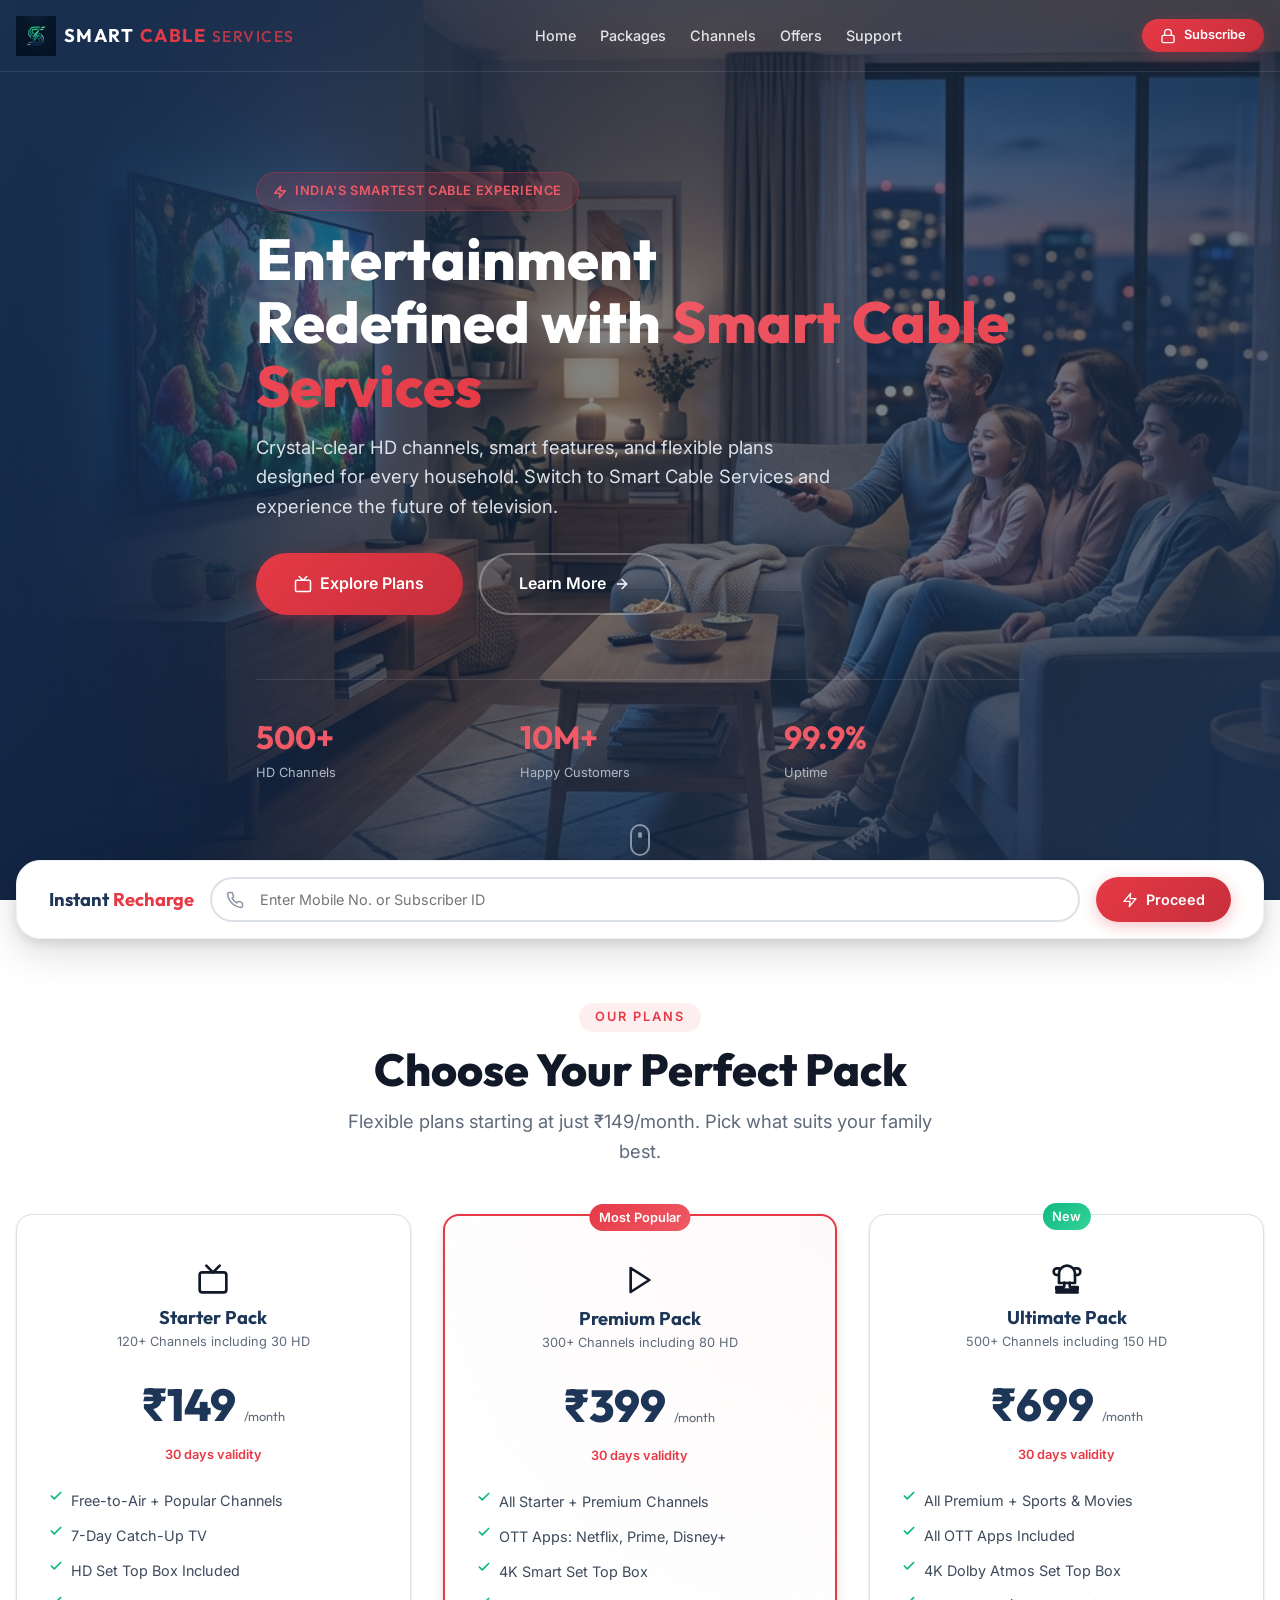
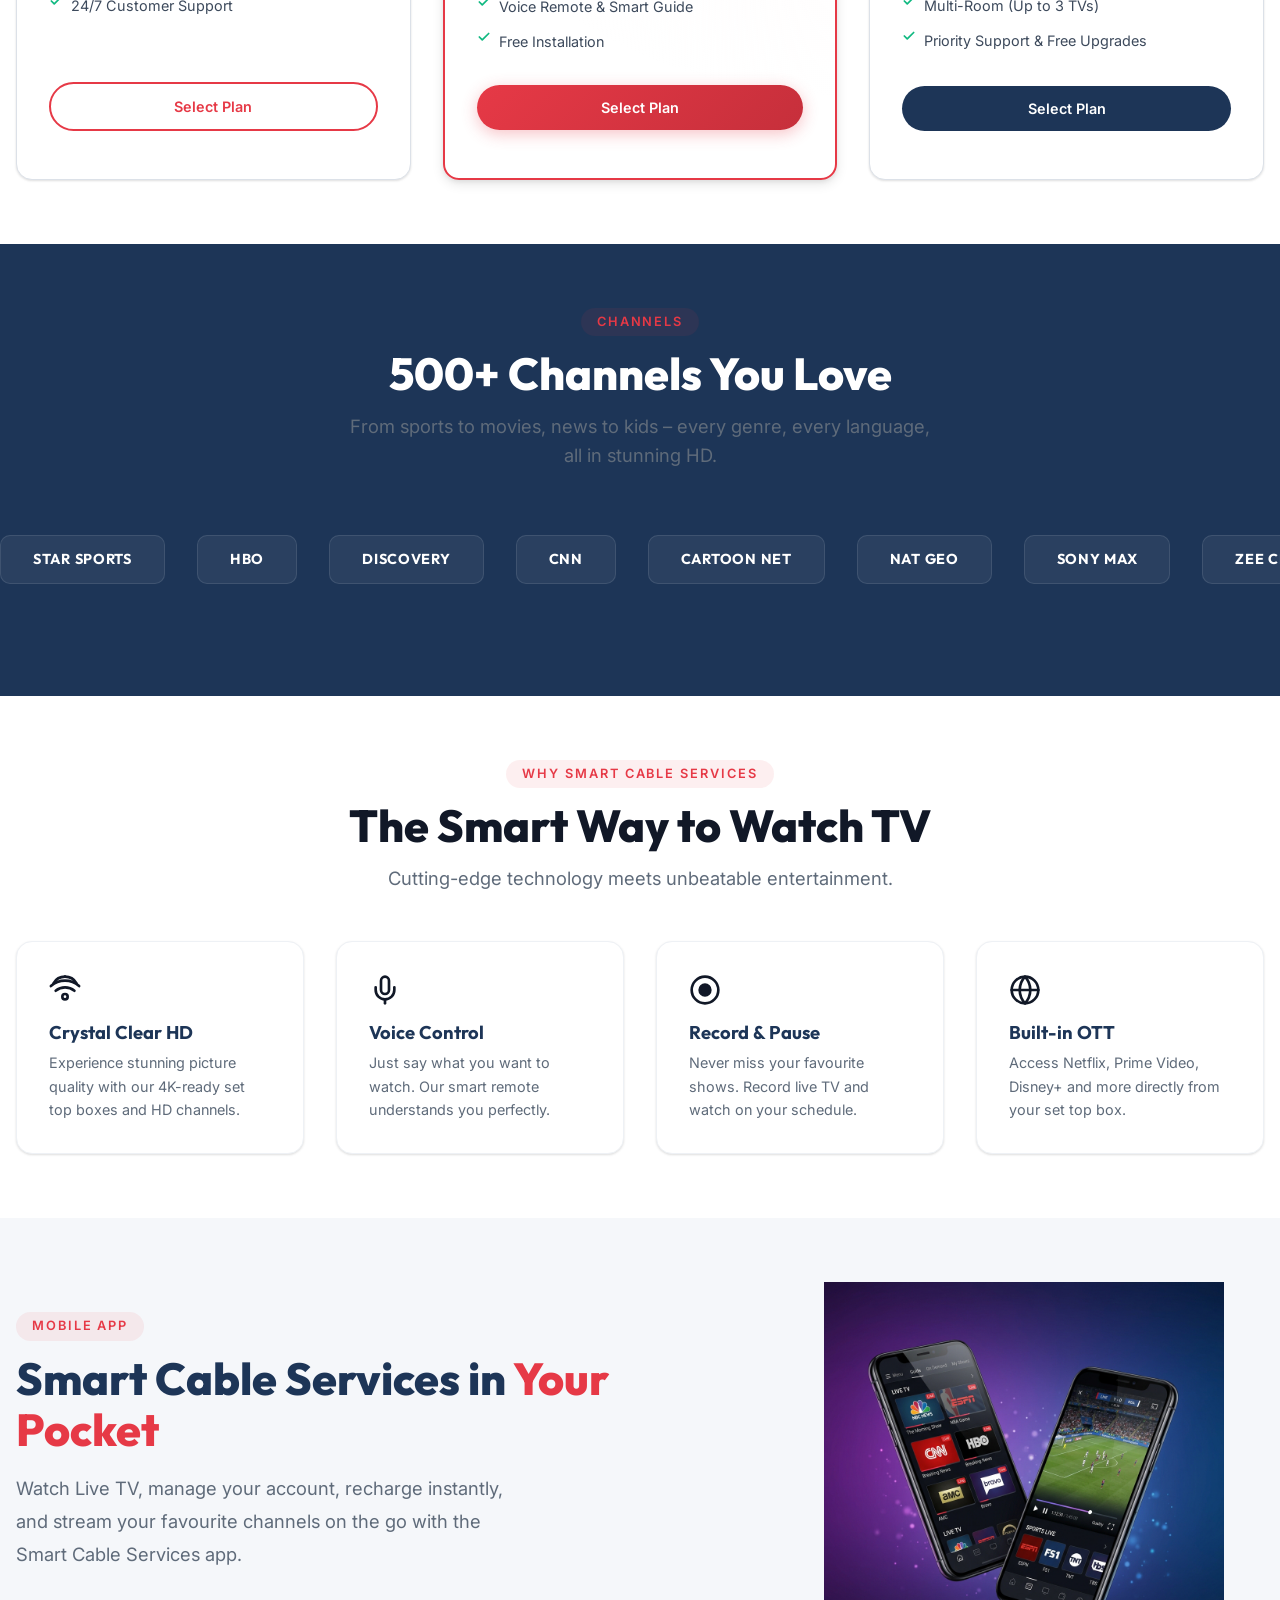
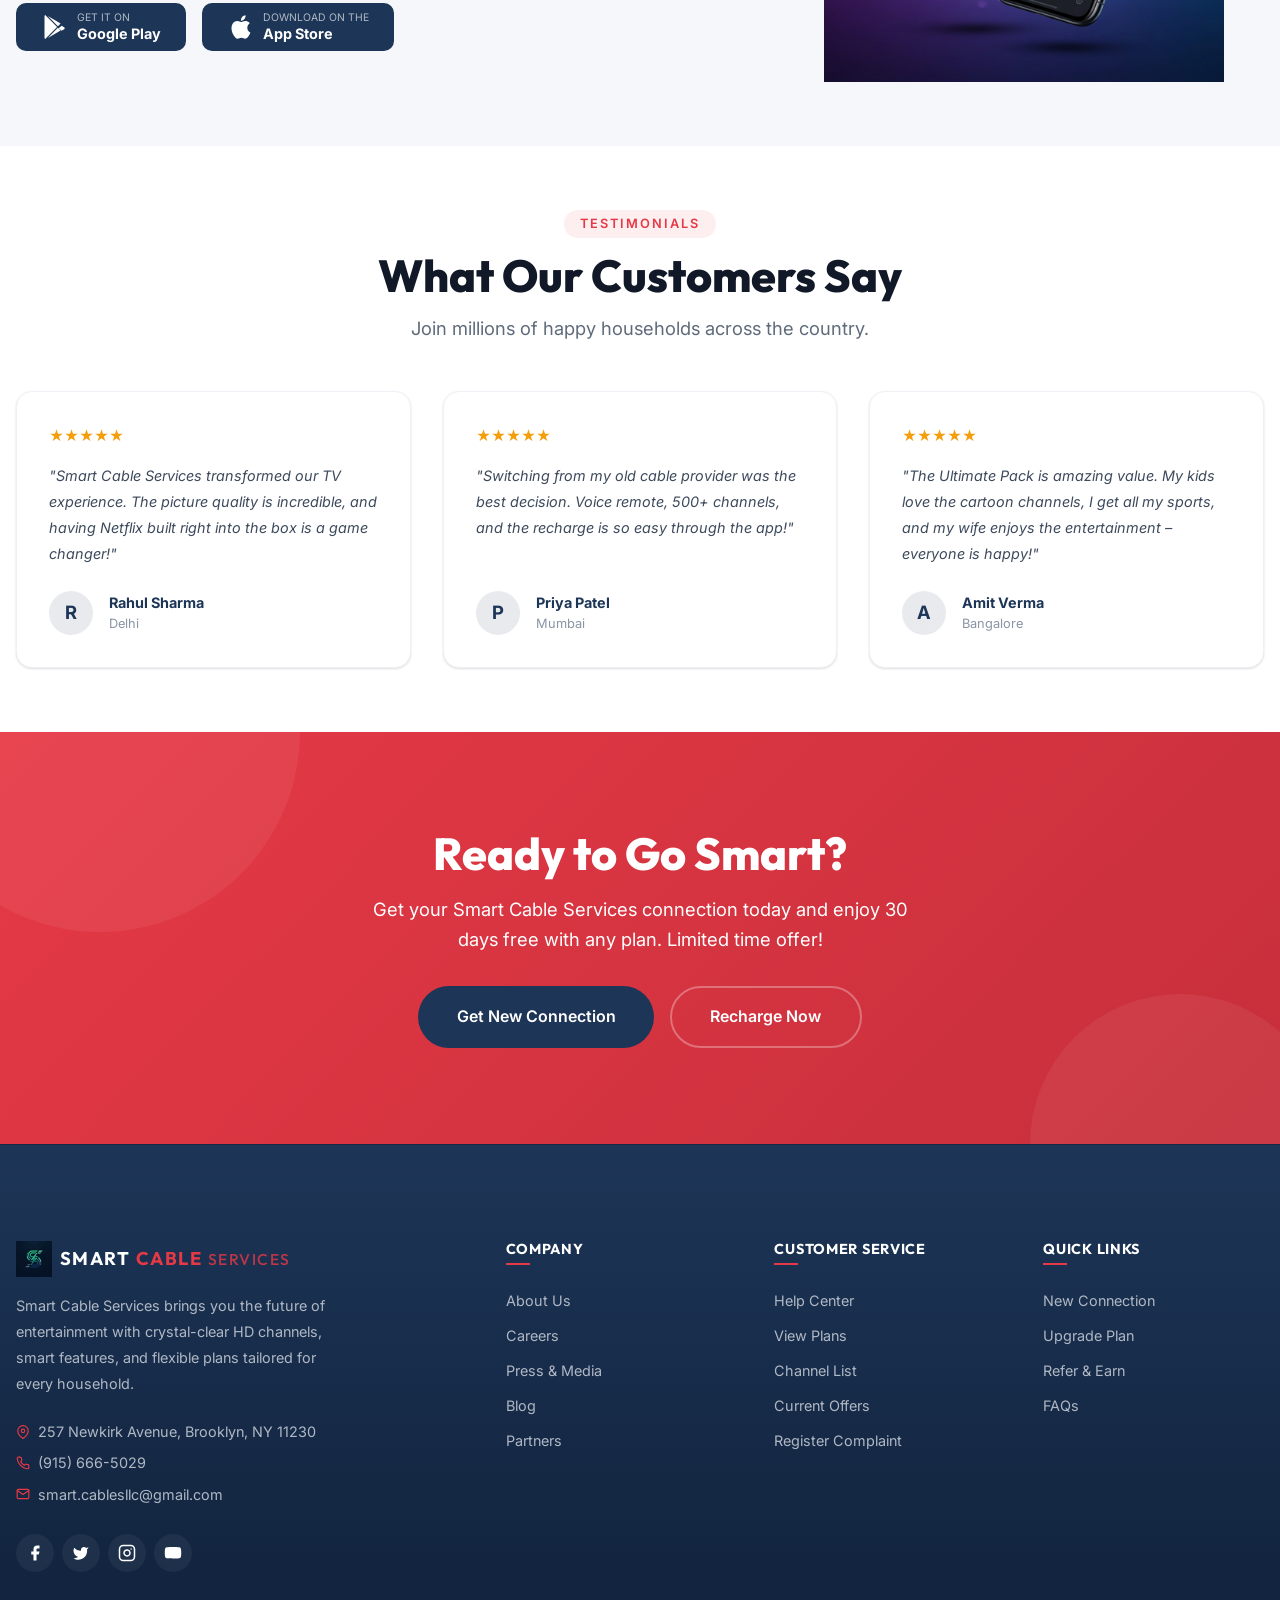
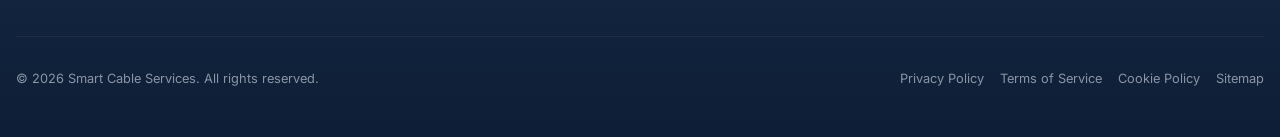
==== index.html @ bc80455e "Rebrand to Smart Cable Services with AI-generated logo - Replace SmartCable with Smart Cable Service" ====
<!DOCTYPE html>
<html lang="en">
<head>
  <meta charset="UTF-8">
  <meta name="viewport" content="width=device-width, initial-scale=1.0">
  <title>Smart Cable Services – Premium Cable TV &amp; Entertainment</title>
  <meta name="description" content="Smart Cable Services – your smart choice for premium cable TV. Enjoy HD channels, flexible plans, and seamless entertainment for the whole family.">
  <meta property="og:title" content="Smart Cable Services – Premium Cable TV & Entertainment">
  <meta property="og:description" content="Smart Cable Services – your smart choice for premium cable TV. Enjoy HD channels, flexible plans, and seamless entertainment.">
  <meta property="og:type" content="website">
  <meta name="twitter:card" content="summary_large_image">
  <meta name="robots" content="index, follow">

  <!-- Fonts -->
  <link rel="preconnect" href="https://fonts.googleapis.com">
  <link rel="preconnect" href="https://fonts.gstatic.com" crossorigin>
  <link href="https://fonts.googleapis.com/css2?family=Inter:wght@400;500;600;700;800&family=Outfit:wght@400;500;600;700;800&display=swap" rel="stylesheet">

  <!-- Styles -->
  <link rel="stylesheet" href="css/global.css">
  <link rel="stylesheet" href="css/navbar.css">
  <link rel="stylesheet" href="css/footer.css">
  <link rel="stylesheet" href="css/index.css">
</head>
<body>

  <!-- ════════════ NAVBAR PLACEHOLDER ════════════ -->
  <div id="navbar-placeholder"></div>

  <main>

    <!-- ════════════ HERO BANNER ════════════ -->
    <section class="hero" id="hero">
      <div class="hero__bg">
        <img class="hero__bg-mobile" src="images/hero-banner-mobile.png" alt="" width="750" height="900">
        <img class="hero__bg-desktop" src="images/hero-banner.png" alt="" width="1920" height="800">
      </div>

      <div class="container hero__content">
        <div class="hero__tag">
          <svg width="14" height="14" viewBox="0 0 24 24" fill="none" stroke="currentColor" stroke-width="2.5" stroke-linecap="round" stroke-linejoin="round"><polygon points="13 2 3 14 12 14 11 22 21 10 12 10 13 2"></polygon></svg>
          India's Smartest Cable Experience
        </div>

        <h1 class="hero__title">
          Entertainment<br>Redefined with <span>Smart Cable Services</span>
        </h1>

        <p class="hero__description">
          Crystal-clear HD channels, smart features, and flexible plans designed for every household. Switch to Smart Cable Services and experience the future of television.
        </p>

        <div class="hero__actions">
          <a href="#packs" class="btn btn--primary btn--lg" id="hero-cta-explore">
            <svg width="18" height="18" viewBox="0 0 24 24" fill="none" stroke="currentColor" stroke-width="2" stroke-linecap="round" stroke-linejoin="round"><rect x="2" y="7" width="20" height="15" rx="2" ry="2"></rect><polyline points="17 2 12 7 7 2"></polyline></svg>
            Explore Plans
          </a>
          <a href="#features" class="btn btn--secondary btn--lg" id="hero-cta-learn">
            Learn More
            <svg width="16" height="16" viewBox="0 0 24 24" fill="none" stroke="currentColor" stroke-width="2" stroke-linecap="round" stroke-linejoin="round"><line x1="5" y1="12" x2="19" y2="12"></line><polyline points="12 5 19 12 12 19"></polyline></svg>
          </a>
        </div>

        <div class="hero__stats">
          <div class="hero__stat">
            <div class="hero__stat-value">500+</div>
            <div class="hero__stat-label">HD Channels</div>
          </div>
          <div class="hero__stat">
            <div class="hero__stat-value">10M+</div>
            <div class="hero__stat-label">Happy Customers</div>
          </div>
          <div class="hero__stat">
            <div class="hero__stat-value">99.9%</div>
            <div class="hero__stat-label">Uptime</div>
          </div>
        </div>
      </div>

      <div class="hero__scroll">
        <div class="hero__scroll-icon"></div>
        <span>Scroll</span>
      </div>
    </section>


    <!-- ════════════ RECHARGE BAR ════════════ -->
    <section id="recharge">
      <div class="container recharge-bar">
        <div class="recharge-bar__inner animate-on-scroll">
          <div class="recharge-bar__label">Instant <span>Recharge</span></div>
          <div class="recharge-bar__input-wrap">
            <span class="recharge-bar__input-icon">
              <svg width="18" height="18" viewBox="0 0 24 24" fill="none" stroke="currentColor" stroke-width="2" stroke-linecap="round" stroke-linejoin="round"><path d="M22 16.92v3a2 2 0 0 1-2.18 2 19.79 19.79 0 0 1-8.63-3.07 19.5 19.5 0 0 1-6-6 19.79 19.79 0 0 1-3.07-8.67A2 2 0 0 1 4.11 2h3a2 2 0 0 1 2 1.72 12.84 12.84 0 0 0 .7 2.81 2 2 0 0 1-.45 2.11L8.09 9.91a16 16 0 0 0 6 6l1.27-1.27a2 2 0 0 1 2.11-.45 12.84 12.84 0 0 0 2.81.7A2 2 0 0 1 22 16.92z"></path></svg>
            </span>
            <input type="text" class="recharge-bar__input" id="recharge-input" placeholder="Enter Mobile No. or Subscriber ID" aria-label="Enter Mobile Number or Subscriber ID">
          </div>
          <button class="btn btn--primary" id="recharge-btn">
            <svg width="16" height="16" viewBox="0 0 24 24" fill="none" stroke="currentColor" stroke-width="2" stroke-linecap="round" stroke-linejoin="round"><polygon points="13 2 3 14 12 14 11 22 21 10 12 10 13 2"></polygon></svg>
            Proceed
          </button>
        </div>
      </div>
    </section>


    <!-- ════════════ FEATURED PACKS ════════════ -->
    <section class="packs section" id="packs">
      <div class="container">
        <div class="section__header animate-on-scroll">
          <span class="section__tag">Our Plans</span>
          <h2 class="section__title">Choose Your Perfect Pack</h2>
          <p class="section__subtitle">Flexible plans starting at just ₹149/month. Pick what suits your family best.</p>
        </div>

        <div class="packs__grid">
          <!-- Pack 1 -->
          <div class="pack-card animate-on-scroll" id="pack-starter">
            <div class="pack-card__icon">
              <svg width="32" height="32" viewBox="0 0 24 24" fill="none" stroke="currentColor" stroke-width="2" stroke-linecap="round" stroke-linejoin="round" class="pack-card__icon-svg"><rect x="2" y="7" width="20" height="15" rx="2" ry="2"></rect><polyline points="17 2 12 7 7 2"></polyline></svg>
            </div>
            <h3 class="pack-card__name">Starter Pack</h3>
            <p class="pack-card__channels">120+ Channels including 30 HD</p>
            <div class="pack-card__price">₹149 <span>/month</span></div>
            <p class="pack-card__duration">30 days validity</p>
            <div class="pack-card__features">
              <div class="pack-card__feature">
                <span class="pack-card__feature-icon"><svg width="14" height="14" viewBox="0 0 24 24" fill="none" stroke="currentColor" stroke-width="3" stroke-linecap="round" stroke-linejoin="round" class="checkmark-icon"><polyline points="20 6 9 17 4 12"></polyline></svg></span>
                <span>Free-to-Air + Popular Channels</span>
              </div>
              <div class="pack-card__feature">
                <span class="pack-card__feature-icon"><svg width="14" height="14" viewBox="0 0 24 24" fill="none" stroke="currentColor" stroke-width="3" stroke-linecap="round" stroke-linejoin="round" class="checkmark-icon"><polyline points="20 6 9 17 4 12"></polyline></svg></span>
                <span>7-Day Catch-Up TV</span>
              </div>
              <div class="pack-card__feature">
                <span class="pack-card__feature-icon"><svg width="14" height="14" viewBox="0 0 24 24" fill="none" stroke="currentColor" stroke-width="3" stroke-linecap="round" stroke-linejoin="round" class="checkmark-icon"><polyline points="20 6 9 17 4 12"></polyline></svg></span>
                <span>HD Set Top Box Included</span>
              </div>
              <div class="pack-card__feature">
                <span class="pack-card__feature-icon"><svg width="14" height="14" viewBox="0 0 24 24" fill="none" stroke="currentColor" stroke-width="3" stroke-linecap="round" stroke-linejoin="round" class="checkmark-icon"><polyline points="20 6 9 17 4 12"></polyline></svg></span>
                <span>24/7 Customer Support</span>
              </div>
            </div>
            <a href="subscribe.html?package=Starter" class="btn btn--outline" id="pack-starter-cta">Select Plan</a>
          </div>

          <!-- Pack 2 – Featured -->
          <div class="pack-card pack-card--featured animate-on-scroll" id="pack-premium">
            <span class="badge badge--popular pack-card__badge">Most Popular</span>
            <div class="pack-card__icon">
              <svg width="32" height="32" viewBox="0 0 24 24" fill="none" stroke="currentColor" stroke-width="2" stroke-linecap="round" stroke-linejoin="round" class="pack-card__icon-svg"><polygon points="5 3 19 12 5 21 5 3"></polygon></svg>
            </div>
            <h3 class="pack-card__name">Premium Pack</h3>
            <p class="pack-card__channels">300+ Channels including 80 HD</p>
            <div class="pack-card__price">₹399 <span>/month</span></div>
            <p class="pack-card__duration">30 days validity</p>
            <div class="pack-card__features">
              <div class="pack-card__feature">
                <span class="pack-card__feature-icon"><svg width="14" height="14" viewBox="0 0 24 24" fill="none" stroke="currentColor" stroke-width="3" stroke-linecap="round" stroke-linejoin="round" class="checkmark-icon"><polyline points="20 6 9 17 4 12"></polyline></svg></span>
                <span>All Starter + Premium Channels</span>
              </div>
              <div class="pack-card__feature">
                <span class="pack-card__feature-icon"><svg width="14" height="14" viewBox="0 0 24 24" fill="none" stroke="currentColor" stroke-width="3" stroke-linecap="round" stroke-linejoin="round" class="checkmark-icon"><polyline points="20 6 9 17 4 12"></polyline></svg></span>
                <span>OTT Apps: Netflix, Prime, Disney+</span>
              </div>
              <div class="pack-card__feature">
                <span class="pack-card__feature-icon"><svg width="14" height="14" viewBox="0 0 24 24" fill="none" stroke="currentColor" stroke-width="3" stroke-linecap="round" stroke-linejoin="round" class="checkmark-icon"><polyline points="20 6 9 17 4 12"></polyline></svg></span>
                <span>4K Smart Set Top Box</span>
              </div>
              <div class="pack-card__feature">
                <span class="pack-card__feature-icon"><svg width="14" height="14" viewBox="0 0 24 24" fill="none" stroke="currentColor" stroke-width="3" stroke-linecap="round" stroke-linejoin="round" class="checkmark-icon"><polyline points="20 6 9 17 4 12"></polyline></svg></span>
                <span>Voice Remote &amp; Smart Guide</span>
              </div>
              <div class="pack-card__feature">
                <span class="pack-card__feature-icon"><svg width="14" height="14" viewBox="0 0 24 24" fill="none" stroke="currentColor" stroke-width="3" stroke-linecap="round" stroke-linejoin="round" class="checkmark-icon"><polyline points="20 6 9 17 4 12"></polyline></svg></span>
                <span>Free Installation</span>
              </div>
            </div>
            <a href="subscribe.html?package=Premium" class="btn btn--primary" id="pack-premium-cta">Select Plan</a>
          </div>

          <!-- Pack 3 -->
          <div class="pack-card animate-on-scroll" id="pack-ultimate">
            <span class="badge badge--new pack-card__badge">New</span>
            <div class="pack-card__icon">
              <svg width="32" height="32" viewBox="0 0 24 24" fill="none" stroke="currentColor" stroke-width="2" stroke-linecap="round" stroke-linejoin="round" class="pack-card__icon-svg"><path d="M6 9H4.5a2.5 2.5 0 0 1 0-5H6"></path><path d="M18 9h1.5a2.5 2.5 0 0 0 0-5H18"></path><path d="M4 22h16"></path><path d="M10 14.66V17c0 .55-.45 1-1 1H4v2h16v-2h-5c-.55 0-1-.45-1-1v-2.34"></path><path d="M12 2a6 6 0 0 1 6 6v7H6V8a6 6 0 0 1 6-6z"></path></svg>
            </div>
            <h3 class="pack-card__name">Ultimate Pack</h3>
            <p class="pack-card__channels">500+ Channels including 150 HD</p>
            <div class="pack-card__price">₹699 <span>/month</span></div>
            <p class="pack-card__duration">30 days validity</p>
            <div class="pack-card__features">
              <div class="pack-card__feature">
                <span class="pack-card__feature-icon"><svg width="14" height="14" viewBox="0 0 24 24" fill="none" stroke="currentColor" stroke-width="3" stroke-linecap="round" stroke-linejoin="round" class="checkmark-icon"><polyline points="20 6 9 17 4 12"></polyline></svg></span>
                <span>All Premium + Sports &amp; Movies</span>
              </div>
              <div class="pack-card__feature">
                <span class="pack-card__feature-icon"><svg width="14" height="14" viewBox="0 0 24 24" fill="none" stroke="currentColor" stroke-width="3" stroke-linecap="round" stroke-linejoin="round" class="checkmark-icon"><polyline points="20 6 9 17 4 12"></polyline></svg></span>
                <span>All OTT Apps Included</span>
              </div>
              <div class="pack-card__feature">
                <span class="pack-card__feature-icon"><svg width="14" height="14" viewBox="0 0 24 24" fill="none" stroke="currentColor" stroke-width="3" stroke-linecap="round" stroke-linejoin="round" class="checkmark-icon"><polyline points="20 6 9 17 4 12"></polyline></svg></span>
                <span>4K Dolby Atmos Set Top Box</span>
              </div>
              <div class="pack-card__feature">
                <span class="pack-card__feature-icon"><svg width="14" height="14" viewBox="0 0 24 24" fill="none" stroke="currentColor" stroke-width="3" stroke-linecap="round" stroke-linejoin="round" class="checkmark-icon"><polyline points="20 6 9 17 4 12"></polyline></svg></span>
                <span>Multi-Room (Up to 3 TVs)</span>
              </div>
              <div class="pack-card__feature">
                <span class="pack-card__feature-icon"><svg width="14" height="14" viewBox="0 0 24 24" fill="none" stroke="currentColor" stroke-width="3" stroke-linecap="round" stroke-linejoin="round" class="checkmark-icon"><polyline points="20 6 9 17 4 12"></polyline></svg></span>
                <span>Priority Support &amp; Free Upgrades</span>
              </div>
            </div>
            <a href="subscribe.html?package=Ultimate" class="btn btn--dark" id="pack-ultimate-cta">Select Plan</a>
          </div>
        </div>
      </div>
    </section>


    <!-- ════════════ CHANNEL HIGHLIGHTS (Marquee) ════════════ -->
    <section class="channels section" id="channels">
      <div class="container">
        <div class="section__header animate-on-scroll">
          <span class="section__tag">Channels</span>
          <h2 class="section__title u-color-white">500+ Channels You Love</h2>
          <p class="section__subtitle">From sports to movies, news to kids – every genre, every language, all in stunning HD.</p>
        </div>
      </div>
      <div class="channels__marquee">
        <div class="channel-logo">Star Sports</div>
        <div class="channel-logo">HBO</div>
        <div class="channel-logo">Discovery</div>
        <div class="channel-logo">CNN</div>
        <div class="channel-logo">Cartoon Net</div>
        <div class="channel-logo">Nat Geo</div>
        <div class="channel-logo">Sony MAX</div>
        <div class="channel-logo">Zee Cinema</div>
        <div class="channel-logo">Colors</div>
        <div class="channel-logo">MTV</div>
        <div class="channel-logo">ESPN</div>
        <div class="channel-logo">BBC World</div>
        <div class="channel-logo">Fox News</div>
        <div class="channel-logo">Nick</div>
        <div class="channel-logo">History</div>
        <div class="channel-logo">TLC</div>
        <div class="channel-logo">NDTV</div>
        <div class="channel-logo">Aaj Tak</div>
      </div>
    </section>


    <!-- ════════════ WHY SMARTCABLE – FEATURES ════════════ -->
    <section class="features section" id="features">
      <div class="container">
        <div class="section__header animate-on-scroll">
          <span class="section__tag">Why Smart Cable Services</span>
          <h2 class="section__title">The Smart Way to Watch TV</h2>
          <p class="section__subtitle">Cutting-edge technology meets unbeatable entertainment.</p>
        </div>

        <div class="features__grid">
          <div class="feature-card animate-on-scroll" id="feature-hd">
            <div class="feature-card__icon">
              <svg width="32" height="32" viewBox="0 0 24 24" fill="none" stroke="currentColor" stroke-width="2" stroke-linecap="round" stroke-linejoin="round" class="feature-card__icon-svg"><path d="M5 12.55a11 11 0 0 1 14.08 0"></path><path d="M1.42 9a16 16 0 0 1 21.16 0"></path><circle cx="12" cy="17" r="2"></circle><path d="M12 2a10 10 0 0 1 8.66 5"></path><path d="M12 2a10 10 0 0 0-8.66 5"></path></svg>
            </div>
            <h3 class="feature-card__title">Crystal Clear HD</h3>
            <p class="feature-card__desc">Experience stunning picture quality with our 4K-ready set top boxes and HD channels.</p>
          </div>

          <div class="feature-card animate-on-scroll" id="feature-smart">
            <div class="feature-card__icon">
              <svg width="32" height="32" viewBox="0 0 24 24" fill="none" stroke="currentColor" stroke-width="2" stroke-linecap="round" stroke-linejoin="round" class="feature-card__icon-svg"><path d="M12 2a3 3 0 0 0-3 3v7a3 3 0 0 0 6 0V5a3 3 0 0 0-3-3z"></path><path d="M19 10v2a7 7 0 0 1-14 0v-2"></path><line x1="12" y1="19" x2="12" y2="22"></line></svg>
            </div>
            <h3 class="feature-card__title">Voice Control</h3>
            <p class="feature-card__desc">Just say what you want to watch. Our smart remote understands you perfectly.</p>
          </div>

          <div class="feature-card animate-on-scroll" id="feature-record">
            <div class="feature-card__icon">
              <svg width="32" height="32" viewBox="0 0 24 24" fill="none" stroke="currentColor" stroke-width="2" stroke-linecap="round" stroke-linejoin="round" class="feature-card__icon-svg"><circle cx="12" cy="12" r="10"></circle><circle cx="12" cy="12" r="4" fill="currentColor"></circle></svg>
            </div>
            <h3 class="feature-card__title">Record &amp; Pause</h3>
            <p class="feature-card__desc">Never miss your favourite shows. Record live TV and watch on your schedule.</p>
          </div>

          <div class="feature-card animate-on-scroll" id="feature-ott">
            <div class="feature-card__icon">
              <svg width="32" height="32" viewBox="0 0 24 24" fill="none" stroke="currentColor" stroke-width="2" stroke-linecap="round" stroke-linejoin="round" class="feature-card__icon-svg"><circle cx="12" cy="12" r="10"></circle><line x1="2" y1="12" x2="22" y2="12"></line><path d="M12 2a15.3 15.3 0 0 1 4 10 15.3 15.3 0 0 1-4 10 15.3 15.3 0 0 1-4-10 15.3 15.3 0 0 1 4-10z"></path></svg>
            </div>
            <h3 class="feature-card__title">Built-in OTT</h3>
            <p class="feature-card__desc">Access Netflix, Prime Video, Disney+ and more directly from your set top box.</p>
          </div>
        </div>
      </div>
    </section>


    <!-- ════════════ APP DOWNLOAD STRIP ════════════ -->
    <section class="app-strip section" id="app">
      <div class="container">
        <div class="app-strip__inner">
          <div class="app-strip__content animate-on-scroll">
            <span class="section__tag">Mobile App</span>
            <h2 class="app-strip__title">Smart Cable Services in <span>Your Pocket</span></h2>
            <p class="app-strip__desc">
              Watch Live TV, manage your account, recharge instantly, and stream your favourite channels on the go with the Smart Cable Services app.
            </p>
            <div class="app-strip__buttons">
              <a href="#" class="app-strip__store-btn" id="app-google-play">
                <span class="app-strip__store-icon">
                  <svg width="28" height="28" viewBox="0 0 24 24" fill="currentColor"><path d="M3.609 1.814L13.792 12 3.609 22.186a.996.996 0 0 1-.609-.92V2.734a1 1 0 0 1 .609-.92zm10.89 10.893l2.302 2.302-10.937 6.333 8.635-8.635zm3.199-1.707l2.108 1.221a1 1 0 0 1 0 1.758l-2.108 1.221-2.537-2.1 2.537-2.1zM5.864 2.658L16.801 8.99l-2.302 2.302-8.635-8.634z"/></svg>
                </span>
                <span class="app-strip__store-text">
                  <small>Get it on</small>
                  <strong>Google Play</strong>
                </span>
              </a>
              <a href="#" class="app-strip__store-btn" id="app-apple-store">
                <span class="app-strip__store-icon">
                  <svg width="28" height="28" viewBox="0 0 24 24" fill="currentColor"><path d="M18.71 19.5c-.83 1.24-1.71 2.45-3.05 2.47-1.34.03-1.77-.79-3.29-.79-1.53 0-2 .77-3.27.82-1.31.05-2.3-1.32-3.14-2.53C4.25 17 2.94 12.45 4.7 9.39c.87-1.52 2.43-2.48 4.12-2.51 1.28-.02 2.5.87 3.29.87.78 0 2.26-1.07 3.8-.91.65.03 2.47.26 3.64 1.98-.09.06-2.17 1.28-2.15 3.81.03 3.02 2.65 4.03 2.68 4.04-.03.07-.42 1.44-1.38 2.83M13 3.5c.73-.83 1.94-1.46 2.94-1.5.13 1.17-.34 2.35-1.04 3.19-.69.85-1.83 1.51-2.95 1.42-.15-1.15.41-2.35 1.05-3.11z"/></svg>
                </span>
                <span class="app-strip__store-text">
                  <small>Download on the</small>
                  <strong>App Store</strong>
                </span>
              </a>
            </div>
          </div>

          <div class="app-strip__image animate-on-scroll">
            <img src="images/app-mockup.png" alt="Smart Cable Services Mobile App" width="400" height="400" loading="lazy">
          </div>
        </div>
      </div>
    </section>


    <!-- ════════════ TESTIMONIALS ════════════ -->
    <section class="testimonials section" id="testimonials">
      <div class="container">
        <div class="section__header animate-on-scroll">
          <span class="section__tag">Testimonials</span>
          <h2 class="section__title">What Our Customers Say</h2>
          <p class="section__subtitle">Join millions of happy households across the country.</p>
        </div>

        <div class="testimonials__grid">
          <div class="testimonial-card animate-on-scroll" id="testimonial-1">
            <div class="testimonial-card__stars">★★★★★</div>
            <p class="testimonial-card__text">
              "Smart Cable Services transformed our TV experience. The picture quality is incredible, and having Netflix built right into the box is a game changer!"
            </p>
            <div class="testimonial-card__author">
              <div class="testimonial-card__avatar">R</div>
              <div>
                <div class="testimonial-card__name">Rahul Sharma</div>
                <div class="testimonial-card__location">Delhi</div>
              </div>
            </div>
          </div>

          <div class="testimonial-card animate-on-scroll" id="testimonial-2">
            <div class="testimonial-card__stars">★★★★★</div>
            <p class="testimonial-card__text">
              "Switching from my old cable provider was the best decision. Voice remote, 500+ channels, and the recharge is so easy through the app!"
            </p>
            <div class="testimonial-card__author">
              <div class="testimonial-card__avatar">P</div>
              <div>
                <div class="testimonial-card__name">Priya Patel</div>
                <div class="testimonial-card__location">Mumbai</div>
              </div>
            </div>
          </div>

          <div class="testimonial-card animate-on-scroll" id="testimonial-3">
            <div class="testimonial-card__stars">★★★★★</div>
            <p class="testimonial-card__text">
              "The Ultimate Pack is amazing value. My kids love the cartoon channels, I get all my sports, and my wife enjoys the entertainment – everyone is happy!"
            </p>
            <div class="testimonial-card__author">
              <div class="testimonial-card__avatar">A</div>
              <div>
                <div class="testimonial-card__name">Amit Verma</div>
                <div class="testimonial-card__location">Bangalore</div>
              </div>
            </div>
          </div>
        </div>
      </div>
    </section>


    <!-- ════════════ CTA BANNER ════════════ -->
    <section class="cta-banner" id="cta">
      <div class="container">
        <h2 class="cta-banner__title animate-on-scroll">Ready to Go Smart?</h2>
        <p class="cta-banner__desc animate-on-scroll">
          Get your Smart Cable Services connection today and enjoy 30 days free with any plan. Limited time offer!
        </p>
        <div class="cta-banner__actions animate-on-scroll">
          <a href="#packs" class="btn btn--dark btn--lg" id="cta-get-connection">
            Get New Connection
          </a>
          <a href="#recharge" class="btn btn--secondary btn--lg" id="cta-recharge">
            Recharge Now
          </a>
        </div>
      </div>
    </section>

  </main>

  <!-- ════════════ FOOTER PLACEHOLDER ════════════ -->
  <div id="footer-placeholder"></div>

  <!-- Component Loader -->
  <script src="js/components.js"></script>
  <script src="js/main.js" defer></script>

</body>
</html>
---- css/global.css ----
/* ============================================================
   SmartCable – Global Design System  (css/global.css)
   CSS Reset · Root Variables · Typography · Utility Classes
   Mobile-first — NO hardcoded hex/font outside :root
   ============================================================ */

/* ── CSS Custom Properties ── */
:root {
  /* Primary Palette (per architecture doc) */
  --color-primary: #E63946;
  --color-primary-dark: #c62f3b;
  --color-primary-light: #ef5a66;
  --color-secondary: #1D3557;
  --color-secondary-light: #274773;
  --color-accent: #A8DADC;

  /* Neutrals */
  --color-white: #ffffff;
  --color-off-white: #f5f7fa;
  --color-gray-100: #eef1f5;
  --color-gray-200: #dce1e8;
  --color-gray-300: #b0b8c4;
  --color-gray-400: #8a95a5;
  --color-gray-500: #5f6b7a;
  --color-gray-600: #3d4a5c;
  --color-dark: #111827;
  --color-black: #000000;

  /* Semantic */
  --color-success: #10b981;
  --color-warning: #f59e0b;
  --color-error: #ef4444;

  /* Offers Page Gradients & Hex Replacements */
  --color-orange-500: #f97316;
  --color-orange-600: #ea580c;
  --color-purple-500: #8b5cf6;
  --color-purple-600: #7c3aed;
  --color-teal-500: #0d9488;
  --color-teal-600: #0f766e;
  --color-dark-bg: #0e1e36;

  /* Gradients (reference variables, no raw hex) */
  --gradient-hero: linear-gradient(135deg, var(--color-secondary) 0%, rgba(29, 53, 87, 0.7) 60%, transparent 100%);
  --gradient-cta: linear-gradient(135deg, var(--color-primary) 0%, var(--color-primary-dark) 100%);
  --gradient-dark: linear-gradient(180deg, var(--color-secondary) 0%, var(--color-dark-bg) 100%);
  --gradient-card: linear-gradient(145deg, rgba(255,255,255,0.06) 0%, rgba(255,255,255,0.02) 100%);

  /* Typography */
  --font-primary: 'Inter', 'Segoe UI', system-ui, -apple-system, sans-serif;
  --font-display: 'Outfit', 'Inter', sans-serif;

  --fs-xs: clamp(0.7rem, 0.65rem + 0.25vw, 0.8rem);
  --fs-sm: clamp(0.8rem, 0.75rem + 0.3vw, 0.9rem);
  --fs-base: clamp(0.9rem, 0.85rem + 0.3vw, 1rem);
  --fs-md: clamp(1rem, 0.9rem + 0.5vw, 1.15rem);
  --fs-lg: clamp(1.15rem, 1rem + 0.75vw, 1.4rem);
  --fs-xl: clamp(1.4rem, 1.1rem + 1.5vw, 2rem);
  --fs-2xl: clamp(1.8rem, 1.3rem + 2.5vw, 2.8rem);
  --fs-3xl: clamp(2.2rem, 1.5rem + 3.5vw, 3.6rem);
  --fs-hero: clamp(2.6rem, 1.8rem + 4vw, 4.5rem);

  --fw-regular: 400;
  --fw-medium: 500;
  --fw-semibold: 600;
  --fw-bold: 700;
  --fw-extrabold: 800;

  --lh-tight: 1.15;
  --lh-snug: 1.3;
  --lh-normal: 1.6;
  --lh-relaxed: 1.8;

  /* Spacing */
  --space-2xs: 0.25rem;
  --space-xs: 0.5rem;
  --space-sm: 0.75rem;
  --space-md: 1rem;
  --space-lg: 1.5rem;
  --space-xl: 2rem;
  --space-2xl: 3rem;
  --space-3xl: 4rem;
  --space-4xl: 6rem;
  --space-5xl: 8rem;

  /* Layout */
  --container-max: 1280px;
  --container-wide: 1440px;
  --navbar-height: 72px;
  --border-radius-sm: 6px;
  --border-radius-md: 10px;
  --border-radius-lg: 16px;
  --border-radius-xl: 24px;
  --border-radius-full: 9999px;

  /* Shadows */
  --shadow-sm: 0 1px 3px rgba(0,0,0,0.08), 0 1px 2px rgba(0,0,0,0.06);
  --shadow-md: 0 4px 12px rgba(0,0,0,0.1), 0 2px 4px rgba(0,0,0,0.06);
  --shadow-lg: 0 12px 40px rgba(0,0,0,0.15), 0 4px 12px rgba(0,0,0,0.1);
  --shadow-xl: 0 24px 60px rgba(0,0,0,0.2), 0 8px 20px rgba(0,0,0,0.12);
  --shadow-glow: 0 0 30px rgba(230, 57, 70, 0.3);
  --shadow-card: 0 2px 16px rgba(0,0,0,0.08);

  /* Transitions */
  --transition-fast: 150ms cubic-bezier(0.4, 0, 0.2, 1);
  --transition-base: 250ms cubic-bezier(0.4, 0, 0.2, 1);
  --transition-slow: 400ms cubic-bezier(0.4, 0, 0.2, 1);
  --transition-spring: 500ms cubic-bezier(0.34, 1.56, 0.64, 1);

  /* Z-index scale */
  --z-base: 1;
  --z-dropdown: 100;
  --z-sticky: 200;
  --z-overlay: 300;
  --z-modal: 400;
  --z-toast: 500;
}

/* ── CSS Reset ── */
*,
*::before,
*::after {
  box-sizing: border-box;
  margin: 0;
  padding: 0;
}

html {
  scroll-behavior: smooth;
  -webkit-text-size-adjust: 100%;
  text-size-adjust: 100%;
}

body {
  font-family: var(--font-primary);
  font-size: var(--fs-base);
  line-height: var(--lh-normal);
  color: var(--color-dark);
  background-color: var(--color-white);
  -webkit-font-smoothing: antialiased;
  -moz-osx-font-smoothing: grayscale;
  overflow-x: hidden;
}

img, video, svg {
  display: block;
  max-width: 100%;
  height: auto;
}

a {
  color: inherit;
  text-decoration: none;
}

ul, ol {
  list-style: none;
}

button {
  font: inherit;
  cursor: pointer;
  border: none;
  background: none;
}

h1, h2, h3, h4, h5, h6 {
  font-family: var(--font-display);
  line-height: var(--lh-tight);
  font-weight: var(--fw-bold);
}

/* ── Layout Utilities ── */
.container {
  width: 100%;
  max-width: var(--container-max);
  margin-inline: auto;
  padding-inline: var(--space-md);
}

.container--wide {
  max-width: var(--container-wide);
}

/* ── Section Utilities ── */
.section {
  padding-block: var(--space-3xl);
}

.section--dark {
  background: var(--gradient-dark);
  color: var(--color-white);
}

.section--light {
  background-color: var(--color-off-white);
}

.section__header {
  text-align: center;
  margin-bottom: var(--space-2xl);
}

.section__tag {
  display: inline-block;
  font-size: var(--fs-xs);
  font-weight: var(--fw-semibold);
  color: var(--color-primary);
  text-transform: uppercase;
  letter-spacing: 0.15em;
  margin-bottom: var(--space-sm);
  padding: var(--space-2xs) var(--space-md);
  background: rgba(230, 57, 70, 0.08);
  border-radius: var(--border-radius-full);
}

.section__title {
  font-size: var(--fs-2xl);
  font-weight: var(--fw-extrabold);
  margin-bottom: var(--space-sm);
}

.section__subtitle {
  font-size: var(--fs-md);
  color: var(--color-gray-500);
  max-width: 600px;
  margin-inline: auto;
}

.section--dark .section__subtitle {
  color: var(--color-gray-300);
}

/* ── Button System ── */
.btn {
  display: inline-flex;
  align-items: center;
  justify-content: center;
  gap: var(--space-xs);
  padding: 0.75em 1.8em;
  font-size: var(--fs-sm);
  font-weight: var(--fw-semibold);
  border-radius: var(--border-radius-full);
  transition: all var(--transition-base);
  white-space: nowrap;
  position: relative;
  overflow: hidden;
}

.btn::after {
  content: '';
  position: absolute;
  inset: 0;
  background: linear-gradient(135deg, rgba(255,255,255,0.15) 0%, transparent 60%);
  opacity: 0;
  transition: opacity var(--transition-fast);
}

.btn:hover::after {
  opacity: 1;
}

.btn--primary {
  background: var(--gradient-cta);
  color: var(--color-white);
  box-shadow: 0 4px 16px rgba(230, 57, 70, 0.3);
}

.btn--primary:hover {
  transform: translateY(-2px);
  box-shadow: 0 8px 24px rgba(230, 57, 70, 0.4);
}

.btn--secondary {
  background: transparent;
  color: var(--color-white);
  border: 2px solid rgba(255, 255, 255, 0.3);
}

.btn--secondary:hover {
  border-color: var(--color-white);
  background: rgba(255, 255, 255, 0.1);
  transform: translateY(-2px);
}

.btn--outline {
  background: transparent;
  color: var(--color-primary);
  border: 2px solid var(--color-primary);
}

.btn--outline:hover {
  background: var(--color-primary);
  color: var(--color-white);
  transform: translateY(-2px);
}

.btn--dark {
  background: var(--color-secondary);
  color: var(--color-white);
}

.btn--dark:hover {
  background: var(--color-secondary-light);
  transform: translateY(-2px);
}

.btn--sm {
  padding: 0.5em 1.4em;
  font-size: var(--fs-xs);
}

.btn--lg {
  padding: 1em 2.4em;
  font-size: var(--fs-base);
}

.btn--icon {
  width: 44px;
  height: 44px;
  padding: 0;
  border-radius: var(--border-radius-full);
}

/* ── Card Utilities ── */
.card {
  background: var(--color-white);
  border-radius: var(--border-radius-lg);
  box-shadow: var(--shadow-card);
  overflow: hidden;
  transition: transform var(--transition-base), box-shadow var(--transition-base);
}

.card:hover {
  transform: translateY(-4px);
  box-shadow: var(--shadow-lg);
}

.card--glass {
  background: rgba(255, 255, 255, 0.05);
  backdrop-filter: blur(16px);
  -webkit-backdrop-filter: blur(16px);
  border: 1px solid rgba(255, 255, 255, 0.1);
}

.card--glass:hover {
  background: rgba(255, 255, 255, 0.08);
  border-color: rgba(255, 255, 255, 0.18);
}

/* ── Badge System ── */
.badge {
  display: inline-flex;
  align-items: center;
  gap: 4px;
  padding: 0.25em 0.75em;
  font-size: var(--fs-xs);
  font-weight: var(--fw-semibold);
  border-radius: var(--border-radius-full);
}

.badge--popular {
  background: linear-gradient(135deg, var(--color-primary), var(--color-primary-light));
  color: var(--color-white);
}

.badge--new {
  background: linear-gradient(135deg, var(--color-success), #34d399);
  color: var(--color-white);
}

.badge--hd {
  background: linear-gradient(135deg, var(--color-secondary), var(--color-secondary-light));
  color: var(--color-white);
}

/* ── Animations ── */
@keyframes fadeInUp {
  from { opacity: 0; transform: translateY(30px); }
  to   { opacity: 1; transform: translateY(0); }
}

@keyframes fadeIn {
  from { opacity: 0; }
  to   { opacity: 1; }
}

@keyframes slideInLeft {
  from { opacity: 0; transform: translateX(-40px); }
  to   { opacity: 1; transform: translateX(0); }
}

@keyframes slideInRight {
  from { opacity: 0; transform: translateX(40px); }
  to   { opacity: 1; transform: translateX(0); }
}

@keyframes pulse {
  0%, 100% { opacity: 1; }
  50%      { opacity: 0.6; }
}

@keyframes float {
  0%, 100% { transform: translateY(0); }
  50%      { transform: translateY(-12px); }
}

@keyframes shimmer {
  0%   { background-position: -200% center; }
  100% { background-position: 200% center; }
}

@keyframes scaleIn {
  from { opacity: 0; transform: scale(0.92); }
  to   { opacity: 1; transform: scale(1); }
}

@keyframes marquee {
  from { transform: translateX(0); }
  to   { transform: translateX(-50%); }
}

.animate-on-scroll {
  opacity: 0;
  transform: translateY(30px);
  transition: opacity 0.6s ease, transform 0.6s ease;
}

.animate-on-scroll.visible {
  opacity: 1;
  transform: translateY(0);
}

/* ── Page Hero (Interior) ── */
.page-hero {
  position: relative;
  padding: calc(var(--navbar-height) + var(--space-3xl)) 0 var(--space-3xl);
  background: var(--gradient-dark);
  color: var(--color-white);
  text-align: center;
  overflow: hidden;
}

.page-hero::before {
  content: '';
  position: absolute;
  top: -40%;
  left: 50%;
  transform: translateX(-50%);
  width: 800px;
  height: 800px;
  background: radial-gradient(circle, rgba(230, 57, 70, 0.06) 0%, transparent 70%);
  border-radius: 50%;
  pointer-events: none;
}

.page-hero__tag {
  display: inline-flex;
  align-items: center;
  gap: var(--space-xs);
  padding: var(--space-xs) var(--space-md);
  background: rgba(230, 57, 70, 0.12);
  border: 1px solid rgba(230, 57, 70, 0.25);
  border-radius: var(--border-radius-full);
  color: var(--color-primary-light);
  font-size: var(--fs-xs);
  font-weight: var(--fw-semibold);
  text-transform: uppercase;
  letter-spacing: 0.1em;
  margin-bottom: var(--space-md);
}

.page-hero__title {
  font-family: var(--font-display);
  font-size: var(--fs-3xl);
  font-weight: var(--fw-extrabold);
  margin-bottom: var(--space-sm);
  position: relative;
  z-index: var(--z-base);
}

.page-hero__title span {
  background: linear-gradient(135deg, var(--color-primary), var(--color-primary-light));
  -webkit-background-clip: text;
  -webkit-text-fill-color: transparent;
  background-clip: text;
}

.page-hero__subtitle {
  font-size: var(--fs-md);
  color: var(--color-gray-300);
  max-width: 560px;
  margin-inline: auto;
  position: relative;
  z-index: var(--z-base);
}

/* ── CTA Banner (shared) ── */
.cta-banner {
  padding-block: var(--space-4xl);
  background: var(--gradient-cta);
  color: var(--color-white);
  text-align: center;
  position: relative;
  overflow: hidden;
}

.cta-banner::before,
.cta-banner::after {
  content: '';
  position: absolute;
  border-radius: 50%;
  background: rgba(255, 255, 255, 0.06);
}

.cta-banner::before { width: 400px; height: 400px; top: -200px; left: -100px; }
.cta-banner::after  { width: 300px; height: 300px; bottom: -150px; right: -50px; }

.cta-banner__title {
  font-size: var(--fs-2xl);
  font-weight: var(--fw-extrabold);
  margin-bottom: var(--space-md);
  position: relative;
  z-index: var(--z-base);
}

.cta-banner__desc {
  font-size: var(--fs-md);
  opacity: 0.9;
  margin-bottom: var(--space-xl);
  max-width: 540px;
  margin-inline: auto;
  position: relative;
  z-index: var(--z-base);
}

.cta-banner__actions {
  display: flex;
  justify-content: center;
  gap: var(--space-md);
  flex-wrap: wrap;
  position: relative;
  z-index: var(--z-base);
}

/* ── Scrollbar ── */
::-webkit-scrollbar       { width: 8px; }
::-webkit-scrollbar-track  { background: var(--color-gray-100); }
::-webkit-scrollbar-thumb  { background: var(--color-gray-300); border-radius: 4px; }
::-webkit-scrollbar-thumb:hover { background: var(--color-gray-400); }

/* ── Selection ── */
::selection {
  background: rgba(230, 57, 70, 0.15);
  color: var(--color-secondary);
}

/* ── Utility Classes ── */
.u-hidden {
  display: none !important;
}

.u-text-center {
  text-align: center !important;
}

.u-w-full {
  width: 100% !important;
}

.u-color-white {
  color: var(--color-white) !important;
}

.u-inline-svg {
  display: inline-block;
  vertical-align: -1px;
}

.u-vertical-align-middle {
  vertical-align: -3px;
  margin-right: 8px;
}
---- css/navbar.css ----
/* ============================================================
   SmartCable – Navbar Styles (css/navbar.css)
   ============================================================ */

.navbar {
  position: fixed;
  top: 0;
  left: 0;
  width: 100%;
  height: var(--navbar-height);
  z-index: var(--z-sticky);
  transition: all var(--transition-base);
  display: flex;
  align-items: center;
}

/* Transparent State (default on hero pages) */
.navbar--transparent {
  background-color: transparent;
  border-bottom: 1px solid rgba(255, 255, 255, 0.1);
  color: var(--color-white);
}

.navbar--transparent .navbar__link {
  color: rgba(255, 255, 255, 0.85);
}

.navbar--transparent .navbar__link:hover {
  color: var(--color-white);
}

/* Scrolled / Non-hero Pages State */
.navbar--scrolled {
  background-color: rgba(29, 53, 87, 0.95); /* Deep secondary with opacity */
  backdrop-filter: blur(12px);
  -webkit-backdrop-filter: blur(12px);
  box-shadow: var(--shadow-md);
  border-bottom: 1px solid rgba(255, 255, 255, 0.08);
  color: var(--color-white);
}

.navbar--scrolled .navbar__link {
  color: var(--color-gray-200);
}

.navbar--scrolled .navbar__link:hover {
  color: var(--color-white);
}

.navbar__inner {
  width: 100%;
  max-width: var(--container-max);
  margin: 0 auto;
  padding: 0 var(--space-md);
  display: flex;
  align-items: center;
  justify-content: space-between;
}

/* Logo */
.navbar__logo {
  display: flex;
  align-items: center;
  gap: var(--space-xs);
  font-family: var(--font-display);
  font-weight: var(--fw-bold);
  font-size: var(--fs-md);
  letter-spacing: -0.02em;
  color: var(--color-white);
  transition: transform var(--transition-fast);
}

.navbar__logo:hover {
  transform: scale(1.02);
}

.navbar__logo img {
  height: 40px;
  width: auto;
}

.navbar__logo-text {
  font-size: 1.15rem;
  text-transform: uppercase;
  letter-spacing: 0.08em;
}

.navbar__logo-text span {
  color: var(--color-primary);
}

.navbar__logo-services {
  font-weight: var(--fw-medium);
  font-size: 0.85em;
  opacity: 0.8;
}

/* Desktop Nav Links */
.navbar__nav {
  display: flex;
  align-items: center;
  gap: var(--space-lg);
}

@media (max-width: 768px) {
  .navbar__nav {
    display: none;
  }
}

.navbar__link {
  font-size: var(--fs-sm);
  font-weight: var(--fw-medium);
  padding: var(--space-xs) 0;
  position: relative;
  transition: color var(--transition-fast);
}

.navbar__link::after {
  content: '';
  position: absolute;
  bottom: 0;
  left: 0;
  width: 100%;
  height: 2px;
  background-color: var(--color-primary);
  transform: scaleX(0);
  transform-origin: right;
  transition: transform var(--transition-base);
}

.navbar__link:hover::after,
.navbar__link--active::after {
  transform: scaleX(1);
  transform-origin: left;
}

.navbar__link--active {
  color: var(--color-primary) !important;
  font-weight: var(--fw-semibold);
}

/* Actions Area */
.navbar__actions {
  display: flex;
  align-items: center;
  gap: var(--space-md);
}

.navbar__cta {
  display: inline-flex;
}

@media (max-width: 768px) {
  .navbar__cta {
    display: none;
  }
}

/* Mobile Toggle (Hamburger) */
.navbar__toggle {
  display: none;
  flex-direction: column;
  justify-content: space-between;
  width: 24px;
  height: 18px;
  background: transparent;
  border: none;
  cursor: pointer;
  z-index: var(--z-overlay);
}

@media (max-width: 768px) {
  .navbar__toggle {
    display: flex;
  }
}

.navbar__toggle-bar {
  width: 100%;
  height: 2px;
  background-color: var(--color-white);
  border-radius: 2px;
  transition: transform var(--transition-base), opacity var(--transition-base);
}

/* Active Hamburger State */
.navbar__toggle.active .navbar__toggle-bar:nth-child(1) {
  transform: translateY(8px) rotate(45deg);
}

.navbar__toggle.active .navbar__toggle-bar:nth-child(2) {
  opacity: 0;
}

.navbar__toggle.active .navbar__toggle-bar:nth-child(3) {
  transform: translateY(-8px) rotate(-45deg);
}

/* Mobile Overlay Menu */
.navbar__mobile {
  position: fixed;
  top: 0;
  left: 0;
  width: 100%;
  height: 100vh;
  background-color: var(--color-secondary);
  z-index: var(--z-dropdown);
  display: flex;
  flex-direction: column;
  justify-content: center;
  align-items: center;
  gap: var(--space-lg);
  padding: var(--space-2xl);
  transform: translateY(-100%);
  transition: transform var(--transition-slow);
}

.navbar__mobile.open,
.navbar__mobile.active {
  transform: translateY(0);
}

.navbar__mobile-link {
  font-family: var(--font-display);
  font-size: var(--fs-xl);
  font-weight: var(--fw-bold);
  color: var(--color-white);
  transition: color var(--transition-fast), transform var(--transition-fast);
}

.navbar__mobile-link:hover {
  color: var(--color-primary);
  transform: scale(1.05);
}

.navbar__mobile-cta {
  width: 100%;
  max-width: 320px;
  margin-top: var(--space-md);
}

#mobile-navbar-cta {
  width: 100%;
  text-align: center;
}
---- css/footer.css ----
/* ============================================================
   SmartCable – Footer Styles (css/footer.css)
   ============================================================ */

.footer {
  background: var(--gradient-dark);
  color: var(--color-white);
  padding-top: var(--space-4xl);
  padding-bottom: var(--space-2xl);
  border-top: 1px solid rgba(255, 255, 255, 0.05);
}

.footer__grid {
  display: grid;
  grid-template-columns: 1fr;
  gap: var(--space-2xl);
  margin-bottom: var(--space-3xl);
}

@media (min-width: 768px) {
  .footer__grid {
    grid-template-columns: 2fr repeat(3, 1fr);
  }
}

/* Brand Section */
.footer__brand {
  display: flex;
  flex-direction: column;
  gap: var(--space-md);
}

.footer__brand-logo {
  display: flex;
  align-items: center;
  gap: var(--space-xs);
}

.footer__brand-logo img {
  height: 36px;
  width: auto;
}

.footer__brand-text {
  font-family: var(--font-display);
  font-weight: var(--fw-bold);
  font-size: var(--fs-md);
  color: var(--color-white);
  text-transform: uppercase;
  letter-spacing: 0.08em;
}

.footer__brand-text span {
  color: var(--color-primary);
}

.footer__brand-services {
  font-weight: var(--fw-medium);
  font-size: 0.85em;
  opacity: 0.8;
}

.footer__brand-desc {
  font-size: var(--fs-sm);
  color: var(--color-gray-300);
  line-height: var(--lh-relaxed);
  max-width: 320px;
}

.footer__contact-info {
  display: flex;
  flex-direction: column;
  gap: var(--space-xs);
  margin-top: var(--space-xs);
}

.footer__contact-line {
  display: flex;
  align-items: center;
  gap: var(--space-xs);
  font-size: var(--fs-sm);
  color: var(--color-gray-300);
}

.footer__contact-line svg {
  color: var(--color-primary);
  flex-shrink: 0;
}

.footer__contact-line a:hover {
  color: var(--color-primary-light);
  text-decoration: underline;
}

/* Social Icons */
.footer__social {
  display: flex;
  gap: var(--space-xs);
  margin-top: var(--space-sm);
}

.footer__social-link {
  display: flex;
  align-items: center;
  justify-content: center;
  width: 38px;
  height: 38px;
  border-radius: var(--border-radius-full);
  background-color: rgba(255, 255, 255, 0.05);
  color: var(--color-white);
  transition: all var(--transition-base);
}

.footer__social-link:hover {
  background-color: var(--color-primary);
  color: var(--color-white);
  transform: translateY(-3px);
  box-shadow: 0 4px 12px rgba(230, 57, 70, 0.3);
}

/* Column Link Lists */
.footer__col-title {
  font-family: var(--font-display);
  font-size: var(--fs-sm);
  font-weight: var(--fw-bold);
  text-transform: uppercase;
  letter-spacing: 0.05em;
  margin-bottom: var(--space-lg);
  color: var(--color-white);
  position: relative;
  padding-bottom: var(--space-xs);
}

.footer__col-title::after {
  content: '';
  position: absolute;
  bottom: 0;
  left: 0;
  width: 24px;
  height: 2px;
  background-color: var(--color-primary);
}

.footer__links {
  display: flex;
  flex-direction: column;
  gap: var(--space-sm);
}

.footer__link {
  font-size: var(--fs-sm);
  color: var(--color-gray-300);
  transition: all var(--transition-fast);
  width: fit-content;
}

.footer__link:hover {
  color: var(--color-white);
  transform: translateX(4px);
}

/* Footer Bottom Bar */
.footer__bottom {
  border-top: 1px solid rgba(255, 255, 255, 0.05);
  padding-top: var(--space-xl);
  display: flex;
  flex-direction: column;
  gap: var(--space-md);
  align-items: center;
  text-align: center;
}

@media (min-width: 768px) {
  .footer__bottom {
    flex-direction: row;
    justify-content: space-between;
    text-align: left;
  }
}

.footer__copyright {
  font-size: var(--fs-xs);
  color: var(--color-gray-400);
}

.footer__bottom-links {
  display: flex;
  flex-wrap: wrap;
  gap: var(--space-md);
  justify-content: center;
}

.footer__bottom-link {
  font-size: var(--fs-xs);
  color: var(--color-gray-400);
  transition: color var(--transition-fast);
}

.footer__bottom-link:hover {
  color: var(--color-white);
}
---- css/index.css ----
/* ============================================================
   SmartCable – Homepage Styles (css/index.css)
   ============================================================ */

/* ── Hero Section ── */
.hero {
  position: relative;
  min-height: 100vh;
  display: flex;
  align-items: center;
  color: var(--color-white);
  padding-top: calc(var(--navbar-height) + var(--space-2xl));
  padding-bottom: var(--space-3xl);
  overflow: hidden;
  background-color: var(--color-secondary);
}

.hero__bg {
  position: absolute;
  inset: 0;
  z-index: var(--z-base);
}

.hero__bg::after {
  content: '';
  position: absolute;
  inset: 0;
  background: linear-gradient(
    to bottom,
    rgba(29, 53, 87, 0.7) 0%,
    rgba(29, 53, 87, 0.9) 70%,
    var(--color-secondary) 100%
  );
}

.hero__bg-mobile {
  width: 100%;
  height: 100%;
  object-fit: cover;
  display: block;
}

.hero__bg-desktop {
  display: none;
}

@media (min-width: 768px) {
  .hero__bg-mobile {
    display: none;
  }
  .hero__bg-desktop {
    display: block;
    width: 100%;
    height: 100%;
    object-fit: cover;
  }
  .hero__bg::after {
    background: linear-gradient(
      135deg,
      rgba(29, 53, 87, 0.85) 0%,
      rgba(29, 53, 87, 0.5) 50%,
      rgba(29, 53, 87, 0.9) 100%
    );
  }
}

.hero__content {
  position: relative;
  z-index: 2;
  display: flex;
  flex-direction: column;
  align-items: flex-start;
  max-width: 800px;
}

.hero__tag {
  display: inline-flex;
  align-items: center;
  gap: var(--space-xs);
  padding: var(--space-xs) var(--space-md);
  background: rgba(230, 57, 70, 0.15);
  border: 1px solid rgba(230, 57, 70, 0.3);
  border-radius: var(--border-radius-full);
  color: var(--color-primary-light);
  font-size: var(--fs-xs);
  font-weight: var(--fw-semibold);
  text-transform: uppercase;
  letter-spacing: 0.05em;
  margin-bottom: var(--space-md);
  animation: fadeInUp 0.8s ease both;
}

.hero__title {
  font-size: var(--fs-3xl);
  font-weight: var(--fw-extrabold);
  line-height: 1.1;
  margin-bottom: var(--space-md);
  animation: fadeInUp 0.8s ease both 0.1s;
}

.hero__title span {
  color: var(--color-primary);
  background: linear-gradient(135deg, var(--color-primary-light), var(--color-primary));
  -webkit-background-clip: text;
  -webkit-text-fill-color: transparent;
  background-clip: text;
}

.hero__description {
  font-size: var(--fs-md);
  color: var(--color-gray-200);
  line-height: var(--lh-normal);
  max-width: 600px;
  margin-bottom: var(--space-xl);
  animation: fadeInUp 0.8s ease both 0.2s;
}

.hero__actions {
  display: flex;
  flex-wrap: wrap;
  gap: var(--space-md);
  margin-bottom: var(--space-3xl);
  animation: fadeInUp 0.8s ease both 0.3s;
}

.hero__stats {
  display: grid;
  grid-template-columns: repeat(3, 1fr);
  gap: var(--space-lg);
  width: 100%;
  border-top: 1px solid rgba(255, 255, 255, 0.1);
  padding-top: var(--space-xl);
  animation: fadeInUp 0.8s ease both 0.4s;
}

.hero__stat-value {
  font-family: var(--font-display);
  font-size: var(--fs-xl);
  font-weight: var(--fw-bold);
  color: var(--color-primary-light);
}

.hero__stat-label {
  font-size: var(--fs-xs);
  color: var(--color-gray-300);
}

.hero__scroll {
  position: absolute;
  bottom: var(--space-md);
  left: 50%;
  transform: translateX(-50%);
  display: flex;
  flex-direction: column;
  align-items: center;
  gap: var(--space-xs);
  font-size: var(--fs-xs);
  color: var(--color-gray-400);
  z-index: 2;
  cursor: pointer;
  animation: fadeIn 1s ease both 0.6s;
}

.hero__scroll-icon {
  width: 20px;
  height: 32px;
  border: 2px solid var(--color-gray-400);
  border-radius: 10px;
  position: relative;
}

.hero__scroll-icon::after {
  content: '';
  position: absolute;
  top: 6px;
  left: 50%;
  transform: translateX(-50%);
  width: 4px;
  height: 6px;
  background-color: var(--color-gray-400);
  border-radius: 2px;
  animation: float 1.5s ease-in-out infinite;
}


/* ── Recharge Bar ── */
.recharge-bar {
  margin-top: -40px;
  position: relative;
  z-index: var(--z-dropdown);
  padding-inline: var(--space-md);
}

.recharge-bar__inner {
  background: var(--color-white);
  border-radius: var(--border-radius-xl);
  box-shadow: var(--shadow-lg);
  padding: var(--space-lg);
  display: grid;
  grid-template-columns: 1fr;
  gap: var(--space-md);
  align-items: center;
  border: 1px solid var(--color-gray-100);
}

@media (min-width: 768px) {
  .recharge-bar__inner {
    grid-template-columns: auto 1fr auto;
    padding: var(--space-md) var(--space-xl);
  }
}

.recharge-bar__label {
  font-family: var(--font-display);
  font-size: var(--fs-md);
  font-weight: var(--fw-bold);
  color: var(--color-secondary);
}

.recharge-bar__label span {
  color: var(--color-primary);
}

.recharge-bar__input-wrap {
  position: relative;
  display: flex;
  align-items: center;
}

.recharge-bar__input-icon {
  position: absolute;
  left: var(--space-md);
  color: var(--color-gray-400);
  display: flex;
  align-items: center;
}

.recharge-bar__input {
  width: 100%;
  padding: 0.85em var(--space-md) 0.85em var(--space-2xl);
  font-family: var(--font-primary);
  font-size: var(--fs-sm);
  border: 2px solid var(--color-gray-200);
  border-radius: var(--border-radius-full);
  outline: none;
  transition: all var(--transition-fast);
  color: var(--color-dark);
}

.recharge-bar__input:focus {
  border-color: var(--color-secondary);
  box-shadow: 0 0 0 4px rgba(29, 53, 87, 0.08);
}

/* ── Plan Cards ── */
.packs__grid {
  display: grid;
  grid-template-columns: 1fr;
  gap: var(--space-xl);
  align-items: stretch;
}

@media (min-width: 992px) {
  .packs__grid {
    grid-template-columns: repeat(3, 1fr);
  }
}

.pack-card {
  background: var(--color-white);
  border: 1px solid var(--color-gray-200);
  border-radius: var(--border-radius-lg);
  padding: var(--space-2xl) var(--space-xl);
  display: flex;
  flex-direction: column;
  align-items: center;
  text-align: center;
  position: relative;
  transition: all var(--transition-spring);
  box-shadow: var(--shadow-sm);
}

.pack-card:hover {
  transform: translateY(-8px);
  box-shadow: var(--shadow-xl);
  border-color: var(--color-gray-300);
}

.pack-card__badge {
  position: absolute;
  top: -12px;
  left: 50%;
  transform: translateX(-50%);
}

.pack-card__icon {
  font-size: 2.5rem;
  margin-bottom: var(--space-sm);
}

.pack-card__name {
  font-size: var(--fs-md);
  color: var(--color-secondary);
  margin-bottom: var(--space-2xs);
}

.pack-card__channels {
  font-size: var(--fs-xs);
  color: var(--color-gray-500);
  margin-bottom: var(--space-md);
}

.pack-card__price {
  font-family: var(--font-display);
  font-size: var(--fs-2xl);
  font-weight: var(--fw-extrabold);
  color: var(--color-secondary);
  margin-bottom: var(--space-2xs);
}

.pack-card__price span {
  font-size: var(--fs-xs);
  font-weight: var(--fw-regular);
  color: var(--color-gray-500);
}

.pack-card__duration {
  font-size: var(--fs-xs);
  color: var(--color-primary);
  font-weight: var(--fw-semibold);
  margin-bottom: var(--space-lg);
}

.pack-card__features {
  width: 100%;
  display: flex;
  flex-direction: column;
  gap: var(--space-sm);
  margin-bottom: var(--space-xl);
  text-align: left;
}

.pack-card__feature {
  display: flex;
  align-items: flex-start;
  gap: var(--space-xs);
  font-size: var(--fs-sm);
  color: var(--color-gray-600);
}

.pack-card__feature-icon {
  color: var(--color-success);
  font-weight: var(--fw-bold);
  flex-shrink: 0;
}

.pack-card .btn {
  width: 100%;
  margin-top: auto;
}

/* Featured / Premium Pack Card */
.pack-card--featured {
  border: 2px solid var(--color-primary);
  background: radial-gradient(circle at top right, rgba(230, 57, 70, 0.03) 0%, var(--color-white) 70%);
  box-shadow: var(--shadow-md);
}

.pack-card--featured:hover {
  border-color: var(--color-primary-dark);
}


/* ── Channel Marquee ── */
.channels {
  background: var(--color-secondary);
  overflow: hidden;
  padding-bottom: var(--space-4xl);
}

.channels__marquee {
  display: flex;
  gap: var(--space-xl);
  width: max-content;
  animation: marquee 25s linear infinite;
  padding-block: var(--space-md);
}

.channel-logo {
  background-color: rgba(255, 255, 255, 0.06);
  border: 1px solid rgba(255, 255, 255, 0.1);
  color: var(--color-white);
  padding: var(--space-sm) var(--space-xl);
  border-radius: var(--border-radius-md);
  font-family: var(--font-display);
  font-weight: var(--fw-bold);
  font-size: var(--fs-sm);
  text-transform: uppercase;
  letter-spacing: 0.05em;
  white-space: nowrap;
  transition: all var(--transition-fast);
  cursor: default;
}

.channel-logo:hover {
  background-color: var(--color-primary);
  border-color: var(--color-primary-light);
  transform: translateY(-2px);
  box-shadow: 0 4px 12px rgba(230, 57, 70, 0.25);
}


/* ── Features Section ── */
.features__grid {
  display: grid;
  grid-template-columns: 1fr;
  gap: var(--space-xl);
}

@media (min-width: 768px) {
  .features__grid {
    grid-template-columns: repeat(2, 1fr);
  }
}

@media (min-width: 992px) {
  .features__grid {
    grid-template-columns: repeat(4, 1fr);
  }
}

.feature-card {
  background: var(--color-white);
  border: 1px solid var(--color-gray-100);
  border-radius: var(--border-radius-lg);
  padding: var(--space-xl);
  transition: all var(--transition-base);
  box-shadow: var(--shadow-sm);
}

.feature-card:hover {
  transform: translateY(-4px);
  box-shadow: var(--shadow-md);
  border-color: var(--color-gray-200);
}

.feature-card__icon {
  font-size: 2.2rem;
  margin-bottom: var(--space-md);
}

.feature-card__title {
  font-size: var(--fs-md);
  color: var(--color-secondary);
  margin-bottom: var(--space-xs);
}

.feature-card__desc {
  font-size: var(--fs-sm);
  color: var(--color-gray-500);
  line-height: var(--lh-normal);
}


/* ── App Download Strip ── */
.app-strip {
  background-color: var(--color-off-white);
  overflow: hidden;
}

.app-strip__inner {
  display: grid;
  grid-template-columns: 1fr;
  gap: var(--space-2xl);
  align-items: center;
}

@media (min-width: 768px) {
  .app-strip__inner {
    grid-template-columns: 1.2fr 0.8fr;
  }
}

.app-strip__content {
  display: flex;
  flex-direction: column;
  align-items: flex-start;
}

.app-strip__title {
  font-size: var(--fs-2xl);
  font-weight: var(--fw-extrabold);
  margin-bottom: var(--space-md);
  color: var(--color-secondary);
}

.app-strip__title span {
  color: var(--color-primary);
}

.app-strip__desc {
  font-size: var(--fs-md);
  color: var(--color-gray-500);
  line-height: var(--lh-relaxed);
  margin-bottom: var(--space-xl);
  max-width: 500px;
}

.app-strip__buttons {
  display: flex;
  flex-wrap: wrap;
  gap: var(--space-md);
}

.app-strip__store-btn {
  display: flex;
  align-items: center;
  gap: var(--space-xs);
  background-color: var(--color-secondary);
  color: var(--color-white);
  padding: var(--space-xs) var(--space-lg);
  border-radius: var(--border-radius-md);
  transition: all var(--transition-base);
  border: 1px solid transparent;
}

.app-strip__store-btn:hover {
  background-color: var(--color-secondary-light);
  transform: translateY(-2px);
  box-shadow: var(--shadow-md);
}

.app-strip__store-icon {
  display: flex;
  align-items: center;
}

.app-strip__store-text {
  display: flex;
  flex-direction: column;
  text-align: left;
  line-height: 1.2;
}

.app-strip__store-text small {
  font-size: 0.65rem;
  text-transform: uppercase;
  color: var(--color-gray-300);
}

.app-strip__store-text strong {
  font-size: var(--fs-sm);
  font-weight: var(--fw-bold);
}

.app-strip__image {
  display: flex;
  justify-content: center;
}

.app-strip__image img {
  max-height: 400px;
  width: auto;
  animation: float 6s ease-in-out infinite;
}


/* ── Testimonials ── */
.testimonials__grid {
  display: grid;
  grid-template-columns: 1fr;
  gap: var(--space-xl);
}

@media (min-width: 992px) {
  .testimonials__grid {
    grid-template-columns: repeat(3, 1fr);
  }
}

.testimonial-card {
  background: var(--color-white);
  border: 1px solid var(--color-gray-100);
  border-radius: var(--border-radius-lg);
  padding: var(--space-xl);
  display: flex;
  flex-direction: column;
  box-shadow: var(--shadow-sm);
  transition: all var(--transition-base);
}

.testimonial-card:hover {
  transform: translateY(-4px);
  box-shadow: var(--shadow-md);
}

.testimonial-card__stars {
  color: var(--color-warning);
  font-size: var(--fs-sm);
  margin-bottom: var(--space-md);
}

.testimonial-card__text {
  font-size: var(--fs-sm);
  color: var(--color-gray-600);
  line-height: var(--lh-relaxed);
  font-style: italic;
  margin-bottom: var(--space-lg);
  flex-grow: 1;
}

.testimonial-card__author {
  display: flex;
  align-items: center;
  gap: var(--space-md);
}

.testimonial-card__avatar {
  width: 44px;
  height: 44px;
  border-radius: var(--border-radius-full);
  background-color: rgba(29, 53, 87, 0.1);
  color: var(--color-secondary);
  display: flex;
  align-items: center;
  justify-content: center;
  font-weight: var(--fw-bold);
  font-size: var(--fs-md);
}

.testimonial-card__name {
  font-size: var(--fs-sm);
  font-weight: var(--fw-bold);
  color: var(--color-secondary);
}

.testimonial-card__location {
  font-size: var(--fs-xs);
  color: var(--color-gray-400);
}
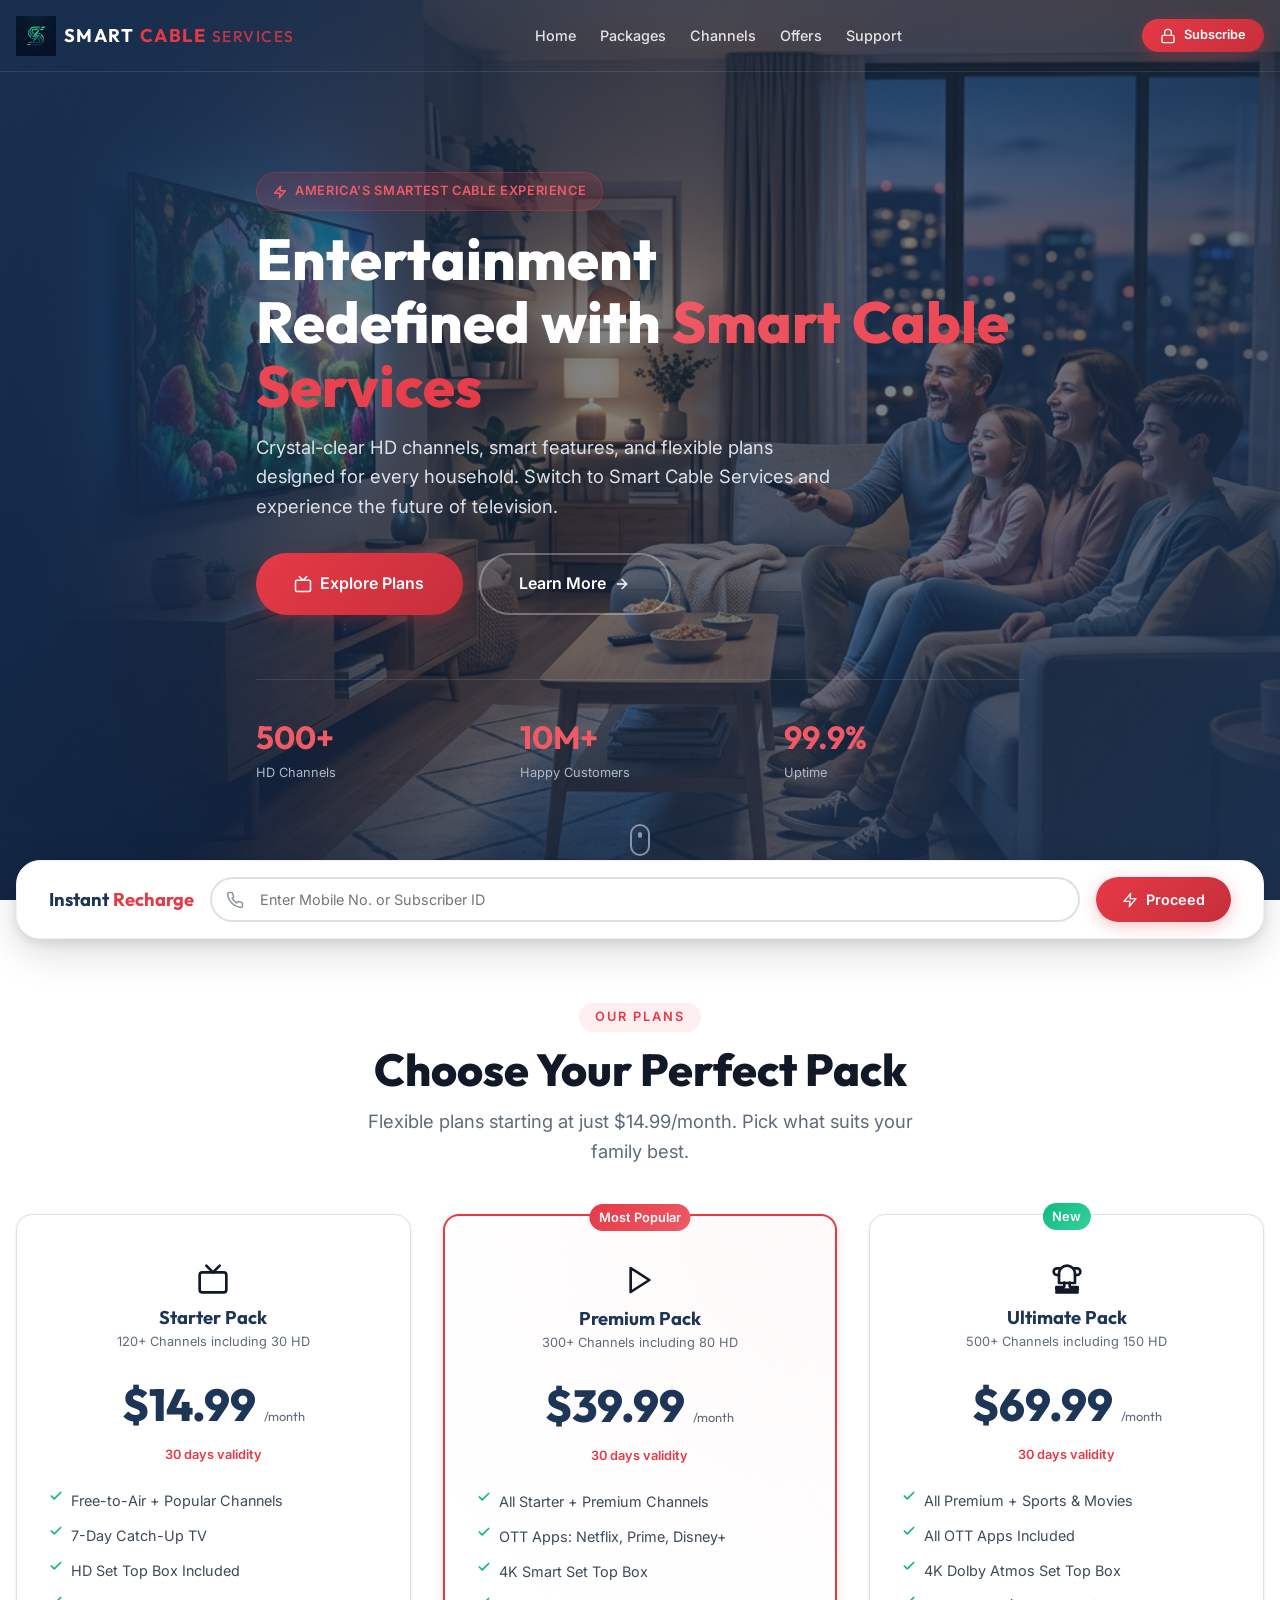
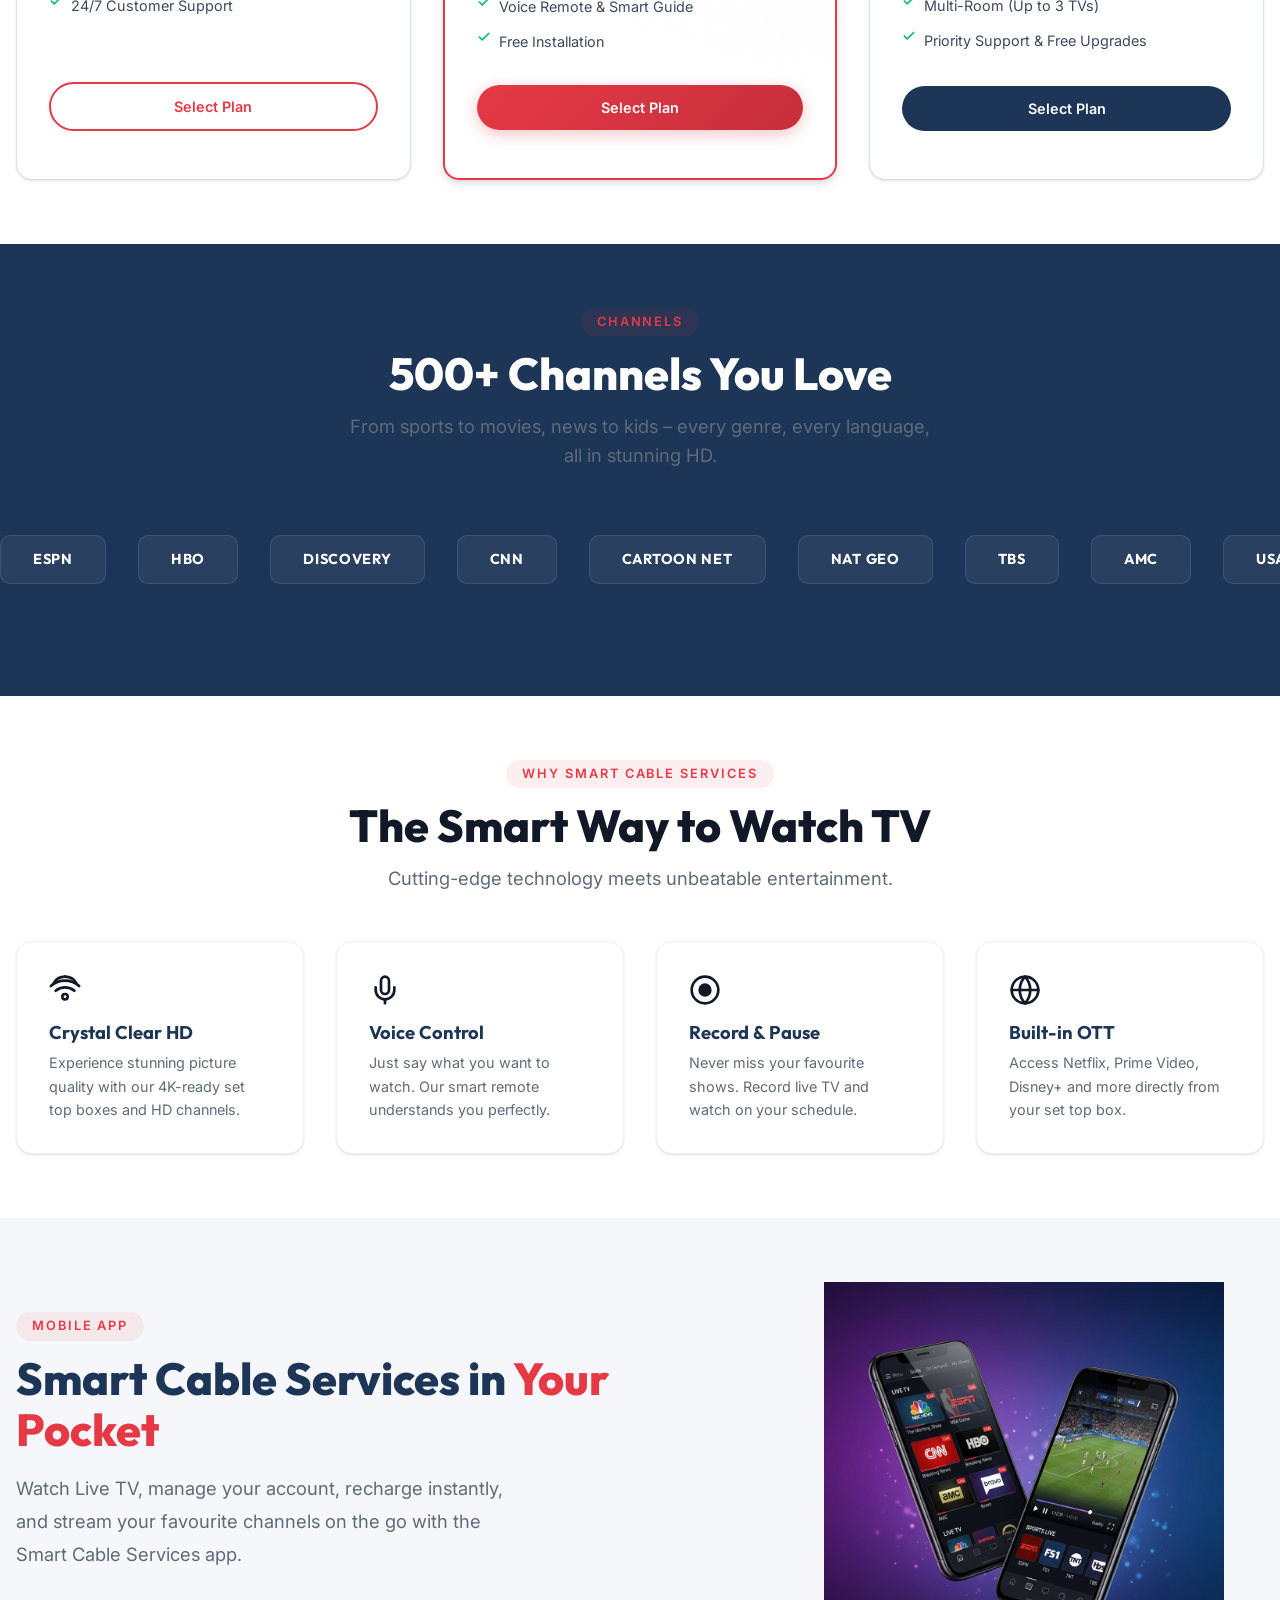
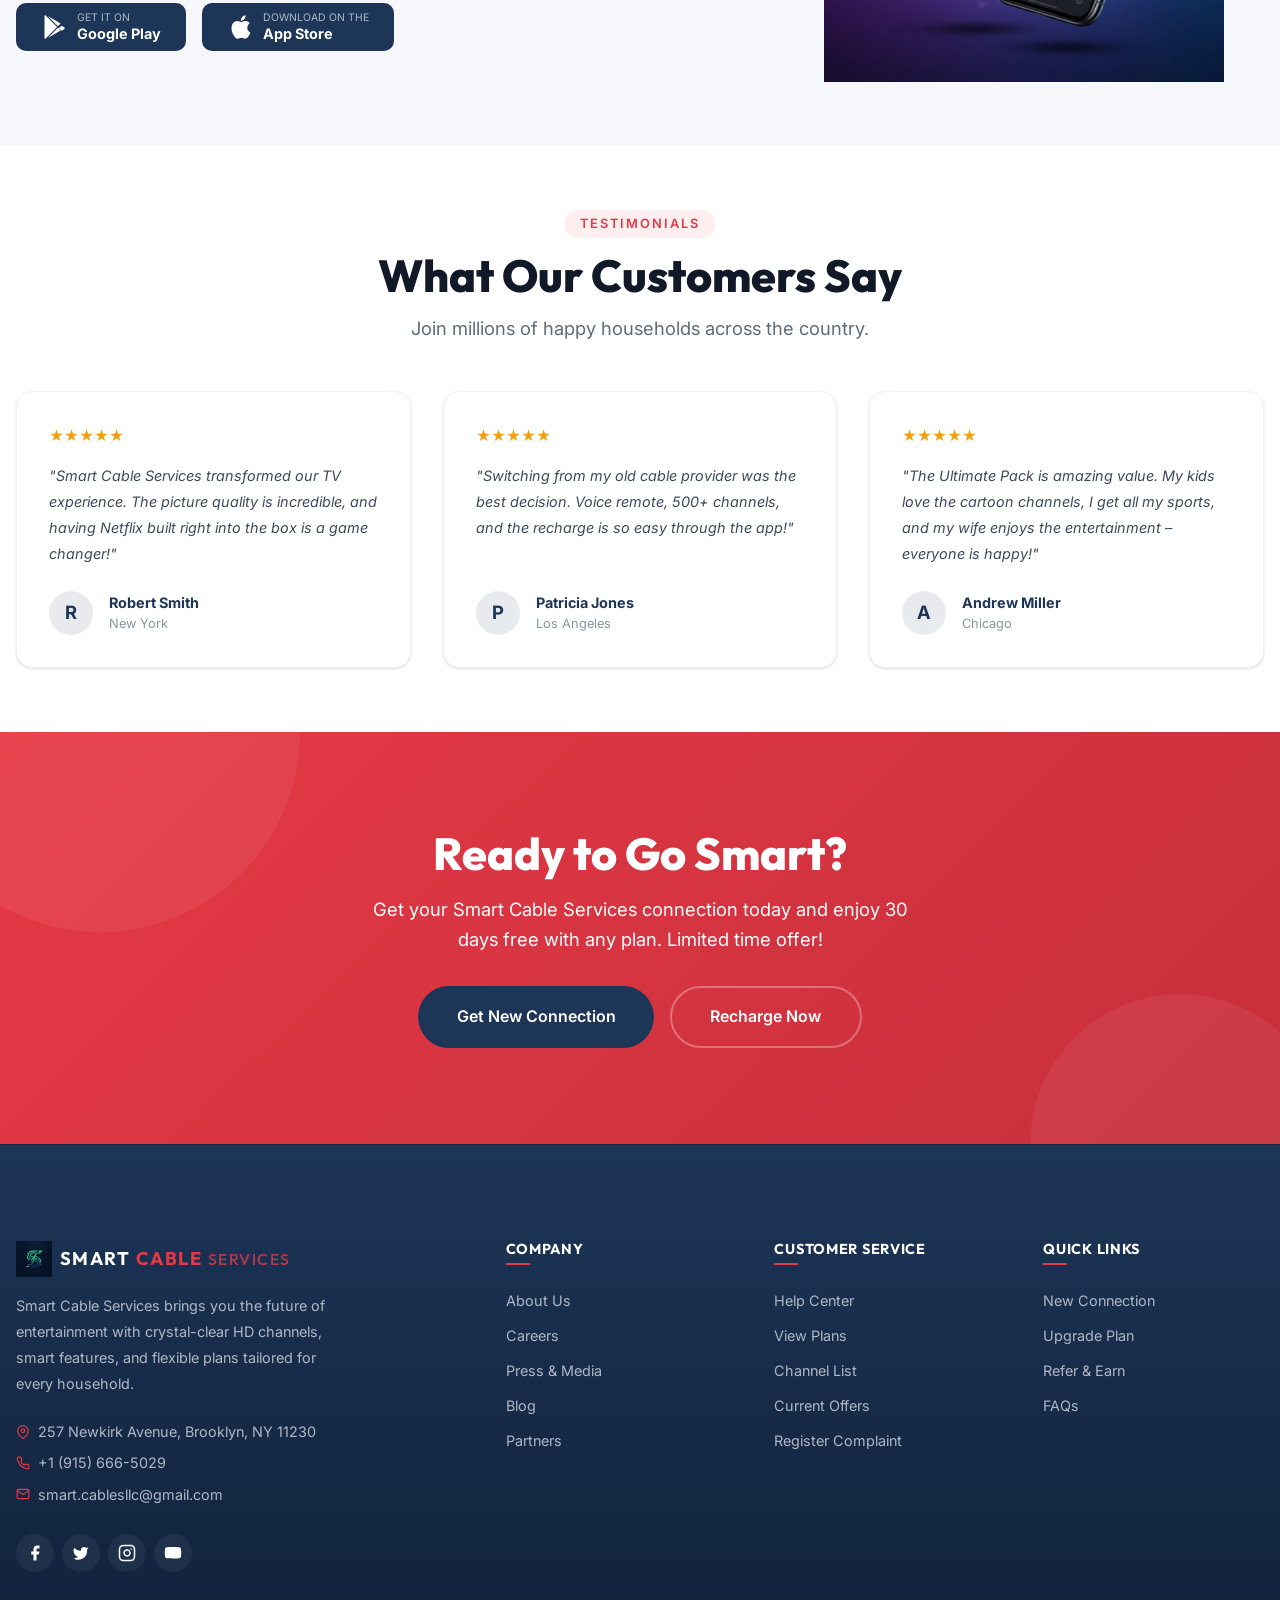
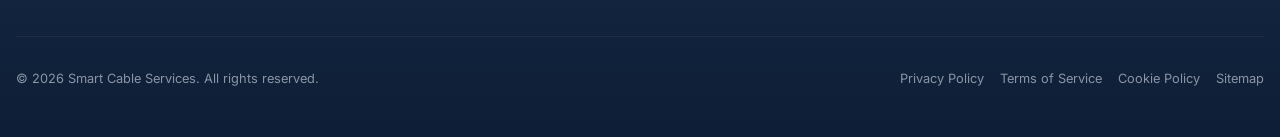
==== commit e419185e: "Localize site content, pricing, channels, and contacts to US market" ====
--- a/index.html
+++ b/index.html
@@ -3,6 +3,7 @@
 <head>
   <meta charset="UTF-8">
   <meta name="viewport" content="width=device-width, initial-scale=1.0">
+  <link rel="icon" type="image/png" href="images/logo.png">
   <title>Smart Cable Services – Premium Cable TV &amp; Entertainment</title>
   <meta name="description" content="Smart Cable Services – your smart choice for premium cable TV. Enjoy HD channels, flexible plans, and seamless entertainment for the whole family.">
   <meta property="og:title" content="Smart Cable Services – Premium Cable TV & Entertainment">
@@ -39,7 +40,7 @@
       <div class="container hero__content">
         <div class="hero__tag">
           <svg width="14" height="14" viewBox="0 0 24 24" fill="none" stroke="currentColor" stroke-width="2.5" stroke-linecap="round" stroke-linejoin="round"><polygon points="13 2 3 14 12 14 11 22 21 10 12 10 13 2"></polygon></svg>
-          India's Smartest Cable Experience
+          America's Smartest Cable Experience
         </div>
 
         <h1 class="hero__title">
@@ -110,7 +111,7 @@
         <div class="section__header animate-on-scroll">
           <span class="section__tag">Our Plans</span>
           <h2 class="section__title">Choose Your Perfect Pack</h2>
-          <p class="section__subtitle">Flexible plans starting at just ₹149/month. Pick what suits your family best.</p>
+          <p class="section__subtitle">Flexible plans starting at just $14.99/month. Pick what suits your family best.</p>
         </div>
 
         <div class="packs__grid">
@@ -121,7 +122,7 @@
             </div>
             <h3 class="pack-card__name">Starter Pack</h3>
             <p class="pack-card__channels">120+ Channels including 30 HD</p>
-            <div class="pack-card__price">₹149 <span>/month</span></div>
+            <div class="pack-card__price">$14.99 <span>/month</span></div>
             <p class="pack-card__duration">30 days validity</p>
             <div class="pack-card__features">
               <div class="pack-card__feature">
@@ -152,7 +153,7 @@
             </div>
             <h3 class="pack-card__name">Premium Pack</h3>
             <p class="pack-card__channels">300+ Channels including 80 HD</p>
-            <div class="pack-card__price">₹399 <span>/month</span></div>
+            <div class="pack-card__price">$39.99 <span>/month</span></div>
             <p class="pack-card__duration">30 days validity</p>
             <div class="pack-card__features">
               <div class="pack-card__feature">
@@ -187,7 +188,7 @@
             </div>
             <h3 class="pack-card__name">Ultimate Pack</h3>
             <p class="pack-card__channels">500+ Channels including 150 HD</p>
-            <div class="pack-card__price">₹699 <span>/month</span></div>
+            <div class="pack-card__price">$69.99 <span>/month</span></div>
             <p class="pack-card__duration">30 days validity</p>
             <div class="pack-card__features">
               <div class="pack-card__feature">
@@ -228,24 +229,24 @@
         </div>
       </div>
       <div class="channels__marquee">
-        <div class="channel-logo">Star Sports</div>
+        <div class="channel-logo">ESPN</div>
         <div class="channel-logo">HBO</div>
         <div class="channel-logo">Discovery</div>
         <div class="channel-logo">CNN</div>
         <div class="channel-logo">Cartoon Net</div>
         <div class="channel-logo">Nat Geo</div>
-        <div class="channel-logo">Sony MAX</div>
-        <div class="channel-logo">Zee Cinema</div>
-        <div class="channel-logo">Colors</div>
+        <div class="channel-logo">TBS</div>
+        <div class="channel-logo">AMC</div>
+        <div class="channel-logo">USA Network</div>
         <div class="channel-logo">MTV</div>
-        <div class="channel-logo">ESPN</div>
-        <div class="channel-logo">BBC World</div>
+        <div class="channel-logo">NBC Sports</div>
+        <div class="channel-logo">BBC News</div>
         <div class="channel-logo">Fox News</div>
         <div class="channel-logo">Nick</div>
         <div class="channel-logo">History</div>
         <div class="channel-logo">TLC</div>
-        <div class="channel-logo">NDTV</div>
-        <div class="channel-logo">Aaj Tak</div>
+        <div class="channel-logo">MSNBC</div>
+        <div class="channel-logo">CBS News</div>
       </div>
     </section>
 
@@ -354,8 +355,8 @@
             <div class="testimonial-card__author">
               <div class="testimonial-card__avatar">R</div>
               <div>
-                <div class="testimonial-card__name">Rahul Sharma</div>
-                <div class="testimonial-card__location">Delhi</div>
+                <div class="testimonial-card__name">Robert Smith</div>
+                <div class="testimonial-card__location">New York</div>
               </div>
             </div>
           </div>
@@ -368,8 +369,8 @@
             <div class="testimonial-card__author">
               <div class="testimonial-card__avatar">P</div>
               <div>
-                <div class="testimonial-card__name">Priya Patel</div>
-                <div class="testimonial-card__location">Mumbai</div>
+                <div class="testimonial-card__name">Patricia Jones</div>
+                <div class="testimonial-card__location">Los Angeles</div>
               </div>
             </div>
           </div>
@@ -382,8 +383,8 @@
             <div class="testimonial-card__author">
               <div class="testimonial-card__avatar">A</div>
               <div>
-                <div class="testimonial-card__name">Amit Verma</div>
-                <div class="testimonial-card__location">Bangalore</div>
+                <div class="testimonial-card__name">Andrew Miller</div>
+                <div class="testimonial-card__location">Chicago</div>
               </div>
             </div>
           </div>
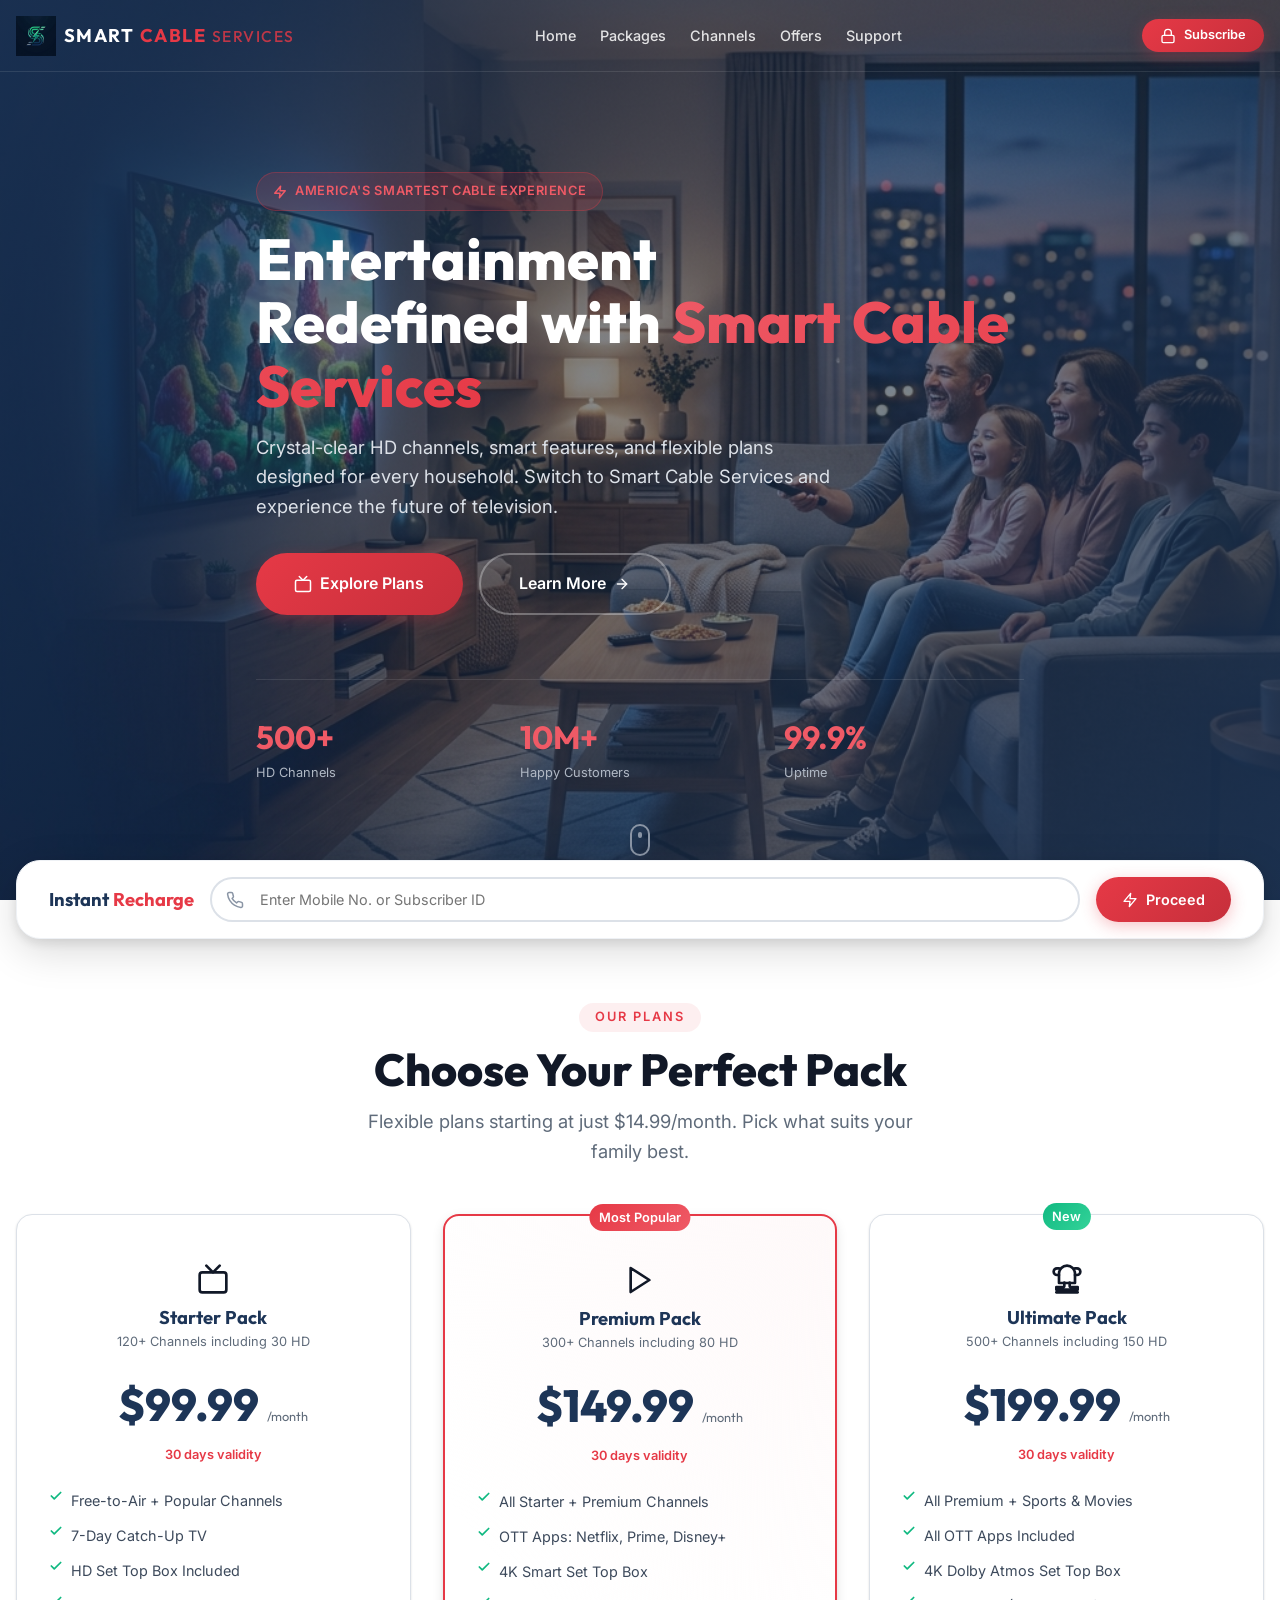
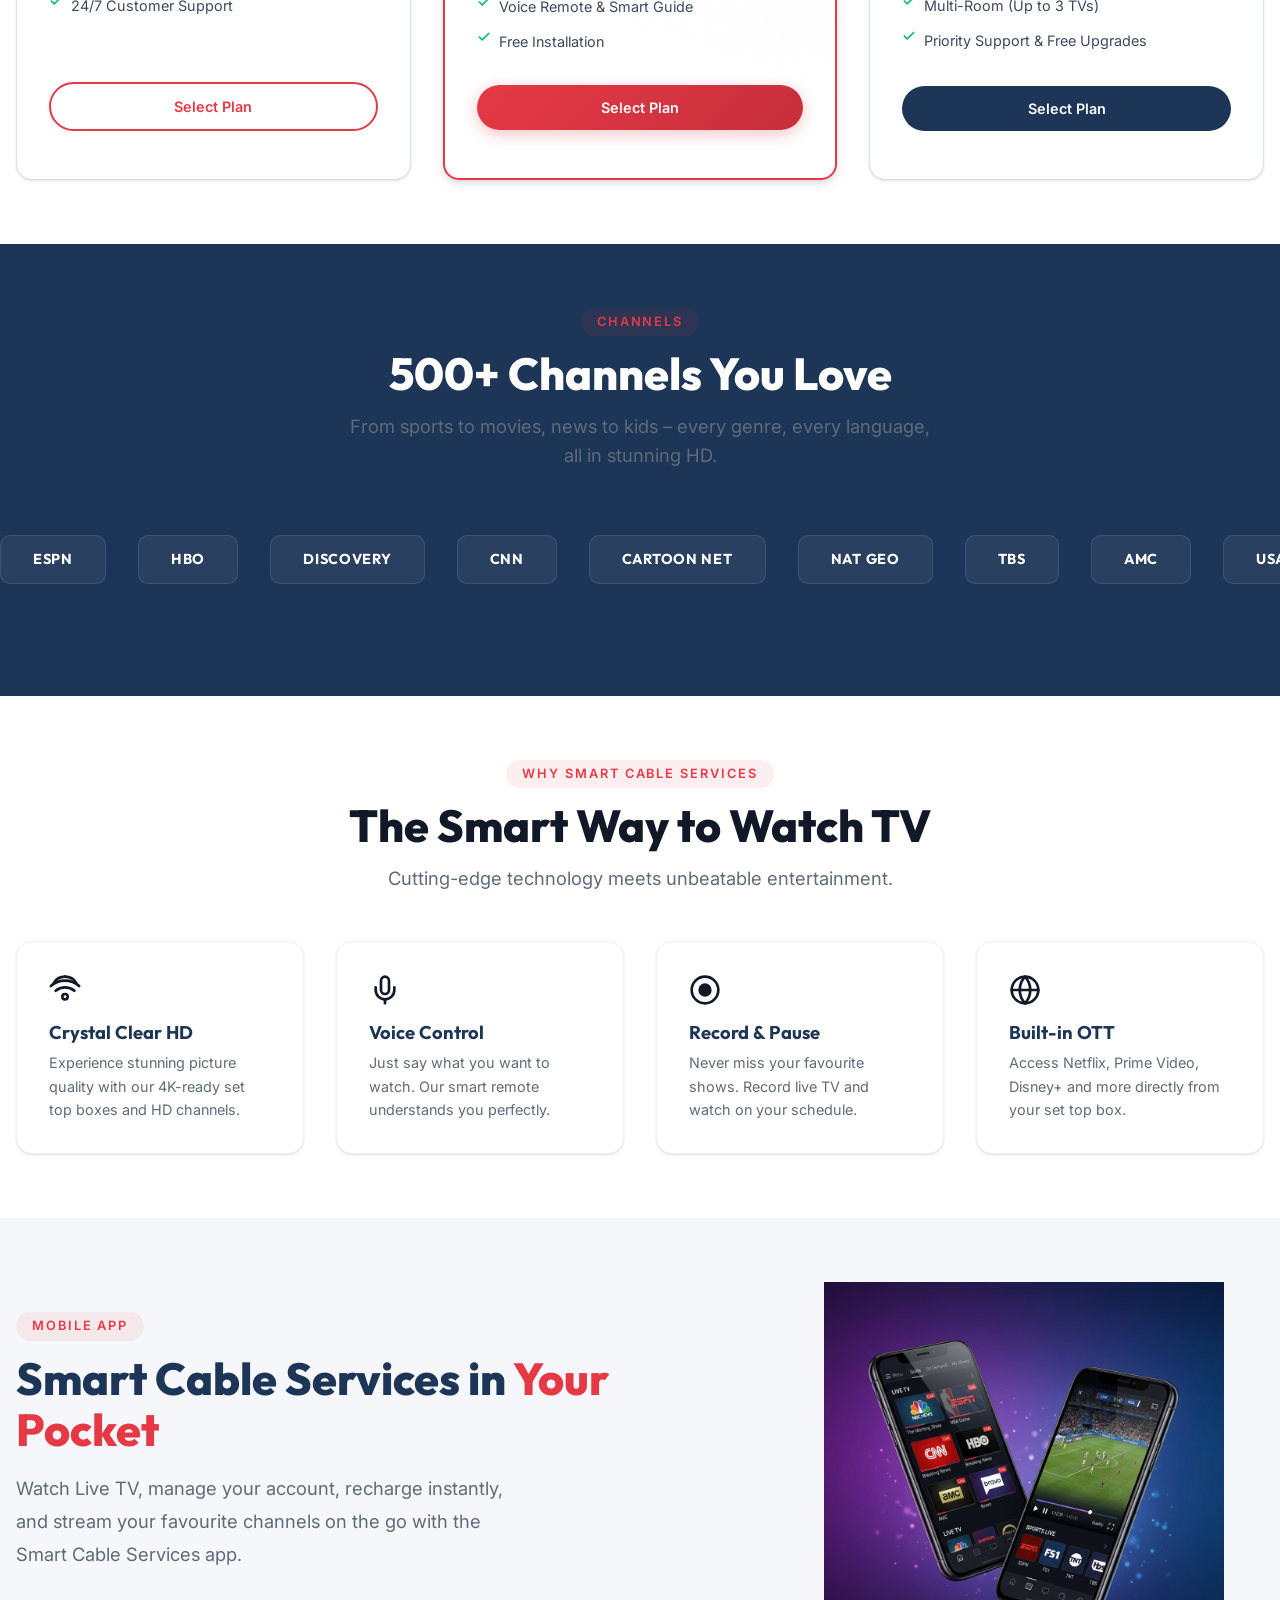
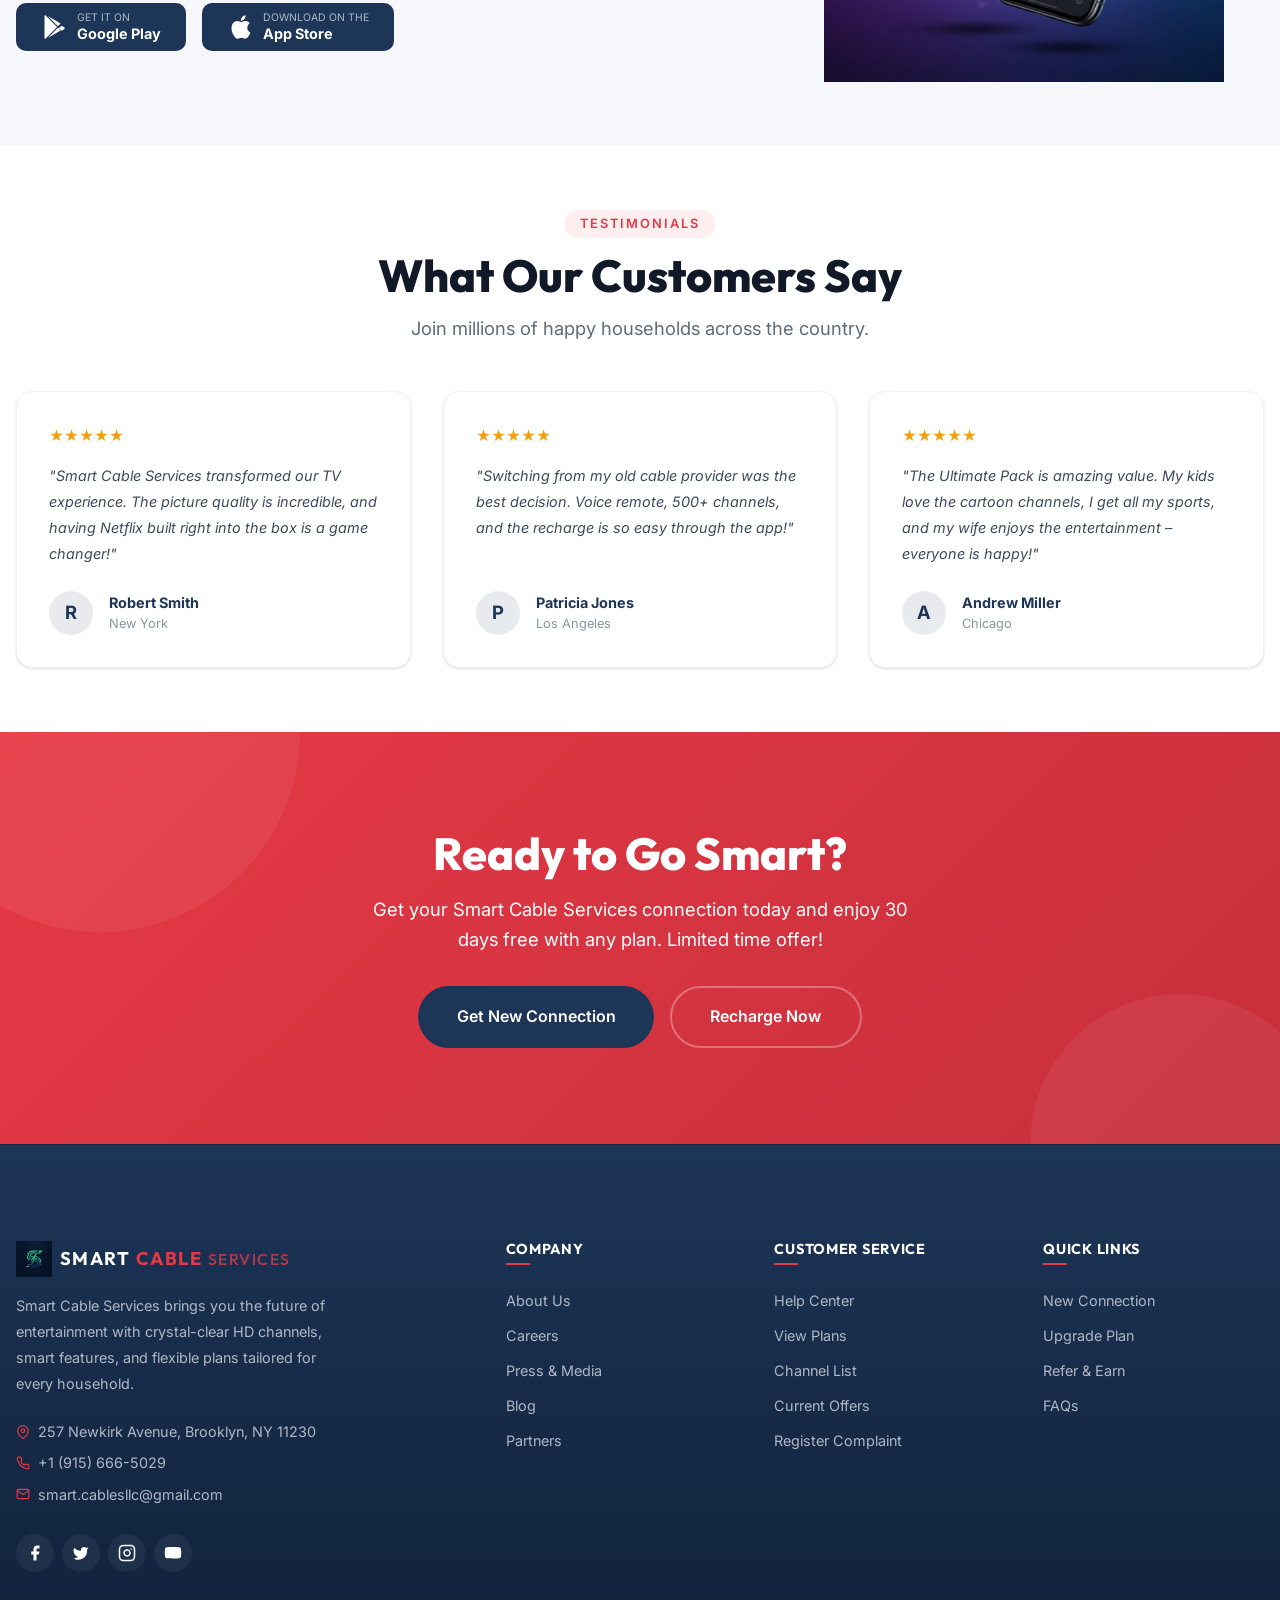
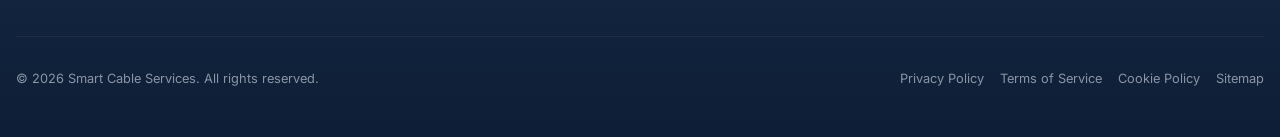
==== commit 9a72ce09: "feat: localize channel logos, update subscription prices, and clean up HTML files" ====
--- a/index.html
+++ b/index.html
@@ -1,13 +1,16 @@
 <!DOCTYPE html>
 <html lang="en">
+
 <head>
   <meta charset="UTF-8">
   <meta name="viewport" content="width=device-width, initial-scale=1.0">
   <link rel="icon" type="image/png" href="images/logo.png">
   <title>Smart Cable Services – Premium Cable TV &amp; Entertainment</title>
-  <meta name="description" content="Smart Cable Services – your smart choice for premium cable TV. Enjoy HD channels, flexible plans, and seamless entertainment for the whole family.">
+  <meta name="description"
+    content="Smart Cable Services – your smart choice for premium cable TV. Enjoy HD channels, flexible plans, and seamless entertainment for the whole family.">
   <meta property="og:title" content="Smart Cable Services – Premium Cable TV & Entertainment">
-  <meta property="og:description" content="Smart Cable Services – your smart choice for premium cable TV. Enjoy HD channels, flexible plans, and seamless entertainment.">
+  <meta property="og:description"
+    content="Smart Cable Services – your smart choice for premium cable TV. Enjoy HD channels, flexible plans, and seamless entertainment.">
   <meta property="og:type" content="website">
   <meta name="twitter:card" content="summary_large_image">
   <meta name="robots" content="index, follow">
@@ -15,7 +18,9 @@
   <!-- Fonts -->
   <link rel="preconnect" href="https://fonts.googleapis.com">
   <link rel="preconnect" href="https://fonts.gstatic.com" crossorigin>
-  <link href="https://fonts.googleapis.com/css2?family=Inter:wght@400;500;600;700;800&family=Outfit:wght@400;500;600;700;800&display=swap" rel="stylesheet">
+  <link
+    href="https://fonts.googleapis.com/css2?family=Inter:wght@400;500;600;700;800&family=Outfit:wght@400;500;600;700;800&display=swap"
+    rel="stylesheet">
 
   <!-- Styles -->
   <link rel="stylesheet" href="css/global.css">
@@ -23,6 +28,7 @@
   <link rel="stylesheet" href="css/footer.css">
   <link rel="stylesheet" href="css/index.css">
 </head>
+
 <body>
 
   <!-- ════════════ NAVBAR PLACEHOLDER ════════════ -->
@@ -39,7 +45,10 @@
 
       <div class="container hero__content">
         <div class="hero__tag">
-          <svg width="14" height="14" viewBox="0 0 24 24" fill="none" stroke="currentColor" stroke-width="2.5" stroke-linecap="round" stroke-linejoin="round"><polygon points="13 2 3 14 12 14 11 22 21 10 12 10 13 2"></polygon></svg>
+          <svg width="14" height="14" viewBox="0 0 24 24" fill="none" stroke="currentColor" stroke-width="2.5"
+            stroke-linecap="round" stroke-linejoin="round">
+            <polygon points="13 2 3 14 12 14 11 22 21 10 12 10 13 2"></polygon>
+          </svg>
           America's Smartest Cable Experience
         </div>
 
@@ -48,17 +57,26 @@
         </h1>
 
         <p class="hero__description">
-          Crystal-clear HD channels, smart features, and flexible plans designed for every household. Switch to Smart Cable Services and experience the future of television.
+          Crystal-clear HD channels, smart features, and flexible plans designed for every household. Switch to Smart
+          Cable Services and experience the future of television.
         </p>
 
         <div class="hero__actions">
           <a href="#packs" class="btn btn--primary btn--lg" id="hero-cta-explore">
-            <svg width="18" height="18" viewBox="0 0 24 24" fill="none" stroke="currentColor" stroke-width="2" stroke-linecap="round" stroke-linejoin="round"><rect x="2" y="7" width="20" height="15" rx="2" ry="2"></rect><polyline points="17 2 12 7 7 2"></polyline></svg>
+            <svg width="18" height="18" viewBox="0 0 24 24" fill="none" stroke="currentColor" stroke-width="2"
+              stroke-linecap="round" stroke-linejoin="round">
+              <rect x="2" y="7" width="20" height="15" rx="2" ry="2"></rect>
+              <polyline points="17 2 12 7 7 2"></polyline>
+            </svg>
             Explore Plans
           </a>
           <a href="#features" class="btn btn--secondary btn--lg" id="hero-cta-learn">
             Learn More
-            <svg width="16" height="16" viewBox="0 0 24 24" fill="none" stroke="currentColor" stroke-width="2" stroke-linecap="round" stroke-linejoin="round"><line x1="5" y1="12" x2="19" y2="12"></line><polyline points="12 5 19 12 12 19"></polyline></svg>
+            <svg width="16" height="16" viewBox="0 0 24 24" fill="none" stroke="currentColor" stroke-width="2"
+              stroke-linecap="round" stroke-linejoin="round">
+              <line x1="5" y1="12" x2="19" y2="12"></line>
+              <polyline points="12 5 19 12 12 19"></polyline>
+            </svg>
           </a>
         </div>
 
@@ -92,12 +110,21 @@
           <div class="recharge-bar__label">Instant <span>Recharge</span></div>
           <div class="recharge-bar__input-wrap">
             <span class="recharge-bar__input-icon">
-              <svg width="18" height="18" viewBox="0 0 24 24" fill="none" stroke="currentColor" stroke-width="2" stroke-linecap="round" stroke-linejoin="round"><path d="M22 16.92v3a2 2 0 0 1-2.18 2 19.79 19.79 0 0 1-8.63-3.07 19.5 19.5 0 0 1-6-6 19.79 19.79 0 0 1-3.07-8.67A2 2 0 0 1 4.11 2h3a2 2 0 0 1 2 1.72 12.84 12.84 0 0 0 .7 2.81 2 2 0 0 1-.45 2.11L8.09 9.91a16 16 0 0 0 6 6l1.27-1.27a2 2 0 0 1 2.11-.45 12.84 12.84 0 0 0 2.81.7A2 2 0 0 1 22 16.92z"></path></svg>
+              <svg width="18" height="18" viewBox="0 0 24 24" fill="none" stroke="currentColor" stroke-width="2"
+                stroke-linecap="round" stroke-linejoin="round">
+                <path
+                  d="M22 16.92v3a2 2 0 0 1-2.18 2 19.79 19.79 0 0 1-8.63-3.07 19.5 19.5 0 0 1-6-6 19.79 19.79 0 0 1-3.07-8.67A2 2 0 0 1 4.11 2h3a2 2 0 0 1 2 1.72 12.84 12.84 0 0 0 .7 2.81 2 2 0 0 1-.45 2.11L8.09 9.91a16 16 0 0 0 6 6l1.27-1.27a2 2 0 0 1 2.11-.45 12.84 12.84 0 0 0 2.81.7A2 2 0 0 1 22 16.92z">
+                </path>
+              </svg>
             </span>
-            <input type="text" class="recharge-bar__input" id="recharge-input" placeholder="Enter Mobile No. or Subscriber ID" aria-label="Enter Mobile Number or Subscriber ID">
+            <input type="text" class="recharge-bar__input" id="recharge-input"
+              placeholder="Enter Mobile No. or Subscriber ID" aria-label="Enter Mobile Number or Subscriber ID">
           </div>
           <button class="btn btn--primary" id="recharge-btn">
-            <svg width="16" height="16" viewBox="0 0 24 24" fill="none" stroke="currentColor" stroke-width="2" stroke-linecap="round" stroke-linejoin="round"><polygon points="13 2 3 14 12 14 11 22 21 10 12 10 13 2"></polygon></svg>
+            <svg width="16" height="16" viewBox="0 0 24 24" fill="none" stroke="currentColor" stroke-width="2"
+              stroke-linecap="round" stroke-linejoin="round">
+              <polygon points="13 2 3 14 12 14 11 22 21 10 12 10 13 2"></polygon>
+            </svg>
             Proceed
           </button>
         </div>
@@ -111,34 +138,55 @@
         <div class="section__header animate-on-scroll">
           <span class="section__tag">Our Plans</span>
           <h2 class="section__title">Choose Your Perfect Pack</h2>
-          <p class="section__subtitle">Flexible plans starting at just $14.99/month. Pick what suits your family best.</p>
+          <p class="section__subtitle">Flexible plans starting at just $14.99/month. Pick what suits your family best.
+          </p>
         </div>
 
         <div class="packs__grid">
           <!-- Pack 1 -->
           <div class="pack-card animate-on-scroll" id="pack-starter">
             <div class="pack-card__icon">
-              <svg width="32" height="32" viewBox="0 0 24 24" fill="none" stroke="currentColor" stroke-width="2" stroke-linecap="round" stroke-linejoin="round" class="pack-card__icon-svg"><rect x="2" y="7" width="20" height="15" rx="2" ry="2"></rect><polyline points="17 2 12 7 7 2"></polyline></svg>
+              <svg width="32" height="32" viewBox="0 0 24 24" fill="none" stroke="currentColor" stroke-width="2"
+                stroke-linecap="round" stroke-linejoin="round" class="pack-card__icon-svg">
+                <rect x="2" y="7" width="20" height="15" rx="2" ry="2"></rect>
+                <polyline points="17 2 12 7 7 2"></polyline>
+              </svg>
             </div>
             <h3 class="pack-card__name">Starter Pack</h3>
             <p class="pack-card__channels">120+ Channels including 30 HD</p>
-            <div class="pack-card__price">$14.99 <span>/month</span></div>
+            <div class="pack-card__price">$99.99 <span>/month</span></div>
             <p class="pack-card__duration">30 days validity</p>
             <div class="pack-card__features">
               <div class="pack-card__feature">
-                <span class="pack-card__feature-icon"><svg width="14" height="14" viewBox="0 0 24 24" fill="none" stroke="currentColor" stroke-width="3" stroke-linecap="round" stroke-linejoin="round" class="checkmark-icon"><polyline points="20 6 9 17 4 12"></polyline></svg></span>
+                <span class="pack-card__feature-icon"><svg width="14" height="14" viewBox="0 0 24 24" fill="none"
+                    stroke="currentColor" stroke-width="3" stroke-linecap="round" stroke-linejoin="round"
+                    class="checkmark-icon">
+                    <polyline points="20 6 9 17 4 12"></polyline>
+                  </svg></span>
                 <span>Free-to-Air + Popular Channels</span>
               </div>
               <div class="pack-card__feature">
-                <span class="pack-card__feature-icon"><svg width="14" height="14" viewBox="0 0 24 24" fill="none" stroke="currentColor" stroke-width="3" stroke-linecap="round" stroke-linejoin="round" class="checkmark-icon"><polyline points="20 6 9 17 4 12"></polyline></svg></span>
+                <span class="pack-card__feature-icon"><svg width="14" height="14" viewBox="0 0 24 24" fill="none"
+                    stroke="currentColor" stroke-width="3" stroke-linecap="round" stroke-linejoin="round"
+                    class="checkmark-icon">
+                    <polyline points="20 6 9 17 4 12"></polyline>
+                  </svg></span>
                 <span>7-Day Catch-Up TV</span>
               </div>
               <div class="pack-card__feature">
-                <span class="pack-card__feature-icon"><svg width="14" height="14" viewBox="0 0 24 24" fill="none" stroke="currentColor" stroke-width="3" stroke-linecap="round" stroke-linejoin="round" class="checkmark-icon"><polyline points="20 6 9 17 4 12"></polyline></svg></span>
+                <span class="pack-card__feature-icon"><svg width="14" height="14" viewBox="0 0 24 24" fill="none"
+                    stroke="currentColor" stroke-width="3" stroke-linecap="round" stroke-linejoin="round"
+                    class="checkmark-icon">
+                    <polyline points="20 6 9 17 4 12"></polyline>
+                  </svg></span>
                 <span>HD Set Top Box Included</span>
               </div>
               <div class="pack-card__feature">
-                <span class="pack-card__feature-icon"><svg width="14" height="14" viewBox="0 0 24 24" fill="none" stroke="currentColor" stroke-width="3" stroke-linecap="round" stroke-linejoin="round" class="checkmark-icon"><polyline points="20 6 9 17 4 12"></polyline></svg></span>
+                <span class="pack-card__feature-icon"><svg width="14" height="14" viewBox="0 0 24 24" fill="none"
+                    stroke="currentColor" stroke-width="3" stroke-linecap="round" stroke-linejoin="round"
+                    class="checkmark-icon">
+                    <polyline points="20 6 9 17 4 12"></polyline>
+                  </svg></span>
                 <span>24/7 Customer Support</span>
               </div>
             </div>
@@ -149,31 +197,54 @@
           <div class="pack-card pack-card--featured animate-on-scroll" id="pack-premium">
             <span class="badge badge--popular pack-card__badge">Most Popular</span>
             <div class="pack-card__icon">
-              <svg width="32" height="32" viewBox="0 0 24 24" fill="none" stroke="currentColor" stroke-width="2" stroke-linecap="round" stroke-linejoin="round" class="pack-card__icon-svg"><polygon points="5 3 19 12 5 21 5 3"></polygon></svg>
+              <svg width="32" height="32" viewBox="0 0 24 24" fill="none" stroke="currentColor" stroke-width="2"
+                stroke-linecap="round" stroke-linejoin="round" class="pack-card__icon-svg">
+                <polygon points="5 3 19 12 5 21 5 3"></polygon>
+              </svg>
             </div>
             <h3 class="pack-card__name">Premium Pack</h3>
             <p class="pack-card__channels">300+ Channels including 80 HD</p>
-            <div class="pack-card__price">$39.99 <span>/month</span></div>
+            <div class="pack-card__price">$149.99 <span>/month</span></div>
             <p class="pack-card__duration">30 days validity</p>
             <div class="pack-card__features">
               <div class="pack-card__feature">
-                <span class="pack-card__feature-icon"><svg width="14" height="14" viewBox="0 0 24 24" fill="none" stroke="currentColor" stroke-width="3" stroke-linecap="round" stroke-linejoin="round" class="checkmark-icon"><polyline points="20 6 9 17 4 12"></polyline></svg></span>
+                <span class="pack-card__feature-icon"><svg width="14" height="14" viewBox="0 0 24 24" fill="none"
+                    stroke="currentColor" stroke-width="3" stroke-linecap="round" stroke-linejoin="round"
+                    class="checkmark-icon">
+                    <polyline points="20 6 9 17 4 12"></polyline>
+                  </svg></span>
                 <span>All Starter + Premium Channels</span>
               </div>
               <div class="pack-card__feature">
-                <span class="pack-card__feature-icon"><svg width="14" height="14" viewBox="0 0 24 24" fill="none" stroke="currentColor" stroke-width="3" stroke-linecap="round" stroke-linejoin="round" class="checkmark-icon"><polyline points="20 6 9 17 4 12"></polyline></svg></span>
+                <span class="pack-card__feature-icon"><svg width="14" height="14" viewBox="0 0 24 24" fill="none"
+                    stroke="currentColor" stroke-width="3" stroke-linecap="round" stroke-linejoin="round"
+                    class="checkmark-icon">
+                    <polyline points="20 6 9 17 4 12"></polyline>
+                  </svg></span>
                 <span>OTT Apps: Netflix, Prime, Disney+</span>
               </div>
               <div class="pack-card__feature">
-                <span class="pack-card__feature-icon"><svg width="14" height="14" viewBox="0 0 24 24" fill="none" stroke="currentColor" stroke-width="3" stroke-linecap="round" stroke-linejoin="round" class="checkmark-icon"><polyline points="20 6 9 17 4 12"></polyline></svg></span>
+                <span class="pack-card__feature-icon"><svg width="14" height="14" viewBox="0 0 24 24" fill="none"
+                    stroke="currentColor" stroke-width="3" stroke-linecap="round" stroke-linejoin="round"
+                    class="checkmark-icon">
+                    <polyline points="20 6 9 17 4 12"></polyline>
+                  </svg></span>
                 <span>4K Smart Set Top Box</span>
               </div>
               <div class="pack-card__feature">
-                <span class="pack-card__feature-icon"><svg width="14" height="14" viewBox="0 0 24 24" fill="none" stroke="currentColor" stroke-width="3" stroke-linecap="round" stroke-linejoin="round" class="checkmark-icon"><polyline points="20 6 9 17 4 12"></polyline></svg></span>
+                <span class="pack-card__feature-icon"><svg width="14" height="14" viewBox="0 0 24 24" fill="none"
+                    stroke="currentColor" stroke-width="3" stroke-linecap="round" stroke-linejoin="round"
+                    class="checkmark-icon">
+                    <polyline points="20 6 9 17 4 12"></polyline>
+                  </svg></span>
                 <span>Voice Remote &amp; Smart Guide</span>
               </div>
               <div class="pack-card__feature">
-                <span class="pack-card__feature-icon"><svg width="14" height="14" viewBox="0 0 24 24" fill="none" stroke="currentColor" stroke-width="3" stroke-linecap="round" stroke-linejoin="round" class="checkmark-icon"><polyline points="20 6 9 17 4 12"></polyline></svg></span>
+                <span class="pack-card__feature-icon"><svg width="14" height="14" viewBox="0 0 24 24" fill="none"
+                    stroke="currentColor" stroke-width="3" stroke-linecap="round" stroke-linejoin="round"
+                    class="checkmark-icon">
+                    <polyline points="20 6 9 17 4 12"></polyline>
+                  </svg></span>
                 <span>Free Installation</span>
               </div>
             </div>
@@ -184,31 +255,58 @@
           <div class="pack-card animate-on-scroll" id="pack-ultimate">
             <span class="badge badge--new pack-card__badge">New</span>
             <div class="pack-card__icon">
-              <svg width="32" height="32" viewBox="0 0 24 24" fill="none" stroke="currentColor" stroke-width="2" stroke-linecap="round" stroke-linejoin="round" class="pack-card__icon-svg"><path d="M6 9H4.5a2.5 2.5 0 0 1 0-5H6"></path><path d="M18 9h1.5a2.5 2.5 0 0 0 0-5H18"></path><path d="M4 22h16"></path><path d="M10 14.66V17c0 .55-.45 1-1 1H4v2h16v-2h-5c-.55 0-1-.45-1-1v-2.34"></path><path d="M12 2a6 6 0 0 1 6 6v7H6V8a6 6 0 0 1 6-6z"></path></svg>
+              <svg width="32" height="32" viewBox="0 0 24 24" fill="none" stroke="currentColor" stroke-width="2"
+                stroke-linecap="round" stroke-linejoin="round" class="pack-card__icon-svg">
+                <path d="M6 9H4.5a2.5 2.5 0 0 1 0-5H6"></path>
+                <path d="M18 9h1.5a2.5 2.5 0 0 0 0-5H18"></path>
+                <path d="M4 22h16"></path>
+                <path d="M10 14.66V17c0 .55-.45 1-1 1H4v2h16v-2h-5c-.55 0-1-.45-1-1v-2.34"></path>
+                <path d="M12 2a6 6 0 0 1 6 6v7H6V8a6 6 0 0 1 6-6z"></path>
+              </svg>
             </div>
             <h3 class="pack-card__name">Ultimate Pack</h3>
             <p class="pack-card__channels">500+ Channels including 150 HD</p>
-            <div class="pack-card__price">$69.99 <span>/month</span></div>
+            <div class="pack-card__price">$199.99 <span>/month</span></div>
             <p class="pack-card__duration">30 days validity</p>
             <div class="pack-card__features">
               <div class="pack-card__feature">
-                <span class="pack-card__feature-icon"><svg width="14" height="14" viewBox="0 0 24 24" fill="none" stroke="currentColor" stroke-width="3" stroke-linecap="round" stroke-linejoin="round" class="checkmark-icon"><polyline points="20 6 9 17 4 12"></polyline></svg></span>
+                <span class="pack-card__feature-icon"><svg width="14" height="14" viewBox="0 0 24 24" fill="none"
+                    stroke="currentColor" stroke-width="3" stroke-linecap="round" stroke-linejoin="round"
+                    class="checkmark-icon">
+                    <polyline points="20 6 9 17 4 12"></polyline>
+                  </svg></span>
                 <span>All Premium + Sports &amp; Movies</span>
               </div>
               <div class="pack-card__feature">
-                <span class="pack-card__feature-icon"><svg width="14" height="14" viewBox="0 0 24 24" fill="none" stroke="currentColor" stroke-width="3" stroke-linecap="round" stroke-linejoin="round" class="checkmark-icon"><polyline points="20 6 9 17 4 12"></polyline></svg></span>
+                <span class="pack-card__feature-icon"><svg width="14" height="14" viewBox="0 0 24 24" fill="none"
+                    stroke="currentColor" stroke-width="3" stroke-linecap="round" stroke-linejoin="round"
+                    class="checkmark-icon">
+                    <polyline points="20 6 9 17 4 12"></polyline>
+                  </svg></span>
                 <span>All OTT Apps Included</span>
               </div>
               <div class="pack-card__feature">
-                <span class="pack-card__feature-icon"><svg width="14" height="14" viewBox="0 0 24 24" fill="none" stroke="currentColor" stroke-width="3" stroke-linecap="round" stroke-linejoin="round" class="checkmark-icon"><polyline points="20 6 9 17 4 12"></polyline></svg></span>
+                <span class="pack-card__feature-icon"><svg width="14" height="14" viewBox="0 0 24 24" fill="none"
+                    stroke="currentColor" stroke-width="3" stroke-linecap="round" stroke-linejoin="round"
+                    class="checkmark-icon">
+                    <polyline points="20 6 9 17 4 12"></polyline>
+                  </svg></span>
                 <span>4K Dolby Atmos Set Top Box</span>
               </div>
               <div class="pack-card__feature">
-                <span class="pack-card__feature-icon"><svg width="14" height="14" viewBox="0 0 24 24" fill="none" stroke="currentColor" stroke-width="3" stroke-linecap="round" stroke-linejoin="round" class="checkmark-icon"><polyline points="20 6 9 17 4 12"></polyline></svg></span>
+                <span class="pack-card__feature-icon"><svg width="14" height="14" viewBox="0 0 24 24" fill="none"
+                    stroke="currentColor" stroke-width="3" stroke-linecap="round" stroke-linejoin="round"
+                    class="checkmark-icon">
+                    <polyline points="20 6 9 17 4 12"></polyline>
+                  </svg></span>
                 <span>Multi-Room (Up to 3 TVs)</span>
               </div>
               <div class="pack-card__feature">
-                <span class="pack-card__feature-icon"><svg width="14" height="14" viewBox="0 0 24 24" fill="none" stroke="currentColor" stroke-width="3" stroke-linecap="round" stroke-linejoin="round" class="checkmark-icon"><polyline points="20 6 9 17 4 12"></polyline></svg></span>
+                <span class="pack-card__feature-icon"><svg width="14" height="14" viewBox="0 0 24 24" fill="none"
+                    stroke="currentColor" stroke-width="3" stroke-linecap="round" stroke-linejoin="round"
+                    class="checkmark-icon">
+                    <polyline points="20 6 9 17 4 12"></polyline>
+                  </svg></span>
                 <span>Priority Support &amp; Free Upgrades</span>
               </div>
             </div>
@@ -225,7 +323,8 @@
         <div class="section__header animate-on-scroll">
           <span class="section__tag">Channels</span>
           <h2 class="section__title u-color-white">500+ Channels You Love</h2>
-          <p class="section__subtitle">From sports to movies, news to kids – every genre, every language, all in stunning HD.</p>
+          <p class="section__subtitle">From sports to movies, news to kids – every genre, every language, all in
+            stunning HD.</p>
         </div>
       </div>
       <div class="channels__marquee">
@@ -263,34 +362,60 @@
         <div class="features__grid">
           <div class="feature-card animate-on-scroll" id="feature-hd">
             <div class="feature-card__icon">
-              <svg width="32" height="32" viewBox="0 0 24 24" fill="none" stroke="currentColor" stroke-width="2" stroke-linecap="round" stroke-linejoin="round" class="feature-card__icon-svg"><path d="M5 12.55a11 11 0 0 1 14.08 0"></path><path d="M1.42 9a16 16 0 0 1 21.16 0"></path><circle cx="12" cy="17" r="2"></circle><path d="M12 2a10 10 0 0 1 8.66 5"></path><path d="M12 2a10 10 0 0 0-8.66 5"></path></svg>
+              <svg width="32" height="32" viewBox="0 0 24 24" fill="none" stroke="currentColor" stroke-width="2"
+                stroke-linecap="round" stroke-linejoin="round" class="feature-card__icon-svg">
+                <path d="M5 12.55a11 11 0 0 1 14.08 0"></path>
+                <path d="M1.42 9a16 16 0 0 1 21.16 0"></path>
+                <circle cx="12" cy="17" r="2"></circle>
+                <path d="M12 2a10 10 0 0 1 8.66 5"></path>
+                <path d="M12 2a10 10 0 0 0-8.66 5"></path>
+              </svg>
             </div>
             <h3 class="feature-card__title">Crystal Clear HD</h3>
-            <p class="feature-card__desc">Experience stunning picture quality with our 4K-ready set top boxes and HD channels.</p>
+            <p class="feature-card__desc">Experience stunning picture quality with our 4K-ready set top boxes and HD
+              channels.</p>
           </div>
 
           <div class="feature-card animate-on-scroll" id="feature-smart">
             <div class="feature-card__icon">
-              <svg width="32" height="32" viewBox="0 0 24 24" fill="none" stroke="currentColor" stroke-width="2" stroke-linecap="round" stroke-linejoin="round" class="feature-card__icon-svg"><path d="M12 2a3 3 0 0 0-3 3v7a3 3 0 0 0 6 0V5a3 3 0 0 0-3-3z"></path><path d="M19 10v2a7 7 0 0 1-14 0v-2"></path><line x1="12" y1="19" x2="12" y2="22"></line></svg>
+              <svg width="32" height="32" viewBox="0 0 24 24" fill="none" stroke="currentColor" stroke-width="2"
+                stroke-linecap="round" stroke-linejoin="round" class="feature-card__icon-svg">
+                <path d="M12 2a3 3 0 0 0-3 3v7a3 3 0 0 0 6 0V5a3 3 0 0 0-3-3z"></path>
+                <path d="M19 10v2a7 7 0 0 1-14 0v-2"></path>
+                <line x1="12" y1="19" x2="12" y2="22"></line>
+              </svg>
             </div>
             <h3 class="feature-card__title">Voice Control</h3>
-            <p class="feature-card__desc">Just say what you want to watch. Our smart remote understands you perfectly.</p>
+            <p class="feature-card__desc">Just say what you want to watch. Our smart remote understands you perfectly.
+            </p>
           </div>
 
           <div class="feature-card animate-on-scroll" id="feature-record">
             <div class="feature-card__icon">
-              <svg width="32" height="32" viewBox="0 0 24 24" fill="none" stroke="currentColor" stroke-width="2" stroke-linecap="round" stroke-linejoin="round" class="feature-card__icon-svg"><circle cx="12" cy="12" r="10"></circle><circle cx="12" cy="12" r="4" fill="currentColor"></circle></svg>
+              <svg width="32" height="32" viewBox="0 0 24 24" fill="none" stroke="currentColor" stroke-width="2"
+                stroke-linecap="round" stroke-linejoin="round" class="feature-card__icon-svg">
+                <circle cx="12" cy="12" r="10"></circle>
+                <circle cx="12" cy="12" r="4" fill="currentColor"></circle>
+              </svg>
             </div>
             <h3 class="feature-card__title">Record &amp; Pause</h3>
-            <p class="feature-card__desc">Never miss your favourite shows. Record live TV and watch on your schedule.</p>
+            <p class="feature-card__desc">Never miss your favourite shows. Record live TV and watch on your schedule.
+            </p>
           </div>
 
           <div class="feature-card animate-on-scroll" id="feature-ott">
             <div class="feature-card__icon">
-              <svg width="32" height="32" viewBox="0 0 24 24" fill="none" stroke="currentColor" stroke-width="2" stroke-linecap="round" stroke-linejoin="round" class="feature-card__icon-svg"><circle cx="12" cy="12" r="10"></circle><line x1="2" y1="12" x2="22" y2="12"></line><path d="M12 2a15.3 15.3 0 0 1 4 10 15.3 15.3 0 0 1-4 10 15.3 15.3 0 0 1-4-10 15.3 15.3 0 0 1 4-10z"></path></svg>
+              <svg width="32" height="32" viewBox="0 0 24 24" fill="none" stroke="currentColor" stroke-width="2"
+                stroke-linecap="round" stroke-linejoin="round" class="feature-card__icon-svg">
+                <circle cx="12" cy="12" r="10"></circle>
+                <line x1="2" y1="12" x2="22" y2="12"></line>
+                <path d="M12 2a15.3 15.3 0 0 1 4 10 15.3 15.3 0 0 1-4 10 15.3 15.3 0 0 1-4-10 15.3 15.3 0 0 1 4-10z">
+                </path>
+              </svg>
             </div>
             <h3 class="feature-card__title">Built-in OTT</h3>
-            <p class="feature-card__desc">Access Netflix, Prime Video, Disney+ and more directly from your set top box.</p>
+            <p class="feature-card__desc">Access Netflix, Prime Video, Disney+ and more directly from your set top box.
+            </p>
           </div>
         </div>
       </div>
@@ -305,12 +430,16 @@
             <span class="section__tag">Mobile App</span>
             <h2 class="app-strip__title">Smart Cable Services in <span>Your Pocket</span></h2>
             <p class="app-strip__desc">
-              Watch Live TV, manage your account, recharge instantly, and stream your favourite channels on the go with the Smart Cable Services app.
+              Watch Live TV, manage your account, recharge instantly, and stream your favourite channels on the go with
+              the Smart Cable Services app.
             </p>
             <div class="app-strip__buttons">
               <a href="#" class="app-strip__store-btn" id="app-google-play">
                 <span class="app-strip__store-icon">
-                  <svg width="28" height="28" viewBox="0 0 24 24" fill="currentColor"><path d="M3.609 1.814L13.792 12 3.609 22.186a.996.996 0 0 1-.609-.92V2.734a1 1 0 0 1 .609-.92zm10.89 10.893l2.302 2.302-10.937 6.333 8.635-8.635zm3.199-1.707l2.108 1.221a1 1 0 0 1 0 1.758l-2.108 1.221-2.537-2.1 2.537-2.1zM5.864 2.658L16.801 8.99l-2.302 2.302-8.635-8.634z"/></svg>
+                  <svg width="28" height="28" viewBox="0 0 24 24" fill="currentColor">
+                    <path
+                      d="M3.609 1.814L13.792 12 3.609 22.186a.996.996 0 0 1-.609-.92V2.734a1 1 0 0 1 .609-.92zm10.89 10.893l2.302 2.302-10.937 6.333 8.635-8.635zm3.199-1.707l2.108 1.221a1 1 0 0 1 0 1.758l-2.108 1.221-2.537-2.1 2.537-2.1zM5.864 2.658L16.801 8.99l-2.302 2.302-8.635-8.634z" />
+                  </svg>
                 </span>
                 <span class="app-strip__store-text">
                   <small>Get it on</small>
@@ -319,7 +448,10 @@
               </a>
               <a href="#" class="app-strip__store-btn" id="app-apple-store">
                 <span class="app-strip__store-icon">
-                  <svg width="28" height="28" viewBox="0 0 24 24" fill="currentColor"><path d="M18.71 19.5c-.83 1.24-1.71 2.45-3.05 2.47-1.34.03-1.77-.79-3.29-.79-1.53 0-2 .77-3.27.82-1.31.05-2.3-1.32-3.14-2.53C4.25 17 2.94 12.45 4.7 9.39c.87-1.52 2.43-2.48 4.12-2.51 1.28-.02 2.5.87 3.29.87.78 0 2.26-1.07 3.8-.91.65.03 2.47.26 3.64 1.98-.09.06-2.17 1.28-2.15 3.81.03 3.02 2.65 4.03 2.68 4.04-.03.07-.42 1.44-1.38 2.83M13 3.5c.73-.83 1.94-1.46 2.94-1.5.13 1.17-.34 2.35-1.04 3.19-.69.85-1.83 1.51-2.95 1.42-.15-1.15.41-2.35 1.05-3.11z"/></svg>
+                  <svg width="28" height="28" viewBox="0 0 24 24" fill="currentColor">
+                    <path
+                      d="M18.71 19.5c-.83 1.24-1.71 2.45-3.05 2.47-1.34.03-1.77-.79-3.29-.79-1.53 0-2 .77-3.27.82-1.31.05-2.3-1.32-3.14-2.53C4.25 17 2.94 12.45 4.7 9.39c.87-1.52 2.43-2.48 4.12-2.51 1.28-.02 2.5.87 3.29.87.78 0 2.26-1.07 3.8-.91.65.03 2.47.26 3.64 1.98-.09.06-2.17 1.28-2.15 3.81.03 3.02 2.65 4.03 2.68 4.04-.03.07-.42 1.44-1.38 2.83M13 3.5c.73-.83 1.94-1.46 2.94-1.5.13 1.17-.34 2.35-1.04 3.19-.69.85-1.83 1.51-2.95 1.42-.15-1.15.41-2.35 1.05-3.11z" />
+                  </svg>
                 </span>
                 <span class="app-strip__store-text">
                   <small>Download on the</small>
@@ -330,7 +462,8 @@
           </div>
 
           <div class="app-strip__image animate-on-scroll">
-            <img src="images/app-mockup.png" alt="Smart Cable Services Mobile App" width="400" height="400" loading="lazy">
+            <img src="images/app-mockup.png" alt="Smart Cable Services Mobile App" width="400" height="400"
+              loading="lazy">
           </div>
         </div>
       </div>
@@ -350,7 +483,8 @@
           <div class="testimonial-card animate-on-scroll" id="testimonial-1">
             <div class="testimonial-card__stars">★★★★★</div>
             <p class="testimonial-card__text">
-              "Smart Cable Services transformed our TV experience. The picture quality is incredible, and having Netflix built right into the box is a game changer!"
+              "Smart Cable Services transformed our TV experience. The picture quality is incredible, and having Netflix
+              built right into the box is a game changer!"
             </p>
             <div class="testimonial-card__author">
               <div class="testimonial-card__avatar">R</div>
@@ -364,7 +498,8 @@
           <div class="testimonial-card animate-on-scroll" id="testimonial-2">
             <div class="testimonial-card__stars">★★★★★</div>
             <p class="testimonial-card__text">
-              "Switching from my old cable provider was the best decision. Voice remote, 500+ channels, and the recharge is so easy through the app!"
+              "Switching from my old cable provider was the best decision. Voice remote, 500+ channels, and the recharge
+              is so easy through the app!"
             </p>
             <div class="testimonial-card__author">
               <div class="testimonial-card__avatar">P</div>
@@ -378,7 +513,8 @@
           <div class="testimonial-card animate-on-scroll" id="testimonial-3">
             <div class="testimonial-card__stars">★★★★★</div>
             <p class="testimonial-card__text">
-              "The Ultimate Pack is amazing value. My kids love the cartoon channels, I get all my sports, and my wife enjoys the entertainment – everyone is happy!"
+              "The Ultimate Pack is amazing value. My kids love the cartoon channels, I get all my sports, and my wife
+              enjoys the entertainment – everyone is happy!"
             </p>
             <div class="testimonial-card__author">
               <div class="testimonial-card__avatar">A</div>
@@ -421,4 +557,5 @@
   <script src="js/main.js" defer></script>
 
 </body>
-</html>
+
+</html>
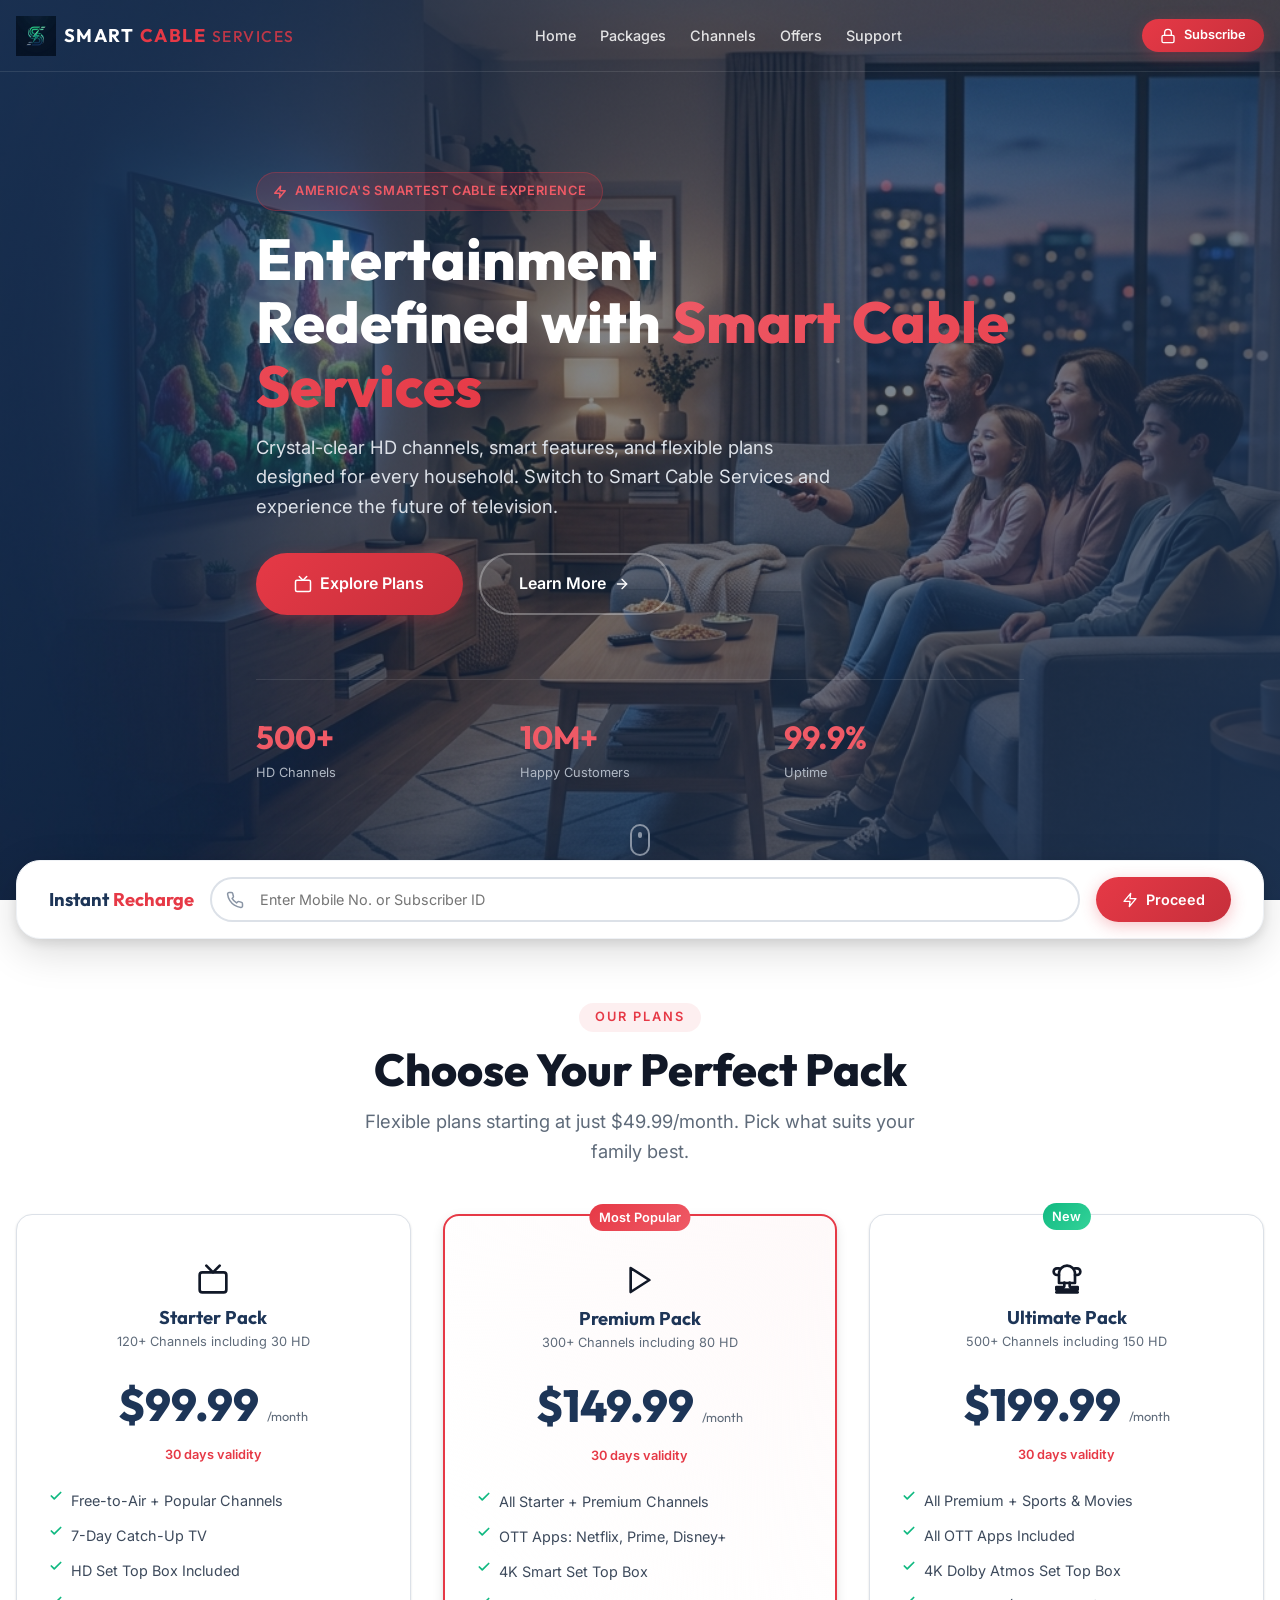
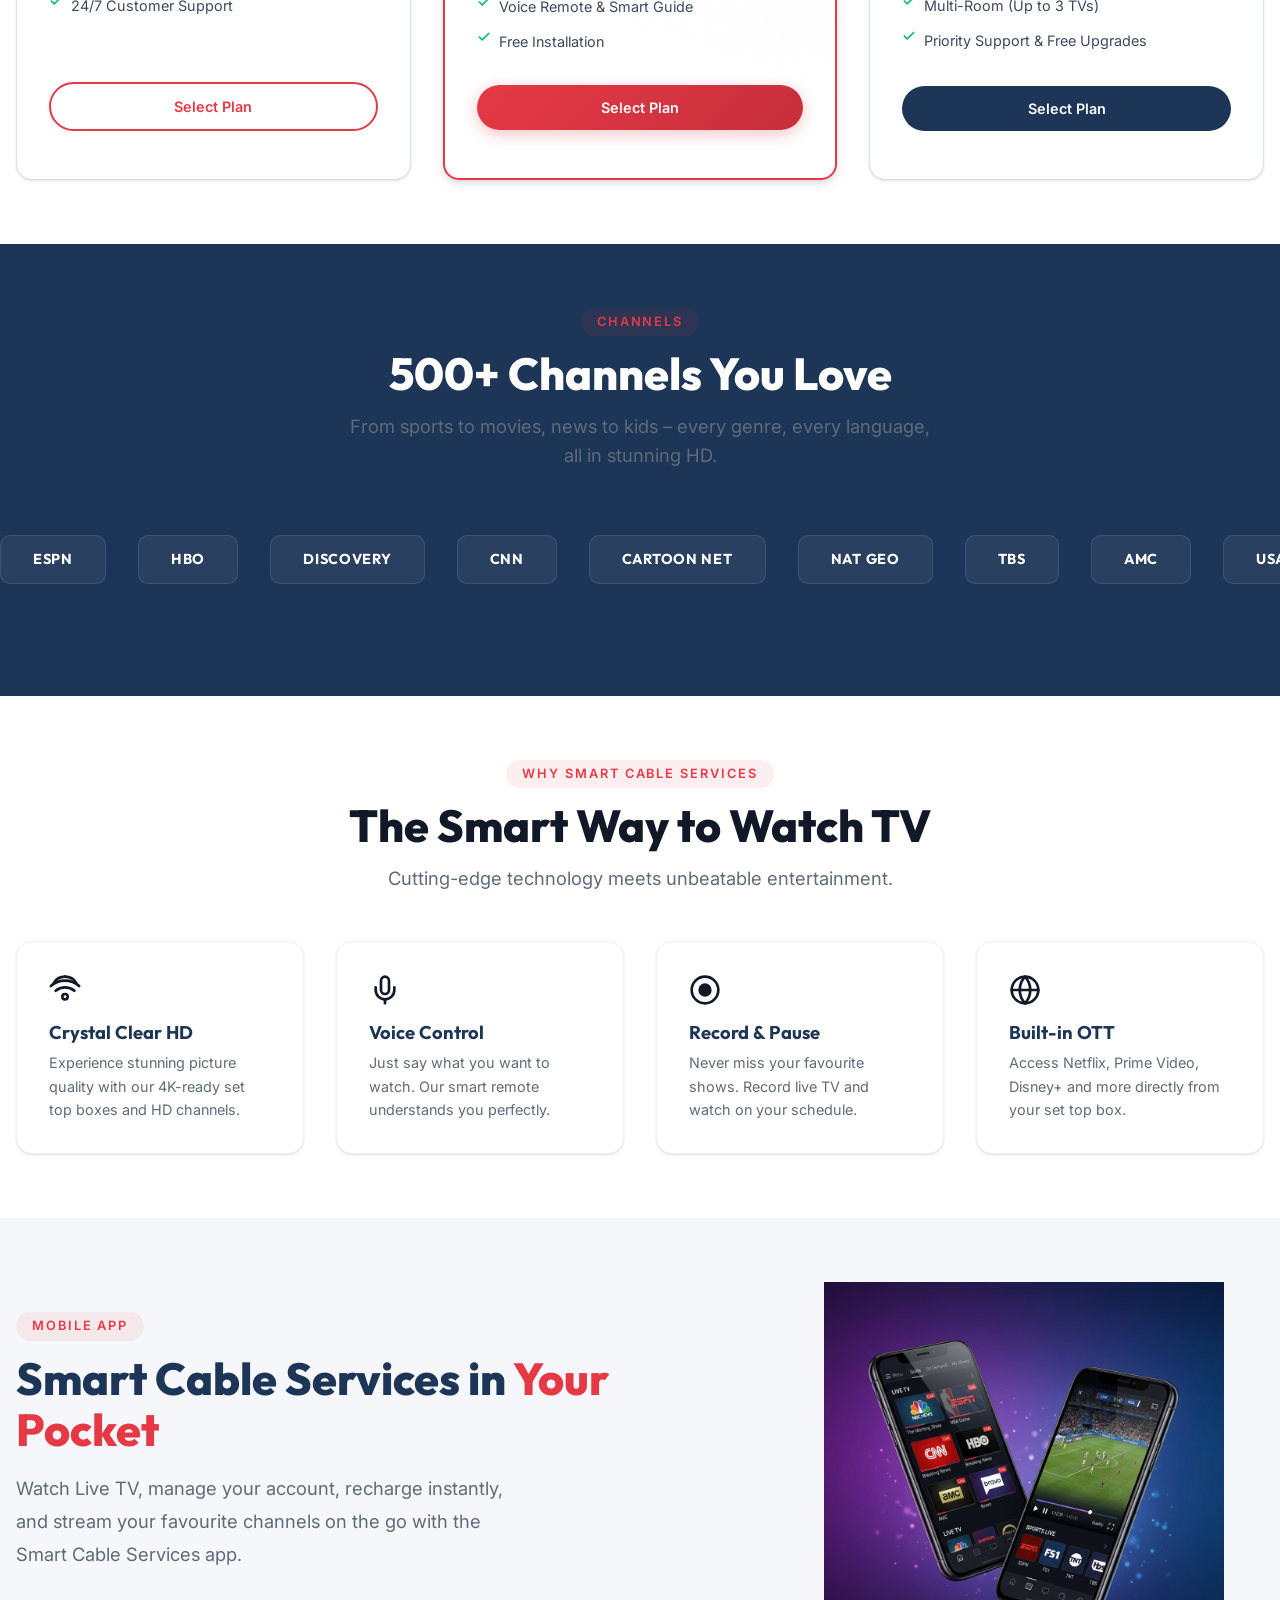
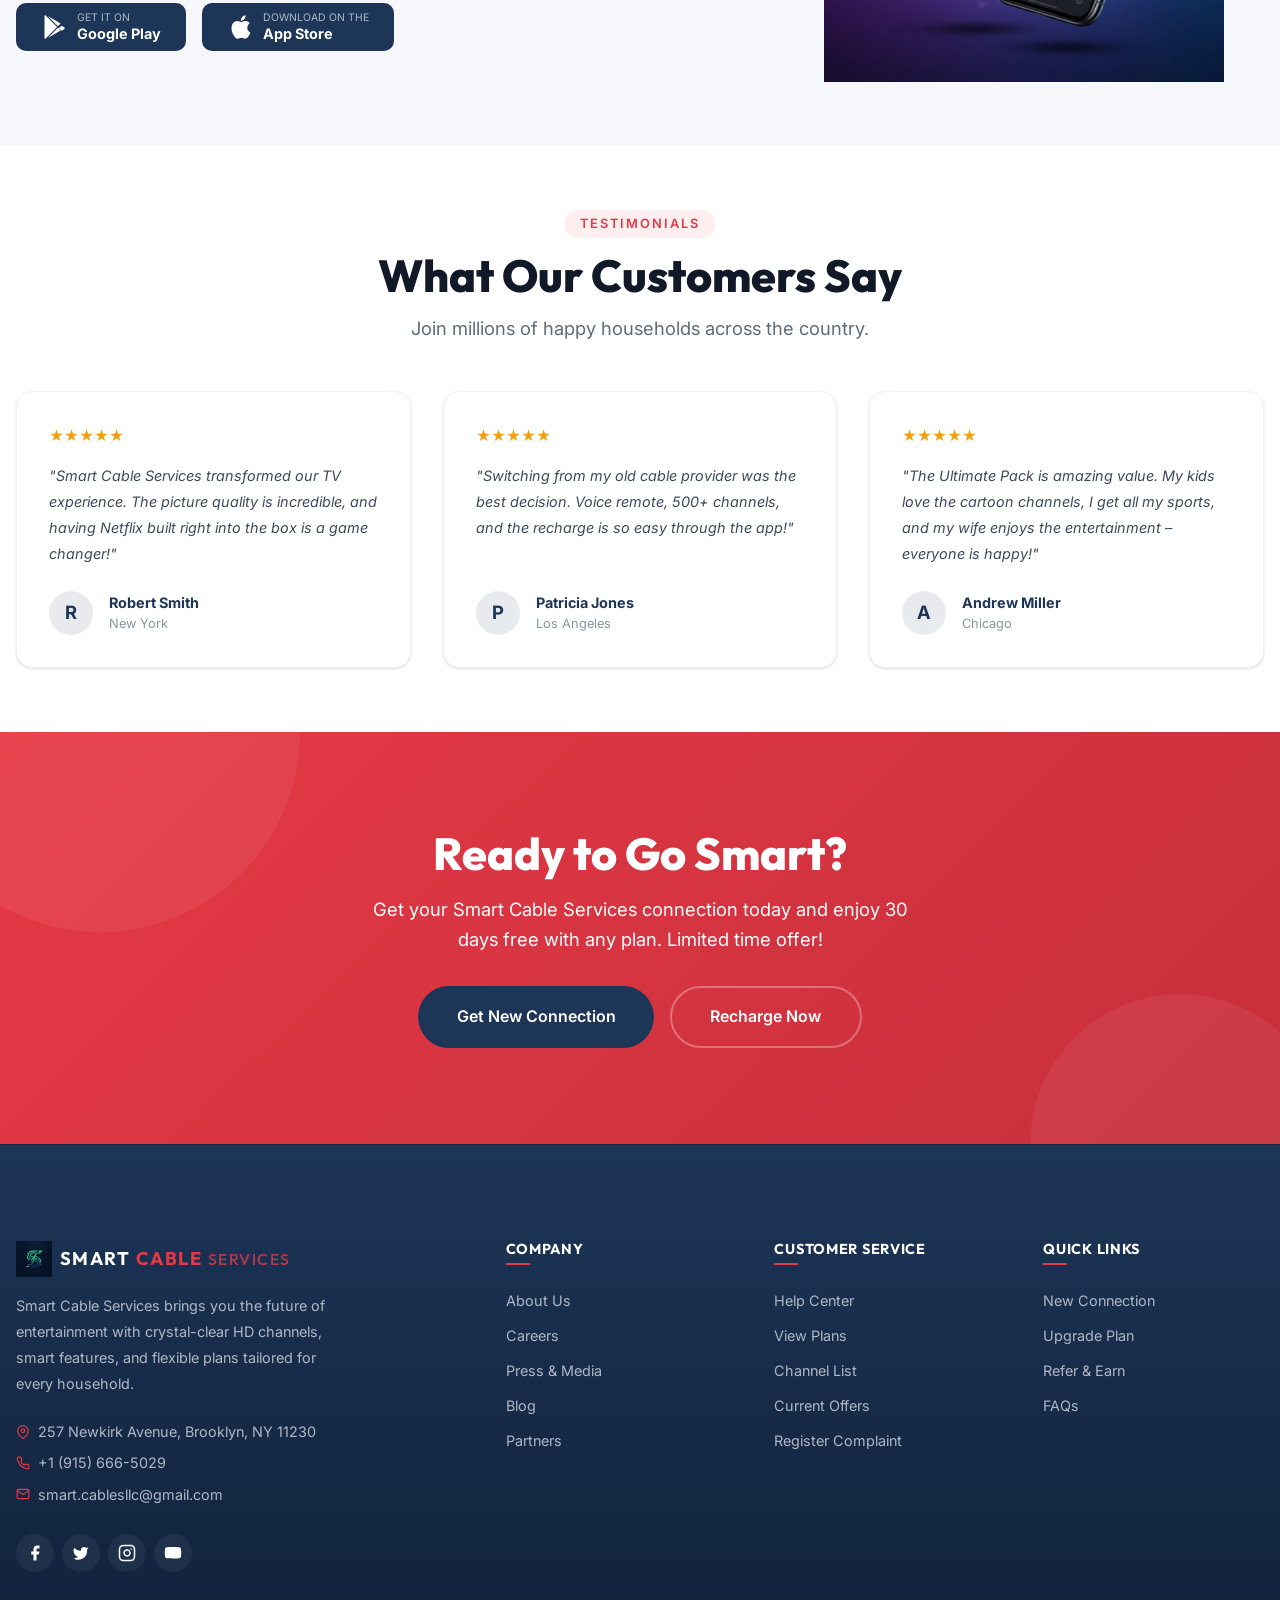
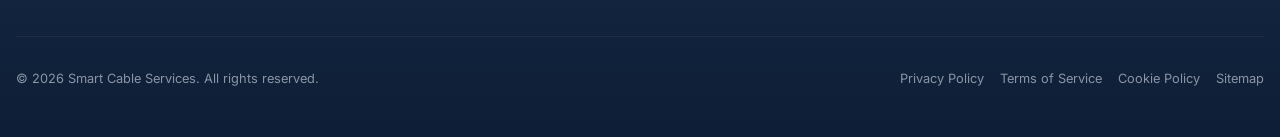
==== commit e730e26c: "chore: update starter plan price subtitle to match new plan structure" ====
--- a/index.html
+++ b/index.html
@@ -138,7 +138,7 @@
         <div class="section__header animate-on-scroll">
           <span class="section__tag">Our Plans</span>
           <h2 class="section__title">Choose Your Perfect Pack</h2>
-          <p class="section__subtitle">Flexible plans starting at just $14.99/month. Pick what suits your family best.
+          <p class="section__subtitle">Flexible plans starting at just $49.99/month. Pick what suits your family best.
           </p>
         </div>
 
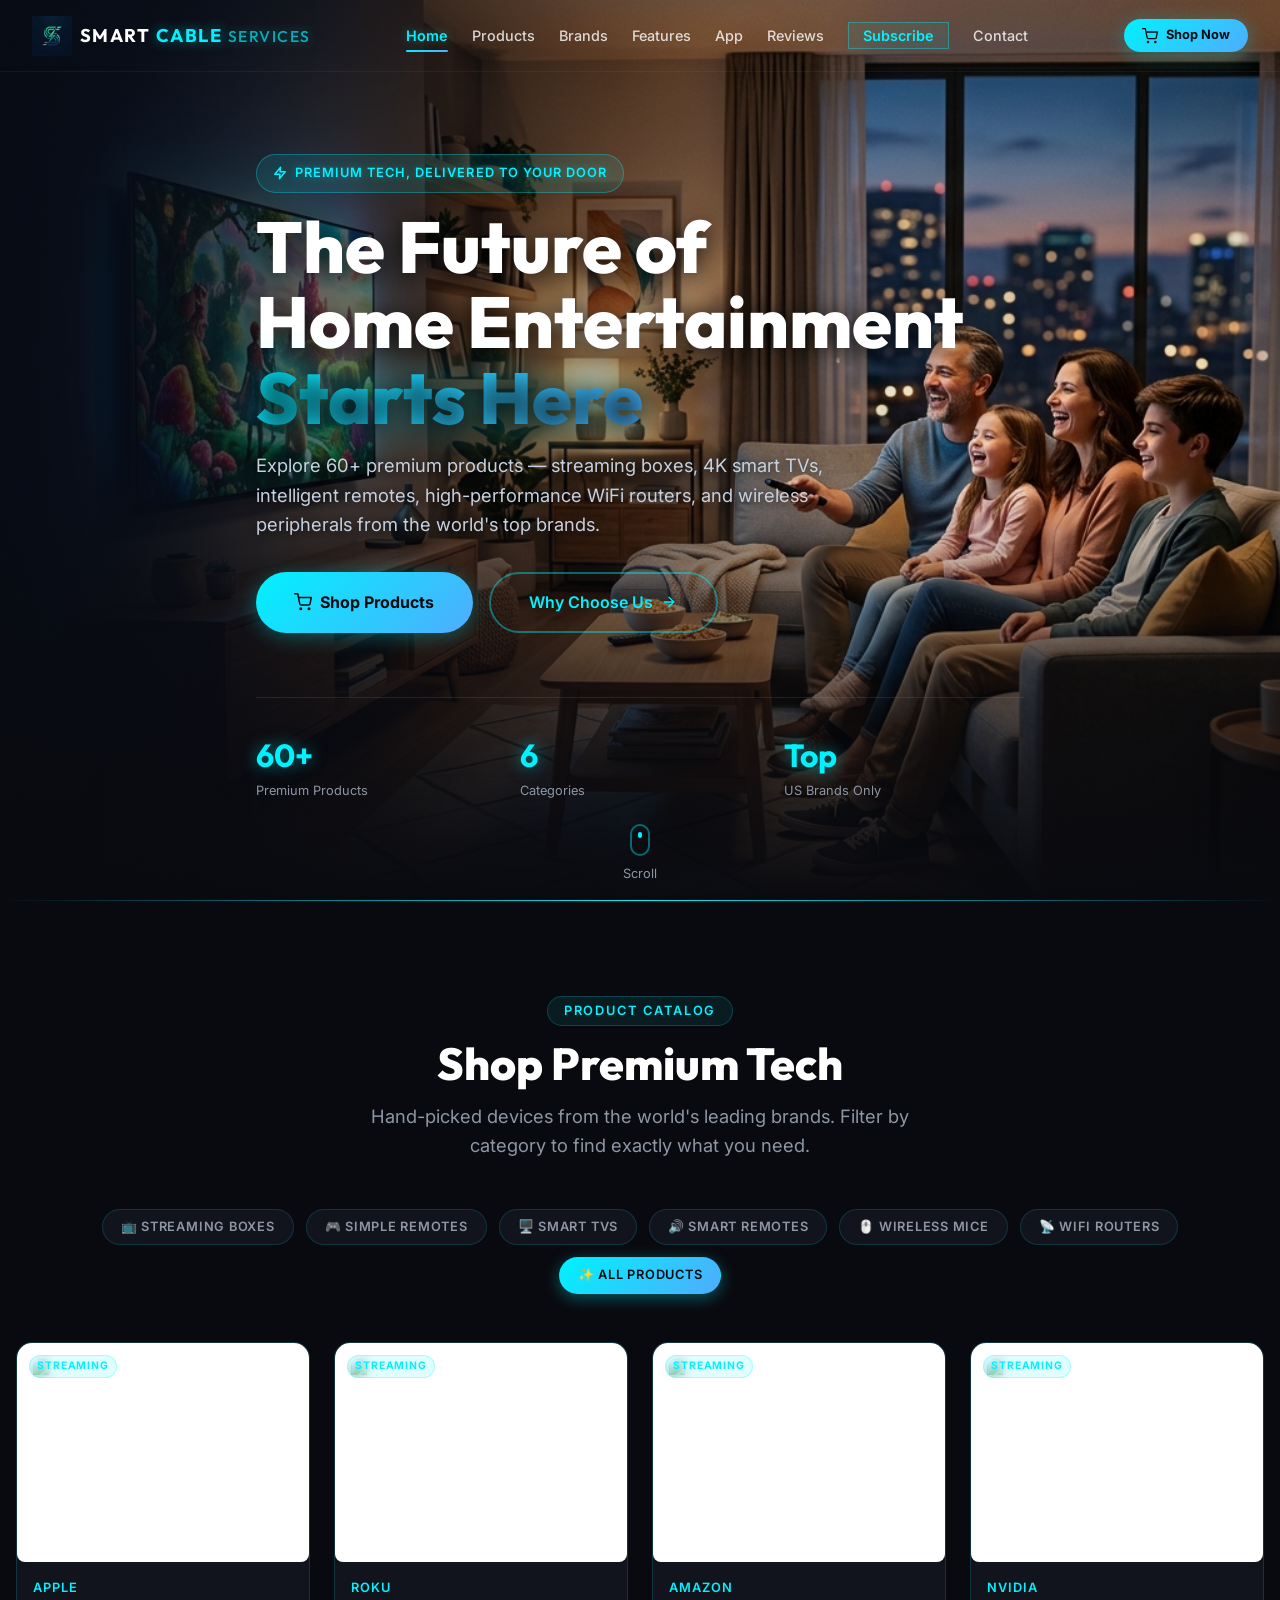
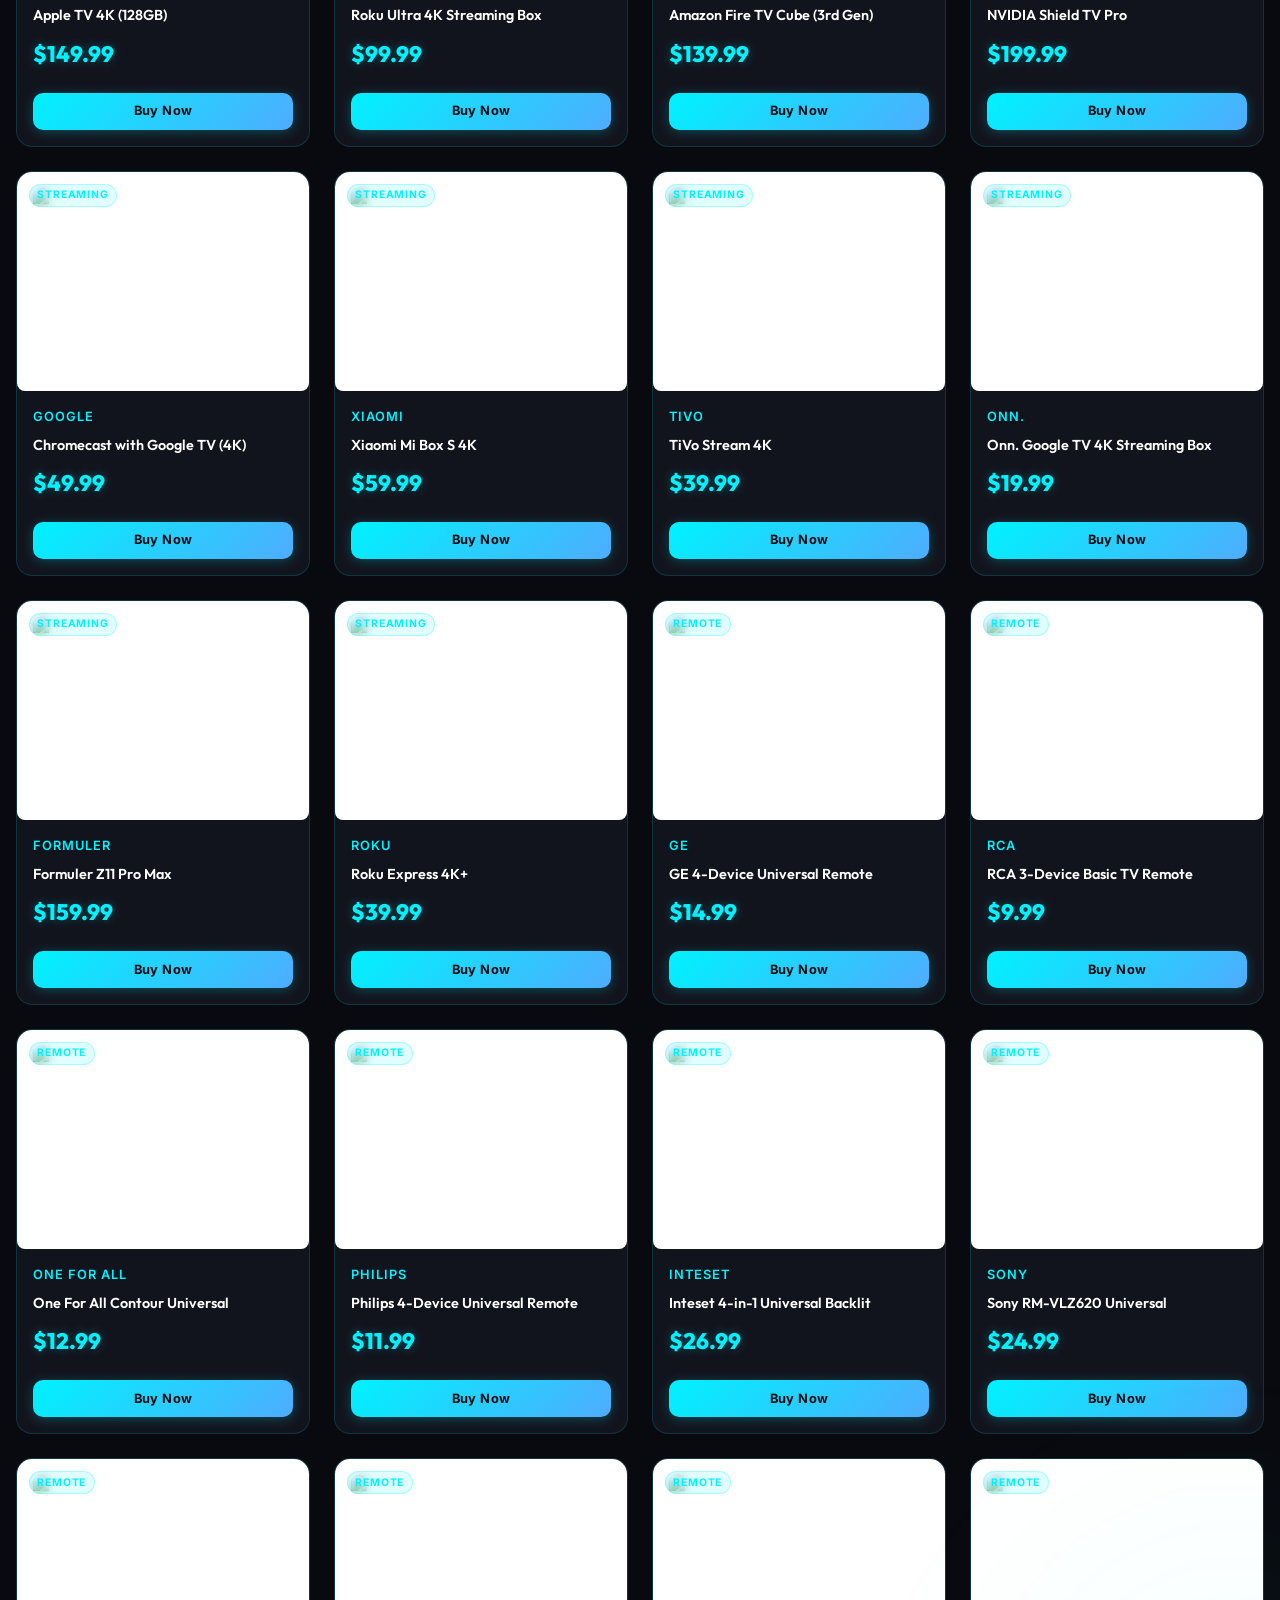
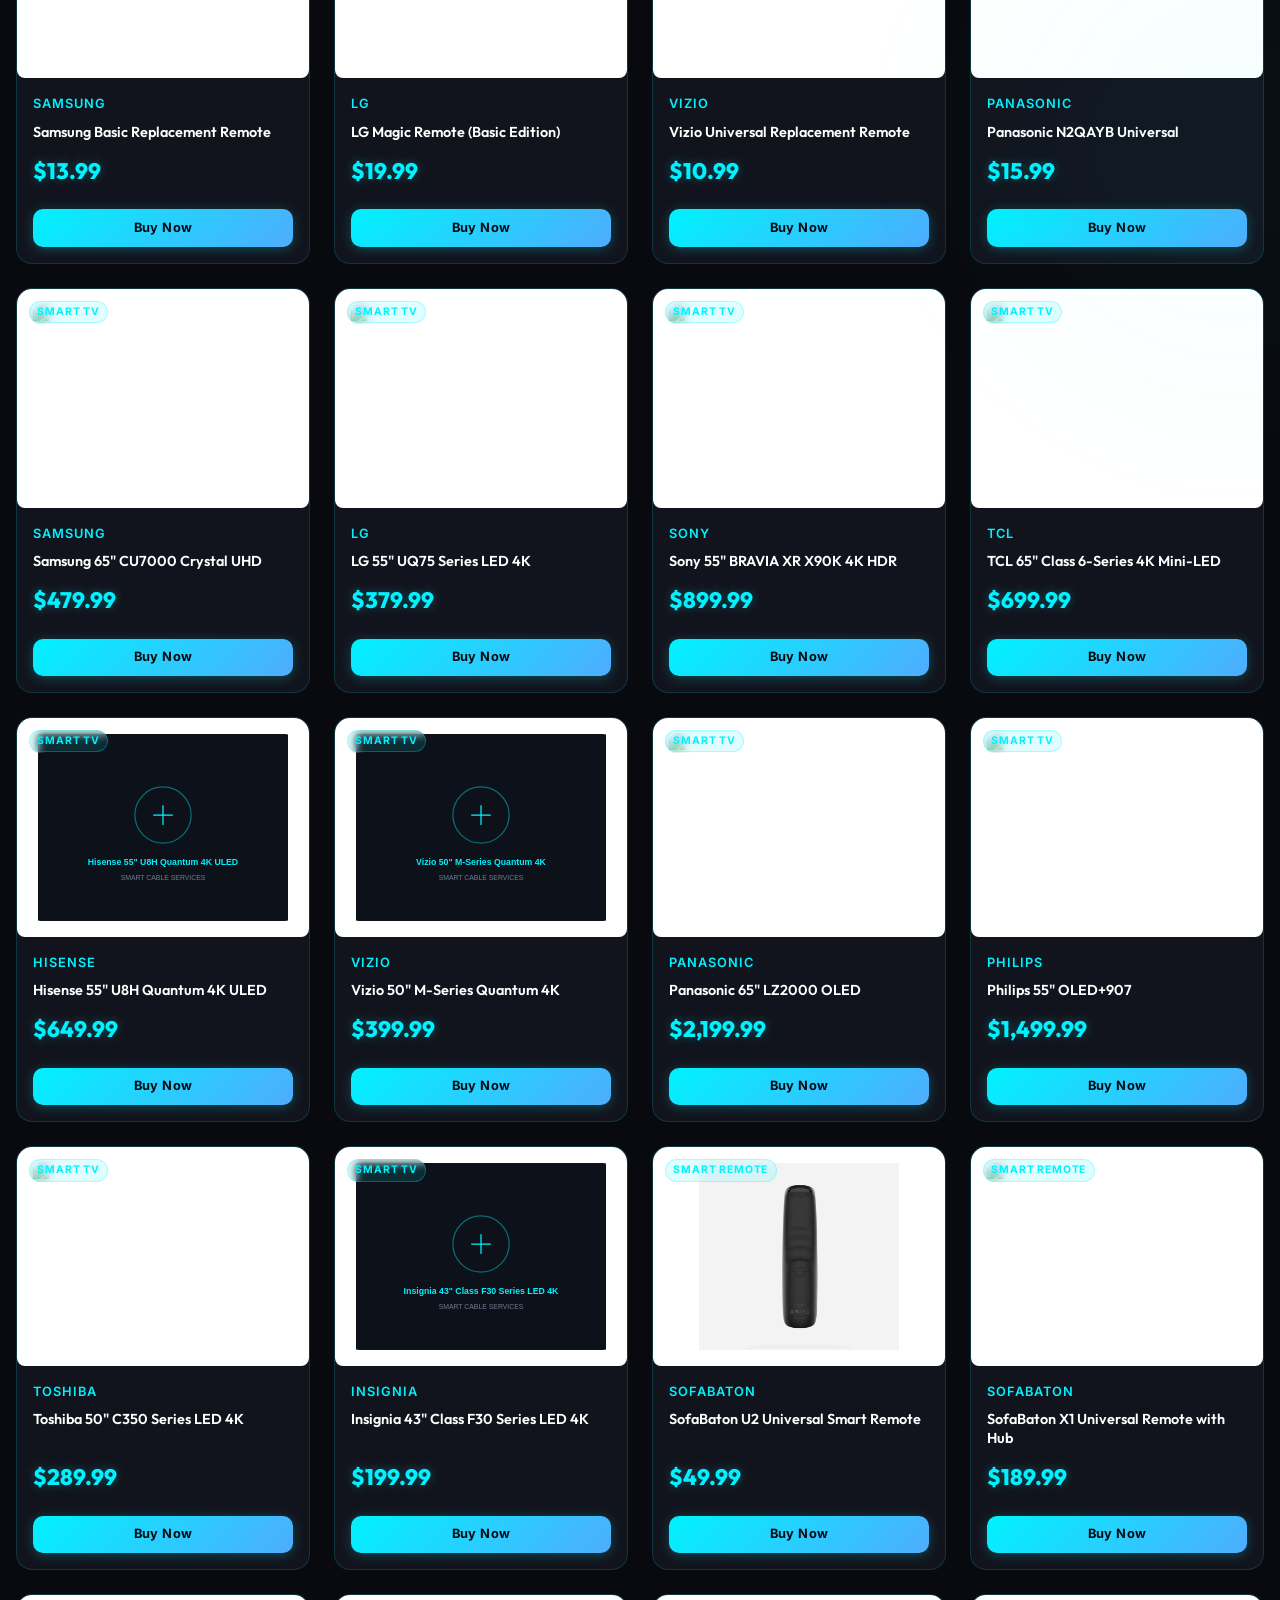
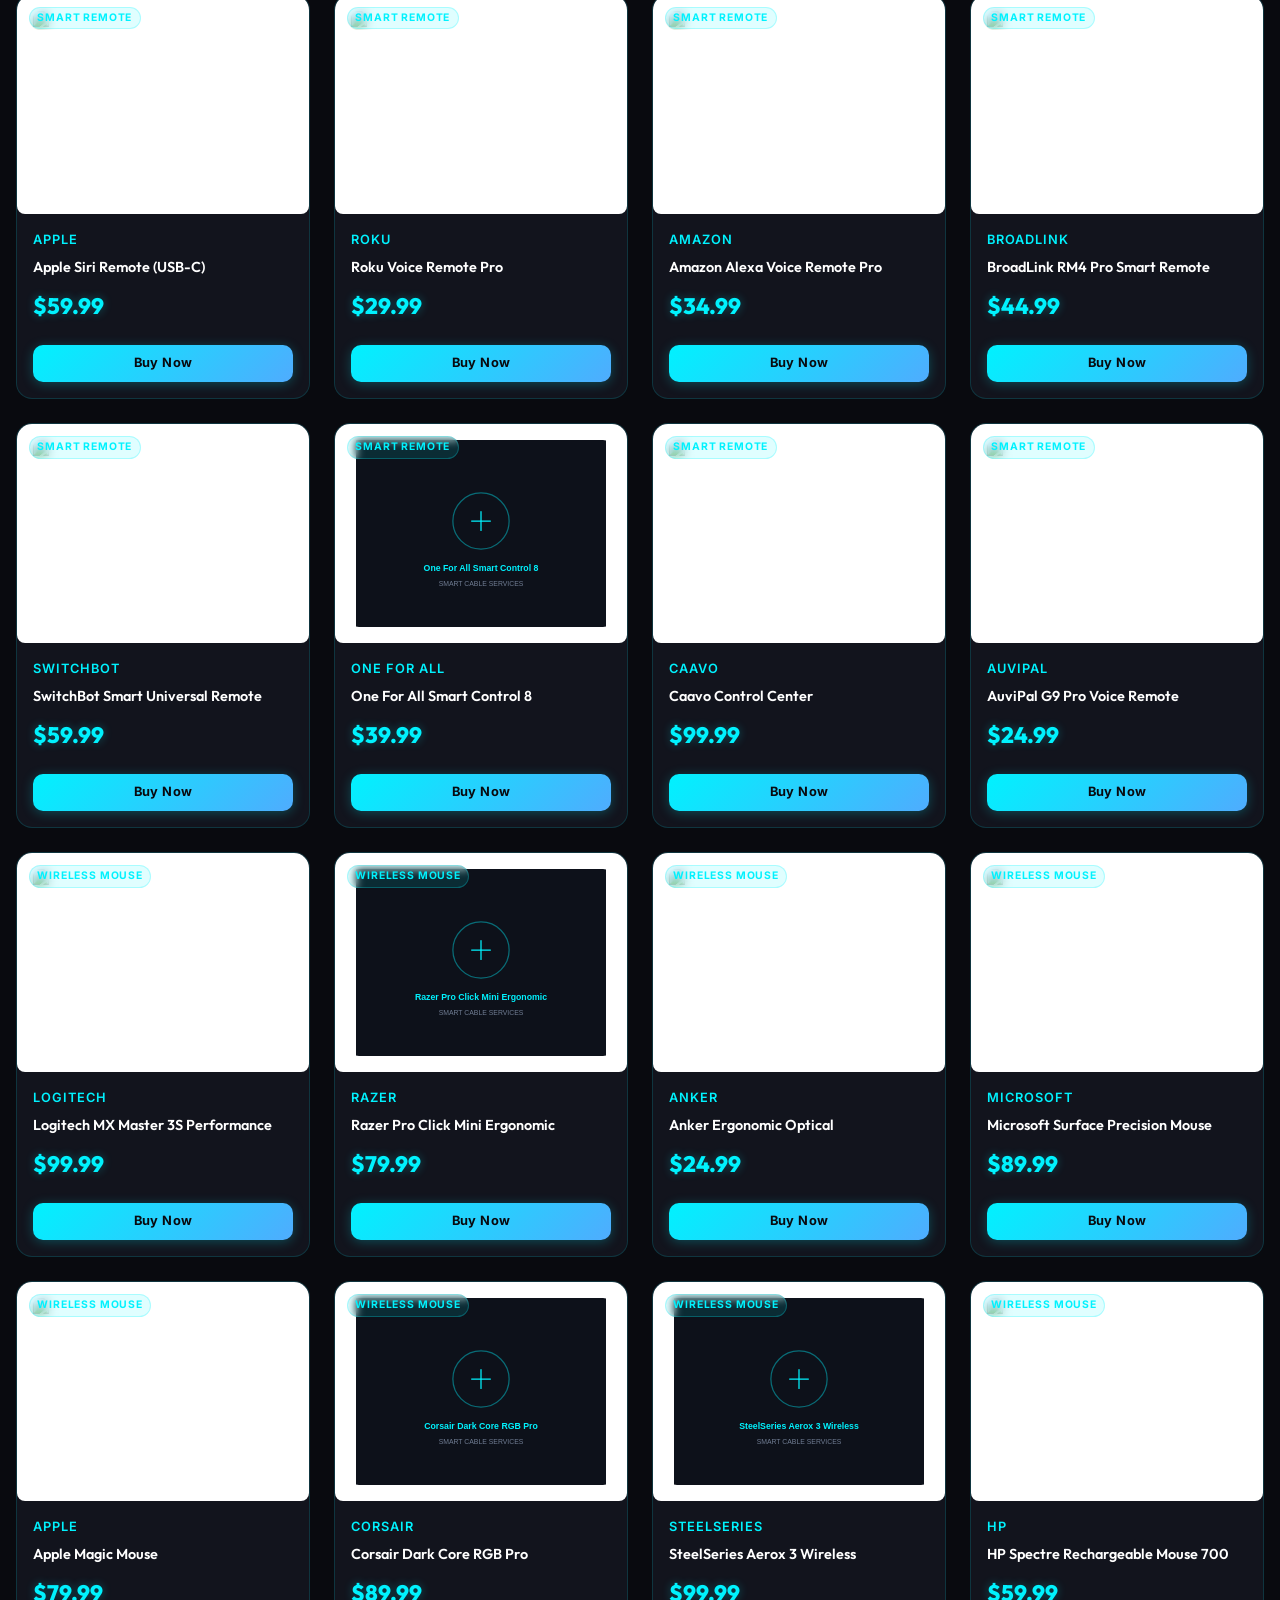
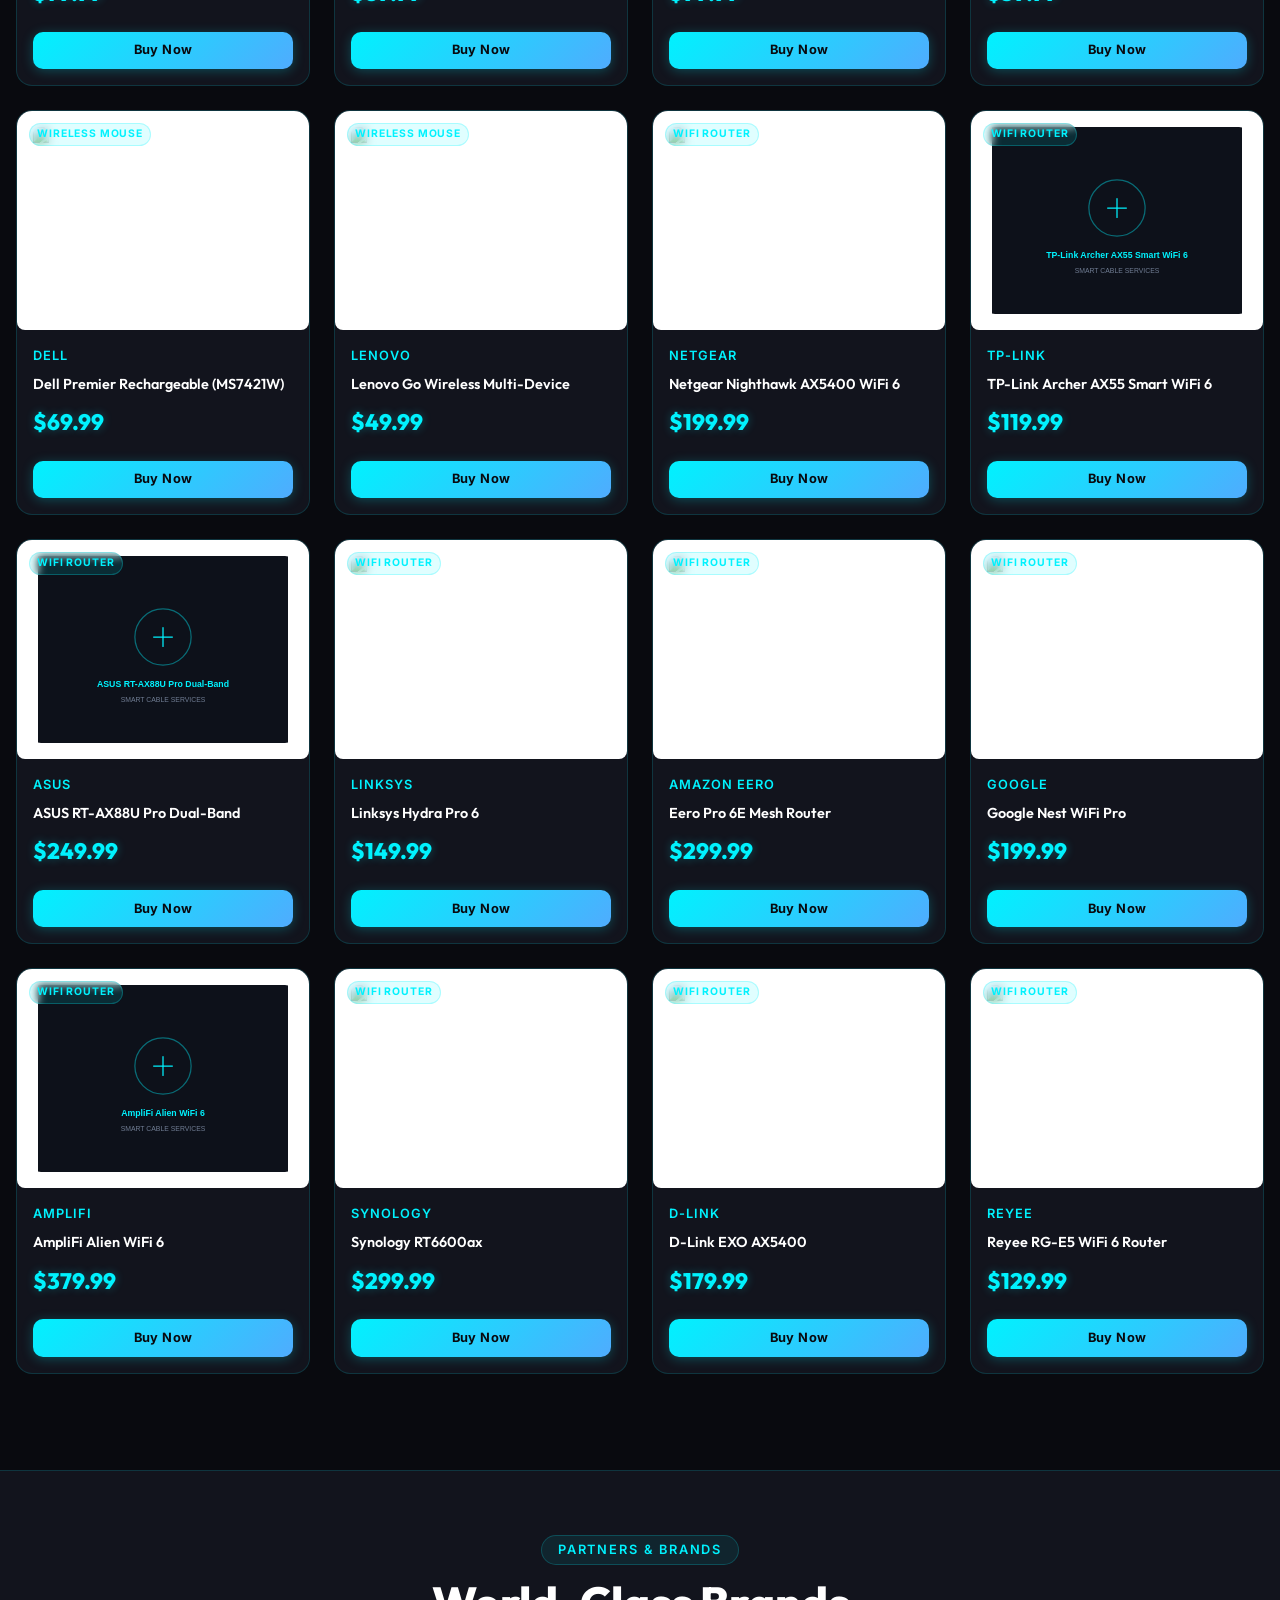
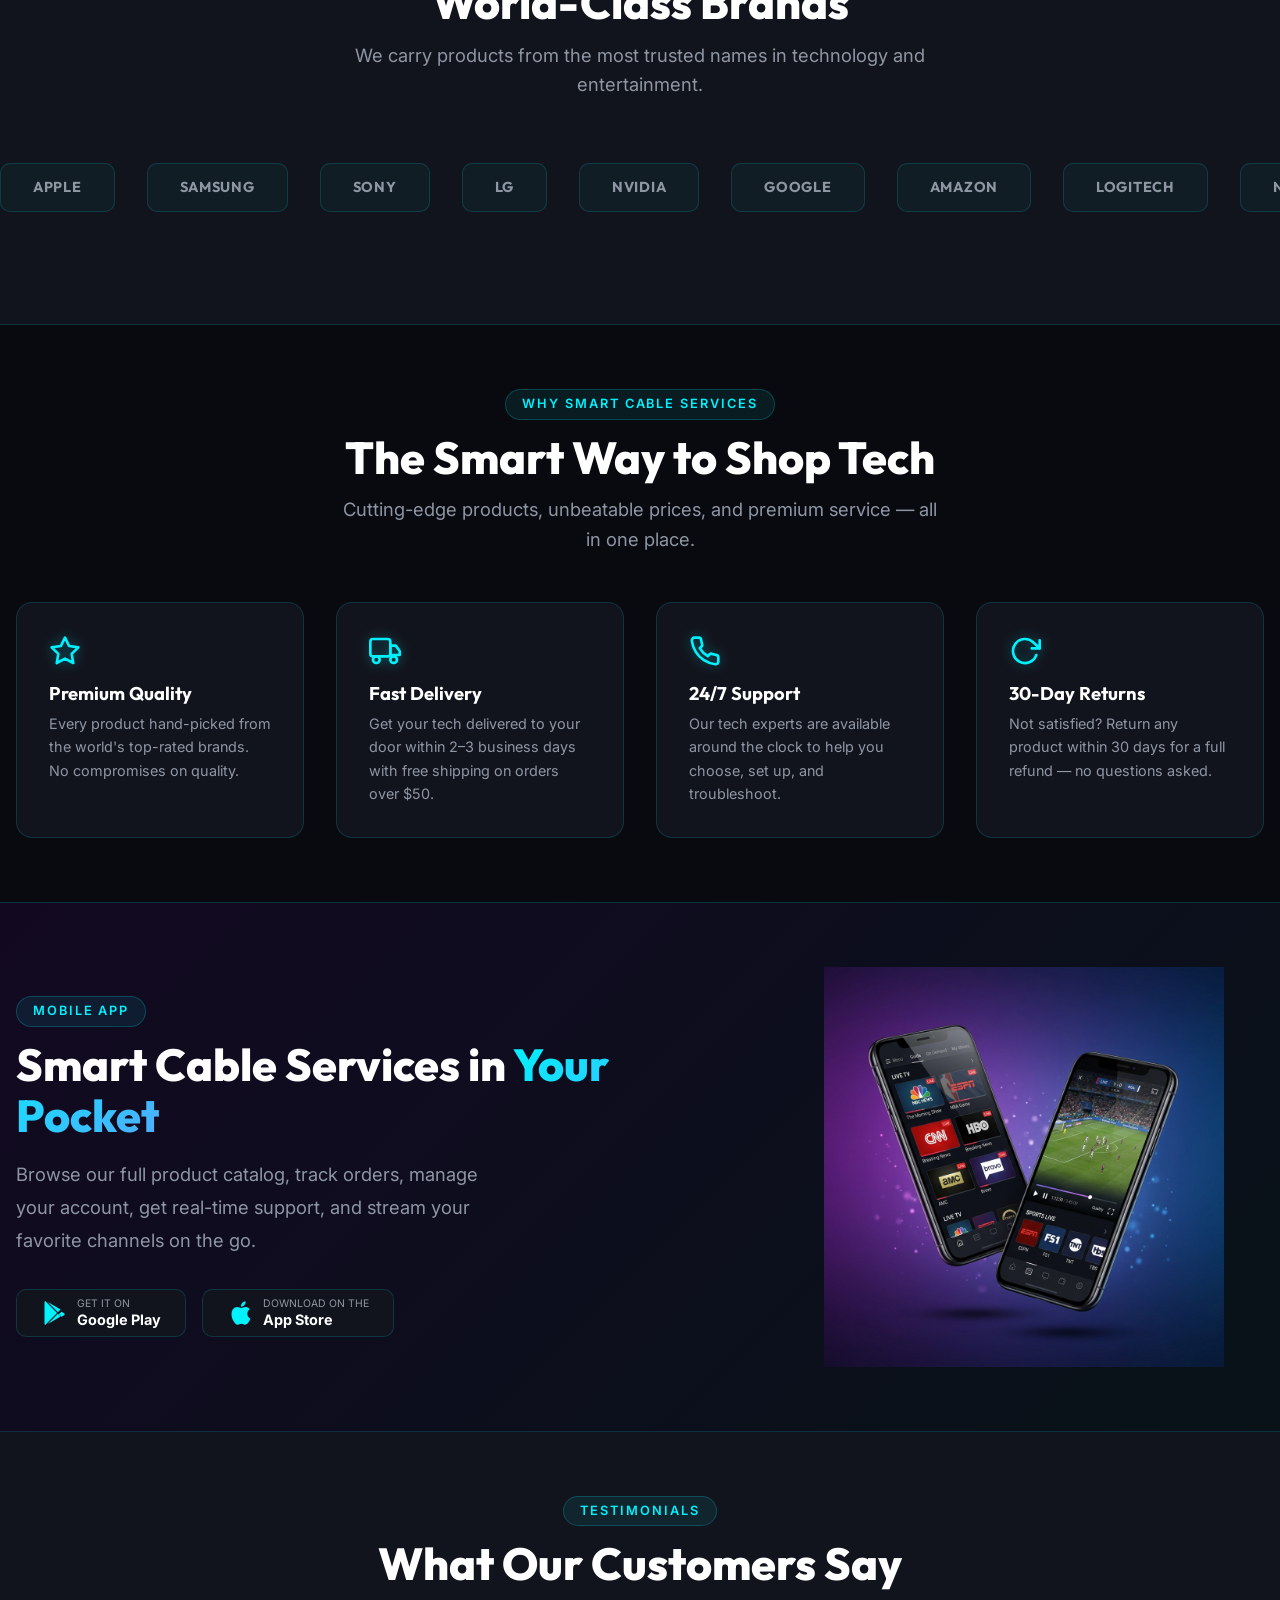
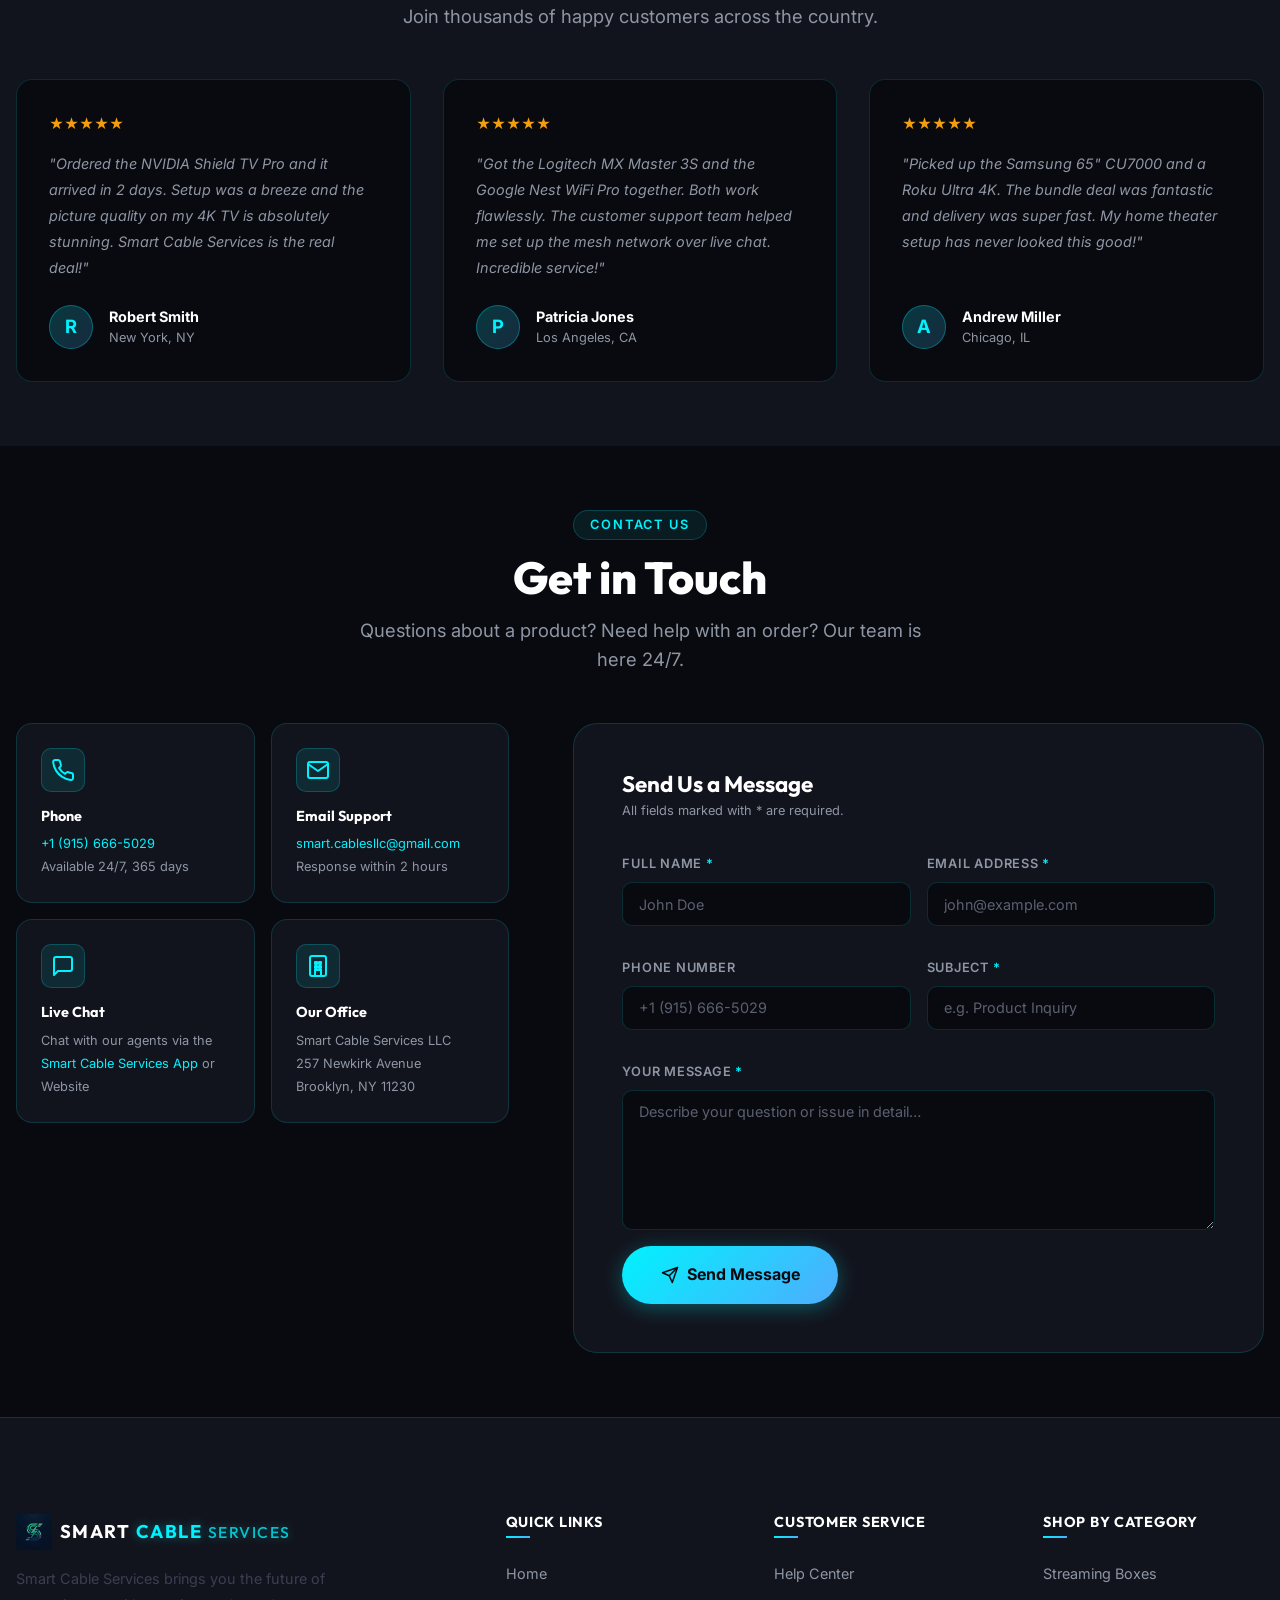
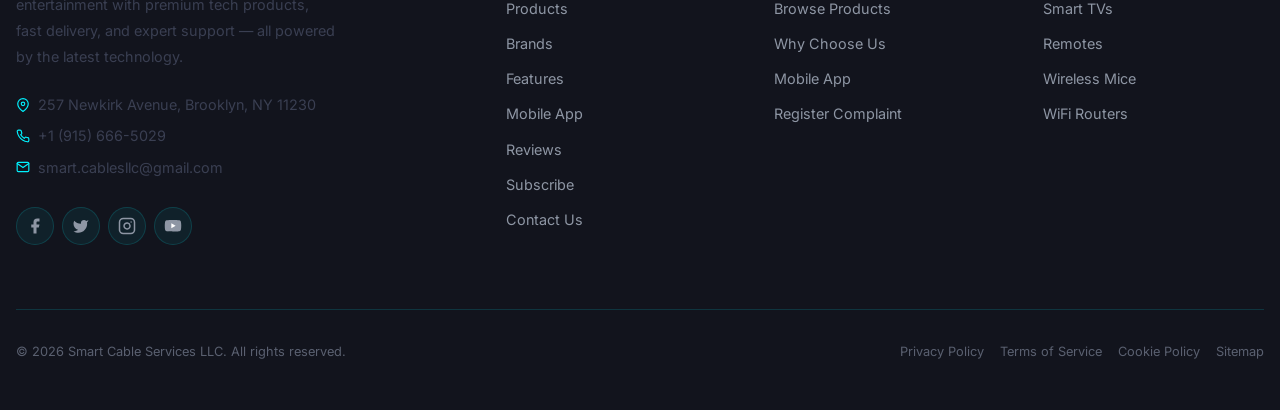
==== commit dfbc9077: "Upgrade products catalog with authentic hardware images, reorder filter tabs, enhance hero backgroun" ====
--- a/index.html
+++ b/index.html
@@ -5,12 +5,12 @@
   <meta charset="UTF-8">
   <meta name="viewport" content="width=device-width, initial-scale=1.0">
   <link rel="icon" type="image/png" href="images/logo.png">
-  <title>Smart Cable Services – Premium Cable TV &amp; Entertainment</title>
+  <title>Smart Cable Services – Premium Tech &amp; Entertainment Products</title>
   <meta name="description"
-    content="Smart Cable Services – your smart choice for premium cable TV. Enjoy HD channels, flexible plans, and seamless entertainment for the whole family.">
-  <meta property="og:title" content="Smart Cable Services – Premium Cable TV & Entertainment">
+    content="Shop premium streaming devices, smart TVs, remotes, wireless mice, and WiFi routers at Smart Cable Services. 60+ top-brand products with fast delivery.">
+  <meta property="og:title" content="Smart Cable Services – Premium Tech &amp; Entertainment Products">
   <meta property="og:description"
-    content="Smart Cable Services – your smart choice for premium cable TV. Enjoy HD channels, flexible plans, and seamless entertainment.">
+    content="Discover our premium product catalog — streaming boxes, smart TVs, remotes, WiFi routers and more.">
   <meta property="og:type" content="website">
   <meta name="twitter:card" content="summary_large_image">
   <meta name="robots" content="index, follow">
@@ -31,6 +31,15 @@
 
 <body>
 
+  <!-- Ambient Floating Tech Glassmorphic Shapes (Margin Decor) -->
+  <div class="ambient-shapes" aria-hidden="true">
+    <div class="ambient-shape ambient-shape--1"></div>
+    <div class="ambient-shape ambient-shape--2"></div>
+    <div class="ambient-shape ambient-shape--3"></div>
+    <div class="ambient-shape ambient-shape--grid ambient-shape--grid-left"></div>
+    <div class="ambient-shape ambient-shape--grid ambient-shape--grid-right"></div>
+  </div>
+
   <!-- ════════════ NAVBAR PLACEHOLDER ════════════ -->
   <div id="navbar-placeholder"></div>
 
@@ -49,29 +58,29 @@
             stroke-linecap="round" stroke-linejoin="round">
             <polygon points="13 2 3 14 12 14 11 22 21 10 12 10 13 2"></polygon>
           </svg>
-          America's Smartest Cable Experience
+          Premium Tech, Delivered to Your Door
         </div>
 
         <h1 class="hero__title">
-          Entertainment<br>Redefined with <span>Smart Cable Services</span>
+          The Future of<br>Home Entertainment<br><span>Starts Here</span>
         </h1>
 
         <p class="hero__description">
-          Crystal-clear HD channels, smart features, and flexible plans designed for every household. Switch to Smart
-          Cable Services and experience the future of television.
+          Explore 60+ premium products — streaming boxes, 4K smart TVs, intelligent remotes,
+          high-performance WiFi routers, and wireless peripherals from the world's top brands.
         </p>
 
         <div class="hero__actions">
-          <a href="#packs" class="btn btn--primary btn--lg" id="hero-cta-explore">
+          <a href="#products" class="btn btn--primary btn--lg" id="hero-cta-shop">
             <svg width="18" height="18" viewBox="0 0 24 24" fill="none" stroke="currentColor" stroke-width="2"
               stroke-linecap="round" stroke-linejoin="round">
-              <rect x="2" y="7" width="20" height="15" rx="2" ry="2"></rect>
-              <polyline points="17 2 12 7 7 2"></polyline>
+              <circle cx="9" cy="21" r="1"></circle><circle cx="20" cy="21" r="1"></circle>
+              <path d="M1 1h4l2.68 13.39a2 2 0 0 0 2 1.61h9.72a2 2 0 0 0 2-1.61L23 6H6"></path>
             </svg>
-            Explore Plans
+            Shop Products
           </a>
           <a href="#features" class="btn btn--secondary btn--lg" id="hero-cta-learn">
-            Learn More
+            Why Choose Us
             <svg width="16" height="16" viewBox="0 0 24 24" fill="none" stroke="currentColor" stroke-width="2"
               stroke-linecap="round" stroke-linejoin="round">
               <line x1="5" y1="12" x2="19" y2="12"></line>
@@ -82,16 +91,16 @@
 
         <div class="hero__stats">
           <div class="hero__stat">
-            <div class="hero__stat-value">500+</div>
-            <div class="hero__stat-label">HD Channels</div>
+            <div class="hero__stat-value">60+</div>
+            <div class="hero__stat-label">Premium Products</div>
           </div>
           <div class="hero__stat">
-            <div class="hero__stat-value">10M+</div>
-            <div class="hero__stat-label">Happy Customers</div>
+            <div class="hero__stat-value">6</div>
+            <div class="hero__stat-label">Categories</div>
           </div>
           <div class="hero__stat">
-            <div class="hero__stat-value">99.9%</div>
-            <div class="hero__stat-label">Uptime</div>
+            <div class="hero__stat-value">Top</div>
+            <div class="hero__stat-label">US Brands Only</div>
           </div>
         </div>
       </div>
@@ -103,249 +112,854 @@
     </section>
 
 
-    <!-- ════════════ RECHARGE BAR ════════════ -->
-    <section id="recharge">
-      <div class="container recharge-bar">
-        <div class="recharge-bar__inner animate-on-scroll">
-          <div class="recharge-bar__label">Instant <span>Recharge</span></div>
-          <div class="recharge-bar__input-wrap">
-            <span class="recharge-bar__input-icon">
-              <svg width="18" height="18" viewBox="0 0 24 24" fill="none" stroke="currentColor" stroke-width="2"
-                stroke-linecap="round" stroke-linejoin="round">
-                <path
-                  d="M22 16.92v3a2 2 0 0 1-2.18 2 19.79 19.79 0 0 1-8.63-3.07 19.5 19.5 0 0 1-6-6 19.79 19.79 0 0 1-3.07-8.67A2 2 0 0 1 4.11 2h3a2 2 0 0 1 2 1.72 12.84 12.84 0 0 0 .7 2.81 2 2 0 0 1-.45 2.11L8.09 9.91a16 16 0 0 0 6 6l1.27-1.27a2 2 0 0 1 2.11-.45 12.84 12.84 0 0 0 2.81.7A2 2 0 0 1 22 16.92z">
-                </path>
-              </svg>
-            </span>
-            <input type="text" class="recharge-bar__input" id="recharge-input"
-              placeholder="Enter Mobile No. or Subscriber ID" aria-label="Enter Mobile Number or Subscriber ID">
-          </div>
-          <button class="btn btn--primary" id="recharge-btn">
-            <svg width="16" height="16" viewBox="0 0 24 24" fill="none" stroke="currentColor" stroke-width="2"
-              stroke-linecap="round" stroke-linejoin="round">
-              <polygon points="13 2 3 14 12 14 11 22 21 10 12 10 13 2"></polygon>
-            </svg>
-            Proceed
-          </button>
+    <!-- ════════════ PRODUCTS SHOWCASE ════════════ -->
+    <section class="products section" id="products">
+      <div class="container">
+        <div class="section__header animate-on-scroll">
+          <span class="section__tag">Product Catalog</span>
+          <h2 class="section__title">Shop Premium Tech</h2>
+          <p class="section__subtitle">Hand-picked devices from the world's leading brands. Filter by category to find exactly what you need.</p>
         </div>
+
+        <!-- Filter Tabs -->
+        <div class="filter-tabs animate-on-scroll" data-filter-group="products-grid" role="tablist">
+          <button class="filter-tab" data-filter="streaming" role="tab" id="filter-streaming">📺 Streaming Boxes</button>
+          <button class="filter-tab" data-filter="simple-remote" role="tab" id="filter-simple-remote">🎮 Simple Remotes</button>
+          <button class="filter-tab" data-filter="smart-tv" role="tab" id="filter-smart-tv">🖥️ Smart TVs</button>
+          <button class="filter-tab" data-filter="smart-remote" role="tab" id="filter-smart-remote">🔊 Smart Remotes</button>
+          <button class="filter-tab" data-filter="mouse" role="tab" id="filter-mouse">🖱️ Wireless Mice</button>
+          <button class="filter-tab" data-filter="router" role="tab" id="filter-router">📡 WiFi Routers</button>
+          <button class="filter-tab filter-tab--active" data-filter="all" role="tab" id="filter-all">✨ All Products</button>
+        </div>
+
+        <!-- Products Grid -->
+        <div class="products__grid" id="products-grid">
+
+          <!-- ── Category 1: Cable Boxes & Streaming Devices ── -->
+
+          <div class="product-card animate-on-scroll" data-category="streaming" id="prod-apple-tv">
+            <span class="product-card__cat-tag">Streaming</span>
+            <div class="product-card__image-wrap">
+              <img class="product-card__img product-img" src="https://www.apple.com/v/apple-tv-4k/am/images/overview/hero/hero_tv_remote__da02803g5doy_large.png" alt="Apple TV 4K (128GB)" loading="lazy">
+            </div>
+            <div class="product-card__body">
+              <div class="product-card__brand">Apple</div>
+              <div class="product-card__name">Apple TV 4K (128GB)</div>
+              <div class="product-card__price">$149.99</div>
+              <a href="#contact" class="product-card__btn" id="buy-apple-tv">Buy Now</a>
+            </div>
+          </div>
+
+          <div class="product-card animate-on-scroll" data-category="streaming" id="prod-roku-ultra">
+            <span class="product-card__cat-tag">Streaming</span>
+            <div class="product-card__image-wrap">
+              <img class="product-card__img product-img" src="https://images.contentstack.io/v3/assets/blt50354f32a8eecd28/blt88d3bd9595114282/67609059117e7e65ca46c8a6/ultra-pdp-carousel_cnn-badge_780x600.png?branch=production" alt="Roku Ultra 4K Streaming Box" loading="lazy">
+            </div>
+            <div class="product-card__body">
+              <div class="product-card__brand">Roku</div>
+              <div class="product-card__name">Roku Ultra 4K Streaming Box</div>
+              <div class="product-card__price">$99.99</div>
+              <a href="#contact" class="product-card__btn" id="buy-roku-ultra">Buy Now</a>
+            </div>
+          </div>
+
+          <div class="product-card animate-on-scroll" data-category="streaming" id="prod-fire-cube">
+            <span class="product-card__cat-tag">Streaming</span>
+            <div class="product-card__image-wrap">
+              <img class="product-card__img product-img" src="https://m.media-amazon.com/images/I/61LVxM1exDL._AC_SL1000_.jpg" alt="Amazon Fire TV Cube (3rd Gen)" loading="lazy">
+            </div>
+            <div class="product-card__body">
+              <div class="product-card__brand">Amazon</div>
+              <div class="product-card__name">Amazon Fire TV Cube (3rd Gen)</div>
+              <div class="product-card__price">$139.99</div>
+              <a href="#contact" class="product-card__btn" id="buy-fire-cube">Buy Now</a>
+            </div>
+          </div>
+
+          <div class="product-card animate-on-scroll" data-category="streaming" id="prod-nvidia-shield">
+            <span class="product-card__cat-tag">Streaming</span>
+            <div class="product-card__image-wrap">
+              <img src="https://pisces.bbystatic.com/image2/BestBuy_US/images/products/6370/6370425_sd.jpg" alt="NVIDIA Shield TV Pro" class="product-card__img product-img">
+            </div>
+            <div class="product-card__body">
+              <div class="product-card__brand">NVIDIA</div>
+              <div class="product-card__name">NVIDIA Shield TV Pro</div>
+              <div class="product-card__price">$199.99</div>
+              <a href="#contact" class="product-card__btn" id="buy-nvidia-shield">Buy Now</a>
+            </div>
+          </div>
+
+          <div class="product-card animate-on-scroll" data-category="streaming" id="prod-chromecast">
+            <span class="product-card__cat-tag">Streaming</span>
+            <div class="product-card__image-wrap">
+              <img class="product-card__img product-img" src="https://pisces.bbystatic.com/image2/BestBuy_US/images/products/6370/6370425_sd.jpg" alt="Chromecast with Google TV (4K)" loading="lazy">
+            </div>
+            <div class="product-card__body">
+              <div class="product-card__brand">Google</div>
+              <div class="product-card__name">Chromecast with Google TV (4K)</div>
+              <div class="product-card__price">$49.99</div>
+              <a href="#contact" class="product-card__btn" id="buy-chromecast">Buy Now</a>
+            </div>
+          </div>
+
+          <div class="product-card animate-on-scroll" data-category="streaming" id="prod-xiaomi-mibox">
+            <span class="product-card__cat-tag">Streaming</span>
+            <div class="product-card__image-wrap">
+              <img src="https://i01.appmifile.com/v1/MI_18455B3E4DA706226CF7535A58E875F0267/pms_1681282654.56587528.png" alt="Xiaomi Mi Box S 4K" class="product-card__img product-img">
+            </div>
+            <div class="product-card__body">
+              <div class="product-card__brand">Xiaomi</div>
+              <div class="product-card__name">Xiaomi Mi Box S 4K</div>
+              <div class="product-card__price">$59.99</div>
+              <a href="#contact" class="product-card__btn" id="buy-xiaomi-mibox">Buy Now</a>
+            </div>
+          </div>
+
+          <div class="product-card animate-on-scroll" data-category="streaming" id="prod-tivo-stream">
+            <span class="product-card__cat-tag">Streaming</span>
+            <div class="product-card__image-wrap">
+              <img src="https://pisces.bbystatic.com/image2/BestBuy_US/images/products/6470/6470822_sd.jpg" alt="TiVo Stream 4K" class="product-card__img product-img">
+            </div>
+            <div class="product-card__body">
+              <div class="product-card__brand">TiVo</div>
+              <div class="product-card__name">TiVo Stream 4K</div>
+              <div class="product-card__price">$39.99</div>
+              <a href="#contact" class="product-card__btn" id="buy-tivo-stream">Buy Now</a>
+            </div>
+          </div>
+
+          <div class="product-card animate-on-scroll" data-category="streaming" id="prod-onn-google">
+            <span class="product-card__cat-tag">Streaming</span>
+            <div class="product-card__image-wrap">
+              <img src="https://i5.walmartimages.com/seo/onn-Google-TV-4K-Streaming-Box-New-2023-4K-UHD-Resolution_b88ec6f0-e014-4071-a66c-6d6050079e72.b04e9223fea65d1167ff334cc467847a.png?odnHeight=768&odnWidth=768&odnBg=FFFFFF" alt="Onn. Google TV 4K Streaming Box" class="product-card__img product-img">
+            </div>
+            <div class="product-card__body">
+              <div class="product-card__brand">Onn.</div>
+              <div class="product-card__name">Onn. Google TV 4K Streaming Box</div>
+              <div class="product-card__price">$19.99</div>
+              <a href="#contact" class="product-card__btn" id="buy-onn-google">Buy Now</a>
+            </div>
+          </div>
+
+          <div class="product-card animate-on-scroll" data-category="streaming" id="prod-formuler-z11">
+            <span class="product-card__cat-tag">Streaming</span>
+            <div class="product-card__image-wrap">
+              <img src="https://static.wixstatic.com/media/82c044_bc2cf429001e405b9545fcbe23c8a150~mv2.jpg" alt="Formuler Z11 Pro Max" class="product-card__img product-img">
+            </div>
+            <div class="product-card__body">
+              <div class="product-card__brand">Formuler</div>
+              <div class="product-card__name">Formuler Z11 Pro Max</div>
+              <div class="product-card__price">$159.99</div>
+              <a href="#contact" class="product-card__btn" id="buy-formuler-z11">Buy Now</a>
+            </div>
+          </div>
+
+          <div class="product-card animate-on-scroll" data-category="streaming" id="prod-roku-express">
+            <span class="product-card__cat-tag">Streaming</span>
+            <div class="product-card__image-wrap">
+              <img src="https://i5.walmartimages.com/seo/Roku-Express-4K-Streaming-Player-HD-4K-HDR-with-Roku-Voice-Remote-with-TV-Controls_7eb811ad-e3ad-48d0-8179-253553bc6cd2.57215fc97b572ca619839e9017ae0ec7.jpeg?odnHeight=768&odnWidth=768&odnBg=FFFFFF" alt="Roku Express 4K+" class="product-card__img product-img">
+            </div>
+            <div class="product-card__body">
+              <div class="product-card__brand">Roku</div>
+              <div class="product-card__name">Roku Express 4K+</div>
+              <div class="product-card__price">$39.99</div>
+              <a href="#contact" class="product-card__btn" id="buy-roku-express">Buy Now</a>
+            </div>
+          </div>
+
+          <!-- ── Category 2: Simple TV Remotes ── -->
+
+          <div class="product-card animate-on-scroll" data-category="simple-remote" id="prod-ge-remote">
+            <span class="product-card__cat-tag">Remote</span>
+            <div class="product-card__image-wrap">
+              <img class="product-card__img product-img" src="https://i5.walmartimages.com/seo/Roku-Express-4K-Streaming-Player-HD-4K-HDR-with-Roku-Voice-Remote-with-TV-Controls_7eb811ad-e3ad-48d0-8179-253553bc6cd2.57215fc97b572ca619839e9017ae0ec7.jpeg?odnHeight=768&odnWidth=768&odnBg=FFFFFF" alt="GE 4-Device Universal Remote" loading="lazy">
+            </div>
+            <div class="product-card__body">
+              <div class="product-card__brand">GE</div>
+              <div class="product-card__name">GE 4-Device Universal Remote</div>
+              <div class="product-card__price">$14.99</div>
+              <a href="#contact" class="product-card__btn" id="buy-ge-remote">Buy Now</a>
+            </div>
+          </div>
+
+          <div class="product-card animate-on-scroll" data-category="simple-remote" id="prod-rca-remote">
+            <span class="product-card__cat-tag">Remote</span>
+            <div class="product-card__image-wrap">
+              <img src="https://pisces.bbystatic.com/image2/BestBuy_US/images/products/6537/6537924_sd.jpg" alt="RCA 3-Device Basic TV Remote" class="product-card__img product-img">
+            </div>
+            <div class="product-card__body">
+              <div class="product-card__brand">RCA</div>
+              <div class="product-card__name">RCA 3-Device Basic TV Remote</div>
+              <div class="product-card__price">$9.99</div>
+              <a href="#contact" class="product-card__btn" id="buy-rca-remote">Buy Now</a>
+            </div>
+          </div>
+
+          <div class="product-card animate-on-scroll" data-category="simple-remote" id="prod-ofa-contour">
+            <span class="product-card__cat-tag">Remote</span>
+            <div class="product-card__image-wrap">
+              <img class="product-card__img product-img" src="https://pisces.bbystatic.com/image2/BestBuy_US/images/products/6537/6537924_sd.jpg" alt="One For All Contour Universal" loading="lazy">
+            </div>
+            <div class="product-card__body">
+              <div class="product-card__brand">One For All</div>
+              <div class="product-card__name">One For All Contour Universal</div>
+              <div class="product-card__price">$12.99</div>
+              <a href="#contact" class="product-card__btn" id="buy-ofa-contour">Buy Now</a>
+            </div>
+          </div>
+
+          <div class="product-card animate-on-scroll" data-category="simple-remote" id="prod-philips-remote">
+            <span class="product-card__cat-tag">Remote</span>
+            <div class="product-card__image-wrap">
+              <img class="product-card__img product-img" src="https://images.philips.com/is/image/philipsconsumer/574f5169eb6d47e29a7ab0bf004c02c0?$png$&wid=410&hei=410&fit=constrain" alt="Philips 4-Device Universal Remote" loading="lazy">
+            </div>
+            <div class="product-card__body">
+              <div class="product-card__brand">Philips</div>
+              <div class="product-card__name">Philips 4-Device Universal Remote</div>
+              <div class="product-card__price">$11.99</div>
+              <a href="#contact" class="product-card__btn" id="buy-philips-remote">Buy Now</a>
+            </div>
+          </div>
+
+          <div class="product-card animate-on-scroll" data-category="simple-remote" id="prod-inteset-remote">
+            <span class="product-card__cat-tag">Remote</span>
+            <div class="product-card__image-wrap">
+              <img src="https://m.media-amazon.com/images/I/41lbxJUJWjL.jpg" alt="Inteset 4-in-1 Universal Backlit" class="product-card__img product-img">
+            </div>
+            <div class="product-card__body">
+              <div class="product-card__brand">Inteset</div>
+              <div class="product-card__name">Inteset 4-in-1 Universal Backlit</div>
+              <div class="product-card__price">$26.99</div>
+              <a href="#contact" class="product-card__btn" id="buy-inteset-remote">Buy Now</a>
+            </div>
+          </div>
+
+          <div class="product-card animate-on-scroll" data-category="simple-remote" id="prod-sony-remote">
+            <span class="product-card__cat-tag">Remote</span>
+            <div class="product-card__image-wrap">
+              <img src="https://m.media-amazon.com/images/I/817lPc1KHoL._AC_SL1500_.jpg" alt="Sony RM-VLZ620 Universal" class="product-card__img product-img">
+            </div>
+            <div class="product-card__body">
+              <div class="product-card__brand">Sony</div>
+              <div class="product-card__name">Sony RM-VLZ620 Universal</div>
+              <div class="product-card__price">$24.99</div>
+              <a href="#contact" class="product-card__btn" id="buy-sony-remote">Buy Now</a>
+            </div>
+          </div>
+
+          <div class="product-card animate-on-scroll" data-category="simple-remote" id="prod-samsung-remote">
+            <span class="product-card__cat-tag">Remote</span>
+            <div class="product-card__image-wrap">
+              <img src="https://pisces.bbystatic.com/image2/BestBuy_US/images/products/6401/6401035_sd.jpg" alt="Samsung Basic Replacement Remote" class="product-card__img product-img">
+            </div>
+            <div class="product-card__body">
+              <div class="product-card__brand">Samsung</div>
+              <div class="product-card__name">Samsung Basic Replacement Remote</div>
+              <div class="product-card__price">$13.99</div>
+              <a href="#contact" class="product-card__btn" id="buy-samsung-remote">Buy Now</a>
+            </div>
+          </div>
+
+          <div class="product-card animate-on-scroll" data-category="simple-remote" id="prod-lg-magic-basic">
+            <span class="product-card__cat-tag">Remote</span>
+            <div class="product-card__image-wrap">
+              <img src="https://m.media-amazon.com/images/I/71ZX6IUxHkL._SL1500_.jpg" alt="LG Magic Remote (Basic Edition)" class="product-card__img product-img">
+            </div>
+            <div class="product-card__body">
+              <div class="product-card__brand">LG</div>
+              <div class="product-card__name">LG Magic Remote (Basic Edition)</div>
+              <div class="product-card__price">$19.99</div>
+              <a href="#contact" class="product-card__btn" id="buy-lg-magic-basic">Buy Now</a>
+            </div>
+          </div>
+
+          <div class="product-card animate-on-scroll" data-category="simple-remote" id="prod-vizio-remote">
+            <span class="product-card__cat-tag">Remote</span>
+            <div class="product-card__image-wrap">
+              <img src="https://m.media-amazon.com/images/I/41JCQjrf5fL.jpg" alt="Vizio Universal Replacement Remote" class="product-card__img product-img">
+            </div>
+            <div class="product-card__body">
+              <div class="product-card__brand">Vizio</div>
+              <div class="product-card__name">Vizio Universal Replacement Remote</div>
+              <div class="product-card__price">$10.99</div>
+              <a href="#contact" class="product-card__btn" id="buy-vizio-remote">Buy Now</a>
+            </div>
+          </div>
+
+          <div class="product-card animate-on-scroll" data-category="simple-remote" id="prod-panasonic-remote">
+            <span class="product-card__cat-tag">Remote</span>
+            <div class="product-card__image-wrap">
+              <img src="https://pisces.bbystatic.com/image2/BestBuy_US/images/products/1272/12720143_sd.jpg" alt="Panasonic N2QAYB Universal" class="product-card__img product-img">
+            </div>
+            <div class="product-card__body">
+              <div class="product-card__brand">Panasonic</div>
+              <div class="product-card__name">Panasonic N2QAYB Universal</div>
+              <div class="product-card__price">$15.99</div>
+              <a href="#contact" class="product-card__btn" id="buy-panasonic-remote">Buy Now</a>
+            </div>
+          </div>
+
+          <!-- ── Category 3: Smart LED TVs ── -->
+
+          <div class="product-card animate-on-scroll" data-category="smart-tv" id="prod-samsung-cu7000">
+            <span class="product-card__cat-tag">Smart TV</span>
+            <div class="product-card__image-wrap">
+              <img class="product-card__img product-img" src="https://pisces.bbystatic.com/image2/BestBuy_US/images/products/1272/12720143_sd.jpg" alt="Samsung 65" CU7000 Crystal UHD" loading="lazy">
+            </div>
+            <div class="product-card__body">
+              <div class="product-card__brand">Samsung</div>
+              <div class="product-card__name">Samsung 65" CU7000 Crystal UHD</div>
+              <div class="product-card__price">$479.99</div>
+              <a href="#contact" class="product-card__btn" id="buy-samsung-cu7000">Buy Now</a>
+            </div>
+          </div>
+
+          <div class="product-card animate-on-scroll" data-category="smart-tv" id="prod-lg-uq75">
+            <span class="product-card__cat-tag">Smart TV</span>
+            <div class="product-card__image-wrap">
+              <img class="product-card__img product-img" src="https://media.us.lg.com/transform/ecomm-PDPGallery-1100x730/3686c3dd-908d-4c6c-80ca-52ad21df07ac/md08003211-DZ-01-jpg" alt="LG 55" UQ75 Series LED 4K" loading="lazy">
+            </div>
+            <div class="product-card__body">
+              <div class="product-card__brand">LG</div>
+              <div class="product-card__name">LG 55" UQ75 Series LED 4K</div>
+              <div class="product-card__price">$379.99</div>
+              <a href="#contact" class="product-card__btn" id="buy-lg-uq75">Buy Now</a>
+            </div>
+          </div>
+
+          <div class="product-card animate-on-scroll" data-category="smart-tv" id="prod-sony-x90k">
+            <span class="product-card__cat-tag">Smart TV</span>
+            <div class="product-card__image-wrap">
+              <img src="https://pisces.bbystatic.com/image2/BestBuy_US/images/products/6499/6499804_sd.jpg" alt="Sony 55" BRAVIA XR X90K 4K HDR" class="product-card__img product-img">
+            </div>
+            <div class="product-card__body">
+              <div class="product-card__brand">Sony</div>
+              <div class="product-card__name">Sony 55" BRAVIA XR X90K 4K HDR</div>
+              <div class="product-card__price">$899.99</div>
+              <a href="#contact" class="product-card__btn" id="buy-sony-x90k">Buy Now</a>
+            </div>
+          </div>
+
+          <div class="product-card animate-on-scroll" data-category="smart-tv" id="prod-tcl-6series">
+            <span class="product-card__cat-tag">Smart TV</span>
+            <div class="product-card__image-wrap">
+              <img class="product-card__img product-img" src="https://pisces.bbystatic.com/image2/BestBuy_US/images/products/6499/6499804_sd.jpg" alt="TCL 65" Class 6-Series 4K Mini-LED" loading="lazy">
+            </div>
+            <div class="product-card__body">
+              <div class="product-card__brand">TCL</div>
+              <div class="product-card__name">TCL 65" Class 6-Series 4K Mini-LED</div>
+              <div class="product-card__price">$699.99</div>
+              <a href="#contact" class="product-card__btn" id="buy-tcl-6series">Buy Now</a>
+            </div>
+          </div>
+
+          <div class="product-card animate-on-scroll" data-category="smart-tv" id="prod-hisense-u8h">
+            <span class="product-card__cat-tag">Smart TV</span>
+            <div class="product-card__image-wrap">
+              <img class="product-card__img product-img" src="https://static.wixstatic.com/media/af1c57_811b70258b1541a7a0238b734827da0e~mv2.png/v1/fill/w_507,h_358,al_c,lg_1,q_85,enc_avif,quality_auto/file.png" alt="Hisense 55" U8H Quantum 4K ULED" loading="lazy">
+            </div>
+            <div class="product-card__body">
+              <div class="product-card__brand">Hisense</div>
+              <div class="product-card__name">Hisense 55" U8H Quantum 4K ULED</div>
+              <div class="product-card__price">$649.99</div>
+              <a href="#contact" class="product-card__btn" id="buy-hisense-u8h">Buy Now</a>
+            </div>
+          </div>
+
+          <div class="product-card animate-on-scroll" data-category="smart-tv" id="prod-vizio-mseries">
+            <span class="product-card__cat-tag">Smart TV</span>
+            <div class="product-card__image-wrap">
+              <img class="product-card__img product-img" src="https://www.vizio.com/content/dam/vizio/us/en/images/product/2021/tv/m-series/m50q7-j01/gallery/2022_MQ7-Series_M50Q7-J01_Front_OS.jpg/_jcr_content/renditions/cq5dam.web.640.480.png" alt="Vizio 50" M-Series Quantum 4K" loading="lazy">
+            </div>
+            <div class="product-card__body">
+              <div class="product-card__brand">Vizio</div>
+              <div class="product-card__name">Vizio 50" M-Series Quantum 4K</div>
+              <div class="product-card__price">$399.99</div>
+              <a href="#contact" class="product-card__btn" id="buy-vizio-mseries">Buy Now</a>
+            </div>
+          </div>
+
+          <div class="product-card animate-on-scroll" data-category="smart-tv" id="prod-panasonic-lz2000">
+            <span class="product-card__cat-tag">Smart TV</span>
+            <div class="product-card__image-wrap">
+              <img src="https://sk.panasonic.com/wp-content/uploads/2022/10/TX-65LZ2000E_001.jpg" alt="Panasonic 65" LZ2000 OLED" class="product-card__img product-img">
+            </div>
+            <div class="product-card__body">
+              <div class="product-card__brand">Panasonic</div>
+              <div class="product-card__name">Panasonic 65" LZ2000 OLED</div>
+              <div class="product-card__price">$2,199.99</div>
+              <a href="#contact" class="product-card__btn" id="buy-panasonic-lz2000">Buy Now</a>
+            </div>
+          </div>
+
+          <div class="product-card animate-on-scroll" data-category="smart-tv" id="prod-philips-oled907">
+            <span class="product-card__cat-tag">Smart TV</span>
+            <div class="product-card__image-wrap">
+              <img src="https://images.philips.com/is/image/PhilipsConsumer/55OLED907_12-IMS-en_US?wid=800" alt="Philips 55" OLED+907" class="product-card__img product-img">
+            </div>
+            <div class="product-card__body">
+              <div class="product-card__brand">Philips</div>
+              <div class="product-card__name">Philips 55" OLED+907</div>
+              <div class="product-card__price">$1,499.99</div>
+              <a href="#contact" class="product-card__btn" id="buy-philips-oled907">Buy Now</a>
+            </div>
+          </div>
+
+          <div class="product-card animate-on-scroll" data-category="smart-tv" id="prod-toshiba-c350">
+            <span class="product-card__cat-tag">Smart TV</span>
+            <div class="product-card__image-wrap">
+              <img class="product-card__img product-img" src="https://images.philips.com/is/image/PhilipsConsumer/55OLED907_12-IMS-en_US?wid=800" alt="Toshiba 50" C350 Series LED 4K" loading="lazy">
+            </div>
+            <div class="product-card__body">
+              <div class="product-card__brand">Toshiba</div>
+              <div class="product-card__name">Toshiba 50" C350 Series LED 4K</div>
+              <div class="product-card__price">$289.99</div>
+              <a href="#contact" class="product-card__btn" id="buy-toshiba-c350">Buy Now</a>
+            </div>
+          </div>
+
+          <div class="product-card animate-on-scroll" data-category="smart-tv" id="prod-insignia-f30">
+            <span class="product-card__cat-tag">Smart TV</span>
+            <div class="product-card__image-wrap">
+              <img class="product-card__img product-img" src="https://pisces.bbystatic.com/image2/BestBuy_US/images/products/6448/6448758_sd.jpg" alt="Insignia 43" Class F30 Series LED 4K" loading="lazy">
+            </div>
+            <div class="product-card__body">
+              <div class="product-card__brand">Insignia</div>
+              <div class="product-card__name">Insignia 43" Class F30 Series LED 4K</div>
+              <div class="product-card__price">$199.99</div>
+              <a href="#contact" class="product-card__btn" id="buy-insignia-f30">Buy Now</a>
+            </div>
+          </div>
+
+          <!-- ── Category 4: Smart TV Remotes ── -->
+
+          <div class="product-card animate-on-scroll" data-category="smart-remote" id="prod-sofabaton-u2">
+            <span class="product-card__cat-tag">Smart Remote</span>
+            <div class="product-card__image-wrap">
+              <img src="images/products/prod-sofabaton-u2.png" alt="SofaBaton U2 Universal Smart Remote" class="product-card__img product-img">
+            </div>
+            <div class="product-card__body">
+              <div class="product-card__brand">SofaBaton</div>
+              <div class="product-card__name">SofaBaton U2 Universal Smart Remote</div>
+              <div class="product-card__price">$49.99</div>
+              <a href="#contact" class="product-card__btn" id="buy-sofabaton-u2">Buy Now</a>
+            </div>
+          </div>
+
+          <div class="product-card animate-on-scroll" data-category="smart-remote" id="prod-sofabaton-x1">
+            <span class="product-card__cat-tag">Smart Remote</span>
+            <div class="product-card__image-wrap">
+              <img src="https://www.sofabaton.com/wp-content/uploads/2023/10/sofabaton-x1-universal-remote-control.png" alt="SofaBaton X1 Universal Remote with Hub" class="product-card__img product-img">
+            </div>
+            <div class="product-card__body">
+              <div class="product-card__brand">SofaBaton</div>
+              <div class="product-card__name">SofaBaton X1 Universal Remote with Hub</div>
+              <div class="product-card__price">$189.99</div>
+              <a href="#contact" class="product-card__btn" id="buy-sofabaton-x1">Buy Now</a>
+            </div>
+          </div>
+
+          <div class="product-card animate-on-scroll" data-category="smart-remote" id="prod-apple-siri">
+            <span class="product-card__cat-tag">Smart Remote</span>
+            <div class="product-card__image-wrap">
+              <img class="product-card__img product-img" src="https://www.sofabaton.com/wp-content/uploads/2023/10/sofabaton-x1-universal-remote-control.png" alt="Apple Siri Remote (USB-C)" loading="lazy">
+            </div>
+            <div class="product-card__body">
+              <div class="product-card__brand">Apple</div>
+              <div class="product-card__name">Apple Siri Remote (USB-C)</div>
+              <div class="product-card__price">$59.99</div>
+              <a href="#contact" class="product-card__btn" id="buy-apple-siri">Buy Now</a>
+            </div>
+          </div>
+
+          <div class="product-card animate-on-scroll" data-category="smart-remote" id="prod-roku-voice-pro">
+            <span class="product-card__cat-tag">Smart Remote</span>
+            <div class="product-card__image-wrap">
+              <img src="https://i5.walmartimages.com/seo/Roku-Voice-Remote-Pro-2nd-Ed-Rechargeable-TV-Remote-Control-Hands-free-Voice-Controls-Backlit-Buttons-Lost-Remote-Finder-Replacement-Remote-Compatibl_9776b215-7136-477f-84ad-c03cbb06a897.d761f877965a426f16ecdfb80febe716.jpeg?odnHeight=768&odnWidth=768&odnBg=FFFFFF" alt="Roku Voice Remote Pro" class="product-card__img product-img">
+            </div>
+            <div class="product-card__body">
+              <div class="product-card__brand">Roku</div>
+              <div class="product-card__name">Roku Voice Remote Pro</div>
+              <div class="product-card__price">$29.99</div>
+              <a href="#contact" class="product-card__btn" id="buy-roku-voice-pro">Buy Now</a>
+            </div>
+          </div>
+
+          <div class="product-card animate-on-scroll" data-category="smart-remote" id="prod-alexa-voice">
+            <span class="product-card__cat-tag">Smart Remote</span>
+            <div class="product-card__image-wrap">
+              <img class="product-card__img product-img" src="https://i5.walmartimages.com/seo/Roku-Voice-Remote-Pro-2nd-Ed-Rechargeable-TV-Remote-Control-Hands-free-Voice-Controls-Backlit-Buttons-Lost-Remote-Finder-Replacement-Remote-Compatibl_9776b215-7136-477f-84ad-c03cbb06a897.d761f877965a426f16ecdfb80febe716.jpeg?odnHeight=768&odnWidth=768&odnBg=FFFFFF" alt="Amazon Alexa Voice Remote Pro" loading="lazy">
+            </div>
+            <div class="product-card__body">
+              <div class="product-card__brand">Amazon</div>
+              <div class="product-card__name">Amazon Alexa Voice Remote Pro</div>
+              <div class="product-card__price">$34.99</div>
+              <a href="#contact" class="product-card__btn" id="buy-alexa-voice">Buy Now</a>
+            </div>
+          </div>
+
+          <div class="product-card animate-on-scroll" data-category="smart-remote" id="prod-broadlink-rm4">
+            <span class="product-card__cat-tag">Smart Remote</span>
+            <div class="product-card__image-wrap">
+              <img src="https://m.media-amazon.com/images/I/51t7+8NmPXL.jpg" alt="BroadLink RM4 Pro Smart Remote" class="product-card__img product-img">
+            </div>
+            <div class="product-card__body">
+              <div class="product-card__brand">BroadLink</div>
+              <div class="product-card__name">BroadLink RM4 Pro Smart Remote</div>
+              <div class="product-card__price">$44.99</div>
+              <a href="#contact" class="product-card__btn" id="buy-broadlink-rm4">Buy Now</a>
+            </div>
+          </div>
+
+          <div class="product-card animate-on-scroll" data-category="smart-remote" id="prod-switchbot-remote">
+            <span class="product-card__cat-tag">Smart Remote</span>
+            <div class="product-card__image-wrap">
+              <img class="product-card__img product-img" src="https://m.media-amazon.com/images/I/51t7+8NmPXL.jpg" alt="SwitchBot Smart Universal Remote" loading="lazy">
+            </div>
+            <div class="product-card__body">
+              <div class="product-card__brand">SwitchBot</div>
+              <div class="product-card__name">SwitchBot Smart Universal Remote</div>
+              <div class="product-card__price">$59.99</div>
+              <a href="#contact" class="product-card__btn" id="buy-switchbot-remote">Buy Now</a>
+            </div>
+          </div>
+
+          <div class="product-card animate-on-scroll" data-category="smart-remote" id="prod-ofa-smart8">
+            <span class="product-card__cat-tag">Smart Remote</span>
+            <div class="product-card__image-wrap">
+              <img class="product-card__img product-img" src="https://www.oneforall.com/sites/default/files/styles/header_inner_image/public/2018-10/URC-7880.png" alt="One For All Smart Control 8" loading="lazy">
+            </div>
+            <div class="product-card__body">
+              <div class="product-card__brand">One For All</div>
+              <div class="product-card__name">One For All Smart Control 8</div>
+              <div class="product-card__price">$39.99</div>
+              <a href="#contact" class="product-card__btn" id="buy-ofa-smart8">Buy Now</a>
+            </div>
+          </div>
+
+          <div class="product-card animate-on-scroll" data-category="smart-remote" id="prod-caavo">
+            <span class="product-card__cat-tag">Smart Remote</span>
+            <div class="product-card__image-wrap">
+              <img src="https://pisces.bbystatic.com/image2/BestBuy_US/images/products/6302/6302877_sd.jpg" alt="Caavo Control Center" class="product-card__img product-img">
+            </div>
+            <div class="product-card__body">
+              <div class="product-card__brand">Caavo</div>
+              <div class="product-card__name">Caavo Control Center</div>
+              <div class="product-card__price">$99.99</div>
+              <a href="#contact" class="product-card__btn" id="buy-caavo">Buy Now</a>
+            </div>
+          </div>
+
+          <div class="product-card animate-on-scroll" data-category="smart-remote" id="prod-auvi-g9pro">
+            <span class="product-card__cat-tag">Smart Remote</span>
+            <div class="product-card__image-wrap">
+              <img src="https://m.media-amazon.com/images/S/aplus-media/sc/fd2ff7ad-0914-410b-8dea-7d98dea80a4d.__CR0,0,300,400_PT0_SX300_V1___.jpg" alt="AuviPal G9 Pro Voice Remote" class="product-card__img product-img">
+            </div>
+            <div class="product-card__body">
+              <div class="product-card__brand">AuviPal</div>
+              <div class="product-card__name">AuviPal G9 Pro Voice Remote</div>
+              <div class="product-card__price">$24.99</div>
+              <a href="#contact" class="product-card__btn" id="buy-auvi-g9pro">Buy Now</a>
+            </div>
+          </div>
+
+          <!-- ── Category 5: Wireless Mice ── -->
+
+          <div class="product-card animate-on-scroll" data-category="mouse" id="prod-logi-mx3s">
+            <span class="product-card__cat-tag">Wireless Mouse</span>
+            <div class="product-card__image-wrap">
+              <img class="product-card__img product-img" src="https://m.media-amazon.com/images/S/aplus-media/sc/fd2ff7ad-0914-410b-8dea-7d98dea80a4d.__CR0,0,300,400_PT0_SX300_V1___.jpg" alt="Logitech MX Master 3S Performance" loading="lazy">
+            </div>
+            <div class="product-card__body">
+              <div class="product-card__brand">Logitech</div>
+              <div class="product-card__name">Logitech MX Master 3S Performance</div>
+              <div class="product-card__price">$99.99</div>
+              <a href="#contact" class="product-card__btn" id="buy-logi-mx3s">Buy Now</a>
+            </div>
+          </div>
+
+          <div class="product-card animate-on-scroll" data-category="mouse" id="prod-razer-proclick">
+            <span class="product-card__cat-tag">Wireless Mouse</span>
+            <div class="product-card__image-wrap">
+              <img class="product-card__img product-img" src="https://assets2.razerzone.com/images/pnx.assets/c9f7763cdb2c4315862d77374302ede3/razer-pro-click-mini-2021-ogimg_1200x630.png" alt="Razer Pro Click Mini Ergonomic" loading="lazy">
+            </div>
+            <div class="product-card__body">
+              <div class="product-card__brand">Razer</div>
+              <div class="product-card__name">Razer Pro Click Mini Ergonomic</div>
+              <div class="product-card__price">$79.99</div>
+              <a href="#contact" class="product-card__btn" id="buy-razer-proclick">Buy Now</a>
+            </div>
+          </div>
+
+          <div class="product-card animate-on-scroll" data-category="mouse" id="prod-anker-ergo">
+            <span class="product-card__cat-tag">Wireless Mouse</span>
+            <div class="product-card__image-wrap">
+              <img src="https://i5.walmartimages.com/seo/Anker-Ergonomic-Optical-USB-Wired-Vertical-Mouse-1000-1600-DPI-5-Buttons-CE100_f2b61ebd-bcec-4221-be27-e8b3924223cb.ea435d7f385ebeb358baf83b3f18c699.jpeg?odnHeight=768&odnWidth=768&odnBg=FFFFFF" alt="Anker Ergonomic Optical" class="product-card__img product-img">
+            </div>
+            <div class="product-card__body">
+              <div class="product-card__brand">Anker</div>
+              <div class="product-card__name">Anker Ergonomic Optical</div>
+              <div class="product-card__price">$24.99</div>
+              <a href="#contact" class="product-card__btn" id="buy-anker-ergo">Buy Now</a>
+            </div>
+          </div>
+
+          <div class="product-card animate-on-scroll" data-category="mouse" id="prod-microsoft-surface">
+            <span class="product-card__cat-tag">Wireless Mouse</span>
+            <div class="product-card__image-wrap">
+              <img src="https://i5.walmartimages.com/seo/Microsoft-Surface-Precision-Mouse-Bluetooth-4-0-Gray_bca159f7-cb2b-497a-820d-a0740895ca66.997e325539a4bc1c4a570047aff8271b.jpeg?odnHeight=768&odnWidth=768&odnBg=FFFFFF" alt="Microsoft Surface Precision Mouse" class="product-card__img product-img">
+            </div>
+            <div class="product-card__body">
+              <div class="product-card__brand">Microsoft</div>
+              <div class="product-card__name">Microsoft Surface Precision Mouse</div>
+              <div class="product-card__price">$89.99</div>
+              <a href="#contact" class="product-card__btn" id="buy-microsoft-surface">Buy Now</a>
+            </div>
+          </div>
+
+          <div class="product-card animate-on-scroll" data-category="mouse" id="prod-apple-magic">
+            <span class="product-card__cat-tag">Wireless Mouse</span>
+            <div class="product-card__image-wrap">
+              <img class="product-card__img product-img" src="https://i5.walmartimages.com/seo/Microsoft-Surface-Precision-Mouse-Bluetooth-4-0-Gray_bca159f7-cb2b-497a-820d-a0740895ca66.997e325539a4bc1c4a570047aff8271b.jpeg?odnHeight=768&odnWidth=768&odnBg=FFFFFF" alt="Apple Magic Mouse" loading="lazy">
+            </div>
+            <div class="product-card__body">
+              <div class="product-card__brand">Apple</div>
+              <div class="product-card__name">Apple Magic Mouse</div>
+              <div class="product-card__price">$79.99</div>
+              <a href="#contact" class="product-card__btn" id="buy-apple-magic">Buy Now</a>
+            </div>
+          </div>
+
+          <div class="product-card animate-on-scroll" data-category="mouse" id="prod-corsair-darkcore">
+            <span class="product-card__cat-tag">Wireless Mouse</span>
+            <div class="product-card__image-wrap">
+              <img class="product-card__img product-img" src="https://assets.corsair.com/image/upload/c_pad,q_85,h_1100,w_1100,f_auto/products/Gaming-Mice/CH-9315411-NA/Gallery/DARK_CORE_RGB_PRO_01.webp" alt="Corsair Dark Core RGB Pro" loading="lazy">
+            </div>
+            <div class="product-card__body">
+              <div class="product-card__brand">Corsair</div>
+              <div class="product-card__name">Corsair Dark Core RGB Pro</div>
+              <div class="product-card__price">$89.99</div>
+              <a href="#contact" class="product-card__btn" id="buy-corsair-darkcore">Buy Now</a>
+            </div>
+          </div>
+
+          <div class="product-card animate-on-scroll" data-category="mouse" id="prod-steelseries-aerox">
+            <span class="product-card__cat-tag">Wireless Mouse</span>
+            <div class="product-card__image-wrap">
+              <img class="product-card__img product-img" src="https://images.ctfassets.net/hmm5mo4qf4mf/5HgkBzBn6smRlx1iRVmxgU/b73afd509ada7a986e28df9774ff608c/aerox_3_wl_black_img_buy_01.png__1920x1080_crop-fit_optimize_subsampling-2-3637.png" alt="SteelSeries Aerox 3 Wireless" loading="lazy">
+            </div>
+            <div class="product-card__body">
+              <div class="product-card__brand">SteelSeries</div>
+              <div class="product-card__name">SteelSeries Aerox 3 Wireless</div>
+              <div class="product-card__price">$99.99</div>
+              <a href="#contact" class="product-card__btn" id="buy-steelseries-aerox">Buy Now</a>
+            </div>
+          </div>
+
+          <div class="product-card animate-on-scroll" data-category="mouse" id="prod-hp-spectre700">
+            <span class="product-card__cat-tag">Wireless Mouse</span>
+            <div class="product-card__image-wrap">
+              <img src="https://m.media-amazon.com/images/I/71XwLX0ySeL.jpg" alt="HP Spectre Rechargeable Mouse 700" class="product-card__img product-img">
+            </div>
+            <div class="product-card__body">
+              <div class="product-card__brand">HP</div>
+              <div class="product-card__name">HP Spectre Rechargeable Mouse 700</div>
+              <div class="product-card__price">$59.99</div>
+              <a href="#contact" class="product-card__btn" id="buy-hp-spectre700">Buy Now</a>
+            </div>
+          </div>
+
+          <div class="product-card animate-on-scroll" data-category="mouse" id="prod-dell-ms7421w">
+            <span class="product-card__cat-tag">Wireless Mouse</span>
+            <div class="product-card__image-wrap">
+              <img src="https://i.dell.com/is/image/DellContent//content/dam/ss2/product-images/peripherals/input-devices/dell/mouse/ms7421w/general/ms7421w_pkg_01.jpg?fmt=jpg&wid=800&hei=600" alt="Dell Premier Rechargeable (MS7421W)" class="product-card__img product-img">
+            </div>
+            <div class="product-card__body">
+              <div class="product-card__brand">Dell</div>
+              <div class="product-card__name">Dell Premier Rechargeable (MS7421W)</div>
+              <div class="product-card__price">$69.99</div>
+              <a href="#contact" class="product-card__btn" id="buy-dell-ms7421w">Buy Now</a>
+            </div>
+          </div>
+
+          <div class="product-card animate-on-scroll" data-category="mouse" id="prod-lenovo-go">
+            <span class="product-card__cat-tag">Wireless Mouse</span>
+            <div class="product-card__image-wrap">
+              <img src="https://pisces.bbystatic.com/image2/BestBuy_US/images/products/1123/11235092_sd.jpg" alt="Lenovo Go Wireless Multi-Device" class="product-card__img product-img">
+            </div>
+            <div class="product-card__body">
+              <div class="product-card__brand">Lenovo</div>
+              <div class="product-card__name">Lenovo Go Wireless Multi-Device</div>
+              <div class="product-card__price">$49.99</div>
+              <a href="#contact" class="product-card__btn" id="buy-lenovo-go">Buy Now</a>
+            </div>
+          </div>
+
+          <!-- ── Category 6: WiFi Routers ── -->
+
+          <div class="product-card animate-on-scroll" data-category="router" id="prod-netgear-ax5400">
+            <span class="product-card__cat-tag">WiFi Router</span>
+            <div class="product-card__image-wrap">
+              <img class="product-card__img product-img" src="https://pisces.bbystatic.com/image2/BestBuy_US/images/products/1123/11235092_sd.jpg" alt="Netgear Nighthawk AX5400 WiFi 6" loading="lazy">
+            </div>
+            <div class="product-card__body">
+              <div class="product-card__brand">Netgear</div>
+              <div class="product-card__name">Netgear Nighthawk AX5400 WiFi 6</div>
+              <div class="product-card__price">$199.99</div>
+              <a href="#contact" class="product-card__btn" id="buy-netgear-ax5400">Buy Now</a>
+            </div>
+          </div>
+
+          <div class="product-card animate-on-scroll" data-category="router" id="prod-tplink-ax55">
+            <span class="product-card__cat-tag">WiFi Router</span>
+            <div class="product-card__image-wrap">
+              <img class="product-card__img product-img" src="https://static.tp-link.com/upload/image-line/Overview_Archer_AX55_01_normal_20210816012555m.jpg" alt="TP-Link Archer AX55 Smart WiFi 6" loading="lazy">
+            </div>
+            <div class="product-card__body">
+              <div class="product-card__brand">TP-Link</div>
+              <div class="product-card__name">TP-Link Archer AX55 Smart WiFi 6</div>
+              <div class="product-card__price">$119.99</div>
+              <a href="#contact" class="product-card__btn" id="buy-tplink-ax55">Buy Now</a>
+            </div>
+          </div>
+
+          <div class="product-card animate-on-scroll" data-category="router" id="prod-asus-ax88u">
+            <span class="product-card__cat-tag">WiFi Router</span>
+            <div class="product-card__image-wrap">
+              <img class="product-card__img product-img" src="https://kmpic.asus.com/images/2022/03/28/4426e800-6016-494f-ad65-9b46eba0bae8.png" alt="ASUS RT-AX88U Pro Dual-Band" loading="lazy">
+            </div>
+            <div class="product-card__body">
+              <div class="product-card__brand">ASUS</div>
+              <div class="product-card__name">ASUS RT-AX88U Pro Dual-Band</div>
+              <div class="product-card__price">$249.99</div>
+              <a href="#contact" class="product-card__btn" id="buy-asus-ax88u">Buy Now</a>
+            </div>
+          </div>
+
+          <div class="product-card animate-on-scroll" data-category="router" id="prod-linksys-hydra">
+            <span class="product-card__cat-tag">WiFi Router</span>
+            <div class="product-card__image-wrap">
+              <img src="https://pisces.bbystatic.com/image2/BestBuy_US/images/products/6494/6494020_sd.jpg" alt="Linksys Hydra Pro 6" class="product-card__img product-img">
+            </div>
+            <div class="product-card__body">
+              <div class="product-card__brand">Linksys</div>
+              <div class="product-card__name">Linksys Hydra Pro 6</div>
+              <div class="product-card__price">$149.99</div>
+              <a href="#contact" class="product-card__btn" id="buy-linksys-hydra">Buy Now</a>
+            </div>
+          </div>
+
+          <div class="product-card animate-on-scroll" data-category="router" id="prod-eero-pro6e">
+            <span class="product-card__cat-tag">WiFi Router</span>
+            <div class="product-card__image-wrap">
+              <img src="https://pisces.bbystatic.com/image2/BestBuy_US/images/products/6495/6495915_sd.jpg" alt="Eero Pro 6E Mesh Router" class="product-card__img product-img">
+            </div>
+            <div class="product-card__body">
+              <div class="product-card__brand">Amazon Eero</div>
+              <div class="product-card__name">Eero Pro 6E Mesh Router</div>
+              <div class="product-card__price">$299.99</div>
+              <a href="#contact" class="product-card__btn" id="buy-eero-pro6e">Buy Now</a>
+            </div>
+          </div>
+
+          <div class="product-card animate-on-scroll" data-category="router" id="prod-google-nest-wifi">
+            <span class="product-card__cat-tag">WiFi Router</span>
+            <div class="product-card__image-wrap">
+              <img class="product-card__img product-img" src="https://pisces.bbystatic.com/image2/BestBuy_US/images/products/6495/6495915_sd.jpg" alt="Google Nest WiFi Pro" loading="lazy">
+            </div>
+            <div class="product-card__body">
+              <div class="product-card__brand">Google</div>
+              <div class="product-card__name">Google Nest WiFi Pro</div>
+              <div class="product-card__price">$199.99</div>
+              <a href="#contact" class="product-card__btn" id="buy-google-nest-wifi">Buy Now</a>
+            </div>
+          </div>
+
+          <div class="product-card animate-on-scroll" data-category="router" id="prod-amplifi-alien">
+            <span class="product-card__cat-tag">WiFi Router</span>
+            <div class="product-card__image-wrap">
+              <img class="product-card__img product-img" src="https://help.amplifi.com/hc/article_attachments/360050810474/afi-alien-ds-thumbnail.png" alt="AmpliFi Alien WiFi 6" loading="lazy">
+            </div>
+            <div class="product-card__body">
+              <div class="product-card__brand">AmpliFi</div>
+              <div class="product-card__name">AmpliFi Alien WiFi 6</div>
+              <div class="product-card__price">$379.99</div>
+              <a href="#contact" class="product-card__btn" id="buy-amplifi-alien">Buy Now</a>
+            </div>
+          </div>
+
+          <div class="product-card animate-on-scroll" data-category="router" id="prod-synology-rt6600">
+            <span class="product-card__cat-tag">WiFi Router</span>
+            <div class="product-card__image-wrap">
+              <img src="https://www.synology.com/img/products/detail/RT6600ax/img_og_image.jpg" alt="Synology RT6600ax" class="product-card__img product-img">
+            </div>
+            <div class="product-card__body">
+              <div class="product-card__brand">Synology</div>
+              <div class="product-card__name">Synology RT6600ax</div>
+              <div class="product-card__price">$299.99</div>
+              <a href="#contact" class="product-card__btn" id="buy-synology-rt6600">Buy Now</a>
+            </div>
+          </div>
+
+          <div class="product-card animate-on-scroll" data-category="router" id="prod-dlink-ax5400">
+            <span class="product-card__cat-tag">WiFi Router</span>
+            <div class="product-card__image-wrap">
+              <img src="https://aphnetworks.com/article_images/reviews/d-link-dir-x5460/004.jpg" alt="D-Link EXO AX5400" class="product-card__img product-img">
+            </div>
+            <div class="product-card__body">
+              <div class="product-card__brand">D-Link</div>
+              <div class="product-card__name">D-Link EXO AX5400</div>
+              <div class="product-card__price">$179.99</div>
+              <a href="#contact" class="product-card__btn" id="buy-dlink-ax5400">Buy Now</a>
+            </div>
+          </div>
+
+          <div class="product-card animate-on-scroll" data-category="router" id="prod-reyee-e5">
+            <span class="product-card__cat-tag">WiFi Router</span>
+            <div class="product-card__image-wrap">
+              <img src="https://eo-sgp-cos.ruijie.com/FU/Upload/Product/2022/6-15/202261539583467.jpg" alt="Reyee RG-E5 WiFi 6 Router" class="product-card__img product-img">
+            </div>
+            <div class="product-card__body">
+              <div class="product-card__brand">Reyee</div>
+              <div class="product-card__name">Reyee RG-E5 WiFi 6 Router</div>
+              <div class="product-card__price">$129.99</div>
+              <a href="#contact" class="product-card__btn" id="buy-reyee-e5">Buy Now</a>
+            </div>
+          </div>
+
+        </div><!-- /products__grid -->
       </div>
     </section>
 
 
-    <!-- ════════════ FEATURED PACKS ════════════ -->
-    <section class="packs section" id="packs">
+    <!-- ════════════ CHANNEL HIGHLIGHTS (Marquee) ════════════ -->
+    <section class="channels section" id="brands">
       <div class="container">
         <div class="section__header animate-on-scroll">
-          <span class="section__tag">Our Plans</span>
-          <h2 class="section__title">Choose Your Perfect Pack</h2>
-          <p class="section__subtitle">Flexible plans starting at just $49.99/month. Pick what suits your family best.
-          </p>
-        </div>
-
-        <div class="packs__grid">
-          <!-- Pack 1 -->
-          <div class="pack-card animate-on-scroll" id="pack-starter">
-            <div class="pack-card__icon">
-              <svg width="32" height="32" viewBox="0 0 24 24" fill="none" stroke="currentColor" stroke-width="2"
-                stroke-linecap="round" stroke-linejoin="round" class="pack-card__icon-svg">
-                <rect x="2" y="7" width="20" height="15" rx="2" ry="2"></rect>
-                <polyline points="17 2 12 7 7 2"></polyline>
-              </svg>
-            </div>
-            <h3 class="pack-card__name">Starter Pack</h3>
-            <p class="pack-card__channels">120+ Channels including 30 HD</p>
-            <div class="pack-card__price">$99.99 <span>/month</span></div>
-            <p class="pack-card__duration">30 days validity</p>
-            <div class="pack-card__features">
-              <div class="pack-card__feature">
-                <span class="pack-card__feature-icon"><svg width="14" height="14" viewBox="0 0 24 24" fill="none"
-                    stroke="currentColor" stroke-width="3" stroke-linecap="round" stroke-linejoin="round"
-                    class="checkmark-icon">
-                    <polyline points="20 6 9 17 4 12"></polyline>
-                  </svg></span>
-                <span>Free-to-Air + Popular Channels</span>
-              </div>
-              <div class="pack-card__feature">
-                <span class="pack-card__feature-icon"><svg width="14" height="14" viewBox="0 0 24 24" fill="none"
-                    stroke="currentColor" stroke-width="3" stroke-linecap="round" stroke-linejoin="round"
-                    class="checkmark-icon">
-                    <polyline points="20 6 9 17 4 12"></polyline>
-                  </svg></span>
-                <span>7-Day Catch-Up TV</span>
-              </div>
-              <div class="pack-card__feature">
-                <span class="pack-card__feature-icon"><svg width="14" height="14" viewBox="0 0 24 24" fill="none"
-                    stroke="currentColor" stroke-width="3" stroke-linecap="round" stroke-linejoin="round"
-                    class="checkmark-icon">
-                    <polyline points="20 6 9 17 4 12"></polyline>
-                  </svg></span>
-                <span>HD Set Top Box Included</span>
-              </div>
-              <div class="pack-card__feature">
-                <span class="pack-card__feature-icon"><svg width="14" height="14" viewBox="0 0 24 24" fill="none"
-                    stroke="currentColor" stroke-width="3" stroke-linecap="round" stroke-linejoin="round"
-                    class="checkmark-icon">
-                    <polyline points="20 6 9 17 4 12"></polyline>
-                  </svg></span>
-                <span>24/7 Customer Support</span>
-              </div>
-            </div>
-            <a href="subscribe.html?package=Starter" class="btn btn--outline" id="pack-starter-cta">Select Plan</a>
-          </div>
-
-          <!-- Pack 2 – Featured -->
-          <div class="pack-card pack-card--featured animate-on-scroll" id="pack-premium">
-            <span class="badge badge--popular pack-card__badge">Most Popular</span>
-            <div class="pack-card__icon">
-              <svg width="32" height="32" viewBox="0 0 24 24" fill="none" stroke="currentColor" stroke-width="2"
-                stroke-linecap="round" stroke-linejoin="round" class="pack-card__icon-svg">
-                <polygon points="5 3 19 12 5 21 5 3"></polygon>
-              </svg>
-            </div>
-            <h3 class="pack-card__name">Premium Pack</h3>
-            <p class="pack-card__channels">300+ Channels including 80 HD</p>
-            <div class="pack-card__price">$149.99 <span>/month</span></div>
-            <p class="pack-card__duration">30 days validity</p>
-            <div class="pack-card__features">
-              <div class="pack-card__feature">
-                <span class="pack-card__feature-icon"><svg width="14" height="14" viewBox="0 0 24 24" fill="none"
-                    stroke="currentColor" stroke-width="3" stroke-linecap="round" stroke-linejoin="round"
-                    class="checkmark-icon">
-                    <polyline points="20 6 9 17 4 12"></polyline>
-                  </svg></span>
-                <span>All Starter + Premium Channels</span>
-              </div>
-              <div class="pack-card__feature">
-                <span class="pack-card__feature-icon"><svg width="14" height="14" viewBox="0 0 24 24" fill="none"
-                    stroke="currentColor" stroke-width="3" stroke-linecap="round" stroke-linejoin="round"
-                    class="checkmark-icon">
-                    <polyline points="20 6 9 17 4 12"></polyline>
-                  </svg></span>
-                <span>OTT Apps: Netflix, Prime, Disney+</span>
-              </div>
-              <div class="pack-card__feature">
-                <span class="pack-card__feature-icon"><svg width="14" height="14" viewBox="0 0 24 24" fill="none"
-                    stroke="currentColor" stroke-width="3" stroke-linecap="round" stroke-linejoin="round"
-                    class="checkmark-icon">
-                    <polyline points="20 6 9 17 4 12"></polyline>
-                  </svg></span>
-                <span>4K Smart Set Top Box</span>
-              </div>
-              <div class="pack-card__feature">
-                <span class="pack-card__feature-icon"><svg width="14" height="14" viewBox="0 0 24 24" fill="none"
-                    stroke="currentColor" stroke-width="3" stroke-linecap="round" stroke-linejoin="round"
-                    class="checkmark-icon">
-                    <polyline points="20 6 9 17 4 12"></polyline>
-                  </svg></span>
-                <span>Voice Remote &amp; Smart Guide</span>
-              </div>
-              <div class="pack-card__feature">
-                <span class="pack-card__feature-icon"><svg width="14" height="14" viewBox="0 0 24 24" fill="none"
-                    stroke="currentColor" stroke-width="3" stroke-linecap="round" stroke-linejoin="round"
-                    class="checkmark-icon">
-                    <polyline points="20 6 9 17 4 12"></polyline>
-                  </svg></span>
-                <span>Free Installation</span>
-              </div>
-            </div>
-            <a href="subscribe.html?package=Premium" class="btn btn--primary" id="pack-premium-cta">Select Plan</a>
-          </div>
-
-          <!-- Pack 3 -->
-          <div class="pack-card animate-on-scroll" id="pack-ultimate">
-            <span class="badge badge--new pack-card__badge">New</span>
-            <div class="pack-card__icon">
-              <svg width="32" height="32" viewBox="0 0 24 24" fill="none" stroke="currentColor" stroke-width="2"
-                stroke-linecap="round" stroke-linejoin="round" class="pack-card__icon-svg">
-                <path d="M6 9H4.5a2.5 2.5 0 0 1 0-5H6"></path>
-                <path d="M18 9h1.5a2.5 2.5 0 0 0 0-5H18"></path>
-                <path d="M4 22h16"></path>
-                <path d="M10 14.66V17c0 .55-.45 1-1 1H4v2h16v-2h-5c-.55 0-1-.45-1-1v-2.34"></path>
-                <path d="M12 2a6 6 0 0 1 6 6v7H6V8a6 6 0 0 1 6-6z"></path>
-              </svg>
-            </div>
-            <h3 class="pack-card__name">Ultimate Pack</h3>
-            <p class="pack-card__channels">500+ Channels including 150 HD</p>
-            <div class="pack-card__price">$199.99 <span>/month</span></div>
-            <p class="pack-card__duration">30 days validity</p>
-            <div class="pack-card__features">
-              <div class="pack-card__feature">
-                <span class="pack-card__feature-icon"><svg width="14" height="14" viewBox="0 0 24 24" fill="none"
-                    stroke="currentColor" stroke-width="3" stroke-linecap="round" stroke-linejoin="round"
-                    class="checkmark-icon">
-                    <polyline points="20 6 9 17 4 12"></polyline>
-                  </svg></span>
-                <span>All Premium + Sports &amp; Movies</span>
-              </div>
-              <div class="pack-card__feature">
-                <span class="pack-card__feature-icon"><svg width="14" height="14" viewBox="0 0 24 24" fill="none"
-                    stroke="currentColor" stroke-width="3" stroke-linecap="round" stroke-linejoin="round"
-                    class="checkmark-icon">
-                    <polyline points="20 6 9 17 4 12"></polyline>
-                  </svg></span>
-                <span>All OTT Apps Included</span>
-              </div>
-              <div class="pack-card__feature">
-                <span class="pack-card__feature-icon"><svg width="14" height="14" viewBox="0 0 24 24" fill="none"
-                    stroke="currentColor" stroke-width="3" stroke-linecap="round" stroke-linejoin="round"
-                    class="checkmark-icon">
-                    <polyline points="20 6 9 17 4 12"></polyline>
-                  </svg></span>
-                <span>4K Dolby Atmos Set Top Box</span>
-              </div>
-              <div class="pack-card__feature">
-                <span class="pack-card__feature-icon"><svg width="14" height="14" viewBox="0 0 24 24" fill="none"
-                    stroke="currentColor" stroke-width="3" stroke-linecap="round" stroke-linejoin="round"
-                    class="checkmark-icon">
-                    <polyline points="20 6 9 17 4 12"></polyline>
-                  </svg></span>
-                <span>Multi-Room (Up to 3 TVs)</span>
-              </div>
-              <div class="pack-card__feature">
-                <span class="pack-card__feature-icon"><svg width="14" height="14" viewBox="0 0 24 24" fill="none"
-                    stroke="currentColor" stroke-width="3" stroke-linecap="round" stroke-linejoin="round"
-                    class="checkmark-icon">
-                    <polyline points="20 6 9 17 4 12"></polyline>
-                  </svg></span>
-                <span>Priority Support &amp; Free Upgrades</span>
-              </div>
-            </div>
-            <a href="subscribe.html?package=Ultimate" class="btn btn--dark" id="pack-ultimate-cta">Select Plan</a>
-          </div>
-        </div>
-      </div>
-    </section>
-
-
-    <!-- ════════════ CHANNEL HIGHLIGHTS (Marquee) ════════════ -->
-    <section class="channels section" id="channels">
-      <div class="container">
-        <div class="section__header animate-on-scroll">
-          <span class="section__tag">Channels</span>
-          <h2 class="section__title u-color-white">500+ Channels You Love</h2>
-          <p class="section__subtitle">From sports to movies, news to kids – every genre, every language, all in
-            stunning HD.</p>
+          <span class="section__tag">Partners &amp; Brands</span>
+          <h2 class="section__title u-color-white">World-Class Brands</h2>
+          <p class="section__subtitle">We carry products from the most trusted names in technology and entertainment.</p>
         </div>
       </div>
       <div class="channels__marquee">
-        <div class="channel-logo">ESPN</div>
-        <div class="channel-logo">HBO</div>
-        <div class="channel-logo">Discovery</div>
-        <div class="channel-logo">CNN</div>
-        <div class="channel-logo">Cartoon Net</div>
-        <div class="channel-logo">Nat Geo</div>
-        <div class="channel-logo">TBS</div>
-        <div class="channel-logo">AMC</div>
-        <div class="channel-logo">USA Network</div>
-        <div class="channel-logo">MTV</div>
-        <div class="channel-logo">NBC Sports</div>
-        <div class="channel-logo">BBC News</div>
-        <div class="channel-logo">Fox News</div>
-        <div class="channel-logo">Nick</div>
-        <div class="channel-logo">History</div>
-        <div class="channel-logo">TLC</div>
-        <div class="channel-logo">MSNBC</div>
-        <div class="channel-logo">CBS News</div>
+        <div class="channel-logo">Apple</div>
+        <div class="channel-logo">Samsung</div>
+        <div class="channel-logo">Sony</div>
+        <div class="channel-logo">LG</div>
+        <div class="channel-logo">NVIDIA</div>
+        <div class="channel-logo">Google</div>
+        <div class="channel-logo">Amazon</div>
+        <div class="channel-logo">Logitech</div>
+        <div class="channel-logo">Netgear</div>
+        <div class="channel-logo">TP-Link</div>
+        <div class="channel-logo">ASUS</div>
+        <div class="channel-logo">Roku</div>
+        <div class="channel-logo">TCL</div>
+        <div class="channel-logo">Microsoft</div>
+        <div class="channel-logo">Razer</div>
+        <div class="channel-logo">Corsair</div>
+        <div class="channel-logo">Panasonic</div>
+        <div class="channel-logo">Philips</div>
       </div>
     </section>
 
@@ -355,67 +969,57 @@
       <div class="container">
         <div class="section__header animate-on-scroll">
           <span class="section__tag">Why Smart Cable Services</span>
-          <h2 class="section__title">The Smart Way to Watch TV</h2>
-          <p class="section__subtitle">Cutting-edge technology meets unbeatable entertainment.</p>
+          <h2 class="section__title">The Smart Way to Shop Tech</h2>
+          <p class="section__subtitle">Cutting-edge products, unbeatable prices, and premium service — all in one place.</p>
         </div>
 
         <div class="features__grid">
-          <div class="feature-card animate-on-scroll" id="feature-hd">
+          <div class="feature-card animate-on-scroll" id="feature-quality">
             <div class="feature-card__icon">
               <svg width="32" height="32" viewBox="0 0 24 24" fill="none" stroke="currentColor" stroke-width="2"
                 stroke-linecap="round" stroke-linejoin="round" class="feature-card__icon-svg">
-                <path d="M5 12.55a11 11 0 0 1 14.08 0"></path>
-                <path d="M1.42 9a16 16 0 0 1 21.16 0"></path>
-                <circle cx="12" cy="17" r="2"></circle>
-                <path d="M12 2a10 10 0 0 1 8.66 5"></path>
-                <path d="M12 2a10 10 0 0 0-8.66 5"></path>
+                <polygon points="12 2 15.09 8.26 22 9.27 17 14.14 18.18 21.02 12 17.77 5.82 21.02 7 14.14 2 9.27 8.91 8.26 12 2"></polygon>
               </svg>
             </div>
-            <h3 class="feature-card__title">Crystal Clear HD</h3>
-            <p class="feature-card__desc">Experience stunning picture quality with our 4K-ready set top boxes and HD
-              channels.</p>
-          </div>
-
-          <div class="feature-card animate-on-scroll" id="feature-smart">
+            <h3 class="feature-card__title">Premium Quality</h3>
+            <p class="feature-card__desc">Every product hand-picked from the world's top-rated brands. No compromises on quality.</p>
+          </div>
+
+          <div class="feature-card animate-on-scroll" id="feature-delivery">
             <div class="feature-card__icon">
               <svg width="32" height="32" viewBox="0 0 24 24" fill="none" stroke="currentColor" stroke-width="2"
                 stroke-linecap="round" stroke-linejoin="round" class="feature-card__icon-svg">
-                <path d="M12 2a3 3 0 0 0-3 3v7a3 3 0 0 0 6 0V5a3 3 0 0 0-3-3z"></path>
-                <path d="M19 10v2a7 7 0 0 1-14 0v-2"></path>
-                <line x1="12" y1="19" x2="12" y2="22"></line>
+                <rect x="1" y="3" width="15" height="13" rx="2"></rect>
+                <path d="M16 8h4l3 4v3h-7V8z"></path>
+                <circle cx="5.5" cy="18.5" r="2.5"></circle>
+                <circle cx="18.5" cy="18.5" r="2.5"></circle>
               </svg>
             </div>
-            <h3 class="feature-card__title">Voice Control</h3>
-            <p class="feature-card__desc">Just say what you want to watch. Our smart remote understands you perfectly.
-            </p>
-          </div>
-
-          <div class="feature-card animate-on-scroll" id="feature-record">
+            <h3 class="feature-card__title">Fast Delivery</h3>
+            <p class="feature-card__desc">Get your tech delivered to your door within 2–3 business days with free shipping on orders over $50.</p>
+          </div>
+
+          <div class="feature-card animate-on-scroll" id="feature-support">
             <div class="feature-card__icon">
               <svg width="32" height="32" viewBox="0 0 24 24" fill="none" stroke="currentColor" stroke-width="2"
                 stroke-linecap="round" stroke-linejoin="round" class="feature-card__icon-svg">
-                <circle cx="12" cy="12" r="10"></circle>
-                <circle cx="12" cy="12" r="4" fill="currentColor"></circle>
+                <path d="M22 16.92v3a2 2 0 0 1-2.18 2 19.79 19.79 0 0 1-8.63-3.07 19.5 19.5 0 0 1-6-6 19.79 19.79 0 0 1-3.07-8.67A2 2 0 0 1 4.11 2h3a2 2 0 0 1 2 1.72 12.84 12.84 0 0 0 .7 2.81 2 2 0 0 1-.45 2.11L8.09 9.91a16 16 0 0 0 6 6l1.27-1.27a2 2 0 0 1 2.11-.45 12.84 12.84 0 0 0 2.81.7A2 2 0 0 1 22 16.92z"></path>
               </svg>
             </div>
-            <h3 class="feature-card__title">Record &amp; Pause</h3>
-            <p class="feature-card__desc">Never miss your favourite shows. Record live TV and watch on your schedule.
-            </p>
-          </div>
-
-          <div class="feature-card animate-on-scroll" id="feature-ott">
+            <h3 class="feature-card__title">24/7 Support</h3>
+            <p class="feature-card__desc">Our tech experts are available around the clock to help you choose, set up, and troubleshoot.</p>
+          </div>
+
+          <div class="feature-card animate-on-scroll" id="feature-returns">
             <div class="feature-card__icon">
               <svg width="32" height="32" viewBox="0 0 24 24" fill="none" stroke="currentColor" stroke-width="2"
                 stroke-linecap="round" stroke-linejoin="round" class="feature-card__icon-svg">
-                <circle cx="12" cy="12" r="10"></circle>
-                <line x1="2" y1="12" x2="22" y2="12"></line>
-                <path d="M12 2a15.3 15.3 0 0 1 4 10 15.3 15.3 0 0 1-4 10 15.3 15.3 0 0 1-4-10 15.3 15.3 0 0 1 4-10z">
-                </path>
+                <polyline points="23 4 23 10 17 10"></polyline>
+                <path d="M20.49 15a9 9 0 1 1-2.12-9.36L23 10"></path>
               </svg>
             </div>
-            <h3 class="feature-card__title">Built-in OTT</h3>
-            <p class="feature-card__desc">Access Netflix, Prime Video, Disney+ and more directly from your set top box.
-            </p>
+            <h3 class="feature-card__title">30-Day Returns</h3>
+            <p class="feature-card__desc">Not satisfied? Return any product within 30 days for a full refund — no questions asked.</p>
           </div>
         </div>
       </div>
@@ -430,15 +1034,14 @@
             <span class="section__tag">Mobile App</span>
             <h2 class="app-strip__title">Smart Cable Services in <span>Your Pocket</span></h2>
             <p class="app-strip__desc">
-              Watch Live TV, manage your account, recharge instantly, and stream your favourite channels on the go with
-              the Smart Cable Services app.
+              Browse our full product catalog, track orders, manage your account, get real-time
+              support, and stream your favorite channels on the go.
             </p>
             <div class="app-strip__buttons">
               <a href="#" class="app-strip__store-btn" id="app-google-play">
                 <span class="app-strip__store-icon">
                   <svg width="28" height="28" viewBox="0 0 24 24" fill="currentColor">
-                    <path
-                      d="M3.609 1.814L13.792 12 3.609 22.186a.996.996 0 0 1-.609-.92V2.734a1 1 0 0 1 .609-.92zm10.89 10.893l2.302 2.302-10.937 6.333 8.635-8.635zm3.199-1.707l2.108 1.221a1 1 0 0 1 0 1.758l-2.108 1.221-2.537-2.1 2.537-2.1zM5.864 2.658L16.801 8.99l-2.302 2.302-8.635-8.634z" />
+                    <path d="M3.609 1.814L13.792 12 3.609 22.186a.996.996 0 0 1-.609-.92V2.734a1 1 0 0 1 .609-.92zm10.89 10.893l2.302 2.302-10.937 6.333 8.635-8.635zm3.199-1.707l2.108 1.221a1 1 0 0 1 0 1.758l-2.108 1.221-2.537-2.1 2.537-2.1zM5.864 2.658L16.801 8.99l-2.302 2.302-8.635-8.634z" />
                   </svg>
                 </span>
                 <span class="app-strip__store-text">
@@ -449,8 +1052,7 @@
               <a href="#" class="app-strip__store-btn" id="app-apple-store">
                 <span class="app-strip__store-icon">
                   <svg width="28" height="28" viewBox="0 0 24 24" fill="currentColor">
-                    <path
-                      d="M18.71 19.5c-.83 1.24-1.71 2.45-3.05 2.47-1.34.03-1.77-.79-3.29-.79-1.53 0-2 .77-3.27.82-1.31.05-2.3-1.32-3.14-2.53C4.25 17 2.94 12.45 4.7 9.39c.87-1.52 2.43-2.48 4.12-2.51 1.28-.02 2.5.87 3.29.87.78 0 2.26-1.07 3.8-.91.65.03 2.47.26 3.64 1.98-.09.06-2.17 1.28-2.15 3.81.03 3.02 2.65 4.03 2.68 4.04-.03.07-.42 1.44-1.38 2.83M13 3.5c.73-.83 1.94-1.46 2.94-1.5.13 1.17-.34 2.35-1.04 3.19-.69.85-1.83 1.51-2.95 1.42-.15-1.15.41-2.35 1.05-3.11z" />
+                    <path d="M18.71 19.5c-.83 1.24-1.71 2.45-3.05 2.47-1.34.03-1.77-.79-3.29-.79-1.53 0-2 .77-3.27.82-1.31.05-2.3-1.32-3.14-2.53C4.25 17 2.94 12.45 4.7 9.39c.87-1.52 2.43-2.48 4.12-2.51 1.28-.02 2.5.87 3.29.87.78 0 2.26-1.07 3.8-.91.65.03 2.47.26 3.64 1.98-.09.06-2.17 1.28-2.15 3.81.03 3.02 2.65 4.03 2.68 4.04-.03.07-.42 1.44-1.38 2.83M13 3.5c.73-.83 1.94-1.46 2.94-1.5.13 1.17-.34 2.35-1.04 3.19-.69.85-1.83 1.51-2.95 1.42-.15-1.15.41-2.35 1.05-3.11z" />
                   </svg>
                 </span>
                 <span class="app-strip__store-text">
@@ -476,21 +1078,20 @@
         <div class="section__header animate-on-scroll">
           <span class="section__tag">Testimonials</span>
           <h2 class="section__title">What Our Customers Say</h2>
-          <p class="section__subtitle">Join millions of happy households across the country.</p>
+          <p class="section__subtitle">Join thousands of happy customers across the country.</p>
         </div>
 
         <div class="testimonials__grid">
           <div class="testimonial-card animate-on-scroll" id="testimonial-1">
             <div class="testimonial-card__stars">★★★★★</div>
             <p class="testimonial-card__text">
-              "Smart Cable Services transformed our TV experience. The picture quality is incredible, and having Netflix
-              built right into the box is a game changer!"
+              "Ordered the NVIDIA Shield TV Pro and it arrived in 2 days. Setup was a breeze and the picture quality on my 4K TV is absolutely stunning. Smart Cable Services is the real deal!"
             </p>
             <div class="testimonial-card__author">
               <div class="testimonial-card__avatar">R</div>
               <div>
                 <div class="testimonial-card__name">Robert Smith</div>
-                <div class="testimonial-card__location">New York</div>
+                <div class="testimonial-card__location">New York, NY</div>
               </div>
             </div>
           </div>
@@ -498,14 +1099,13 @@
           <div class="testimonial-card animate-on-scroll" id="testimonial-2">
             <div class="testimonial-card__stars">★★★★★</div>
             <p class="testimonial-card__text">
-              "Switching from my old cable provider was the best decision. Voice remote, 500+ channels, and the recharge
-              is so easy through the app!"
+              "Got the Logitech MX Master 3S and the Google Nest WiFi Pro together. Both work flawlessly. The customer support team helped me set up the mesh network over live chat. Incredible service!"
             </p>
             <div class="testimonial-card__author">
               <div class="testimonial-card__avatar">P</div>
               <div>
                 <div class="testimonial-card__name">Patricia Jones</div>
-                <div class="testimonial-card__location">Los Angeles</div>
+                <div class="testimonial-card__location">Los Angeles, CA</div>
               </div>
             </div>
           </div>
@@ -513,14 +1113,13 @@
           <div class="testimonial-card animate-on-scroll" id="testimonial-3">
             <div class="testimonial-card__stars">★★★★★</div>
             <p class="testimonial-card__text">
-              "The Ultimate Pack is amazing value. My kids love the cartoon channels, I get all my sports, and my wife
-              enjoys the entertainment – everyone is happy!"
+              "Picked up the Samsung 65" CU7000 and a Roku Ultra 4K. The bundle deal was fantastic and delivery was super fast. My home theater setup has never looked this good!"
             </p>
             <div class="testimonial-card__author">
               <div class="testimonial-card__avatar">A</div>
               <div>
                 <div class="testimonial-card__name">Andrew Miller</div>
-                <div class="testimonial-card__location">Chicago</div>
+                <div class="testimonial-card__location">Chicago, IL</div>
               </div>
             </div>
           </div>
@@ -529,20 +1128,121 @@
     </section>
 
 
-    <!-- ════════════ CTA BANNER ════════════ -->
-    <section class="cta-banner" id="cta">
+    <!-- ════════════ CONTACT SECTION ════════════ -->
+    <section class="contact-section section" id="contact">
       <div class="container">
-        <h2 class="cta-banner__title animate-on-scroll">Ready to Go Smart?</h2>
-        <p class="cta-banner__desc animate-on-scroll">
-          Get your Smart Cable Services connection today and enjoy 30 days free with any plan. Limited time offer!
-        </p>
-        <div class="cta-banner__actions animate-on-scroll">
-          <a href="#packs" class="btn btn--dark btn--lg" id="cta-get-connection">
-            Get New Connection
-          </a>
-          <a href="#recharge" class="btn btn--secondary btn--lg" id="cta-recharge">
-            Recharge Now
-          </a>
+        <div class="section__header animate-on-scroll">
+          <span class="section__tag">Contact Us</span>
+          <h2 class="section__title">Get in Touch</h2>
+          <p class="section__subtitle">Questions about a product? Need help with an order? Our team is here 24/7.</p>
+        </div>
+
+        <div class="contact-grid">
+
+          <!-- Office / Contact Info Cards -->
+          <div>
+            <div class="office-grid animate-on-scroll">
+
+              <div class="office-card" id="office-phone">
+                <div class="office-card__icon">
+                  <svg width="24" height="24" viewBox="0 0 24 24" fill="none" stroke="currentColor" stroke-width="2" stroke-linecap="round" stroke-linejoin="round" class="office-card__icon-svg"><path d="M22 16.92v3a2 2 0 0 1-2.18 2 19.79 19.79 0 0 1-8.63-3.07 19.5 19.5 0 0 1-6-6 19.79 19.79 0 0 1-3.07-8.67A2 2 0 0 1 4.11 2h3a2 2 0 0 1 2 1.72c.127.96.361 1.903.7 2.81a2 2 0 0 1-.45 2.11L8.09 9.91a16 16 0 0 0 6 6l1.27-1.27a2 2 0 0 1 2.11-.45c.907.339 1.85.573 2.81.7A2 2 0 0 1 22 16.92z"></path></svg>
+                </div>
+                <h3 class="office-card__title">Phone</h3>
+                <p class="office-card__text">
+                  <a href="tel:+19156665029">+1 (915) 666-5029</a><br>
+                  Available 24/7, 365 days
+                </p>
+              </div>
+
+              <div class="office-card" id="office-email">
+                <div class="office-card__icon">
+                  <svg width="24" height="24" viewBox="0 0 24 24" fill="none" stroke="currentColor" stroke-width="2" stroke-linecap="round" stroke-linejoin="round" class="office-card__icon-svg"><path d="M4 4h16c1.1 0 2 .9 2 2v12c0 1.1-.9 2-2 2H4c-1.1 0-2-.9-2-2V6c0-1.1.9-2 2-2z"></path><polyline points="22,6 12,13 2,6"></polyline></svg>
+                </div>
+                <h3 class="office-card__title">Email Support</h3>
+                <p class="office-card__text">
+                  <a href="mailto:smart.cablesllc@gmail.com">smart.cablesllc@gmail.com</a><br>
+                  Response within 2 hours
+                </p>
+              </div>
+
+              <div class="office-card" id="office-chat">
+                <div class="office-card__icon">
+                  <svg width="24" height="24" viewBox="0 0 24 24" fill="none" stroke="currentColor" stroke-width="2" stroke-linecap="round" stroke-linejoin="round" class="office-card__icon-svg"><path d="M21 15a2 2 0 0 1-2 2H7l-4 4V5a2 2 0 0 1 2-2h14a2 2 0 0 1 2 2z"></path></svg>
+                </div>
+                <h3 class="office-card__title">Live Chat</h3>
+                <p class="office-card__text">
+                  Chat with our agents via the<br>
+                  <a href="#">Smart Cable Services App</a> or Website
+                </p>
+              </div>
+
+              <div class="office-card" id="office-hq">
+                <div class="office-card__icon">
+                  <svg width="24" height="24" viewBox="0 0 24 24" fill="none" stroke="currentColor" stroke-width="2" stroke-linecap="round" stroke-linejoin="round" class="office-card__icon-svg"><rect x="4" y="2" width="16" height="20" rx="2" ry="2"></rect><line x1="9" y1="22" x2="9" y2="16"></line><line x1="15" y1="22" x2="15" y2="16"></line><line x1="9" y1="16" x2="15" y2="16"></line><path d="M9 8h2v2H9zM9 12h2v2H9zM13 8h2v2H13zM13 12h2v2H13z"></path></svg>
+                </div>
+                <h3 class="office-card__title">Our Office</h3>
+                <p class="office-card__text">
+                  Smart Cable Services LLC<br>
+                  257 Newkirk Avenue<br>
+                  Brooklyn, NY 11230
+                </p>
+              </div>
+
+            </div>
+          </div>
+
+          <!-- ════════ CONTACT FORM (Web3Forms) — DO NOT MODIFY ════════ -->
+          <form
+            class="contact-form animate-on-scroll"
+            id="support-form"
+            action="https://api.web3forms.com/submit"
+            method="POST"
+          >
+            <!-- Web3Forms Access Key (replace with your actual key) -->
+            <input type="hidden" name="access_key" value="9d32f0ab-614f-45fc-baa7-3a0603058a8d">
+
+            <!-- Redirect after submission -->
+            <input type="hidden" name="redirect" value="https://Smart Cable Services.it.com/support.html?submitted=true">
+
+            <!-- Honeypot (anti-spam) -->
+            <input type="checkbox" name="botcheck" class="u-hidden">
+
+            <h3 class="contact-form__title">Send Us a Message</h3>
+            <p class="contact-form__subtitle">All fields marked with * are required.</p>
+
+            <div class="form-row">
+              <div class="form-group">
+                <label for="contact-name">Full Name <span class="required">*</span></label>
+                <input type="text" class="form-input" id="contact-name" name="name" placeholder="John Doe" required>
+              </div>
+              <div class="form-group">
+                <label for="contact-email">Email Address <span class="required">*</span></label>
+                <input type="email" class="form-input" id="contact-email" name="email" placeholder="john@example.com" required>
+              </div>
+            </div>
+
+            <div class="form-row">
+              <div class="form-group">
+                <label for="contact-phone">Phone Number</label>
+                <input type="tel" class="form-input" id="contact-phone" name="phone" placeholder="+1 (915) 666-5029">
+              </div>
+              <div class="form-group">
+                <label for="contact-subject">Subject <span class="required">*</span></label>
+                <input type="text" class="form-input" id="contact-subject" name="subject" placeholder="e.g. Product Inquiry" required>
+              </div>
+            </div>
+
+            <div class="form-group">
+              <label for="contact-message">Your Message <span class="required">*</span></label>
+              <textarea class="form-input" id="contact-message" name="message" placeholder="Describe your question or issue in detail…" required></textarea>
+            </div>
+
+            <button type="submit" class="btn btn--primary btn--lg" id="contact-submit">
+              <svg width="18" height="18" viewBox="0 0 24 24" fill="none" stroke="currentColor" stroke-width="2" stroke-linecap="round" stroke-linejoin="round"><line x1="22" y1="2" x2="11" y2="13"></line><polygon points="22 2 15 22 11 13 2 9 22 2"></polygon></svg>
+              Send Message
+            </button>
+          </form>
+
         </div>
       </div>
     </section>
@@ -556,6 +1256,34 @@
   <script src="js/components.js"></script>
   <script src="js/main.js" defer></script>
 
+  <!-- ── Submission Success Check ── -->
+  <script>
+    (function () {
+      var params = new URLSearchParams(window.location.search);
+      if (params.get('submitted') === 'true') {
+        var toast = document.createElement('div');
+        toast.className = 'success-toast';
+        toast.setAttribute('role', 'alert');
+        toast.innerHTML =
+          '<svg width="20" height="20" viewBox="0 0 24 24" fill="none" stroke="currentColor" stroke-width="2.5" stroke-linecap="round" stroke-linejoin="round"><path d="M22 11.08V12a10 10 0 1 1-5.93-9.14"></path><polyline points="22 4 12 14.01 9 11.01"></polyline></svg>' +
+          '<span>Thank you! Your message has been sent. We\u2019ll get back to you within 24 hours.</span>' +
+          '<button class="success-toast__close" aria-label="Close">&times;</button>';
+        document.body.appendChild(toast);
+        toast.querySelector('.success-toast__close').addEventListener('click', function () {
+          toast.remove();
+          var cleanUrl = window.location.pathname;
+          window.history.replaceState({}, document.title, cleanUrl);
+        });
+        setTimeout(function () {
+          if (toast.parentNode) {
+            toast.style.animation = 'fadeIn 0.3s ease reverse forwards';
+            setTimeout(function () { toast.remove(); }, 300);
+          }
+        }, 8000);
+      }
+    })();
+  </script>
+
 </body>
 
 </html>
--- a/css/global.css
+++ b/css/global.css
@@ -1,119 +1,117 @@
 /* ============================================================
    SmartCable – Global Design System  (css/global.css)
    CSS Reset · Root Variables · Typography · Utility Classes
+   Futuristic Cyber-Tech Dark Theme
    Mobile-first — NO hardcoded hex/font outside :root
    ============================================================ */
 
 /* ── CSS Custom Properties ── */
 :root {
-  /* Primary Palette (per architecture doc) */
-  --color-primary: #E63946;
-  --color-primary-dark: #c62f3b;
-  --color-primary-light: #ef5a66;
-  --color-secondary: #1D3557;
-  --color-secondary-light: #274773;
-  --color-accent: #A8DADC;
-
-  /* Neutrals */
-  --color-white: #ffffff;
-  --color-off-white: #f5f7fa;
-  --color-gray-100: #eef1f5;
-  --color-gray-200: #dce1e8;
-  --color-gray-300: #b0b8c4;
-  --color-gray-400: #8a95a5;
-  --color-gray-500: #5f6b7a;
-  --color-gray-600: #3d4a5c;
-  --color-dark: #111827;
-  --color-black: #000000;
+  /* ── Futuristic Cyber-Tech Palette ── */
+  --color-bg:              #090A0F;   /* Deep Onyx Black */
+  --color-surface:         #12141D;   /* Dark Charcoal Card Background */
+  --color-surface-hover:   #1A1D2B;   /* Lighter Surface on Hover */
+  --color-primary:         #00F2FE;   /* Neon Electric Cyan */
+  --color-secondary:       #4FACFE;   /* Vivid Tech Blue */
+  --color-accent:          #7F00FF;   /* Electric Violet Glow */
+  --color-text-main:       #FFFFFF;   /* Pure White Body Text */
+  --color-text-muted:      #8E96A4;   /* Cool Gray Subtext */
+  --border-card:           rgba(0, 242, 254, 0.15);
+
+  /* Legacy aliases kept for partial backwards compat */
+  --color-primary-dark:    #00bcd4;
+  --color-primary-light:   #4FACFE;
+  --color-white:           #ffffff;
+  --color-dark:            #090A0F;
+  --color-off-white:       #12141D;
+  --color-gray-100:        #1A1D2B;
+  --color-gray-200:        #252836;
+  --color-gray-300:        #3a3f52;
+  --color-gray-400:        #5a6070;
+  --color-gray-500:        #8E96A4;
+  --color-gray-600:        #b0b8c4;
+  --color-black:           #000000;
 
   /* Semantic */
-  --color-success: #10b981;
-  --color-warning: #f59e0b;
-  --color-error: #ef4444;
-
-  /* Offers Page Gradients & Hex Replacements */
-  --color-orange-500: #f97316;
-  --color-orange-600: #ea580c;
-  --color-purple-500: #8b5cf6;
-  --color-purple-600: #7c3aed;
-  --color-teal-500: #0d9488;
-  --color-teal-600: #0f766e;
-  --color-dark-bg: #0e1e36;
-
-  /* Gradients (reference variables, no raw hex) */
-  --gradient-hero: linear-gradient(135deg, var(--color-secondary) 0%, rgba(29, 53, 87, 0.7) 60%, transparent 100%);
-  --gradient-cta: linear-gradient(135deg, var(--color-primary) 0%, var(--color-primary-dark) 100%);
-  --gradient-dark: linear-gradient(180deg, var(--color-secondary) 0%, var(--color-dark-bg) 100%);
-  --gradient-card: linear-gradient(145deg, rgba(255,255,255,0.06) 0%, rgba(255,255,255,0.02) 100%);
+  --color-success:  #10b981;
+  --color-warning:  #f59e0b;
+  --color-error:    #ef4444;
+
+  /* Gradients */
+  --gradient-hero:   linear-gradient(135deg, rgba(9,10,15,0.85) 0%, rgba(0,242,254,0.04) 60%, transparent 100%);
+  --gradient-cta:    linear-gradient(135deg, var(--color-accent) 0%, var(--color-primary) 100%);
+  --gradient-dark:   linear-gradient(180deg, var(--color-surface) 0%, var(--color-bg) 100%);
+  --gradient-card:   linear-gradient(145deg, rgba(0,242,254,0.05) 0%, rgba(0,242,254,0.01) 100%);
+  --gradient-neon:   linear-gradient(135deg, var(--color-primary) 0%, var(--color-secondary) 100%);
 
   /* Typography */
-  --font-primary: 'Inter', 'Segoe UI', system-ui, -apple-system, sans-serif;
-  --font-display: 'Outfit', 'Inter', sans-serif;
-
-  --fs-xs: clamp(0.7rem, 0.65rem + 0.25vw, 0.8rem);
-  --fs-sm: clamp(0.8rem, 0.75rem + 0.3vw, 0.9rem);
+  --font-primary:  'Inter', 'Segoe UI', system-ui, -apple-system, sans-serif;
+  --font-display:  'Outfit', 'Inter', sans-serif;
+
+  --fs-xs:   clamp(0.7rem, 0.65rem + 0.25vw, 0.8rem);
+  --fs-sm:   clamp(0.8rem, 0.75rem + 0.3vw, 0.9rem);
   --fs-base: clamp(0.9rem, 0.85rem + 0.3vw, 1rem);
-  --fs-md: clamp(1rem, 0.9rem + 0.5vw, 1.15rem);
-  --fs-lg: clamp(1.15rem, 1rem + 0.75vw, 1.4rem);
-  --fs-xl: clamp(1.4rem, 1.1rem + 1.5vw, 2rem);
-  --fs-2xl: clamp(1.8rem, 1.3rem + 2.5vw, 2.8rem);
-  --fs-3xl: clamp(2.2rem, 1.5rem + 3.5vw, 3.6rem);
+  --fs-md:   clamp(1rem, 0.9rem + 0.5vw, 1.15rem);
+  --fs-lg:   clamp(1.15rem, 1rem + 0.75vw, 1.4rem);
+  --fs-xl:   clamp(1.4rem, 1.1rem + 1.5vw, 2rem);
+  --fs-2xl:  clamp(1.8rem, 1.3rem + 2.5vw, 2.8rem);
+  --fs-3xl:  clamp(2.2rem, 1.5rem + 3.5vw, 3.6rem);
   --fs-hero: clamp(2.6rem, 1.8rem + 4vw, 4.5rem);
 
-  --fw-regular: 400;
-  --fw-medium: 500;
-  --fw-semibold: 600;
-  --fw-bold: 700;
+  --fw-regular:   400;
+  --fw-medium:    500;
+  --fw-semibold:  600;
+  --fw-bold:      700;
   --fw-extrabold: 800;
 
-  --lh-tight: 1.15;
-  --lh-snug: 1.3;
-  --lh-normal: 1.6;
+  --lh-tight:   1.15;
+  --lh-snug:    1.3;
+  --lh-normal:  1.6;
   --lh-relaxed: 1.8;
 
   /* Spacing */
   --space-2xs: 0.25rem;
-  --space-xs: 0.5rem;
-  --space-sm: 0.75rem;
-  --space-md: 1rem;
-  --space-lg: 1.5rem;
-  --space-xl: 2rem;
+  --space-xs:  0.5rem;
+  --space-sm:  0.75rem;
+  --space-md:  1rem;
+  --space-lg:  1.5rem;
+  --space-xl:  2rem;
   --space-2xl: 3rem;
   --space-3xl: 4rem;
   --space-4xl: 6rem;
   --space-5xl: 8rem;
 
   /* Layout */
-  --container-max: 1280px;
-  --container-wide: 1440px;
-  --navbar-height: 72px;
-  --border-radius-sm: 6px;
-  --border-radius-md: 10px;
-  --border-radius-lg: 16px;
-  --border-radius-xl: 24px;
-  --border-radius-full: 9999px;
+  --container-max:       1600px;
+  --container-wide:      1800px;
+  --navbar-height:       72px;
+  --border-radius-sm:    6px;
+  --border-radius-md:    10px;
+  --border-radius-lg:    16px;
+  --border-radius-xl:    24px;
+  --border-radius-full:  9999px;
 
   /* Shadows */
-  --shadow-sm: 0 1px 3px rgba(0,0,0,0.08), 0 1px 2px rgba(0,0,0,0.06);
-  --shadow-md: 0 4px 12px rgba(0,0,0,0.1), 0 2px 4px rgba(0,0,0,0.06);
-  --shadow-lg: 0 12px 40px rgba(0,0,0,0.15), 0 4px 12px rgba(0,0,0,0.1);
-  --shadow-xl: 0 24px 60px rgba(0,0,0,0.2), 0 8px 20px rgba(0,0,0,0.12);
-  --shadow-glow: 0 0 30px rgba(230, 57, 70, 0.3);
-  --shadow-card: 0 2px 16px rgba(0,0,0,0.08);
+  --shadow-sm:   0 1px 3px rgba(0,0,0,0.3), 0 1px 2px rgba(0,0,0,0.2);
+  --shadow-md:   0 4px 12px rgba(0,0,0,0.4), 0 2px 4px rgba(0,0,0,0.2);
+  --shadow-lg:   0 12px 40px rgba(0,0,0,0.5), 0 4px 12px rgba(0,0,0,0.3);
+  --shadow-xl:   0 24px 60px rgba(0,0,0,0.6), 0 8px 20px rgba(0,0,0,0.4);
+  --shadow-glow: 0 0 30px rgba(0, 242, 254, 0.35);
+  --shadow-card: 0 2px 16px rgba(0,0,0,0.4);
 
   /* Transitions */
-  --transition-fast: 150ms cubic-bezier(0.4, 0, 0.2, 1);
-  --transition-base: 250ms cubic-bezier(0.4, 0, 0.2, 1);
-  --transition-slow: 400ms cubic-bezier(0.4, 0, 0.2, 1);
+  --transition-fast:   150ms cubic-bezier(0.4, 0, 0.2, 1);
+  --transition-base:   250ms cubic-bezier(0.4, 0, 0.2, 1);
+  --transition-slow:   400ms cubic-bezier(0.4, 0, 0.2, 1);
   --transition-spring: 500ms cubic-bezier(0.34, 1.56, 0.64, 1);
 
   /* Z-index scale */
-  --z-base: 1;
+  --z-base:     1;
   --z-dropdown: 100;
-  --z-sticky: 200;
-  --z-overlay: 300;
-  --z-modal: 400;
-  --z-toast: 500;
+  --z-sticky:   200;
+  --z-overlay:  300;
+  --z-modal:    400;
+  --z-toast:    500;
 }
 
 /* ── CSS Reset ── */
@@ -135,11 +133,43 @@
   font-family: var(--font-primary);
   font-size: var(--fs-base);
   line-height: var(--lh-normal);
-  color: var(--color-dark);
-  background-color: var(--color-white);
+  color: var(--color-text-main);
+  background-color: var(--color-bg);
   -webkit-font-smoothing: antialiased;
   -moz-osx-font-smoothing: grayscale;
   overflow-x: hidden;
+  position: relative;
+}
+
+/* ── Ambient Floating Orbs (fills margins with life) ── */
+body::before {
+  content: '';
+  position: fixed;
+  top: -200px;
+  left: -200px;
+  width: 600px;
+  height: 600px;
+  background: radial-gradient(circle, rgba(0,242,254,0.07) 0%, transparent 70%);
+  border-radius: 50%;
+  filter: blur(100px);
+  pointer-events: none;
+  z-index: -1;
+  animation: orbFloat 20s ease-in-out infinite;
+}
+
+body::after {
+  content: '';
+  position: fixed;
+  bottom: -200px;
+  right: -200px;
+  width: 500px;
+  height: 500px;
+  background: radial-gradient(circle, rgba(127,0,255,0.06) 0%, transparent 70%);
+  border-radius: 50%;
+  filter: blur(100px);
+  pointer-events: none;
+  z-index: -1;
+  animation: orbFloat 25s ease-in-out infinite reverse;
 }
 
 img, video, svg {
@@ -168,6 +198,7 @@
   font-family: var(--font-display);
   line-height: var(--lh-tight);
   font-weight: var(--fw-bold);
+  color: var(--color-text-main);
 }
 
 /* ── Layout Utilities ── */
@@ -189,11 +220,11 @@
 
 .section--dark {
   background: var(--gradient-dark);
-  color: var(--color-white);
+  color: var(--color-text-main);
 }
 
 .section--light {
-  background-color: var(--color-off-white);
+  background-color: var(--color-surface);
 }
 
 .section__header {
@@ -210,7 +241,8 @@
   letter-spacing: 0.15em;
   margin-bottom: var(--space-sm);
   padding: var(--space-2xs) var(--space-md);
-  background: rgba(230, 57, 70, 0.08);
+  background: rgba(0, 242, 254, 0.08);
+  border: 1px solid rgba(0, 242, 254, 0.2);
   border-radius: var(--border-radius-full);
 }
 
@@ -218,11 +250,12 @@
   font-size: var(--fs-2xl);
   font-weight: var(--fw-extrabold);
   margin-bottom: var(--space-sm);
+  color: var(--color-text-main);
 }
 
 .section__subtitle {
   font-size: var(--fs-md);
-  color: var(--color-gray-500);
+  color: var(--color-text-muted);
   max-width: 600px;
   margin-inline: auto;
 }
@@ -245,13 +278,14 @@
   white-space: nowrap;
   position: relative;
   overflow: hidden;
+  cursor: pointer;
 }
 
 .btn::after {
   content: '';
   position: absolute;
   inset: 0;
-  background: linear-gradient(135deg, rgba(255,255,255,0.15) 0%, transparent 60%);
+  background: linear-gradient(135deg, rgba(255,255,255,0.12) 0%, transparent 60%);
   opacity: 0;
   transition: opacity var(--transition-fast);
 }
@@ -261,25 +295,26 @@
 }
 
 .btn--primary {
-  background: var(--gradient-cta);
-  color: var(--color-white);
-  box-shadow: 0 4px 16px rgba(230, 57, 70, 0.3);
+  background: var(--gradient-neon);
+  color: var(--color-bg);
+  font-weight: var(--fw-bold);
+  box-shadow: 0 4px 20px rgba(0, 242, 254, 0.3);
 }
 
 .btn--primary:hover {
   transform: translateY(-2px);
-  box-shadow: 0 8px 24px rgba(230, 57, 70, 0.4);
+  box-shadow: 0 8px 32px rgba(0, 242, 254, 0.5);
 }
 
 .btn--secondary {
   background: transparent;
-  color: var(--color-white);
-  border: 2px solid rgba(255, 255, 255, 0.3);
+  color: var(--color-primary);
+  border: 2px solid rgba(0, 242, 254, 0.4);
 }
 
 .btn--secondary:hover {
-  border-color: var(--color-white);
-  background: rgba(255, 255, 255, 0.1);
+  border-color: var(--color-primary);
+  background: rgba(0, 242, 254, 0.08);
   transform: translateY(-2px);
 }
 
@@ -291,17 +326,20 @@
 
 .btn--outline:hover {
   background: var(--color-primary);
-  color: var(--color-white);
+  color: var(--color-bg);
   transform: translateY(-2px);
+  box-shadow: 0 0 20px rgba(0, 242, 254, 0.4);
 }
 
 .btn--dark {
-  background: var(--color-secondary);
-  color: var(--color-white);
+  background: var(--color-surface);
+  color: var(--color-text-main);
+  border: 1px solid var(--border-card);
 }
 
 .btn--dark:hover {
-  background: var(--color-secondary-light);
+  background: var(--color-surface-hover);
+  border-color: var(--color-primary);
   transform: translateY(-2px);
 }
 
@@ -324,28 +362,30 @@
 
 /* ── Card Utilities ── */
 .card {
-  background: var(--color-white);
+  background: var(--color-surface);
   border-radius: var(--border-radius-lg);
+  border: 1px solid var(--border-card);
   box-shadow: var(--shadow-card);
   overflow: hidden;
   transition: transform var(--transition-base), box-shadow var(--transition-base);
 }
 
 .card:hover {
-  transform: translateY(-4px);
-  box-shadow: var(--shadow-lg);
+  transform: translateY(-6px);
+  box-shadow: 0 10px 30px rgba(0, 242, 254, 0.2);
+  border-color: rgba(0, 242, 254, 0.3);
 }
 
 .card--glass {
-  background: rgba(255, 255, 255, 0.05);
+  background: rgba(18, 20, 29, 0.8);
   backdrop-filter: blur(16px);
   -webkit-backdrop-filter: blur(16px);
-  border: 1px solid rgba(255, 255, 255, 0.1);
+  border: 1px solid var(--border-card);
 }
 
 .card--glass:hover {
-  background: rgba(255, 255, 255, 0.08);
-  border-color: rgba(255, 255, 255, 0.18);
+  background: rgba(26, 29, 43, 0.85);
+  border-color: rgba(0, 242, 254, 0.3);
 }
 
 /* ── Badge System ── */
@@ -360,17 +400,17 @@
 }
 
 .badge--popular {
-  background: linear-gradient(135deg, var(--color-primary), var(--color-primary-light));
-  color: var(--color-white);
+  background: linear-gradient(135deg, var(--color-primary), var(--color-secondary));
+  color: var(--color-bg);
 }
 
 .badge--new {
   background: linear-gradient(135deg, var(--color-success), #34d399);
-  color: var(--color-white);
+  color: var(--color-bg);
 }
 
 .badge--hd {
-  background: linear-gradient(135deg, var(--color-secondary), var(--color-secondary-light));
+  background: linear-gradient(135deg, var(--color-accent), var(--color-secondary));
   color: var(--color-white);
 }
 
@@ -420,6 +460,29 @@
   to   { transform: translateX(-50%); }
 }
 
+@keyframes neonPulse {
+  0%, 100% { box-shadow: 0 0 10px rgba(0, 242, 254, 0.3), 0 0 20px rgba(0, 242, 254, 0.15); }
+  50%      { box-shadow: 0 0 20px rgba(0, 242, 254, 0.6), 0 0 40px rgba(0, 242, 254, 0.3); }
+}
+
+@keyframes scanline {
+  0%   { transform: translateY(-100%); }
+  100% { transform: translateY(100vh); }
+}
+
+@keyframes orbFloat {
+  0%, 100% { transform: translate(0, 0) scale(1); }
+  25%      { transform: translate(40px, -30px) scale(1.05); }
+  50%      { transform: translate(-20px, 20px) scale(0.95); }
+  75%      { transform: translate(30px, 40px) scale(1.03); }
+}
+
+@keyframes glassRotate {
+  0%   { transform: rotate(0deg) translate(0, 0); }
+  50%  { transform: rotate(180deg) translate(20px, -20px); }
+  100% { transform: rotate(360deg) translate(0, 0); }
+}
+
 .animate-on-scroll {
   opacity: 0;
   transform: translateY(30px);
@@ -436,7 +499,7 @@
   position: relative;
   padding: calc(var(--navbar-height) + var(--space-3xl)) 0 var(--space-3xl);
   background: var(--gradient-dark);
-  color: var(--color-white);
+  color: var(--color-text-main);
   text-align: center;
   overflow: hidden;
 }
@@ -449,7 +512,7 @@
   transform: translateX(-50%);
   width: 800px;
   height: 800px;
-  background: radial-gradient(circle, rgba(230, 57, 70, 0.06) 0%, transparent 70%);
+  background: radial-gradient(circle, rgba(0, 242, 254, 0.06) 0%, transparent 70%);
   border-radius: 50%;
   pointer-events: none;
 }
@@ -459,10 +522,10 @@
   align-items: center;
   gap: var(--space-xs);
   padding: var(--space-xs) var(--space-md);
-  background: rgba(230, 57, 70, 0.12);
-  border: 1px solid rgba(230, 57, 70, 0.25);
+  background: rgba(0, 242, 254, 0.1);
+  border: 1px solid rgba(0, 242, 254, 0.25);
   border-radius: var(--border-radius-full);
-  color: var(--color-primary-light);
+  color: var(--color-primary);
   font-size: var(--fs-xs);
   font-weight: var(--fw-semibold);
   text-transform: uppercase;
@@ -480,7 +543,7 @@
 }
 
 .page-hero__title span {
-  background: linear-gradient(135deg, var(--color-primary), var(--color-primary-light));
+  background: var(--gradient-neon);
   -webkit-background-clip: text;
   -webkit-text-fill-color: transparent;
   background-clip: text;
@@ -488,7 +551,7 @@
 
 .page-hero__subtitle {
   font-size: var(--fs-md);
-  color: var(--color-gray-300);
+  color: var(--color-text-muted);
   max-width: 560px;
   margin-inline: auto;
   position: relative;
@@ -498,8 +561,10 @@
 /* ── CTA Banner (shared) ── */
 .cta-banner {
   padding-block: var(--space-4xl);
-  background: var(--gradient-cta);
-  color: var(--color-white);
+  background: linear-gradient(135deg, rgba(127, 0, 255, 0.2) 0%, rgba(0, 242, 254, 0.1) 100%);
+  border-top: 1px solid var(--border-card);
+  border-bottom: 1px solid var(--border-card);
+  color: var(--color-text-main);
   text-align: center;
   position: relative;
   overflow: hidden;
@@ -510,7 +575,7 @@
   content: '';
   position: absolute;
   border-radius: 50%;
-  background: rgba(255, 255, 255, 0.06);
+  background: rgba(0, 242, 254, 0.04);
 }
 
 .cta-banner::before { width: 400px; height: 400px; top: -200px; left: -100px; }
@@ -526,7 +591,7 @@
 
 .cta-banner__desc {
   font-size: var(--fs-md);
-  opacity: 0.9;
+  color: var(--color-text-muted);
   margin-bottom: var(--space-xl);
   max-width: 540px;
   margin-inline: auto;
@@ -544,15 +609,15 @@
 }
 
 /* ── Scrollbar ── */
-::-webkit-scrollbar       { width: 8px; }
-::-webkit-scrollbar-track  { background: var(--color-gray-100); }
-::-webkit-scrollbar-thumb  { background: var(--color-gray-300); border-radius: 4px; }
-::-webkit-scrollbar-thumb:hover { background: var(--color-gray-400); }
+::-webkit-scrollbar       { width: 6px; }
+::-webkit-scrollbar-track  { background: var(--color-bg); }
+::-webkit-scrollbar-thumb  { background: rgba(0, 242, 254, 0.3); border-radius: 3px; }
+::-webkit-scrollbar-thumb:hover { background: var(--color-primary); }
 
 /* ── Selection ── */
 ::selection {
-  background: rgba(230, 57, 70, 0.15);
-  color: var(--color-secondary);
+  background: rgba(0, 242, 254, 0.2);
+  color: var(--color-primary);
 }
 
 /* ── Utility Classes ── */
@@ -569,7 +634,7 @@
 }
 
 .u-color-white {
-  color: var(--color-white) !important;
+  color: var(--color-text-main) !important;
 }
 
 .u-inline-svg {
--- a/css/navbar.css
+++ b/css/navbar.css
@@ -1,5 +1,6 @@
 /* ============================================================
    SmartCable – Navbar Styles (css/navbar.css)
+   Futuristic Cyber-Tech Frosted Glass Navbar
    ============================================================ */
 
 .navbar {
@@ -17,41 +18,41 @@
 /* Transparent State (default on hero pages) */
 .navbar--transparent {
   background-color: transparent;
-  border-bottom: 1px solid rgba(255, 255, 255, 0.1);
-  color: var(--color-white);
+  border-bottom: 1px solid rgba(0, 242, 254, 0.08);
+  color: var(--color-text-main);
 }
 
 .navbar--transparent .navbar__link {
-  color: rgba(255, 255, 255, 0.85);
+  color: rgba(255, 255, 255, 0.8);
 }
 
 .navbar--transparent .navbar__link:hover {
-  color: var(--color-white);
-}
-
-/* Scrolled / Non-hero Pages State */
+  color: var(--color-primary);
+}
+
+/* Scrolled / Non-hero Pages State — Frosted Glass */
 .navbar--scrolled {
-  background-color: rgba(29, 53, 87, 0.95); /* Deep secondary with opacity */
+  background: rgba(18, 20, 29, 0.75);
   backdrop-filter: blur(12px);
   -webkit-backdrop-filter: blur(12px);
-  box-shadow: var(--shadow-md);
-  border-bottom: 1px solid rgba(255, 255, 255, 0.08);
-  color: var(--color-white);
+  box-shadow: 0 4px 24px rgba(0, 0, 0, 0.4), 0 0 0 1px rgba(0, 242, 254, 0.08);
+  border-bottom: 1px solid rgba(0, 242, 254, 0.1);
+  color: var(--color-text-main);
 }
 
 .navbar--scrolled .navbar__link {
-  color: var(--color-gray-200);
+  color: rgba(255, 255, 255, 0.8);
 }
 
 .navbar--scrolled .navbar__link:hover {
-  color: var(--color-white);
+  color: var(--color-primary);
 }
 
 .navbar__inner {
   width: 100%;
   max-width: var(--container-max);
   margin: 0 auto;
-  padding: 0 var(--space-md);
+  padding: 0 var(--space-xl);
   display: flex;
   align-items: center;
   justify-content: space-between;
@@ -66,7 +67,7 @@
   font-weight: var(--fw-bold);
   font-size: var(--fs-md);
   letter-spacing: -0.02em;
-  color: var(--color-white);
+  color: var(--color-text-main);
   transition: transform var(--transition-fast);
 }
 
@@ -87,12 +88,13 @@
 
 .navbar__logo-text span {
   color: var(--color-primary);
+  text-shadow: 0 0 12px rgba(0, 242, 254, 0.5);
 }
 
 .navbar__logo-services {
   font-weight: var(--fw-medium);
   font-size: 0.85em;
-  opacity: 0.8;
+  opacity: 0.7;
 }
 
 /* Desktop Nav Links */
@@ -114,6 +116,7 @@
   padding: var(--space-xs) 0;
   position: relative;
   transition: color var(--transition-fast);
+  color: rgba(255,255,255,0.8);
 }
 
 .navbar__link::after {
@@ -123,10 +126,11 @@
   left: 0;
   width: 100%;
   height: 2px;
-  background-color: var(--color-primary);
+  background: var(--gradient-neon);
   transform: scaleX(0);
   transform-origin: right;
   transition: transform var(--transition-base);
+  border-radius: 1px;
 }
 
 .navbar__link:hover::after,
@@ -138,6 +142,23 @@
 .navbar__link--active {
   color: var(--color-primary) !important;
   font-weight: var(--fw-semibold);
+  text-shadow: 0 0 10px rgba(0, 242, 254, 0.4);
+}
+
+.navbar__link--highlight {
+  color: var(--color-primary) !important;
+  border: 1px solid rgba(0, 242, 254, 0.35);
+  padding: 4px 14px !important;
+  border-radius: var(--radius-full);
+  background: rgba(0, 242, 254, 0.08);
+  font-weight: var(--fw-semibold);
+  transition: all var(--transition-fast);
+}
+
+.navbar__link--highlight:hover {
+  background: rgba(0, 242, 254, 0.2);
+  border-color: var(--color-primary);
+  box-shadow: 0 0 16px rgba(0, 242, 254, 0.4);
 }
 
 /* Actions Area */
@@ -179,9 +200,10 @@
 .navbar__toggle-bar {
   width: 100%;
   height: 2px;
-  background-color: var(--color-white);
+  background-color: var(--color-primary);
   border-radius: 2px;
   transition: transform var(--transition-base), opacity var(--transition-base);
+  box-shadow: 0 0 6px rgba(0, 242, 254, 0.5);
 }
 
 /* Active Hamburger State */
@@ -204,7 +226,10 @@
   left: 0;
   width: 100%;
   height: 100vh;
-  background-color: var(--color-secondary);
+  background: rgba(9, 10, 15, 0.97);
+  backdrop-filter: blur(20px);
+  -webkit-backdrop-filter: blur(20px);
+  border-right: 1px solid var(--border-card);
   z-index: var(--z-dropdown);
   display: flex;
   flex-direction: column;
@@ -225,13 +250,14 @@
   font-family: var(--font-display);
   font-size: var(--fs-xl);
   font-weight: var(--fw-bold);
-  color: var(--color-white);
-  transition: color var(--transition-fast), transform var(--transition-fast);
+  color: var(--color-text-main);
+  transition: color var(--transition-fast), transform var(--transition-fast), text-shadow var(--transition-fast);
 }
 
 .navbar__mobile-link:hover {
   color: var(--color-primary);
   transform: scale(1.05);
+  text-shadow: 0 0 20px rgba(0, 242, 254, 0.6);
 }
 
 .navbar__mobile-cta {
@@ -244,4 +270,3 @@
   width: 100%;
   text-align: center;
 }
-
--- a/css/footer.css
+++ b/css/footer.css
@@ -1,13 +1,14 @@
 /* ============================================================
    SmartCable – Footer Styles (css/footer.css)
+   Futuristic Cyber-Tech Theme
    ============================================================ */
 
 .footer {
-  background: var(--gradient-dark);
-  color: var(--color-white);
+  background: var(--color-surface);
+  color: var(--color-text-main);
   padding-top: var(--space-4xl);
   padding-bottom: var(--space-2xl);
-  border-top: 1px solid rgba(255, 255, 255, 0.05);
+  border-top: 1px solid var(--border-card);
 }
 
 .footer__grid {
@@ -45,13 +46,14 @@
   font-family: var(--font-display);
   font-weight: var(--fw-bold);
   font-size: var(--fs-md);
-  color: var(--color-white);
+  color: var(--color-text-main);
   text-transform: uppercase;
   letter-spacing: 0.08em;
 }
 
 .footer__brand-text span {
   color: var(--color-primary);
+  text-shadow: 0 0 10px rgba(0, 242, 254, 0.4);
 }
 
 .footer__brand-services {
@@ -88,8 +90,8 @@
 }
 
 .footer__contact-line a:hover {
-  color: var(--color-primary-light);
-  text-decoration: underline;
+  color: var(--color-primary);
+  text-shadow: 0 0 8px rgba(0, 242, 254, 0.4);
 }
 
 /* Social Icons */
@@ -106,16 +108,18 @@
   width: 38px;
   height: 38px;
   border-radius: var(--border-radius-full);
-  background-color: rgba(255, 255, 255, 0.05);
-  color: var(--color-white);
+  background-color: rgba(0, 242, 254, 0.06);
+  border: 1px solid var(--border-card);
+  color: var(--color-text-muted);
   transition: all var(--transition-base);
 }
 
 .footer__social-link:hover {
-  background-color: var(--color-primary);
-  color: var(--color-white);
+  background-color: rgba(0, 242, 254, 0.15);
+  border-color: var(--color-primary);
+  color: var(--color-primary);
   transform: translateY(-3px);
-  box-shadow: 0 4px 12px rgba(230, 57, 70, 0.3);
+  box-shadow: 0 4px 16px rgba(0, 242, 254, 0.3);
 }
 
 /* Column Link Lists */
@@ -138,7 +142,7 @@
   left: 0;
   width: 24px;
   height: 2px;
-  background-color: var(--color-primary);
+  background: var(--gradient-neon);
 }
 
 .footer__links {
@@ -149,19 +153,19 @@
 
 .footer__link {
   font-size: var(--fs-sm);
-  color: var(--color-gray-300);
+  color: var(--color-text-muted);
   transition: all var(--transition-fast);
   width: fit-content;
 }
 
 .footer__link:hover {
-  color: var(--color-white);
+  color: var(--color-primary);
   transform: translateX(4px);
 }
 
 /* Footer Bottom Bar */
 .footer__bottom {
-  border-top: 1px solid rgba(255, 255, 255, 0.05);
+  border-top: 1px solid var(--border-card);
   padding-top: var(--space-xl);
   display: flex;
   flex-direction: column;
@@ -197,5 +201,5 @@
 }
 
 .footer__bottom-link:hover {
-  color: var(--color-white);
-}
+  color: var(--color-primary);
+}
--- a/css/index.css
+++ b/css/index.css
@@ -1,5 +1,6 @@
 /* ============================================================
    SmartCable – Homepage Styles (css/index.css)
+   Futuristic Cyber-Tech Theme + Product Catalog
    ============================================================ */
 
 /* ── Hero Section ── */
@@ -8,29 +9,39 @@
   min-height: 100vh;
   display: flex;
   align-items: center;
-  color: var(--color-white);
+  color: var(--color-text-main);
   padding-top: calc(var(--navbar-height) + var(--space-2xl));
   padding-bottom: var(--space-3xl);
   overflow: hidden;
-  background-color: var(--color-secondary);
+  background-color: var(--color-bg);
+}
+
+/* Animated grid lines background */
+.hero::before {
+  content: '';
+  position: absolute;
+  inset: 0;
+  background-image:
+    linear-gradient(rgba(0, 242, 254, 0.04) 1px, transparent 1px),
+    linear-gradient(90deg, rgba(0, 242, 254, 0.04) 1px, transparent 1px);
+  background-size: 60px 60px;
+  pointer-events: none;
+  z-index: 0;
 }
 
 .hero__bg {
   position: absolute;
   inset: 0;
-  z-index: var(--z-base);
+  z-index: 1;
 }
 
 .hero__bg::after {
   content: '';
   position: absolute;
   inset: 0;
-  background: linear-gradient(
-    to bottom,
-    rgba(29, 53, 87, 0.7) 0%,
-    rgba(29, 53, 87, 0.9) 70%,
-    var(--color-secondary) 100%
-  );
+  background:
+    linear-gradient(to right, rgba(9, 10, 15, 0.78) 0%, rgba(9, 10, 15, 0.4) 35%, transparent 65%),
+    linear-gradient(to bottom, transparent 55%, rgba(9, 10, 15, 0.75) 85%, var(--color-bg) 100%);
 }
 
 .hero__bg-mobile {
@@ -38,6 +49,7 @@
   height: 100%;
   object-fit: cover;
   display: block;
+  opacity: 0.65;
 }
 
 .hero__bg-desktop {
@@ -48,19 +60,13 @@
   .hero__bg-mobile {
     display: none;
   }
+
   .hero__bg-desktop {
     display: block;
     width: 100%;
     height: 100%;
     object-fit: cover;
-  }
-  .hero__bg::after {
-    background: linear-gradient(
-      135deg,
-      rgba(29, 53, 87, 0.85) 0%,
-      rgba(29, 53, 87, 0.5) 50%,
-      rgba(29, 53, 87, 0.9) 100%
-    );
+    opacity: 0.95;
   }
 }
 
@@ -78,40 +84,43 @@
   align-items: center;
   gap: var(--space-xs);
   padding: var(--space-xs) var(--space-md);
-  background: rgba(230, 57, 70, 0.15);
-  border: 1px solid rgba(230, 57, 70, 0.3);
+  background: rgba(0, 242, 254, 0.1);
+  border: 1px solid rgba(0, 242, 254, 0.3);
   border-radius: var(--border-radius-full);
-  color: var(--color-primary-light);
+  color: var(--color-primary);
   font-size: var(--fs-xs);
   font-weight: var(--fw-semibold);
   text-transform: uppercase;
-  letter-spacing: 0.05em;
+  letter-spacing: 0.08em;
   margin-bottom: var(--space-md);
   animation: fadeInUp 0.8s ease both;
+  text-shadow: 0 0 10px rgba(0, 242, 254, 0.4);
 }
 
 .hero__title {
-  font-size: var(--fs-3xl);
+  font-size: var(--fs-hero);
   font-weight: var(--fw-extrabold);
-  line-height: 1.1;
+  line-height: 1.05;
   margin-bottom: var(--space-md);
+  text-shadow: 0 4px 24px rgba(0, 0, 0, 0.85);
   animation: fadeInUp 0.8s ease both 0.1s;
 }
 
 .hero__title span {
-  color: var(--color-primary);
-  background: linear-gradient(135deg, var(--color-primary-light), var(--color-primary));
+  background: var(--gradient-neon);
   -webkit-background-clip: text;
   -webkit-text-fill-color: transparent;
   background-clip: text;
+  filter: drop-shadow(0 0 20px rgba(0, 242, 254, 0.4));
 }
 
 .hero__description {
   font-size: var(--fs-md);
-  color: var(--color-gray-200);
+  color: #c5d1e0;
   line-height: var(--lh-normal);
-  max-width: 600px;
+  max-width: 580px;
   margin-bottom: var(--space-xl);
+  text-shadow: 0 2px 12px rgba(0, 0, 0, 0.9);
   animation: fadeInUp 0.8s ease both 0.2s;
 }
 
@@ -128,7 +137,7 @@
   grid-template-columns: repeat(3, 1fr);
   gap: var(--space-lg);
   width: 100%;
-  border-top: 1px solid rgba(255, 255, 255, 0.1);
+  border-top: 1px solid var(--border-card);
   padding-top: var(--space-xl);
   animation: fadeInUp 0.8s ease both 0.4s;
 }
@@ -137,12 +146,13 @@
   font-family: var(--font-display);
   font-size: var(--fs-xl);
   font-weight: var(--fw-bold);
-  color: var(--color-primary-light);
+  color: var(--color-primary);
+  text-shadow: 0 0 16px rgba(0, 242, 254, 0.5);
 }
 
 .hero__stat-label {
   font-size: var(--fs-xs);
-  color: var(--color-gray-300);
+  color: var(--color-text-muted);
 }
 
 .hero__scroll {
@@ -155,7 +165,7 @@
   align-items: center;
   gap: var(--space-xs);
   font-size: var(--fs-xs);
-  color: var(--color-gray-400);
+  color: var(--color-text-muted);
   z-index: 2;
   cursor: pointer;
   animation: fadeIn 1s ease both 0.6s;
@@ -164,7 +174,7 @@
 .hero__scroll-icon {
   width: 20px;
   height: 32px;
-  border: 2px solid var(--color-gray-400);
+  border: 2px solid rgba(0, 242, 254, 0.4);
   border-radius: 10px;
   position: relative;
 }
@@ -177,205 +187,252 @@
   transform: translateX(-50%);
   width: 4px;
   height: 6px;
-  background-color: var(--color-gray-400);
+  background-color: var(--color-primary);
   border-radius: 2px;
   animation: float 1.5s ease-in-out infinite;
 }
 
 
-/* ── Recharge Bar ── */
-.recharge-bar {
-  margin-top: -40px;
+/* ── Products Section ── */
+.products {
+  background-color: var(--color-bg);
+  padding-block: var(--space-4xl);
   position: relative;
-  z-index: var(--z-dropdown);
-  padding-inline: var(--space-md);
-}
-
-.recharge-bar__inner {
-  background: var(--color-white);
-  border-radius: var(--border-radius-xl);
-  box-shadow: var(--shadow-lg);
-  padding: var(--space-lg);
+  overflow: hidden;
+}
+
+.products::before {
+  content: '';
+  position: absolute;
+  top: 0;
+  left: 0;
+  right: 0;
+  height: 1px;
+  background: linear-gradient(90deg, transparent, var(--color-primary), transparent);
+}
+
+/* Ambient glow behind products */
+.products::after {
+  content: '';
+  position: absolute;
+  top: 30%;
+  right: -300px;
+  width: 700px;
+  height: 700px;
+  background: radial-gradient(circle, rgba(0, 242, 254, 0.04) 0%, transparent 70%);
+  border-radius: 50%;
+  pointer-events: none;
+  filter: blur(60px);
+}
+
+/* ── Filter Tabs ── */
+.filter-tabs {
+  display: flex;
+  flex-wrap: wrap;
+  gap: var(--space-sm);
+  justify-content: center;
+  margin-bottom: var(--space-2xl);
+}
+
+.filter-tab {
+  padding: 0.55em 1.4em;
+  font-size: var(--fs-xs);
+  font-weight: var(--fw-semibold);
+  color: var(--color-text-muted);
+  background: var(--color-surface);
+  border: 1px solid var(--border-card);
+  border-radius: var(--border-radius-full);
+  cursor: pointer;
+  transition: all var(--transition-base);
+  text-transform: uppercase;
+  letter-spacing: 0.06em;
+}
+
+.filter-tab:hover {
+  color: var(--color-primary);
+  border-color: rgba(0, 242, 254, 0.4);
+  background: rgba(0, 242, 254, 0.06);
+}
+
+.filter-tab--active {
+  color: var(--color-bg);
+  background: var(--gradient-neon);
+  border-color: transparent;
+  box-shadow: 0 4px 16px rgba(0, 242, 254, 0.35);
+}
+
+.filter-tab--active:hover {
+  color: var(--color-bg);
+  border-color: transparent;
+  background: var(--gradient-neon);
+}
+
+/* ── Products Grid ── */
+.products__grid {
   display: grid;
-  grid-template-columns: 1fr;
-  gap: var(--space-md);
+  grid-template-columns: repeat(auto-fill, minmax(260px, 1fr));
+  gap: var(--space-lg);
+}
+
+@media (min-width: 576px) {
+  .products__grid {
+    grid-template-columns: repeat(2, 1fr);
+  }
+}
+
+@media (min-width: 768px) {
+  .products__grid {
+    grid-template-columns: repeat(3, 1fr);
+  }
+}
+
+@media (min-width: 1100px) {
+  .products__grid {
+    grid-template-columns: repeat(4, 1fr);
+  }
+}
+
+@media (min-width: 1440px) {
+  .products__grid {
+    grid-template-columns: repeat(5, 1fr);
+  }
+}
+
+@media (min-width: 1800px) {
+  .products__grid {
+    grid-template-columns: repeat(6, 1fr);
+  }
+}
+
+/* ── Product Card ── */
+.product-card {
+  background: var(--color-surface);
+  border: 1px solid var(--border-card);
+  border-radius: var(--border-radius-lg);
+  overflow: hidden;
+  display: flex;
+  flex-direction: column;
+  transition: transform var(--transition-spring), box-shadow var(--transition-spring), border-color var(--transition-base);
+  position: relative;
+  cursor: pointer;
+}
+
+.product-card:hover {
+  transform: translateY(-6px);
+  box-shadow: 0 10px 30px rgba(0, 242, 254, 0.2), 0 0 0 1px rgba(0, 242, 254, 0.2);
+  border-color: rgba(0, 242, 254, 0.3);
+}
+
+.product-card__cat-tag {
+  position: absolute;
+  top: var(--space-sm);
+  left: var(--space-sm);
+  font-size: 0.65rem;
+  font-weight: var(--fw-bold);
+  text-transform: uppercase;
+  letter-spacing: 0.08em;
+  padding: 0.2em 0.7em;
+  border-radius: var(--border-radius-full);
+  background: rgba(0, 242, 254, 0.12);
+  border: 1px solid rgba(0, 242, 254, 0.25);
+  color: var(--color-primary);
+  z-index: 1;
+  backdrop-filter: blur(4px);
+}
+
+.product-card__image-wrap {
+  aspect-ratio: 4 / 3;
+  background-color: #FFFFFF;
+  padding: 1rem;
+  border-radius: 8px;
+  display: flex;
   align-items: center;
-  border: 1px solid var(--color-gray-100);
-}
-
-@media (min-width: 768px) {
-  .recharge-bar__inner {
-    grid-template-columns: auto 1fr auto;
-    padding: var(--space-md) var(--space-xl);
-  }
-}
-
-.recharge-bar__label {
+  justify-content: center;
+  overflow: hidden;
+  position: relative;
+}
+
+.product-card__img,
+.product-img {
+  width: 100%;
+  height: 100%;
+  aspect-ratio: 4 / 3;
+  object-fit: contain;
+  background-color: #FFFFFF;
+  padding: 0;
+  border-radius: 8px;
+  transition: transform var(--transition-slow);
+}
+
+.product-card:hover .product-card__img,
+.product-card:hover .product-img {
+  transform: scale(1.05);
+}
+
+.product-card__body {
+  padding: var(--space-md);
+  display: flex;
+  flex-direction: column;
+  gap: var(--space-xs);
+  flex: 1;
+}
+
+.product-card__brand {
+  font-size: var(--fs-xs);
+  font-weight: var(--fw-semibold);
+  color: var(--color-primary);
+  text-transform: uppercase;
+  letter-spacing: 0.08em;
+}
+
+.product-card__name {
   font-family: var(--font-display);
-  font-size: var(--fs-md);
+  font-size: var(--fs-sm);
+  font-weight: var(--fw-semibold);
+  color: var(--color-text-main);
+  line-height: var(--lh-snug);
+  flex: 1;
+}
+
+.product-card__price {
+  font-family: var(--font-display);
+  font-size: var(--fs-lg);
+  font-weight: var(--fw-extrabold);
+  color: var(--color-primary);
+  text-shadow: 0 0 10px rgba(0, 242, 254, 0.3);
+  margin-top: var(--space-2xs);
+}
+
+.product-card__btn {
+  display: block;
+  text-align: center;
+  padding: 0.65em 1em;
+  font-size: var(--fs-xs);
   font-weight: var(--fw-bold);
-  color: var(--color-secondary);
-}
-
-.recharge-bar__label span {
-  color: var(--color-primary);
-}
-
-.recharge-bar__input-wrap {
-  position: relative;
-  display: flex;
-  align-items: center;
-}
-
-.recharge-bar__input-icon {
-  position: absolute;
-  left: var(--space-md);
-  color: var(--color-gray-400);
-  display: flex;
-  align-items: center;
-}
-
-.recharge-bar__input {
-  width: 100%;
-  padding: 0.85em var(--space-md) 0.85em var(--space-2xl);
-  font-family: var(--font-primary);
-  font-size: var(--fs-sm);
-  border: 2px solid var(--color-gray-200);
-  border-radius: var(--border-radius-full);
-  outline: none;
-  transition: all var(--transition-fast);
-  color: var(--color-dark);
-}
-
-.recharge-bar__input:focus {
-  border-color: var(--color-secondary);
-  box-shadow: 0 0 0 4px rgba(29, 53, 87, 0.08);
-}
-
-/* ── Plan Cards ── */
-.packs__grid {
-  display: grid;
-  grid-template-columns: 1fr;
-  gap: var(--space-xl);
-  align-items: stretch;
-}
-
-@media (min-width: 992px) {
-  .packs__grid {
-    grid-template-columns: repeat(3, 1fr);
-  }
-}
-
-.pack-card {
-  background: var(--color-white);
-  border: 1px solid var(--color-gray-200);
-  border-radius: var(--border-radius-lg);
-  padding: var(--space-2xl) var(--space-xl);
-  display: flex;
-  flex-direction: column;
-  align-items: center;
-  text-align: center;
-  position: relative;
-  transition: all var(--transition-spring);
-  box-shadow: var(--shadow-sm);
-}
-
-.pack-card:hover {
-  transform: translateY(-8px);
-  box-shadow: var(--shadow-xl);
-  border-color: var(--color-gray-300);
-}
-
-.pack-card__badge {
-  position: absolute;
-  top: -12px;
-  left: 50%;
-  transform: translateX(-50%);
-}
-
-.pack-card__icon {
-  font-size: 2.5rem;
-  margin-bottom: var(--space-sm);
-}
-
-.pack-card__name {
-  font-size: var(--fs-md);
-  color: var(--color-secondary);
-  margin-bottom: var(--space-2xs);
-}
-
-.pack-card__channels {
-  font-size: var(--fs-xs);
-  color: var(--color-gray-500);
-  margin-bottom: var(--space-md);
-}
-
-.pack-card__price {
-  font-family: var(--font-display);
-  font-size: var(--fs-2xl);
-  font-weight: var(--fw-extrabold);
-  color: var(--color-secondary);
-  margin-bottom: var(--space-2xs);
-}
-
-.pack-card__price span {
-  font-size: var(--fs-xs);
-  font-weight: var(--fw-regular);
-  color: var(--color-gray-500);
-}
-
-.pack-card__duration {
-  font-size: var(--fs-xs);
-  color: var(--color-primary);
-  font-weight: var(--fw-semibold);
-  margin-bottom: var(--space-lg);
-}
-
-.pack-card__features {
-  width: 100%;
-  display: flex;
-  flex-direction: column;
-  gap: var(--space-sm);
-  margin-bottom: var(--space-xl);
-  text-align: left;
-}
-
-.pack-card__feature {
-  display: flex;
-  align-items: flex-start;
-  gap: var(--space-xs);
-  font-size: var(--fs-sm);
-  color: var(--color-gray-600);
-}
-
-.pack-card__feature-icon {
-  color: var(--color-success);
-  font-weight: var(--fw-bold);
-  flex-shrink: 0;
-}
-
-.pack-card .btn {
-  width: 100%;
-  margin-top: auto;
-}
-
-/* Featured / Premium Pack Card */
-.pack-card--featured {
-  border: 2px solid var(--color-primary);
-  background: radial-gradient(circle at top right, rgba(230, 57, 70, 0.03) 0%, var(--color-white) 70%);
-  box-shadow: var(--shadow-md);
-}
-
-.pack-card--featured:hover {
-  border-color: var(--color-primary-dark);
+  color: var(--color-bg);
+  background: var(--gradient-neon);
+  border-radius: var(--border-radius-md);
+  transition: all var(--transition-base);
+  cursor: pointer;
+  border: none;
+  margin-top: var(--space-sm);
+  letter-spacing: 0.03em;
+  box-shadow: 0 2px 12px rgba(0, 242, 254, 0.25);
+}
+
+.product-card__btn:hover {
+  box-shadow: 0 4px 20px rgba(0, 242, 254, 0.5);
+  transform: translateY(-1px);
 }
 
 
 /* ── Channel Marquee ── */
 .channels {
-  background: var(--color-secondary);
+  background: var(--color-surface);
   overflow: hidden;
   padding-bottom: var(--space-4xl);
+  border-top: 1px solid var(--border-card);
+  border-bottom: 1px solid var(--border-card);
 }
 
 .channels__marquee {
@@ -387,9 +444,9 @@
 }
 
 .channel-logo {
-  background-color: rgba(255, 255, 255, 0.06);
-  border: 1px solid rgba(255, 255, 255, 0.1);
-  color: var(--color-white);
+  background-color: rgba(0, 242, 254, 0.04);
+  border: 1px solid var(--border-card);
+  color: var(--color-text-muted);
   padding: var(--space-sm) var(--space-xl);
   border-radius: var(--border-radius-md);
   font-family: var(--font-display);
@@ -403,14 +460,19 @@
 }
 
 .channel-logo:hover {
-  background-color: var(--color-primary);
-  border-color: var(--color-primary-light);
+  background-color: rgba(0, 242, 254, 0.1);
+  border-color: var(--color-primary);
+  color: var(--color-primary);
   transform: translateY(-2px);
-  box-shadow: 0 4px 12px rgba(230, 57, 70, 0.25);
+  box-shadow: 0 4px 12px rgba(0, 242, 254, 0.2);
 }
 
 
 /* ── Features Section ── */
+.features {
+  background-color: var(--color-bg);
+}
+
 .features__grid {
   display: grid;
   grid-template-columns: 1fr;
@@ -430,41 +492,66 @@
 }
 
 .feature-card {
-  background: var(--color-white);
-  border: 1px solid var(--color-gray-100);
+  background: var(--color-surface);
+  border: 1px solid var(--border-card);
   border-radius: var(--border-radius-lg);
   padding: var(--space-xl);
   transition: all var(--transition-base);
-  box-shadow: var(--shadow-sm);
+  position: relative;
+  overflow: hidden;
+}
+
+.feature-card::before {
+  content: '';
+  position: absolute;
+  top: 0;
+  left: 0;
+  right: 0;
+  height: 2px;
+  background: var(--gradient-neon);
+  opacity: 0;
+  transition: opacity var(--transition-base);
 }
 
 .feature-card:hover {
   transform: translateY(-4px);
-  box-shadow: var(--shadow-md);
-  border-color: var(--color-gray-200);
+  box-shadow: 0 10px 30px rgba(0, 242, 254, 0.15);
+  border-color: rgba(0, 242, 254, 0.25);
+}
+
+.feature-card:hover::before {
+  opacity: 1;
 }
 
 .feature-card__icon {
   font-size: 2.2rem;
   margin-bottom: var(--space-md);
+  color: var(--color-primary);
+}
+
+.feature-card__icon-svg {
+  color: var(--color-primary);
+  filter: drop-shadow(0 0 6px rgba(0, 242, 254, 0.4));
 }
 
 .feature-card__title {
   font-size: var(--fs-md);
-  color: var(--color-secondary);
+  color: var(--color-text-main);
   margin-bottom: var(--space-xs);
 }
 
 .feature-card__desc {
   font-size: var(--fs-sm);
-  color: var(--color-gray-500);
+  color: var(--color-text-muted);
   line-height: var(--lh-normal);
 }
 
 
 /* ── App Download Strip ── */
 .app-strip {
-  background-color: var(--color-off-white);
+  background: linear-gradient(135deg, rgba(127, 0, 255, 0.08) 0%, rgba(0, 242, 254, 0.04) 100%);
+  border-top: 1px solid var(--border-card);
+  border-bottom: 1px solid var(--border-card);
   overflow: hidden;
 }
 
@@ -491,16 +578,19 @@
   font-size: var(--fs-2xl);
   font-weight: var(--fw-extrabold);
   margin-bottom: var(--space-md);
-  color: var(--color-secondary);
+  color: var(--color-text-main);
 }
 
 .app-strip__title span {
-  color: var(--color-primary);
+  background: var(--gradient-neon);
+  -webkit-background-clip: text;
+  -webkit-text-fill-color: transparent;
+  background-clip: text;
 }
 
 .app-strip__desc {
   font-size: var(--fs-md);
-  color: var(--color-gray-500);
+  color: var(--color-text-muted);
   line-height: var(--lh-relaxed);
   margin-bottom: var(--space-xl);
   max-width: 500px;
@@ -516,23 +606,25 @@
   display: flex;
   align-items: center;
   gap: var(--space-xs);
-  background-color: var(--color-secondary);
-  color: var(--color-white);
+  background: var(--color-surface);
+  border: 1px solid var(--border-card);
+  color: var(--color-text-main);
   padding: var(--space-xs) var(--space-lg);
   border-radius: var(--border-radius-md);
   transition: all var(--transition-base);
-  border: 1px solid transparent;
 }
 
 .app-strip__store-btn:hover {
-  background-color: var(--color-secondary-light);
+  border-color: var(--color-primary);
+  background: rgba(0, 242, 254, 0.06);
   transform: translateY(-2px);
-  box-shadow: var(--shadow-md);
+  box-shadow: 0 4px 16px rgba(0, 242, 254, 0.15);
 }
 
 .app-strip__store-icon {
   display: flex;
   align-items: center;
+  color: var(--color-primary);
 }
 
 .app-strip__store-text {
@@ -545,7 +637,7 @@
 .app-strip__store-text small {
   font-size: 0.65rem;
   text-transform: uppercase;
-  color: var(--color-gray-300);
+  color: var(--color-text-muted);
 }
 
 .app-strip__store-text strong {
@@ -566,6 +658,10 @@
 
 
 /* ── Testimonials ── */
+.testimonials {
+  background-color: var(--color-surface);
+}
+
 .testimonials__grid {
   display: grid;
   grid-template-columns: 1fr;
@@ -579,19 +675,19 @@
 }
 
 .testimonial-card {
-  background: var(--color-white);
-  border: 1px solid var(--color-gray-100);
+  background: var(--color-bg);
+  border: 1px solid var(--border-card);
   border-radius: var(--border-radius-lg);
   padding: var(--space-xl);
   display: flex;
   flex-direction: column;
-  box-shadow: var(--shadow-sm);
   transition: all var(--transition-base);
 }
 
 .testimonial-card:hover {
   transform: translateY(-4px);
-  box-shadow: var(--shadow-md);
+  box-shadow: 0 8px 24px rgba(0, 242, 254, 0.12);
+  border-color: rgba(0, 242, 254, 0.25);
 }
 
 .testimonial-card__stars {
@@ -602,7 +698,7 @@
 
 .testimonial-card__text {
   font-size: var(--fs-sm);
-  color: var(--color-gray-600);
+  color: var(--color-text-muted);
   line-height: var(--lh-relaxed);
   font-style: italic;
   margin-bottom: var(--space-lg);
@@ -619,8 +715,9 @@
   width: 44px;
   height: 44px;
   border-radius: var(--border-radius-full);
-  background-color: rgba(29, 53, 87, 0.1);
-  color: var(--color-secondary);
+  background: linear-gradient(135deg, rgba(0, 242, 254, 0.2), rgba(79, 172, 254, 0.2));
+  border: 1px solid rgba(0, 242, 254, 0.3);
+  color: var(--color-primary);
   display: flex;
   align-items: center;
   justify-content: center;
@@ -631,10 +728,285 @@
 .testimonial-card__name {
   font-size: var(--fs-sm);
   font-weight: var(--fw-bold);
-  color: var(--color-secondary);
+  color: var(--color-text-main);
 }
 
 .testimonial-card__location {
   font-size: var(--fs-xs);
+  color: var(--color-text-muted);
+}
+
+/* ── Contact Section ── */
+.contact-section {
+  background-color: var(--color-bg);
+}
+
+.contact-grid {
+  display: grid;
+  grid-template-columns: 1fr;
+  gap: var(--space-3xl);
+  align-items: start;
+}
+
+@media (min-width: 992px) {
+  .contact-grid {
+    grid-template-columns: 1fr 1.4fr;
+  }
+}
+
+.office-grid {
+  display: grid;
+  grid-template-columns: 1fr;
+  gap: var(--space-md);
+}
+
+@media (min-width: 576px) {
+  .office-grid {
+    grid-template-columns: repeat(2, 1fr);
+  }
+}
+
+.office-card {
+  background: var(--color-surface);
+  border: 1px solid var(--border-card);
+  border-radius: var(--border-radius-lg);
+  padding: var(--space-lg);
+  transition: all var(--transition-base);
+}
+
+.office-card:hover {
+  border-color: rgba(0, 242, 254, 0.3);
+  background: var(--color-surface-hover);
+  transform: translateY(-2px);
+}
+
+.office-card__icon {
+  width: 44px;
+  height: 44px;
+  border-radius: var(--border-radius-md);
+  background: rgba(0, 242, 254, 0.1);
+  border: 1px solid rgba(0, 242, 254, 0.2);
+  display: flex;
+  align-items: center;
+  justify-content: center;
+  margin-bottom: var(--space-md);
+  color: var(--color-primary);
+}
+
+.office-card__icon-svg {
+  color: var(--color-primary);
+}
+
+.office-card__title {
+  font-size: var(--fs-sm);
+  font-weight: var(--fw-bold);
+  color: var(--color-text-main);
+  margin-bottom: var(--space-xs);
+}
+
+.office-card__text {
+  font-size: var(--fs-xs);
+  color: var(--color-text-muted);
+  line-height: var(--lh-relaxed);
+}
+
+.office-card__text a {
+  color: var(--color-primary);
+  transition: color var(--transition-fast);
+}
+
+.office-card__text a:hover {
+  color: var(--color-secondary);
+}
+
+/* ── Contact Form ── */
+.contact-form {
+  background: var(--color-surface);
+  border: 1px solid var(--border-card);
+  border-radius: var(--border-radius-xl);
+  padding: var(--space-2xl);
+}
+
+.contact-form__title {
+  font-size: var(--fs-lg);
+  font-weight: var(--fw-bold);
+  color: var(--color-text-main);
+  margin-bottom: var(--space-2xs);
+}
+
+.contact-form__subtitle {
+  font-size: var(--fs-xs);
+  color: var(--color-text-muted);
+  margin-bottom: var(--space-xl);
+}
+
+.form-row {
+  display: grid;
+  grid-template-columns: 1fr;
+  gap: var(--space-md);
+  margin-bottom: var(--space-md);
+}
+
+@media (min-width: 576px) {
+  .form-row {
+    grid-template-columns: 1fr 1fr;
+  }
+}
+
+.form-group {
+  display: flex;
+  flex-direction: column;
+  gap: var(--space-xs);
+  margin-bottom: var(--space-md);
+}
+
+.form-group label {
+  font-size: var(--fs-xs);
+  font-weight: var(--fw-semibold);
+  color: var(--color-text-muted);
+  text-transform: uppercase;
+  letter-spacing: 0.06em;
+}
+
+.form-group .required {
+  color: var(--color-primary);
+}
+
+.form-input {
+  width: 100%;
+  padding: 0.85em var(--space-md);
+  font-family: var(--font-primary);
+  font-size: var(--fs-sm);
+  color: var(--color-text-main);
+  background: var(--color-bg);
+  border: 1px solid var(--border-card);
+  border-radius: var(--border-radius-md);
+  outline: none;
+  transition: all var(--transition-fast);
+}
+
+.form-input::placeholder {
   color: var(--color-gray-400);
 }
+
+.form-input:focus {
+  border-color: var(--color-primary);
+  box-shadow: 0 0 0 3px rgba(0, 242, 254, 0.1);
+  background: rgba(0, 242, 254, 0.02);
+}
+
+textarea.form-input {
+  min-height: 140px;
+  resize: vertical;
+}
+
+/* ── Success Toast ── */
+.success-toast {
+  position: fixed;
+  bottom: 2rem;
+  right: 2rem;
+  z-index: var(--z-toast);
+  display: flex;
+  align-items: center;
+  gap: var(--space-md);
+  background: var(--color-surface);
+  border: 1px solid rgba(16, 185, 129, 0.4);
+  border-radius: var(--border-radius-lg);
+  padding: var(--space-md) var(--space-lg);
+  box-shadow: 0 8px 24px rgba(0, 0, 0, 0.5), 0 0 0 1px rgba(16, 185, 129, 0.2);
+  max-width: 400px;
+  color: var(--color-text-main);
+  animation: fadeInUp 0.4s ease both;
+}
+
+.success-toast svg {
+  flex-shrink: 0;
+  color: var(--color-success);
+}
+
+.success-toast span {
+  font-size: var(--fs-sm);
+  line-height: var(--lh-snug);
+}
+
+.success-toast__close {
+  background: none;
+  border: none;
+  color: var(--color-text-muted);
+  font-size: 1.2rem;
+  cursor: pointer;
+  padding: 0 var(--space-2xs);
+  transition: color var(--transition-fast);
+  flex-shrink: 0;
+}
+
+.success-toast__close:hover {
+  color: var(--color-text-main);
+}
+
+/* ── Ambient Background Margins / Glassmorphic Tech Shapes ── */
+.ambient-shapes {
+  position: fixed;
+  inset: 0;
+  pointer-events: none;
+  z-index: 0;
+  overflow: hidden;
+}
+
+.ambient-shape {
+  position: absolute;
+  border: 1px solid rgba(0, 242, 254, 0.12);
+  background: linear-gradient(135deg, rgba(0, 242, 254, 0.03), rgba(127, 0, 255, 0.02));
+  backdrop-filter: blur(8px);
+  border-radius: var(--border-radius-lg);
+  pointer-events: none;
+}
+
+.ambient-shape--1 {
+  top: 18%;
+  left: 1.5%;
+  width: 120px;
+  height: 120px;
+  transform: rotate(25deg);
+  animation: glassRotate 35s linear infinite;
+}
+
+.ambient-shape--2 {
+  top: 48%;
+  right: 1.5%;
+  width: 160px;
+  height: 160px;
+  border-radius: 28px;
+  transform: rotate(-15deg);
+  animation: glassRotate 40s linear infinite reverse;
+}
+
+.ambient-shape--3 {
+  top: 78%;
+  left: 2%;
+  width: 100px;
+  height: 100px;
+  border-color: rgba(127, 0, 255, 0.18);
+  animation: float 14s ease-in-out infinite;
+}
+
+.ambient-shape--grid {
+  position: absolute;
+  width: 260px;
+  height: 260px;
+  background-image: radial-gradient(rgba(0, 242, 254, 0.12) 1.5px, transparent 1.5px);
+  background-size: 24px 24px;
+  opacity: 0.5;
+  border-radius: var(--border-radius-xl);
+  border: 1px solid rgba(0, 242, 254, 0.08);
+}
+
+.ambient-shape--grid-left {
+  top: 32%;
+  left: 1%;
+}
+
+.ambient-shape--grid-right {
+  top: 65%;
+  right: 1%;
+}
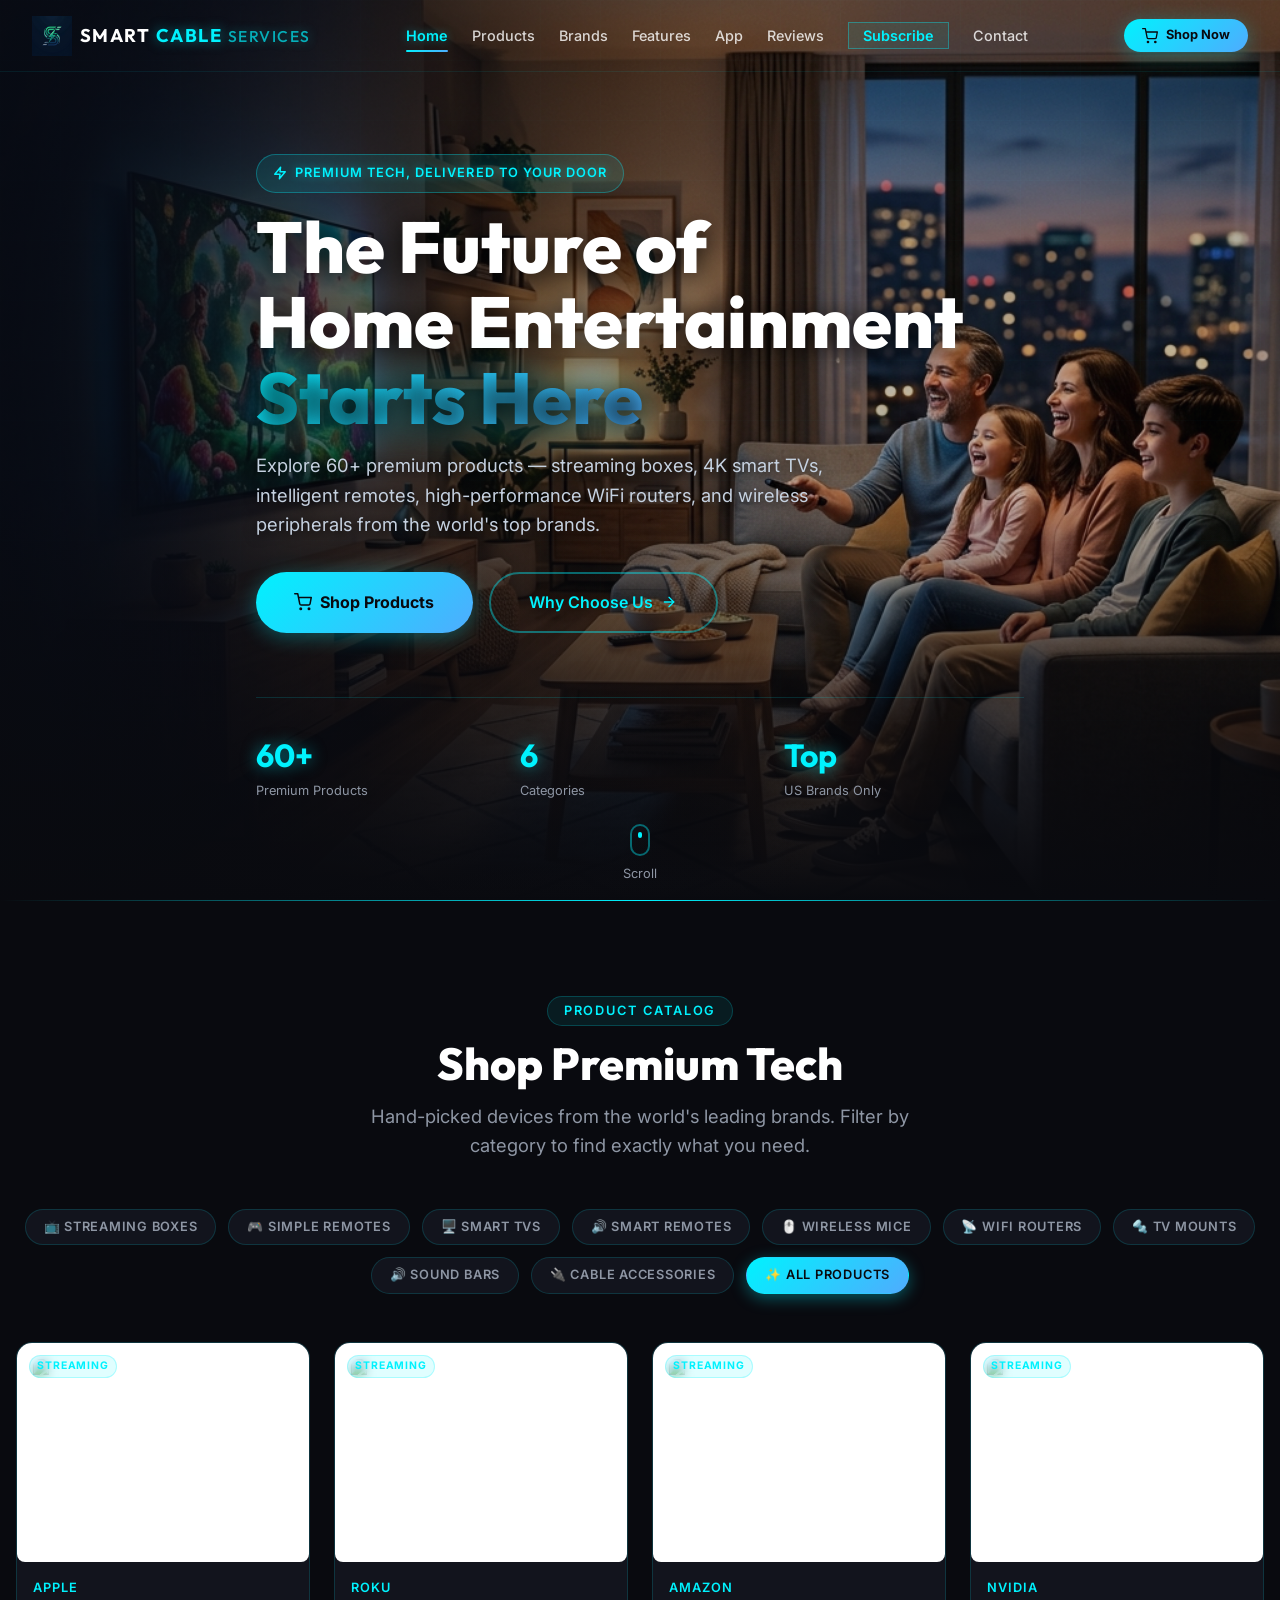
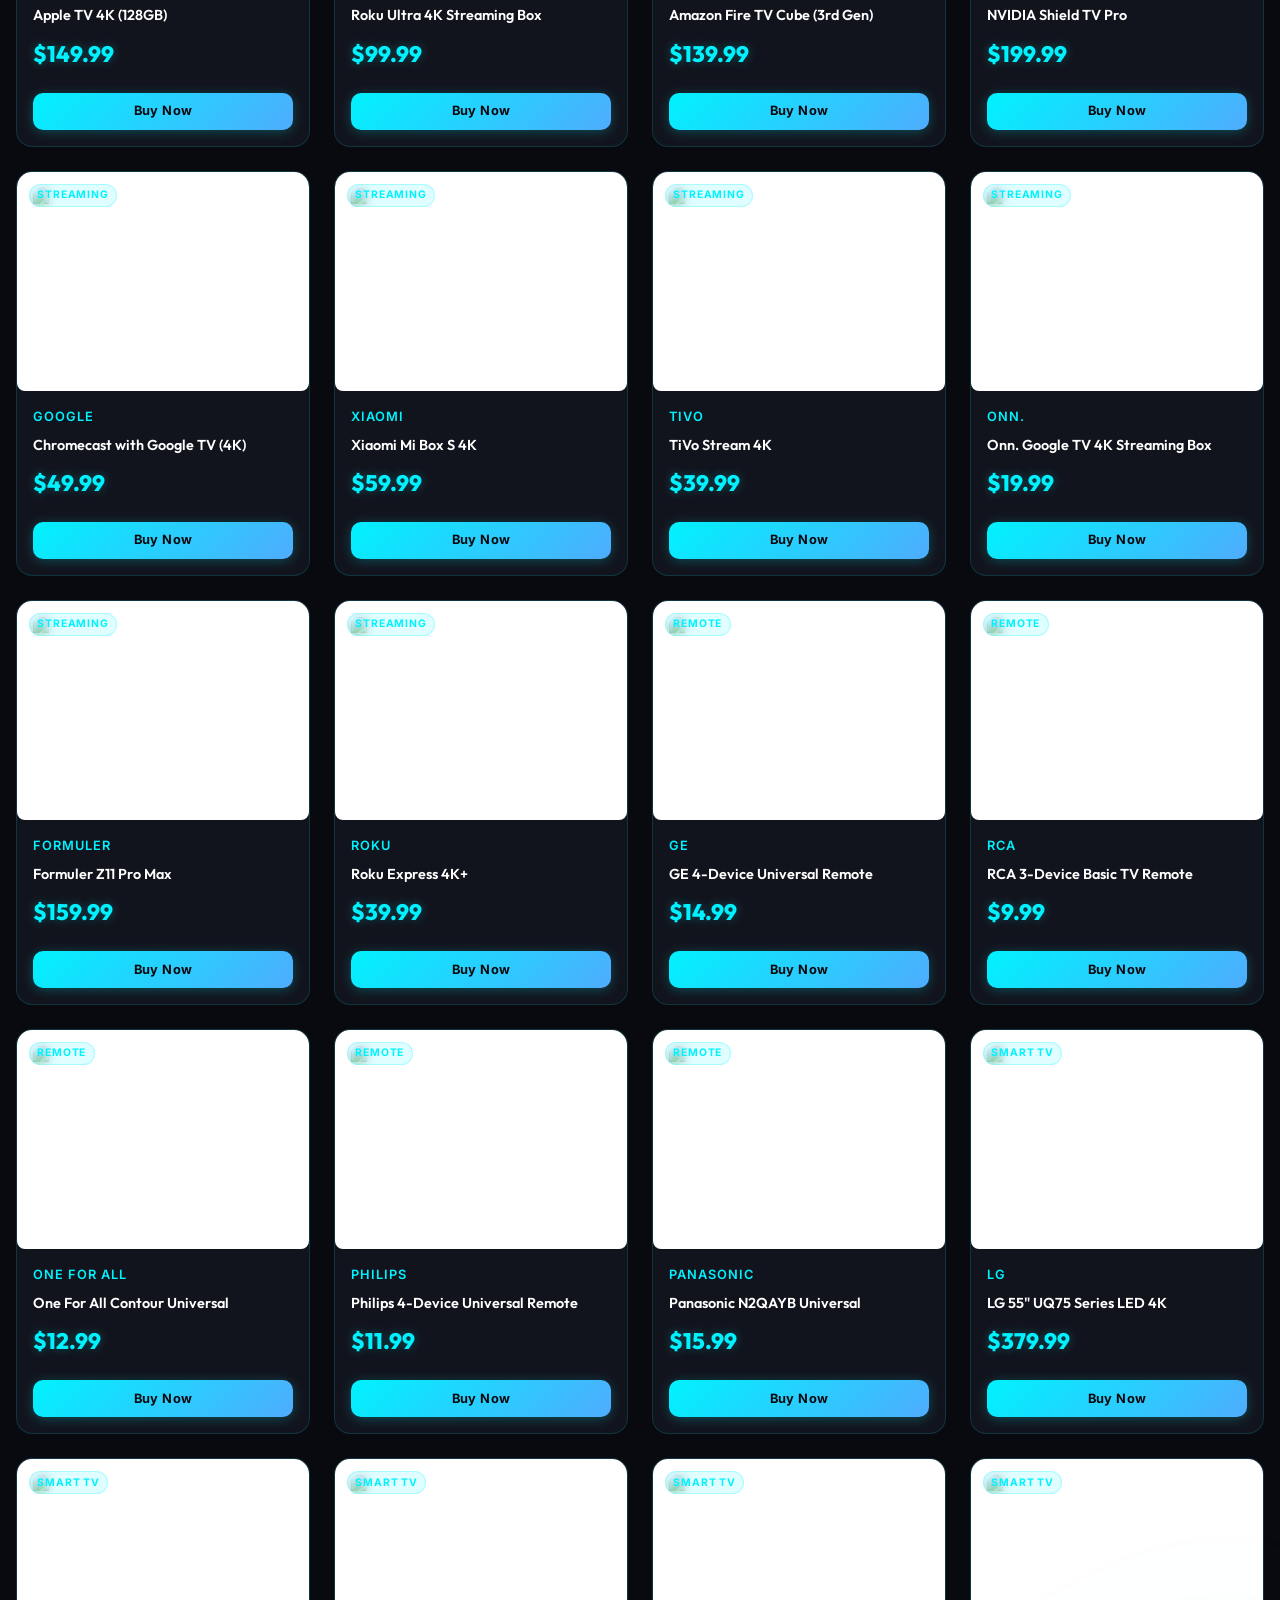
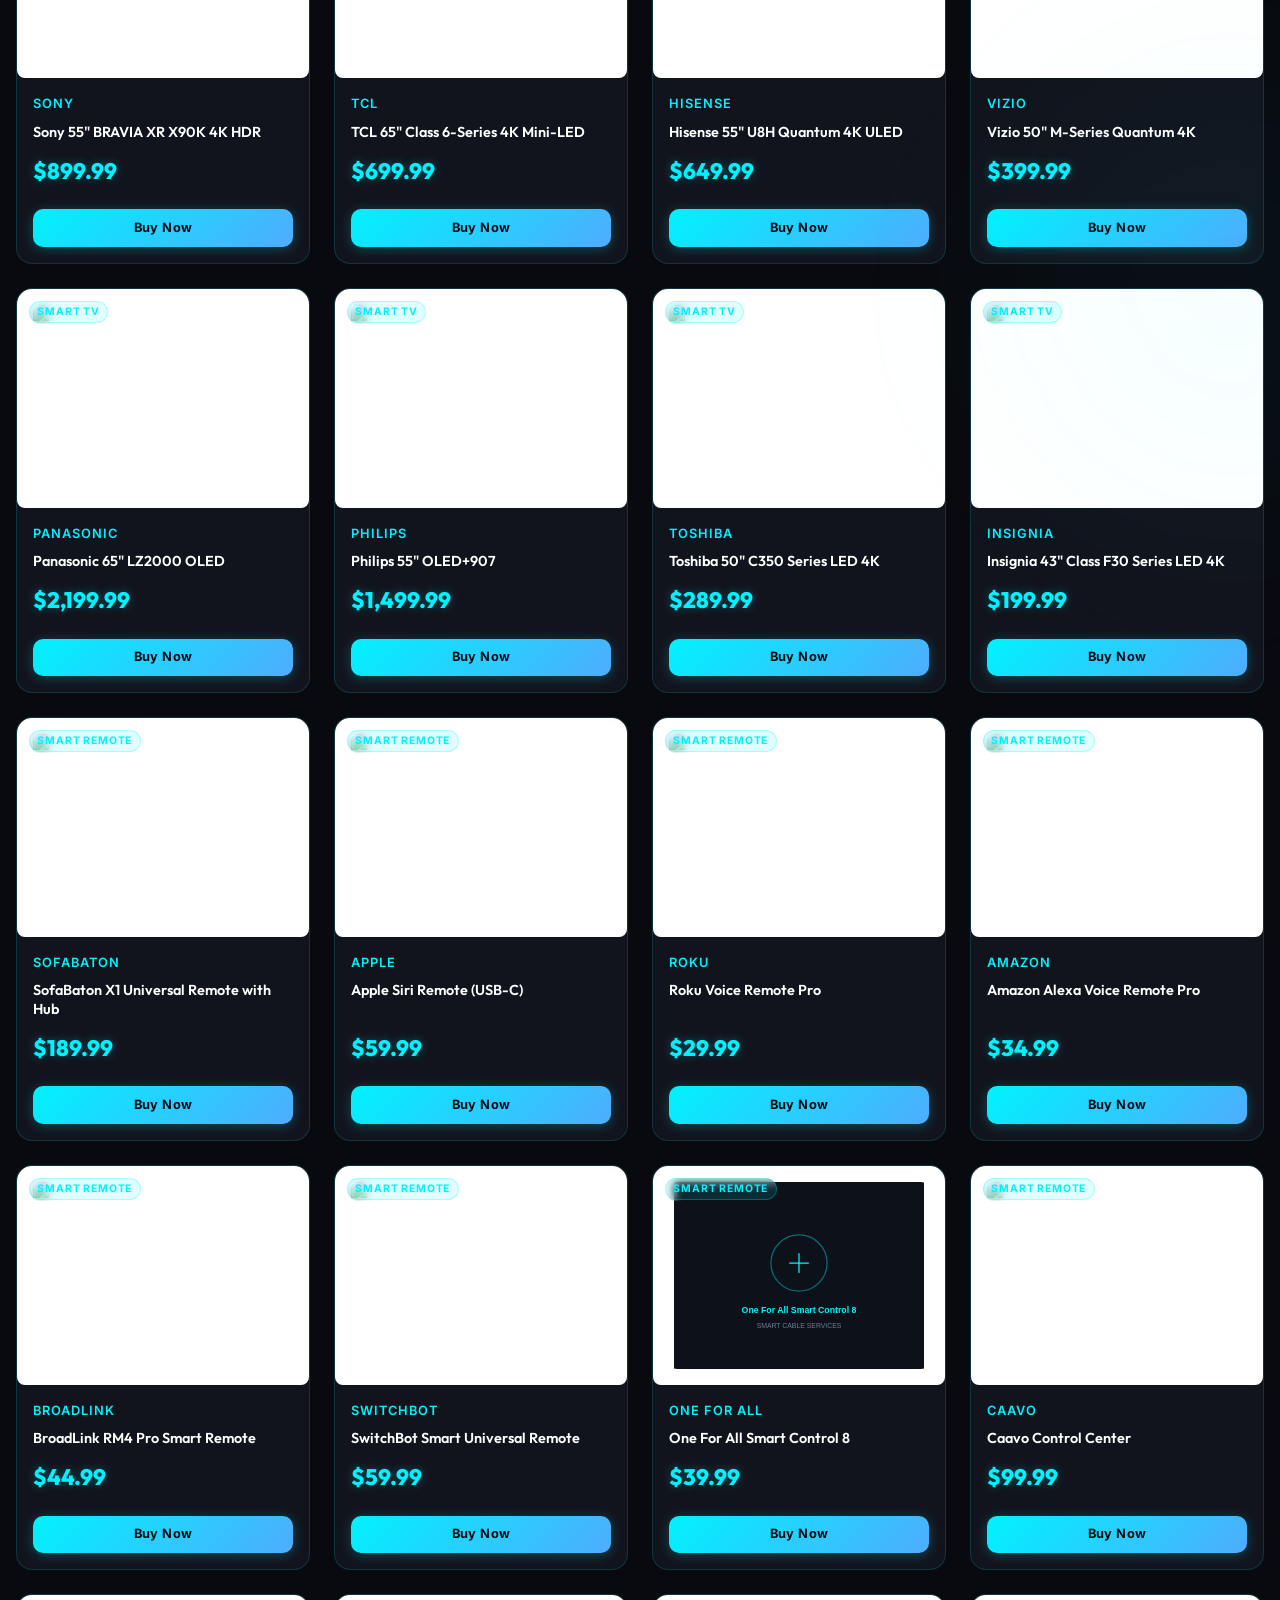
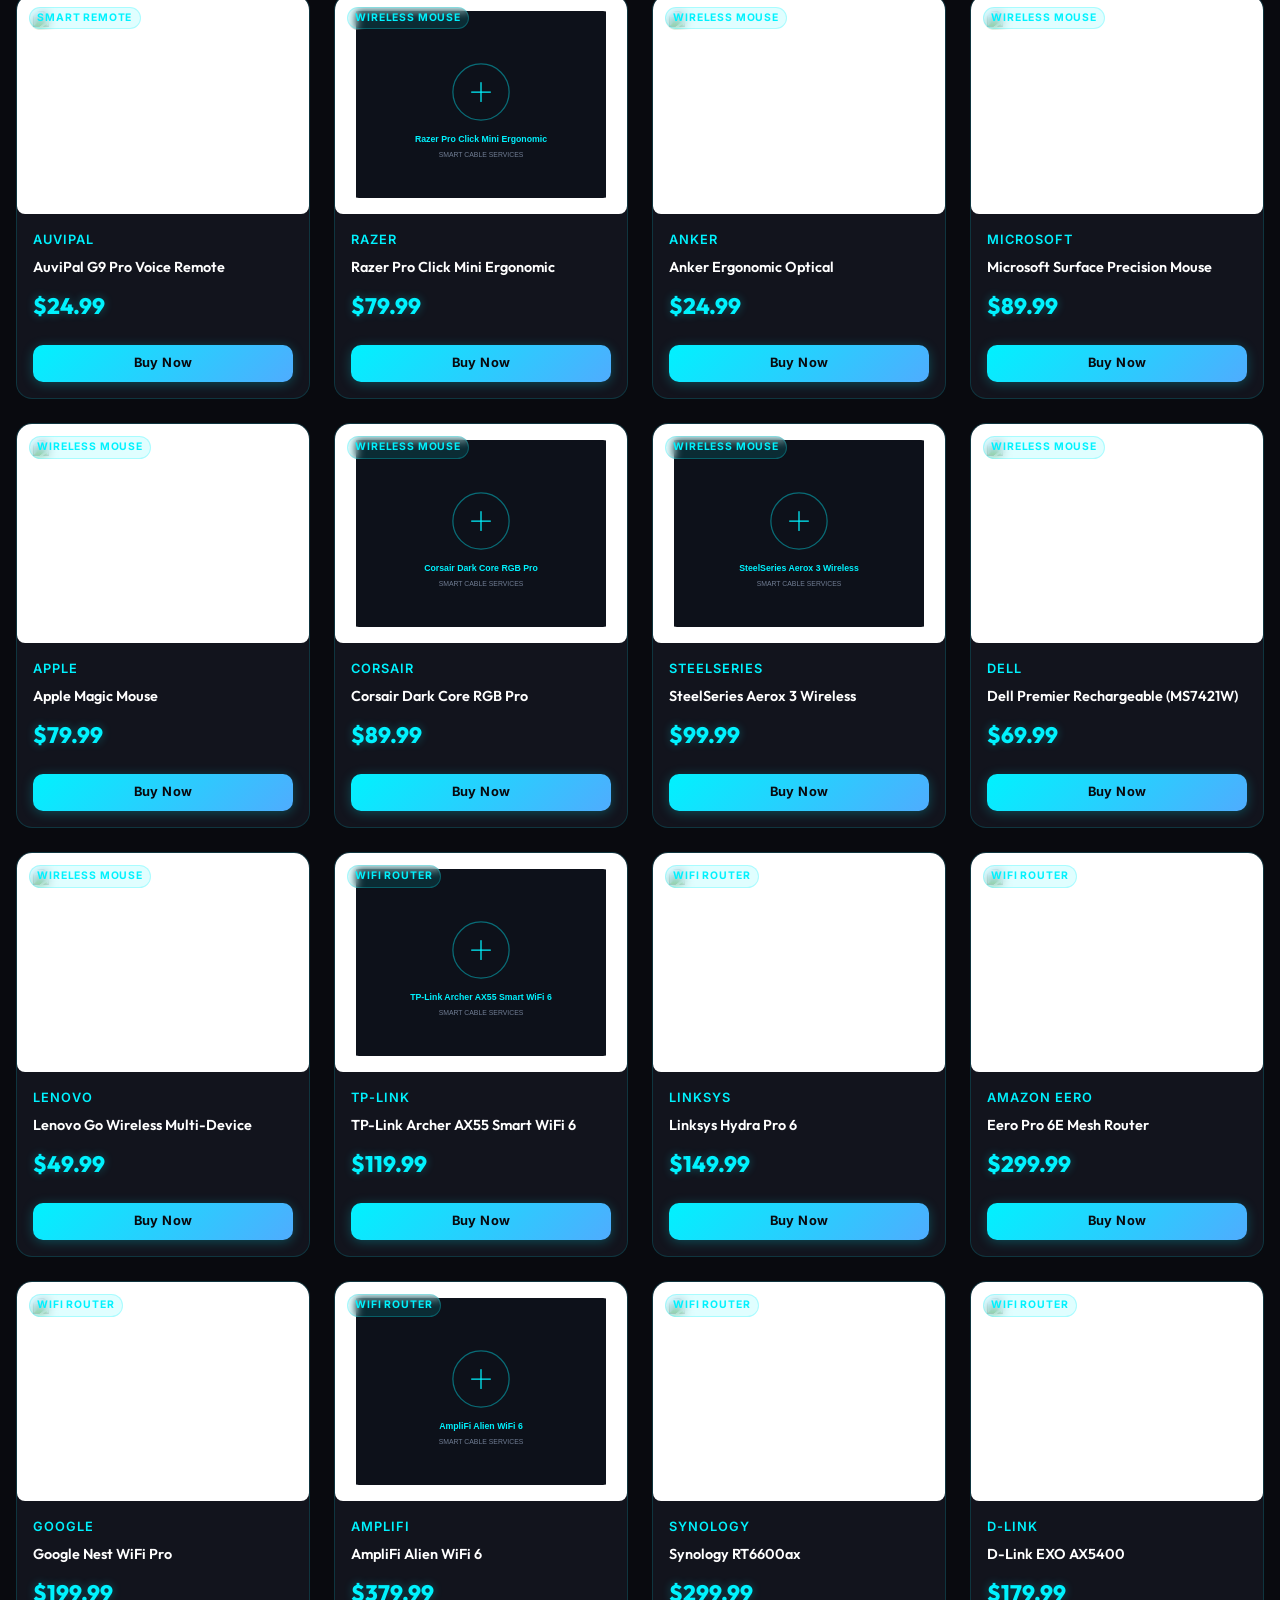
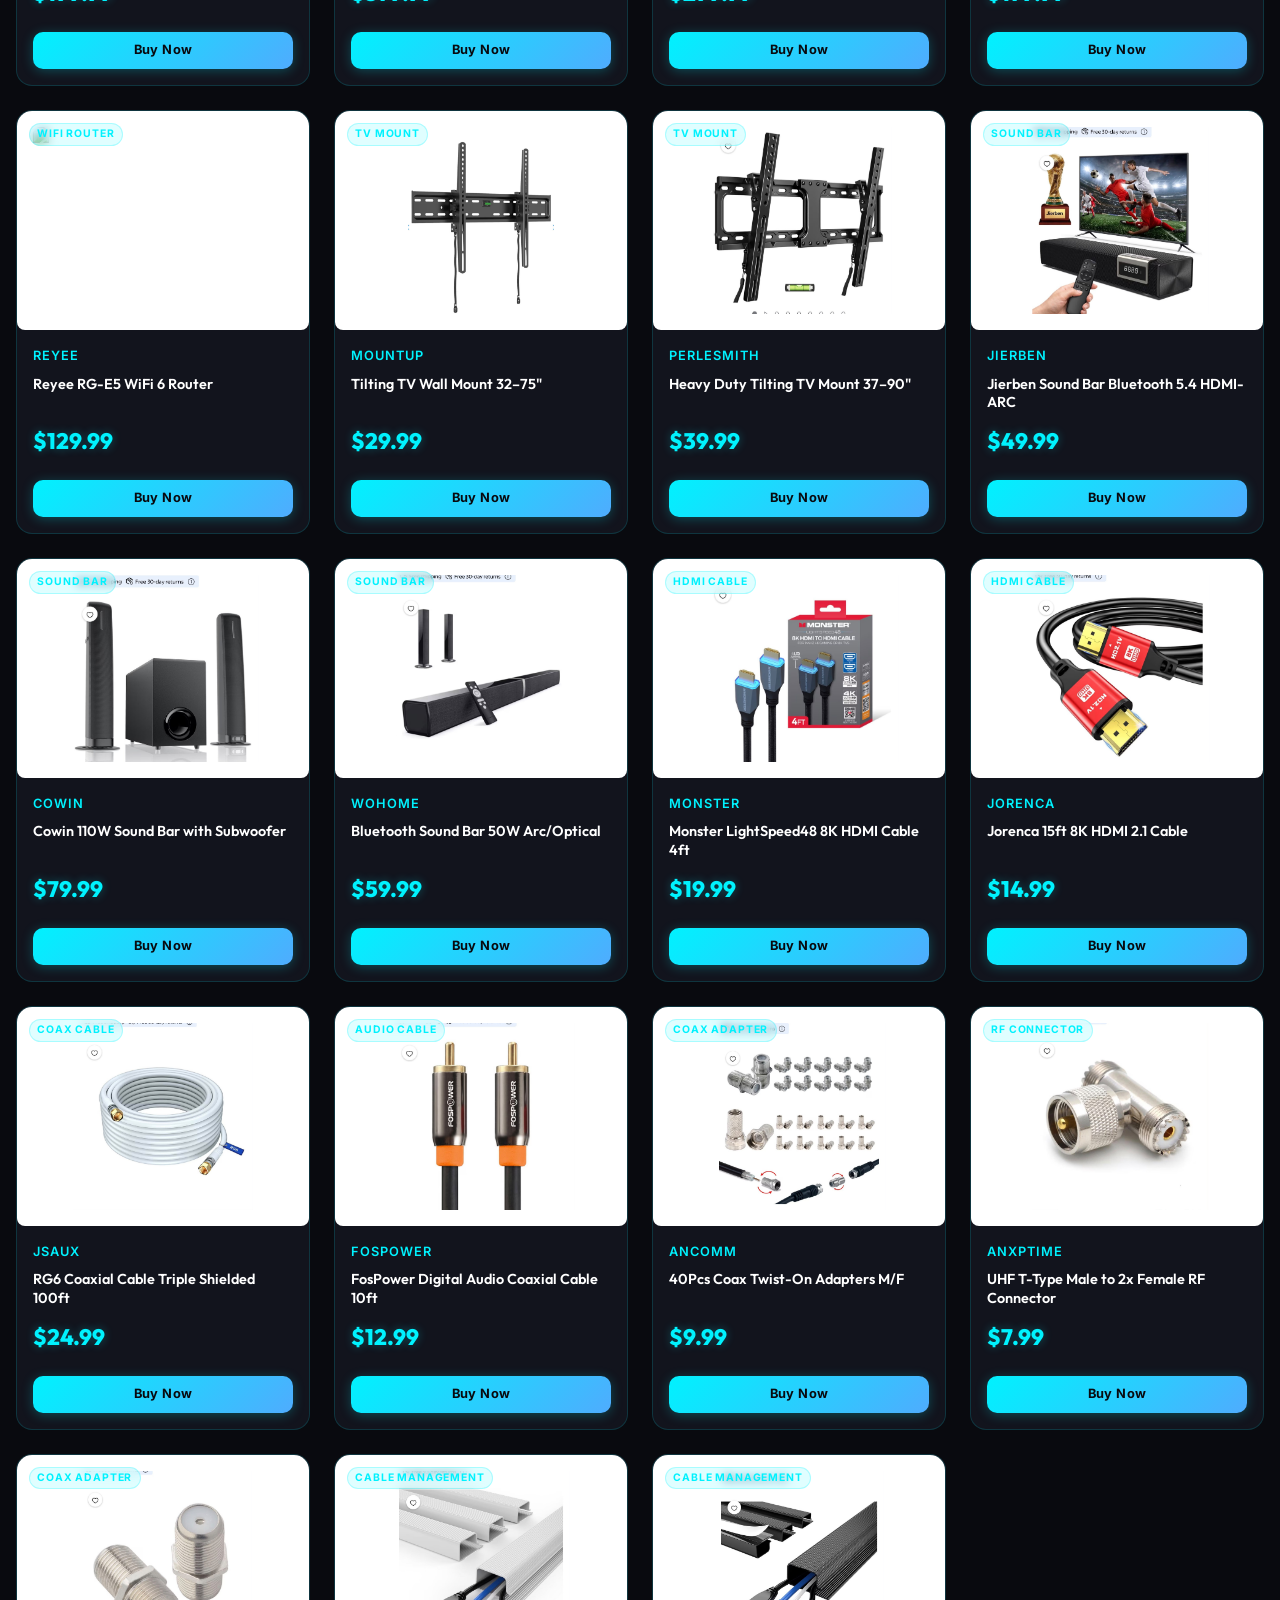
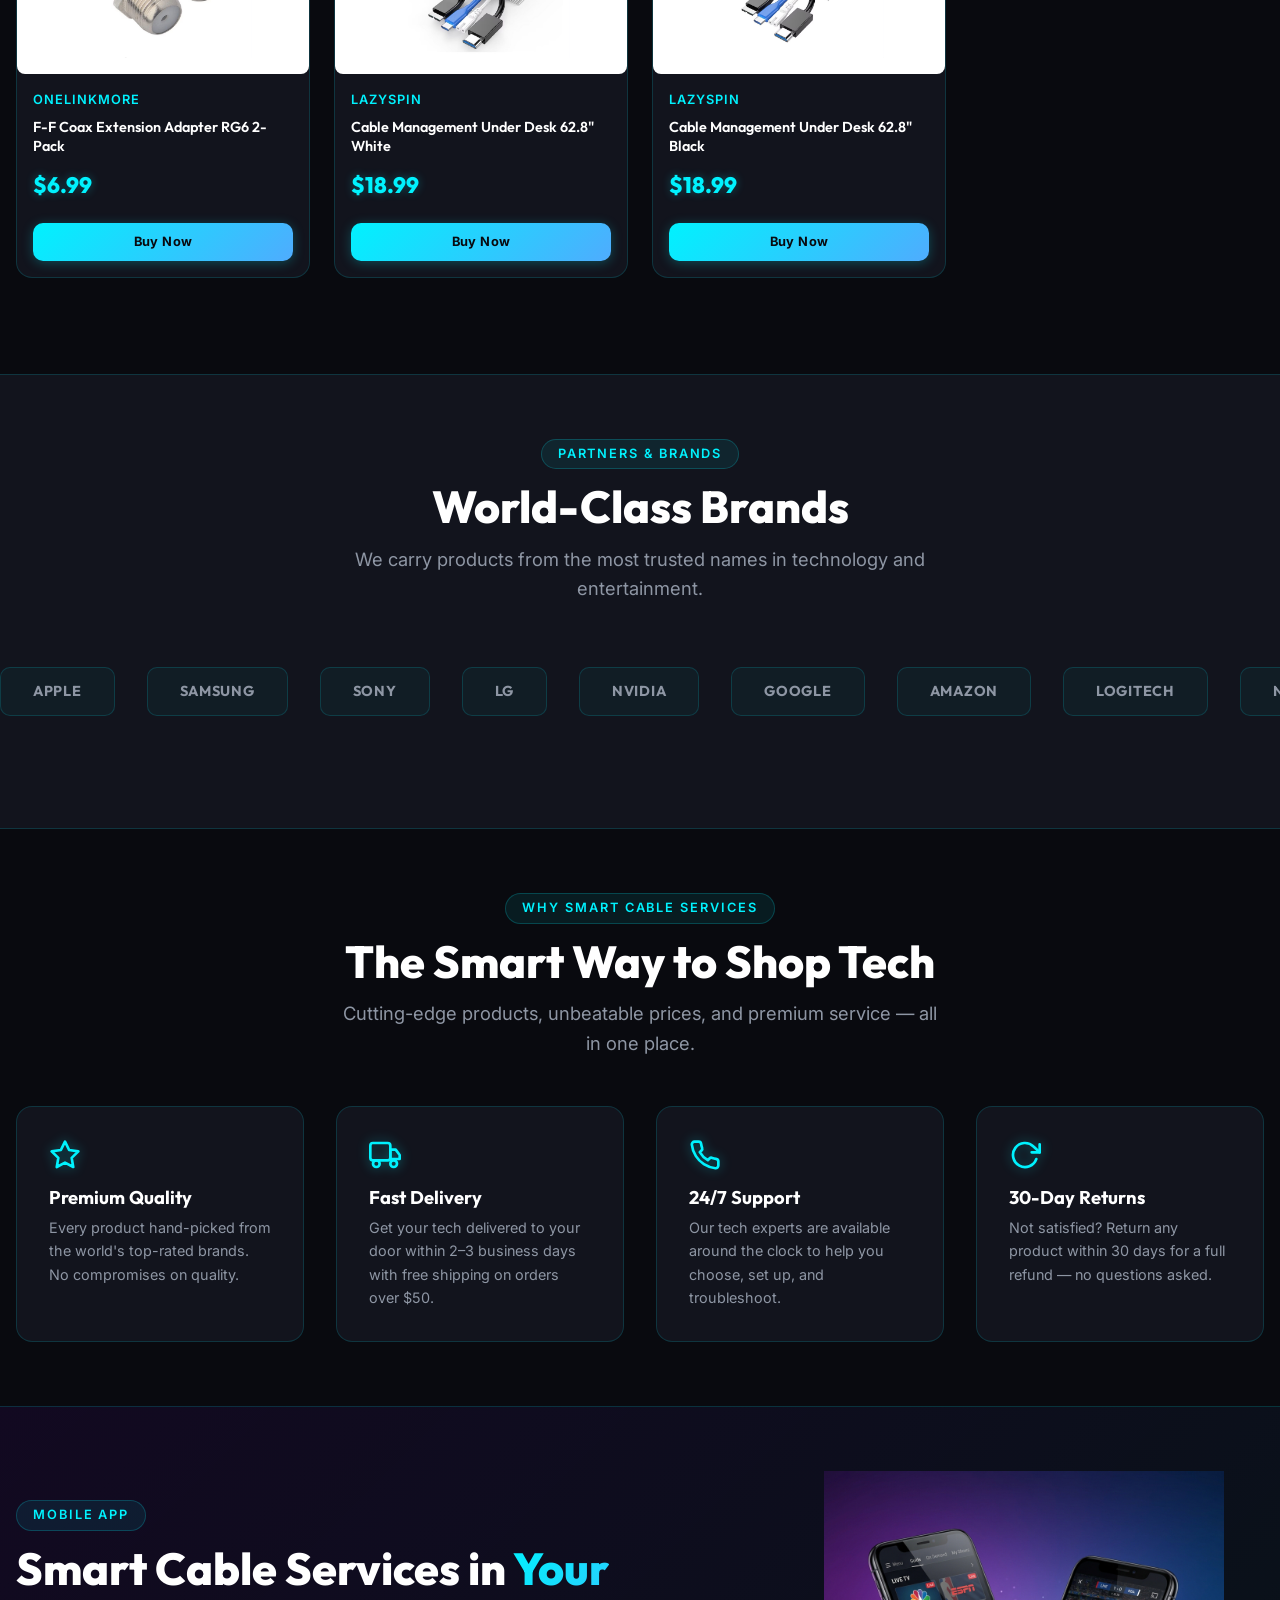
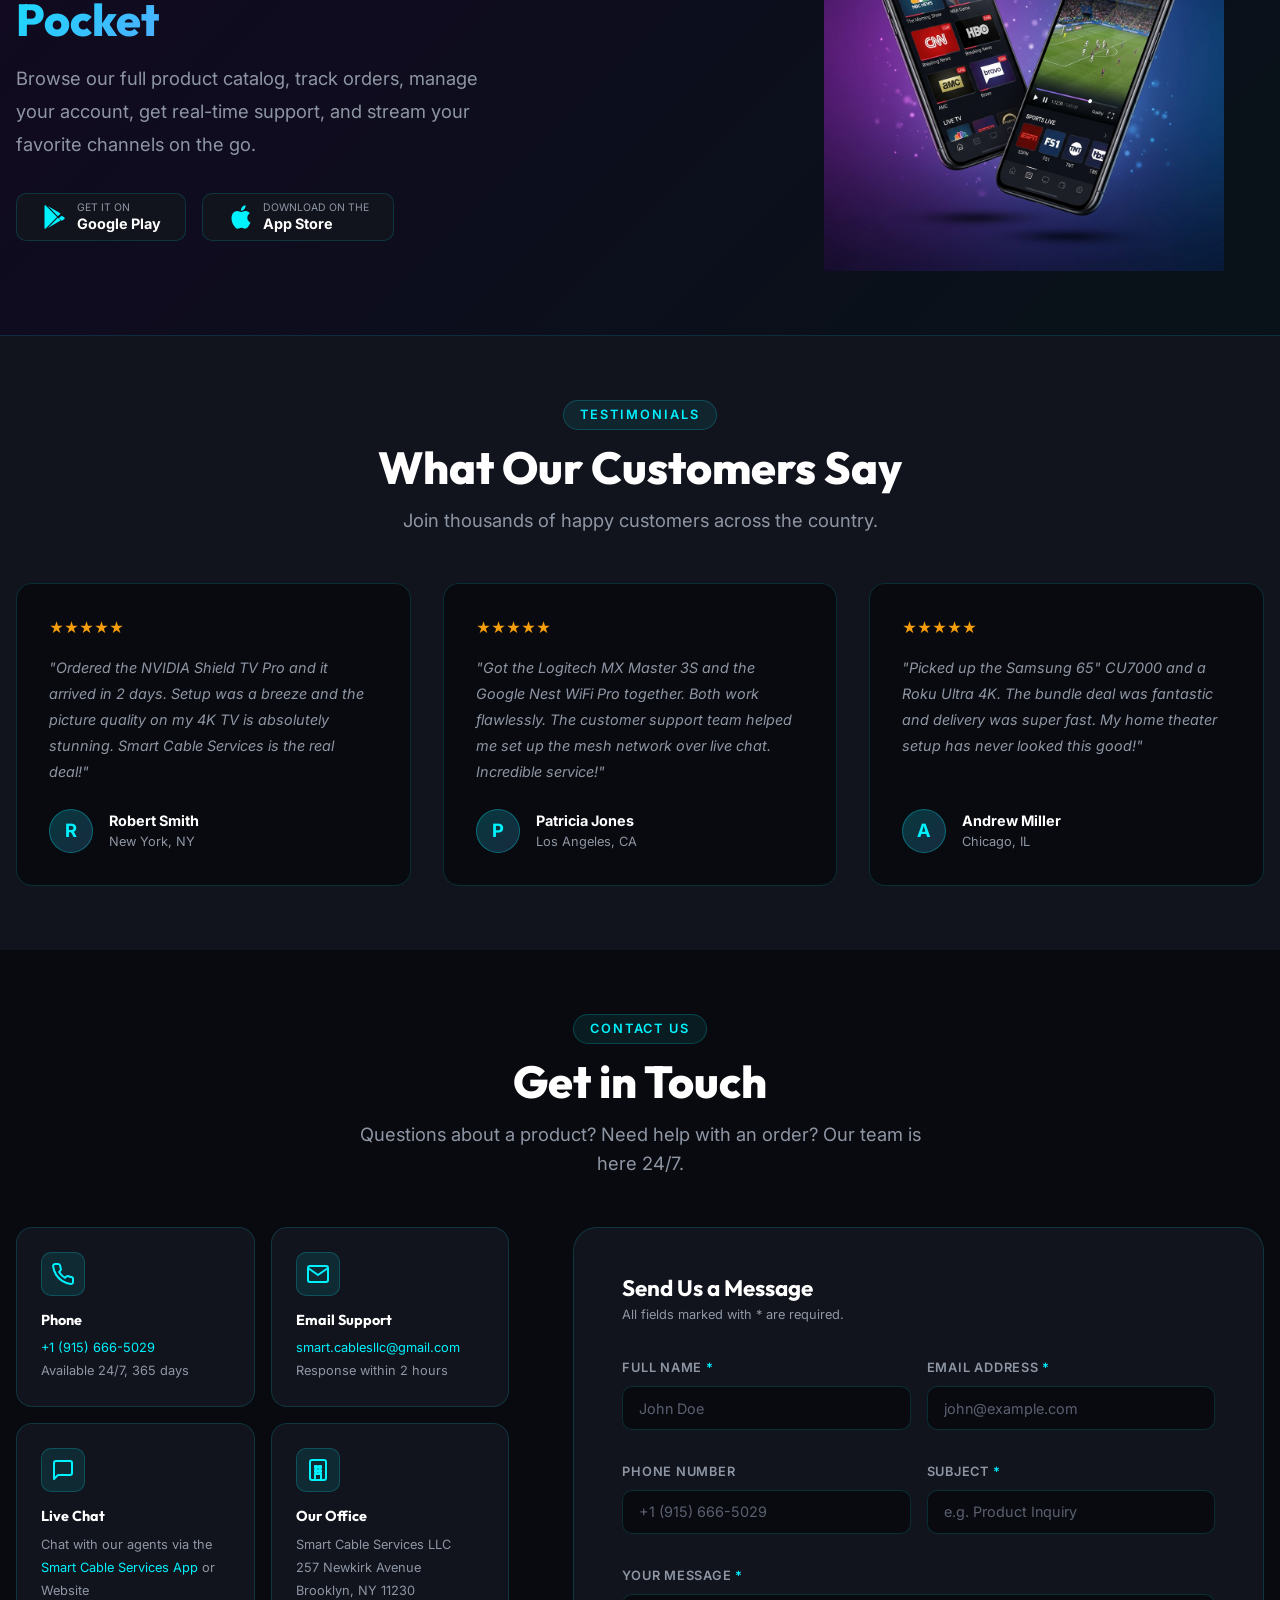
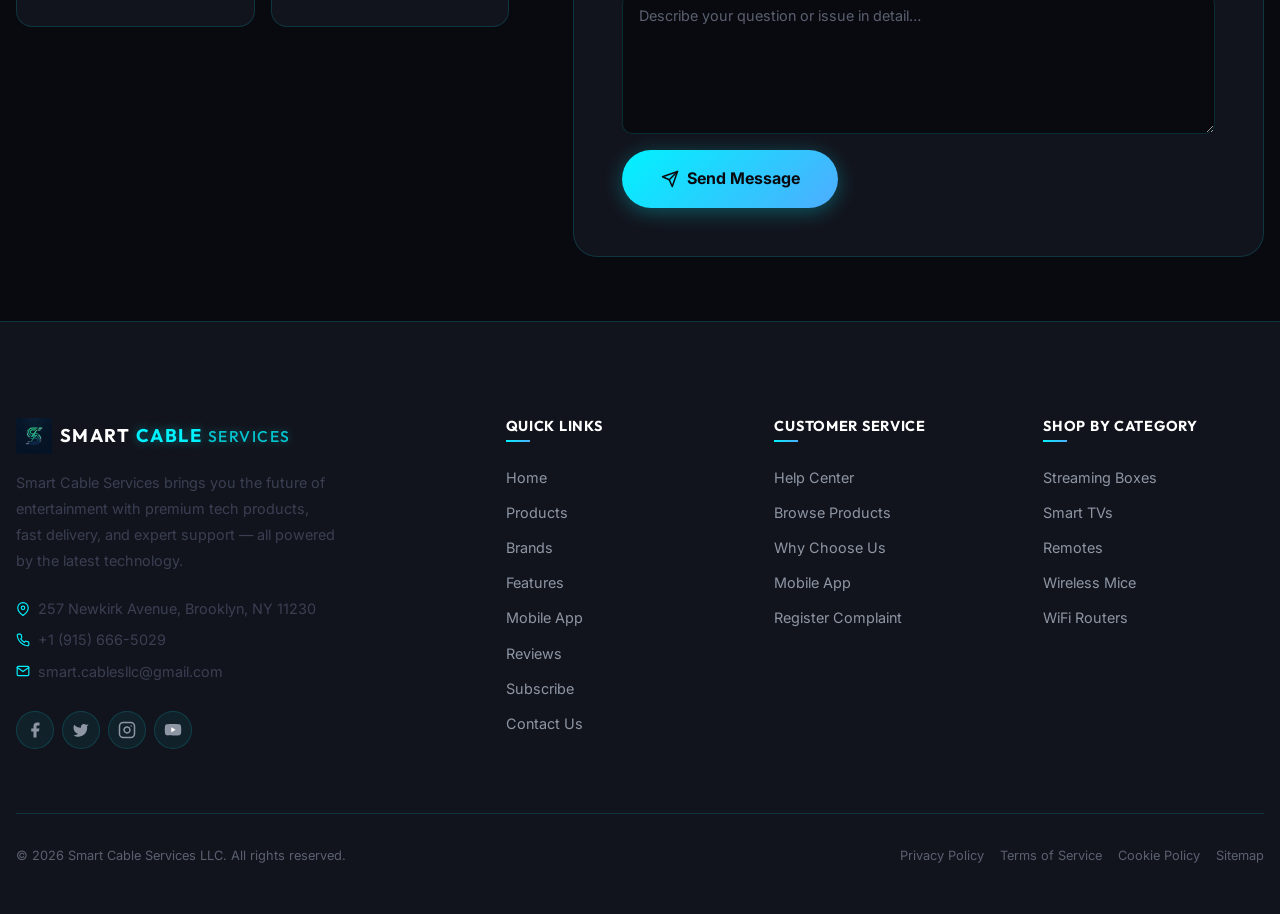
==== commit 34a0afdb: "Add 14 new products (TV Mounts, Sound Bars, Cable Accessories) with cropped images; remove specific " ====
--- a/index.html
+++ b/index.html
@@ -129,6 +129,9 @@
           <button class="filter-tab" data-filter="smart-remote" role="tab" id="filter-smart-remote">🔊 Smart Remotes</button>
           <button class="filter-tab" data-filter="mouse" role="tab" id="filter-mouse">🖱️ Wireless Mice</button>
           <button class="filter-tab" data-filter="router" role="tab" id="filter-router">📡 WiFi Routers</button>
+          <button class="filter-tab" data-filter="tv-mount" role="tab" id="filter-tv-mount">🔩 TV Mounts</button>
+          <button class="filter-tab" data-filter="soundbar" role="tab" id="filter-soundbar">🔊 Sound Bars</button>
+          <button class="filter-tab" data-filter="cable-accessory" role="tab" id="filter-cable-accessory">🔌 Cable Accessories</button>
           <button class="filter-tab filter-tab--active" data-filter="all" role="tab" id="filter-all">✨ All Products</button>
         </div>
 
@@ -321,70 +324,10 @@
             </div>
           </div>
 
-          <div class="product-card animate-on-scroll" data-category="simple-remote" id="prod-inteset-remote">
-            <span class="product-card__cat-tag">Remote</span>
-            <div class="product-card__image-wrap">
-              <img src="https://m.media-amazon.com/images/I/41lbxJUJWjL.jpg" alt="Inteset 4-in-1 Universal Backlit" class="product-card__img product-img">
-            </div>
-            <div class="product-card__body">
-              <div class="product-card__brand">Inteset</div>
-              <div class="product-card__name">Inteset 4-in-1 Universal Backlit</div>
-              <div class="product-card__price">$26.99</div>
-              <a href="#contact" class="product-card__btn" id="buy-inteset-remote">Buy Now</a>
-            </div>
-          </div>
-
-          <div class="product-card animate-on-scroll" data-category="simple-remote" id="prod-sony-remote">
-            <span class="product-card__cat-tag">Remote</span>
-            <div class="product-card__image-wrap">
-              <img src="https://m.media-amazon.com/images/I/817lPc1KHoL._AC_SL1500_.jpg" alt="Sony RM-VLZ620 Universal" class="product-card__img product-img">
-            </div>
-            <div class="product-card__body">
-              <div class="product-card__brand">Sony</div>
-              <div class="product-card__name">Sony RM-VLZ620 Universal</div>
-              <div class="product-card__price">$24.99</div>
-              <a href="#contact" class="product-card__btn" id="buy-sony-remote">Buy Now</a>
-            </div>
-          </div>
-
-          <div class="product-card animate-on-scroll" data-category="simple-remote" id="prod-samsung-remote">
-            <span class="product-card__cat-tag">Remote</span>
-            <div class="product-card__image-wrap">
-              <img src="https://pisces.bbystatic.com/image2/BestBuy_US/images/products/6401/6401035_sd.jpg" alt="Samsung Basic Replacement Remote" class="product-card__img product-img">
-            </div>
-            <div class="product-card__body">
-              <div class="product-card__brand">Samsung</div>
-              <div class="product-card__name">Samsung Basic Replacement Remote</div>
-              <div class="product-card__price">$13.99</div>
-              <a href="#contact" class="product-card__btn" id="buy-samsung-remote">Buy Now</a>
-            </div>
-          </div>
-
-          <div class="product-card animate-on-scroll" data-category="simple-remote" id="prod-lg-magic-basic">
-            <span class="product-card__cat-tag">Remote</span>
-            <div class="product-card__image-wrap">
-              <img src="https://m.media-amazon.com/images/I/71ZX6IUxHkL._SL1500_.jpg" alt="LG Magic Remote (Basic Edition)" class="product-card__img product-img">
-            </div>
-            <div class="product-card__body">
-              <div class="product-card__brand">LG</div>
-              <div class="product-card__name">LG Magic Remote (Basic Edition)</div>
-              <div class="product-card__price">$19.99</div>
-              <a href="#contact" class="product-card__btn" id="buy-lg-magic-basic">Buy Now</a>
-            </div>
-          </div>
-
-          <div class="product-card animate-on-scroll" data-category="simple-remote" id="prod-vizio-remote">
-            <span class="product-card__cat-tag">Remote</span>
-            <div class="product-card__image-wrap">
-              <img src="https://m.media-amazon.com/images/I/41JCQjrf5fL.jpg" alt="Vizio Universal Replacement Remote" class="product-card__img product-img">
-            </div>
-            <div class="product-card__body">
-              <div class="product-card__brand">Vizio</div>
-              <div class="product-card__name">Vizio Universal Replacement Remote</div>
-              <div class="product-card__price">$10.99</div>
-              <a href="#contact" class="product-card__btn" id="buy-vizio-remote">Buy Now</a>
-            </div>
-          </div>
+
+
+
+
 
           <div class="product-card animate-on-scroll" data-category="simple-remote" id="prod-panasonic-remote">
             <span class="product-card__cat-tag">Remote</span>
@@ -401,18 +344,6 @@
 
           <!-- ── Category 3: Smart LED TVs ── -->
 
-          <div class="product-card animate-on-scroll" data-category="smart-tv" id="prod-samsung-cu7000">
-            <span class="product-card__cat-tag">Smart TV</span>
-            <div class="product-card__image-wrap">
-              <img class="product-card__img product-img" src="https://pisces.bbystatic.com/image2/BestBuy_US/images/products/1272/12720143_sd.jpg" alt="Samsung 65" CU7000 Crystal UHD" loading="lazy">
-            </div>
-            <div class="product-card__body">
-              <div class="product-card__brand">Samsung</div>
-              <div class="product-card__name">Samsung 65" CU7000 Crystal UHD</div>
-              <div class="product-card__price">$479.99</div>
-              <a href="#contact" class="product-card__btn" id="buy-samsung-cu7000">Buy Now</a>
-            </div>
-          </div>
 
           <div class="product-card animate-on-scroll" data-category="smart-tv" id="prod-lg-uq75">
             <span class="product-card__cat-tag">Smart TV</span>
@@ -533,18 +464,6 @@
 
           <!-- ── Category 4: Smart TV Remotes ── -->
 
-          <div class="product-card animate-on-scroll" data-category="smart-remote" id="prod-sofabaton-u2">
-            <span class="product-card__cat-tag">Smart Remote</span>
-            <div class="product-card__image-wrap">
-              <img src="images/products/prod-sofabaton-u2.png" alt="SofaBaton U2 Universal Smart Remote" class="product-card__img product-img">
-            </div>
-            <div class="product-card__body">
-              <div class="product-card__brand">SofaBaton</div>
-              <div class="product-card__name">SofaBaton U2 Universal Smart Remote</div>
-              <div class="product-card__price">$49.99</div>
-              <a href="#contact" class="product-card__btn" id="buy-sofabaton-u2">Buy Now</a>
-            </div>
-          </div>
 
           <div class="product-card animate-on-scroll" data-category="smart-remote" id="prod-sofabaton-x1">
             <span class="product-card__cat-tag">Smart Remote</span>
@@ -665,18 +584,6 @@
 
           <!-- ── Category 5: Wireless Mice ── -->
 
-          <div class="product-card animate-on-scroll" data-category="mouse" id="prod-logi-mx3s">
-            <span class="product-card__cat-tag">Wireless Mouse</span>
-            <div class="product-card__image-wrap">
-              <img class="product-card__img product-img" src="https://m.media-amazon.com/images/S/aplus-media/sc/fd2ff7ad-0914-410b-8dea-7d98dea80a4d.__CR0,0,300,400_PT0_SX300_V1___.jpg" alt="Logitech MX Master 3S Performance" loading="lazy">
-            </div>
-            <div class="product-card__body">
-              <div class="product-card__brand">Logitech</div>
-              <div class="product-card__name">Logitech MX Master 3S Performance</div>
-              <div class="product-card__price">$99.99</div>
-              <a href="#contact" class="product-card__btn" id="buy-logi-mx3s">Buy Now</a>
-            </div>
-          </div>
 
           <div class="product-card animate-on-scroll" data-category="mouse" id="prod-razer-proclick">
             <span class="product-card__cat-tag">Wireless Mouse</span>
@@ -756,18 +663,6 @@
             </div>
           </div>
 
-          <div class="product-card animate-on-scroll" data-category="mouse" id="prod-hp-spectre700">
-            <span class="product-card__cat-tag">Wireless Mouse</span>
-            <div class="product-card__image-wrap">
-              <img src="https://m.media-amazon.com/images/I/71XwLX0ySeL.jpg" alt="HP Spectre Rechargeable Mouse 700" class="product-card__img product-img">
-            </div>
-            <div class="product-card__body">
-              <div class="product-card__brand">HP</div>
-              <div class="product-card__name">HP Spectre Rechargeable Mouse 700</div>
-              <div class="product-card__price">$59.99</div>
-              <a href="#contact" class="product-card__btn" id="buy-hp-spectre700">Buy Now</a>
-            </div>
-          </div>
 
           <div class="product-card animate-on-scroll" data-category="mouse" id="prod-dell-ms7421w">
             <span class="product-card__cat-tag">Wireless Mouse</span>
@@ -797,18 +692,6 @@
 
           <!-- ── Category 6: WiFi Routers ── -->
 
-          <div class="product-card animate-on-scroll" data-category="router" id="prod-netgear-ax5400">
-            <span class="product-card__cat-tag">WiFi Router</span>
-            <div class="product-card__image-wrap">
-              <img class="product-card__img product-img" src="https://pisces.bbystatic.com/image2/BestBuy_US/images/products/1123/11235092_sd.jpg" alt="Netgear Nighthawk AX5400 WiFi 6" loading="lazy">
-            </div>
-            <div class="product-card__body">
-              <div class="product-card__brand">Netgear</div>
-              <div class="product-card__name">Netgear Nighthawk AX5400 WiFi 6</div>
-              <div class="product-card__price">$199.99</div>
-              <a href="#contact" class="product-card__btn" id="buy-netgear-ax5400">Buy Now</a>
-            </div>
-          </div>
 
           <div class="product-card animate-on-scroll" data-category="router" id="prod-tplink-ax55">
             <span class="product-card__cat-tag">WiFi Router</span>
@@ -823,18 +706,6 @@
             </div>
           </div>
 
-          <div class="product-card animate-on-scroll" data-category="router" id="prod-asus-ax88u">
-            <span class="product-card__cat-tag">WiFi Router</span>
-            <div class="product-card__image-wrap">
-              <img class="product-card__img product-img" src="https://kmpic.asus.com/images/2022/03/28/4426e800-6016-494f-ad65-9b46eba0bae8.png" alt="ASUS RT-AX88U Pro Dual-Band" loading="lazy">
-            </div>
-            <div class="product-card__body">
-              <div class="product-card__brand">ASUS</div>
-              <div class="product-card__name">ASUS RT-AX88U Pro Dual-Band</div>
-              <div class="product-card__price">$249.99</div>
-              <a href="#contact" class="product-card__btn" id="buy-asus-ax88u">Buy Now</a>
-            </div>
-          </div>
 
           <div class="product-card animate-on-scroll" data-category="router" id="prod-linksys-hydra">
             <span class="product-card__cat-tag">WiFi Router</span>
@@ -924,6 +795,194 @@
               <div class="product-card__name">Reyee RG-E5 WiFi 6 Router</div>
               <div class="product-card__price">$129.99</div>
               <a href="#contact" class="product-card__btn" id="buy-reyee-e5">Buy Now</a>
+            </div>
+          </div>
+
+          <!-- ── TV Wall Mounts ── -->
+
+          <div class="product-card animate-on-scroll" data-category="tv-mount" id="prod-tv-mount-tilt">
+            <span class="product-card__cat-tag">TV Mount</span>
+            <div class="product-card__image-wrap">
+              <img class="product-card__img product-img" src="images/products/prod-tv-mount-tilt.jpg" alt="Tilting TV Wall Mount 32-75 inch" loading="lazy">
+            </div>
+            <div class="product-card__body">
+              <div class="product-card__brand">MOUNTUP</div>
+              <div class="product-card__name">Tilting TV Wall Mount 32–75"</div>
+              <div class="product-card__price">$29.99</div>
+              <a href="#contact" class="product-card__btn" id="buy-tv-mount-tilt">Buy Now</a>
+            </div>
+          </div>
+
+          <div class="product-card animate-on-scroll" data-category="tv-mount" id="prod-tv-mount-heavy">
+            <span class="product-card__cat-tag">TV Mount</span>
+            <div class="product-card__image-wrap">
+              <img class="product-card__img product-img" src="images/products/prod-tv-mount-heavy.jpg" alt="Heavy Duty Tilting TV Wall Mount" loading="lazy">
+            </div>
+            <div class="product-card__body">
+              <div class="product-card__brand">PERLESMITH</div>
+              <div class="product-card__name">Heavy Duty Tilting TV Mount 37–90"</div>
+              <div class="product-card__price">$39.99</div>
+              <a href="#contact" class="product-card__btn" id="buy-tv-mount-heavy">Buy Now</a>
+            </div>
+          </div>
+
+          <!-- ── Sound Bars ── -->
+
+          <div class="product-card animate-on-scroll" data-category="soundbar" id="prod-jierben-soundbar">
+            <span class="product-card__cat-tag">Sound Bar</span>
+            <div class="product-card__image-wrap">
+              <img class="product-card__img product-img" src="images/products/prod-jierben-soundbar.jpg" alt="Jierben Sound Bar for Smart TV" loading="lazy">
+            </div>
+            <div class="product-card__body">
+              <div class="product-card__brand">Jierben</div>
+              <div class="product-card__name">Jierben Sound Bar Bluetooth 5.4 HDMI-ARC</div>
+              <div class="product-card__price">$49.99</div>
+              <a href="#contact" class="product-card__btn" id="buy-jierben-soundbar">Buy Now</a>
+            </div>
+          </div>
+
+          <div class="product-card animate-on-scroll" data-category="soundbar" id="prod-cowin-soundbar">
+            <span class="product-card__cat-tag">Sound Bar</span>
+            <div class="product-card__image-wrap">
+              <img class="product-card__img product-img" src="images/products/prod-cowin-soundbar.jpg" alt="Cowin Sound Bar with Subwoofer 110W" loading="lazy">
+            </div>
+            <div class="product-card__body">
+              <div class="product-card__brand">Cowin</div>
+              <div class="product-card__name">Cowin 110W Sound Bar with Subwoofer</div>
+              <div class="product-card__price">$79.99</div>
+              <a href="#contact" class="product-card__btn" id="buy-cowin-soundbar">Buy Now</a>
+            </div>
+          </div>
+
+          <div class="product-card animate-on-scroll" data-category="soundbar" id="prod-soundbar-50w">
+            <span class="product-card__cat-tag">Sound Bar</span>
+            <div class="product-card__image-wrap">
+              <img class="product-card__img product-img" src="images/products/prod-soundbar-50w.jpg" alt="Bluetooth Sound Bar 50W 4 Drivers" loading="lazy">
+            </div>
+            <div class="product-card__body">
+              <div class="product-card__brand">Wohome</div>
+              <div class="product-card__name">Bluetooth Sound Bar 50W Arc/Optical</div>
+              <div class="product-card__price">$59.99</div>
+              <a href="#contact" class="product-card__btn" id="buy-soundbar-50w">Buy Now</a>
+            </div>
+          </div>
+
+          <!-- ── Cable Accessories ── -->
+
+          <div class="product-card animate-on-scroll" data-category="cable-accessory" id="prod-monster-hdmi-8k">
+            <span class="product-card__cat-tag">HDMI Cable</span>
+            <div class="product-card__image-wrap">
+              <img class="product-card__img product-img" src="images/products/prod-monster-hdmi-8k.jpg" alt="Monster 8K HDMI Cable 4ft" loading="lazy">
+            </div>
+            <div class="product-card__body">
+              <div class="product-card__brand">Monster</div>
+              <div class="product-card__name">Monster LightSpeed48 8K HDMI Cable 4ft</div>
+              <div class="product-card__price">$19.99</div>
+              <a href="#contact" class="product-card__btn" id="buy-monster-hdmi-8k">Buy Now</a>
+            </div>
+          </div>
+
+          <div class="product-card animate-on-scroll" data-category="cable-accessory" id="prod-jorenca-hdmi-15ft">
+            <span class="product-card__cat-tag">HDMI Cable</span>
+            <div class="product-card__image-wrap">
+              <img class="product-card__img product-img" src="images/products/prod-jorenca-hdmi-15ft.jpg" alt="Jorenca 15ft 8K HDMI Cable" loading="lazy">
+            </div>
+            <div class="product-card__body">
+              <div class="product-card__brand">Jorenca</div>
+              <div class="product-card__name">Jorenca 15ft 8K HDMI 2.1 Cable</div>
+              <div class="product-card__price">$14.99</div>
+              <a href="#contact" class="product-card__btn" id="buy-jorenca-hdmi-15ft">Buy Now</a>
+            </div>
+          </div>
+
+          <div class="product-card animate-on-scroll" data-category="cable-accessory" id="prod-rg6-coax-100ft">
+            <span class="product-card__cat-tag">Coax Cable</span>
+            <div class="product-card__image-wrap">
+              <img class="product-card__img product-img" src="images/products/prod-rg6-coax-100ft.jpg" alt="RG6 Coaxial Cable 100ft White" loading="lazy">
+            </div>
+            <div class="product-card__body">
+              <div class="product-card__brand">JSAUX</div>
+              <div class="product-card__name">RG6 Coaxial Cable Triple Shielded 100ft</div>
+              <div class="product-card__price">$24.99</div>
+              <a href="#contact" class="product-card__btn" id="buy-rg6-coax-100ft">Buy Now</a>
+            </div>
+          </div>
+
+          <div class="product-card animate-on-scroll" data-category="cable-accessory" id="prod-fospower-coax">
+            <span class="product-card__cat-tag">Audio Cable</span>
+            <div class="product-card__image-wrap">
+              <img class="product-card__img product-img" src="images/products/prod-fospower-coax.jpg" alt="FosPower Digital Audio Coaxial Cable 10ft" loading="lazy">
+            </div>
+            <div class="product-card__body">
+              <div class="product-card__brand">FosPower</div>
+              <div class="product-card__name">FosPower Digital Audio Coaxial Cable 10ft</div>
+              <div class="product-card__price">$12.99</div>
+              <a href="#contact" class="product-card__btn" id="buy-fospower-coax">Buy Now</a>
+            </div>
+          </div>
+
+          <div class="product-card animate-on-scroll" data-category="cable-accessory" id="prod-coax-adapters-40pcs">
+            <span class="product-card__cat-tag">Coax Adapter</span>
+            <div class="product-card__image-wrap">
+              <img class="product-card__img product-img" src="images/products/prod-coax-adapters-40pcs.jpg" alt="40Pcs Coax Cable Twist-On Adapters" loading="lazy">
+            </div>
+            <div class="product-card__body">
+              <div class="product-card__brand">ANCOMM</div>
+              <div class="product-card__name">40Pcs Coax Twist-On Adapters M/F</div>
+              <div class="product-card__price">$9.99</div>
+              <a href="#contact" class="product-card__btn" id="buy-coax-adapters-40pcs">Buy Now</a>
+            </div>
+          </div>
+
+          <div class="product-card animate-on-scroll" data-category="cable-accessory" id="prod-uhf-connector">
+            <span class="product-card__cat-tag">RF Connector</span>
+            <div class="product-card__image-wrap">
+              <img class="product-card__img product-img" src="images/products/prod-uhf-connector.jpg" alt="ANXPTIME UHF T-Type RF Coaxial Connector" loading="lazy">
+            </div>
+            <div class="product-card__body">
+              <div class="product-card__brand">ANXPTIME</div>
+              <div class="product-card__name">UHF T-Type Male to 2x Female RF Connector</div>
+              <div class="product-card__price">$7.99</div>
+              <a href="#contact" class="product-card__btn" id="buy-uhf-connector">Buy Now</a>
+            </div>
+          </div>
+
+          <div class="product-card animate-on-scroll" data-category="cable-accessory" id="prod-onelinkmore-coax">
+            <span class="product-card__cat-tag">Coax Adapter</span>
+            <div class="product-card__image-wrap">
+              <img class="product-card__img product-img" src="images/products/prod-onelinkmore-coax.jpg" alt="ONELINKMORE F-F Coax Extension Adapter" loading="lazy">
+            </div>
+            <div class="product-card__body">
+              <div class="product-card__brand">ONELINKMORE</div>
+              <div class="product-card__name">F-F Coax Extension Adapter RG6 2-Pack</div>
+              <div class="product-card__price">$6.99</div>
+              <a href="#contact" class="product-card__btn" id="buy-onelinkmore-coax">Buy Now</a>
+            </div>
+          </div>
+
+          <div class="product-card animate-on-scroll" data-category="cable-accessory" id="prod-cable-mgmt-white">
+            <span class="product-card__cat-tag">Cable Management</span>
+            <div class="product-card__image-wrap">
+              <img class="product-card__img product-img" src="images/products/prod-cable-mgmt-white.jpg" alt="LazySpin Cable Management Tray White 62.8in" loading="lazy">
+            </div>
+            <div class="product-card__body">
+              <div class="product-card__brand">LazySpin</div>
+              <div class="product-card__name">Cable Management Under Desk 62.8" White</div>
+              <div class="product-card__price">$18.99</div>
+              <a href="#contact" class="product-card__btn" id="buy-cable-mgmt-white">Buy Now</a>
+            </div>
+          </div>
+
+          <div class="product-card animate-on-scroll" data-category="cable-accessory" id="prod-cable-mgmt-black">
+            <span class="product-card__cat-tag">Cable Management</span>
+            <div class="product-card__image-wrap">
+              <img class="product-card__img product-img" src="images/products/prod-cable-mgmt-black.jpg" alt="LazySpin Cable Management Tray Black 62.8in" loading="lazy">
+            </div>
+            <div class="product-card__body">
+              <div class="product-card__brand">LazySpin</div>
+              <div class="product-card__name">Cable Management Under Desk 62.8" Black</div>
+              <div class="product-card__price">$18.99</div>
+              <a href="#contact" class="product-card__btn" id="buy-cable-mgmt-black">Buy Now</a>
             </div>
           </div>
 
@@ -1286,4 +1345,4 @@
 
 </body>
 
-</html>+</html>
--- a/css/index.css
+++ b/css/index.css
@@ -2,6 +2,11 @@
    SmartCable – Homepage Styles (css/index.css)
    Futuristic Cyber-Tech Theme + Product Catalog
    ============================================================ */
+
+:root {
+  /* 🎛️ HERO BACKGROUND OPACITY: Adjust between 0.0 (invisible) and 1.0 (fully opaque) */
+  --hero-bg-opacity: 0.75;
+}
 
 /* ── Hero Section ── */
 .hero {
@@ -49,7 +54,7 @@
   height: 100%;
   object-fit: cover;
   display: block;
-  opacity: 0.65;
+  opacity: var(--hero-bg-opacity, 0.95);
 }
 
 .hero__bg-desktop {
@@ -66,7 +71,7 @@
     width: 100%;
     height: 100%;
     object-fit: cover;
-    opacity: 0.95;
+    opacity: var(--hero-bg-opacity, 0.95);
   }
 }
 
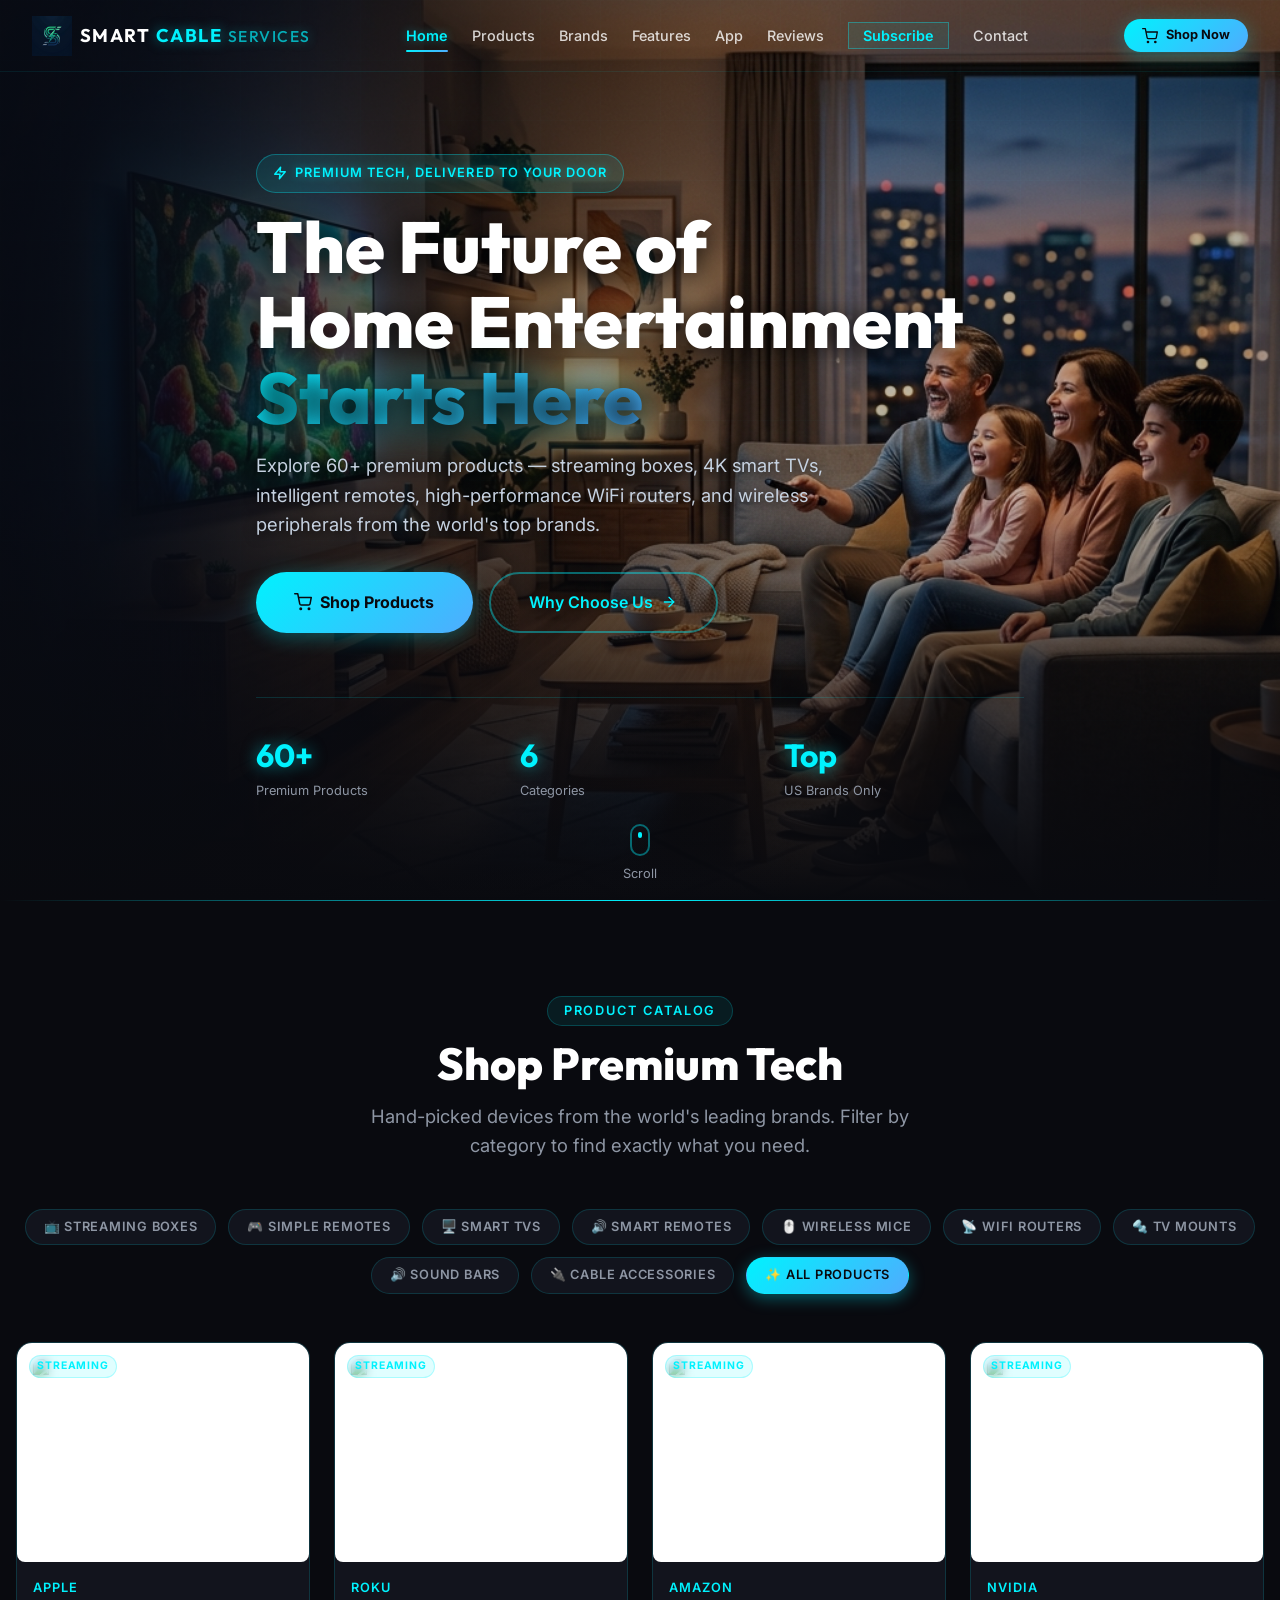
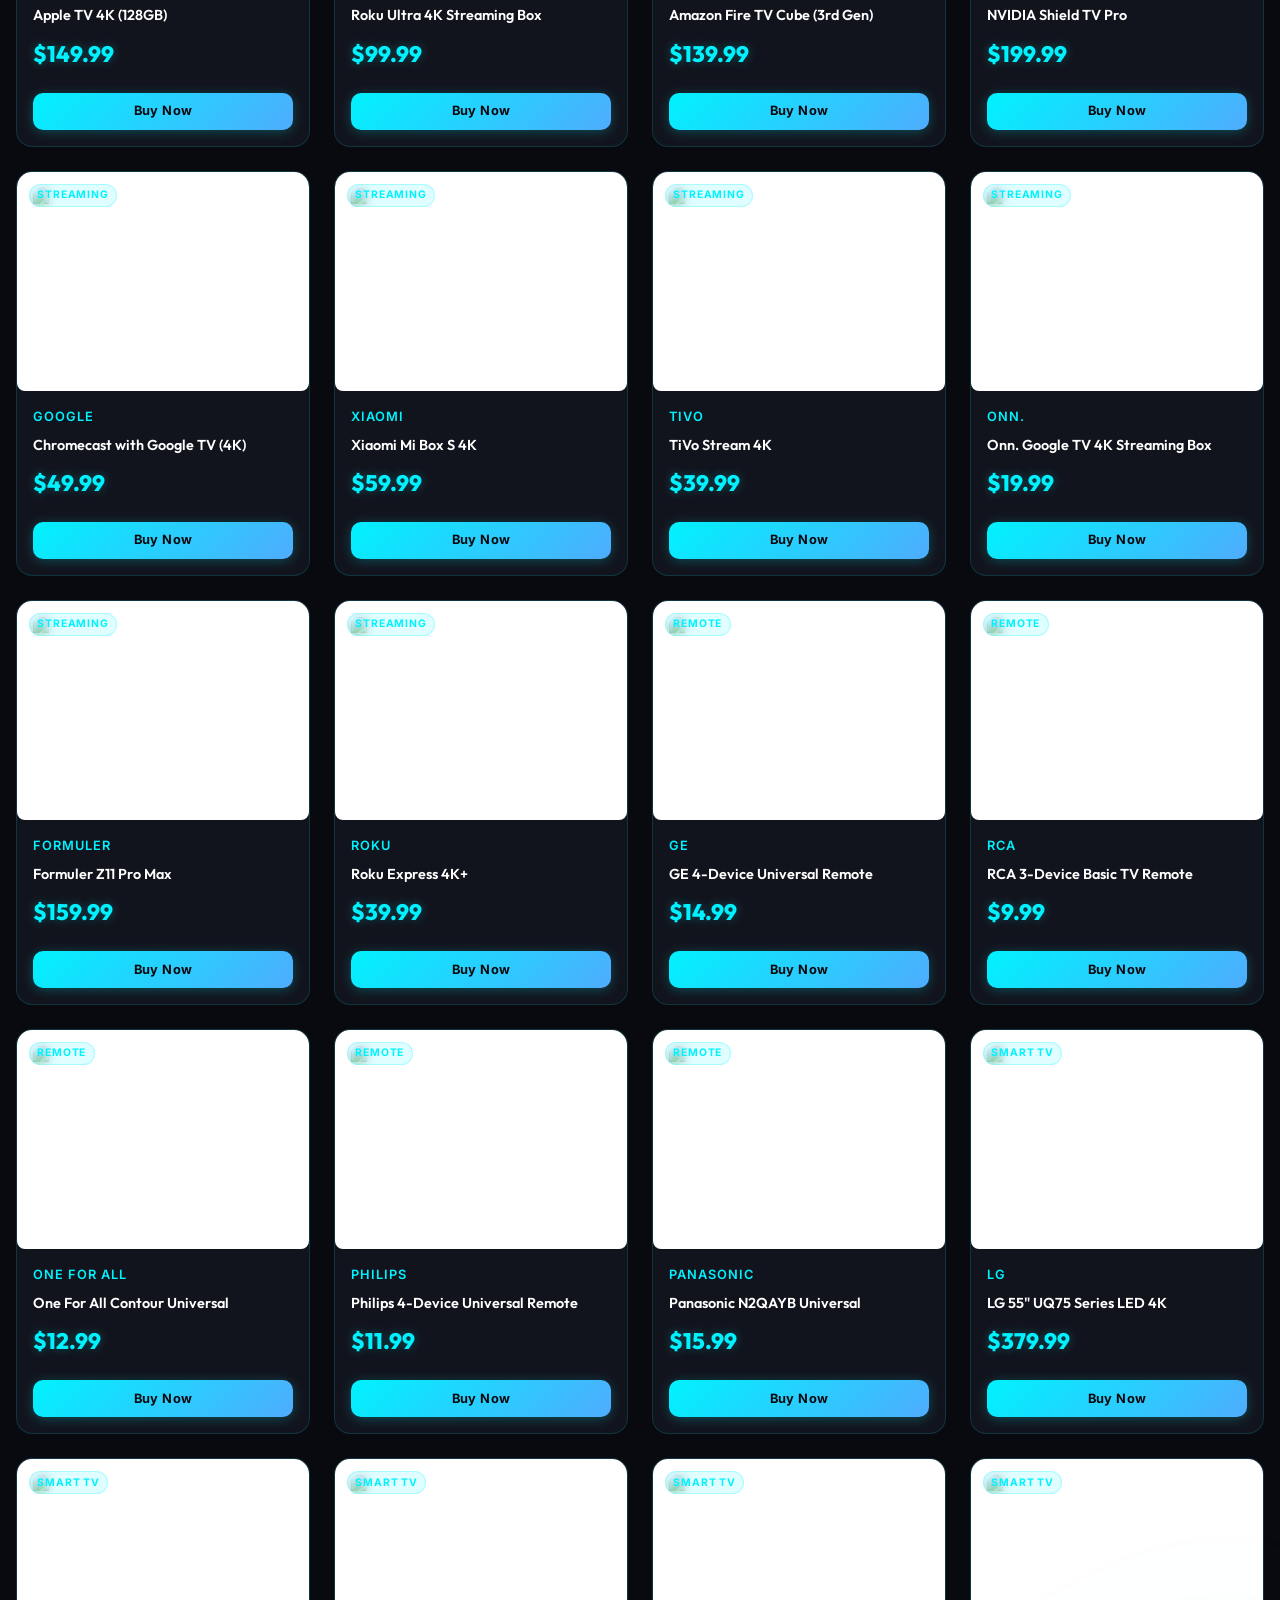
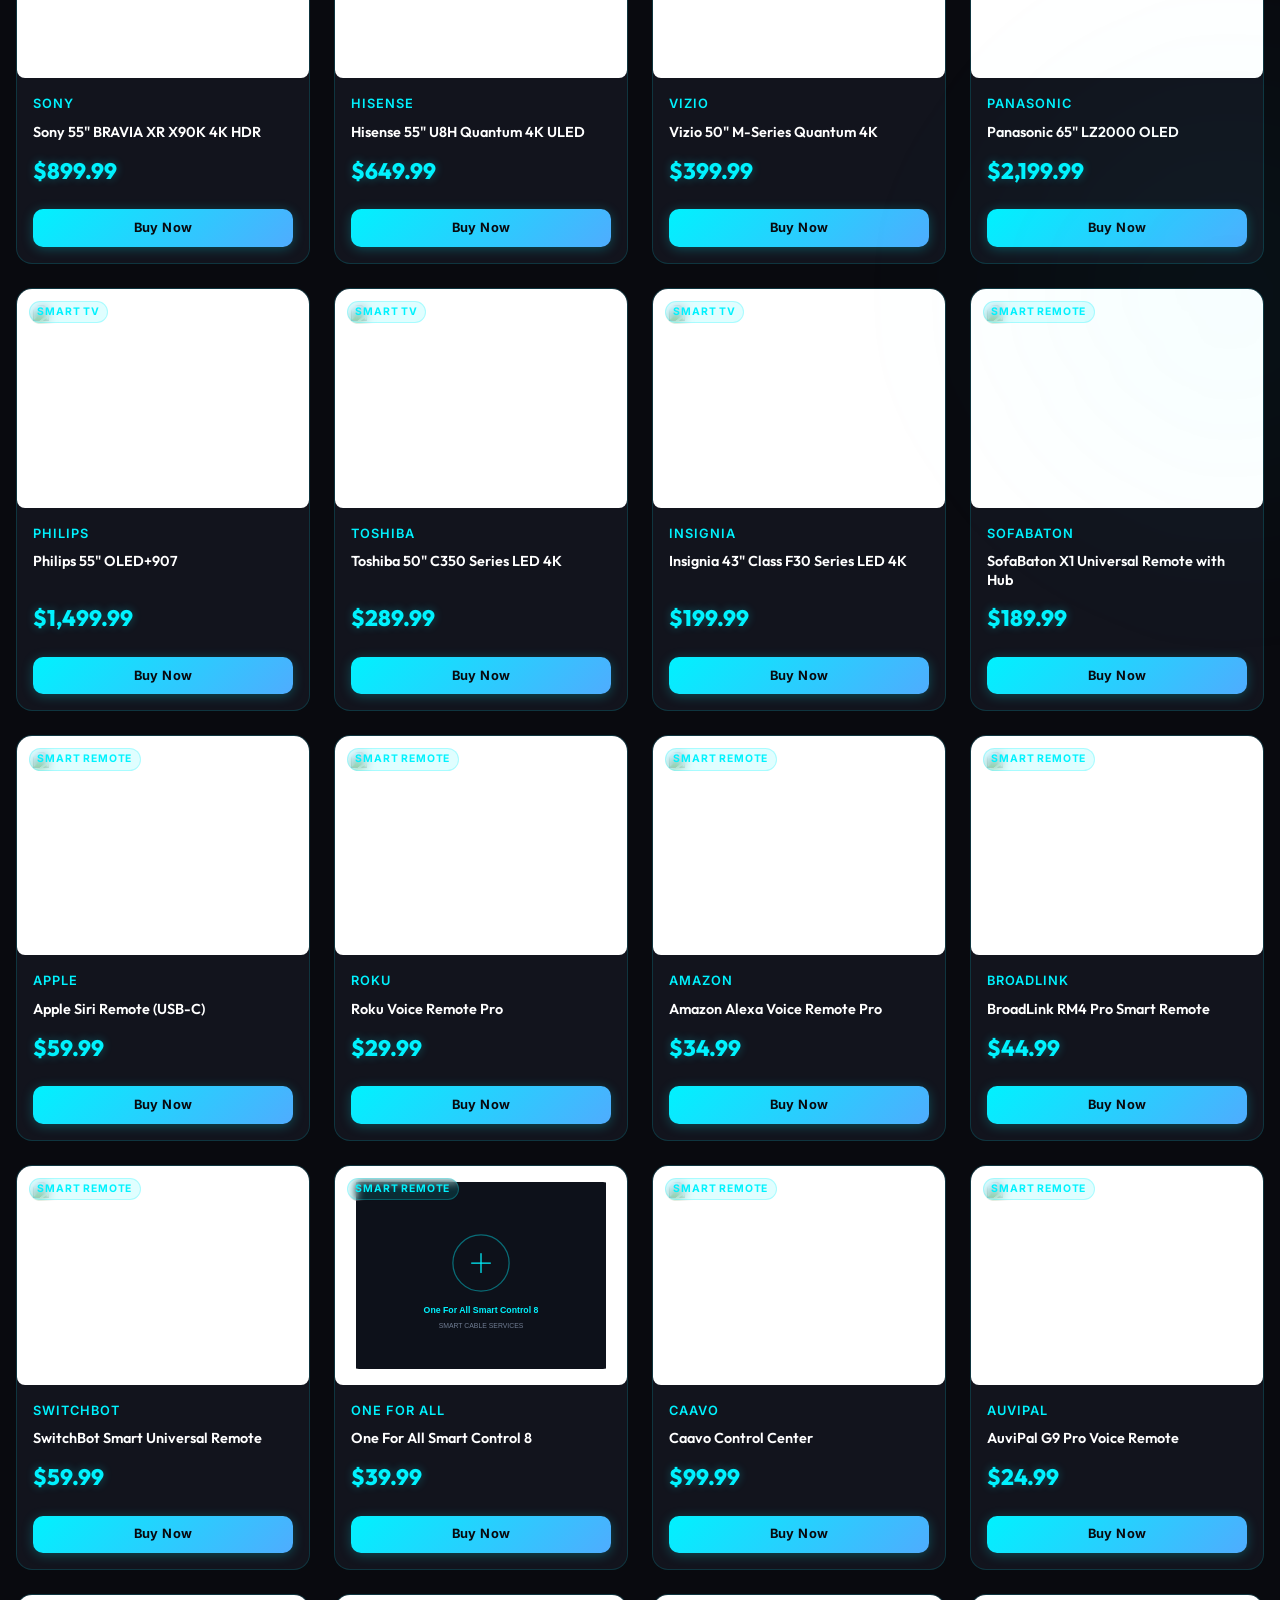
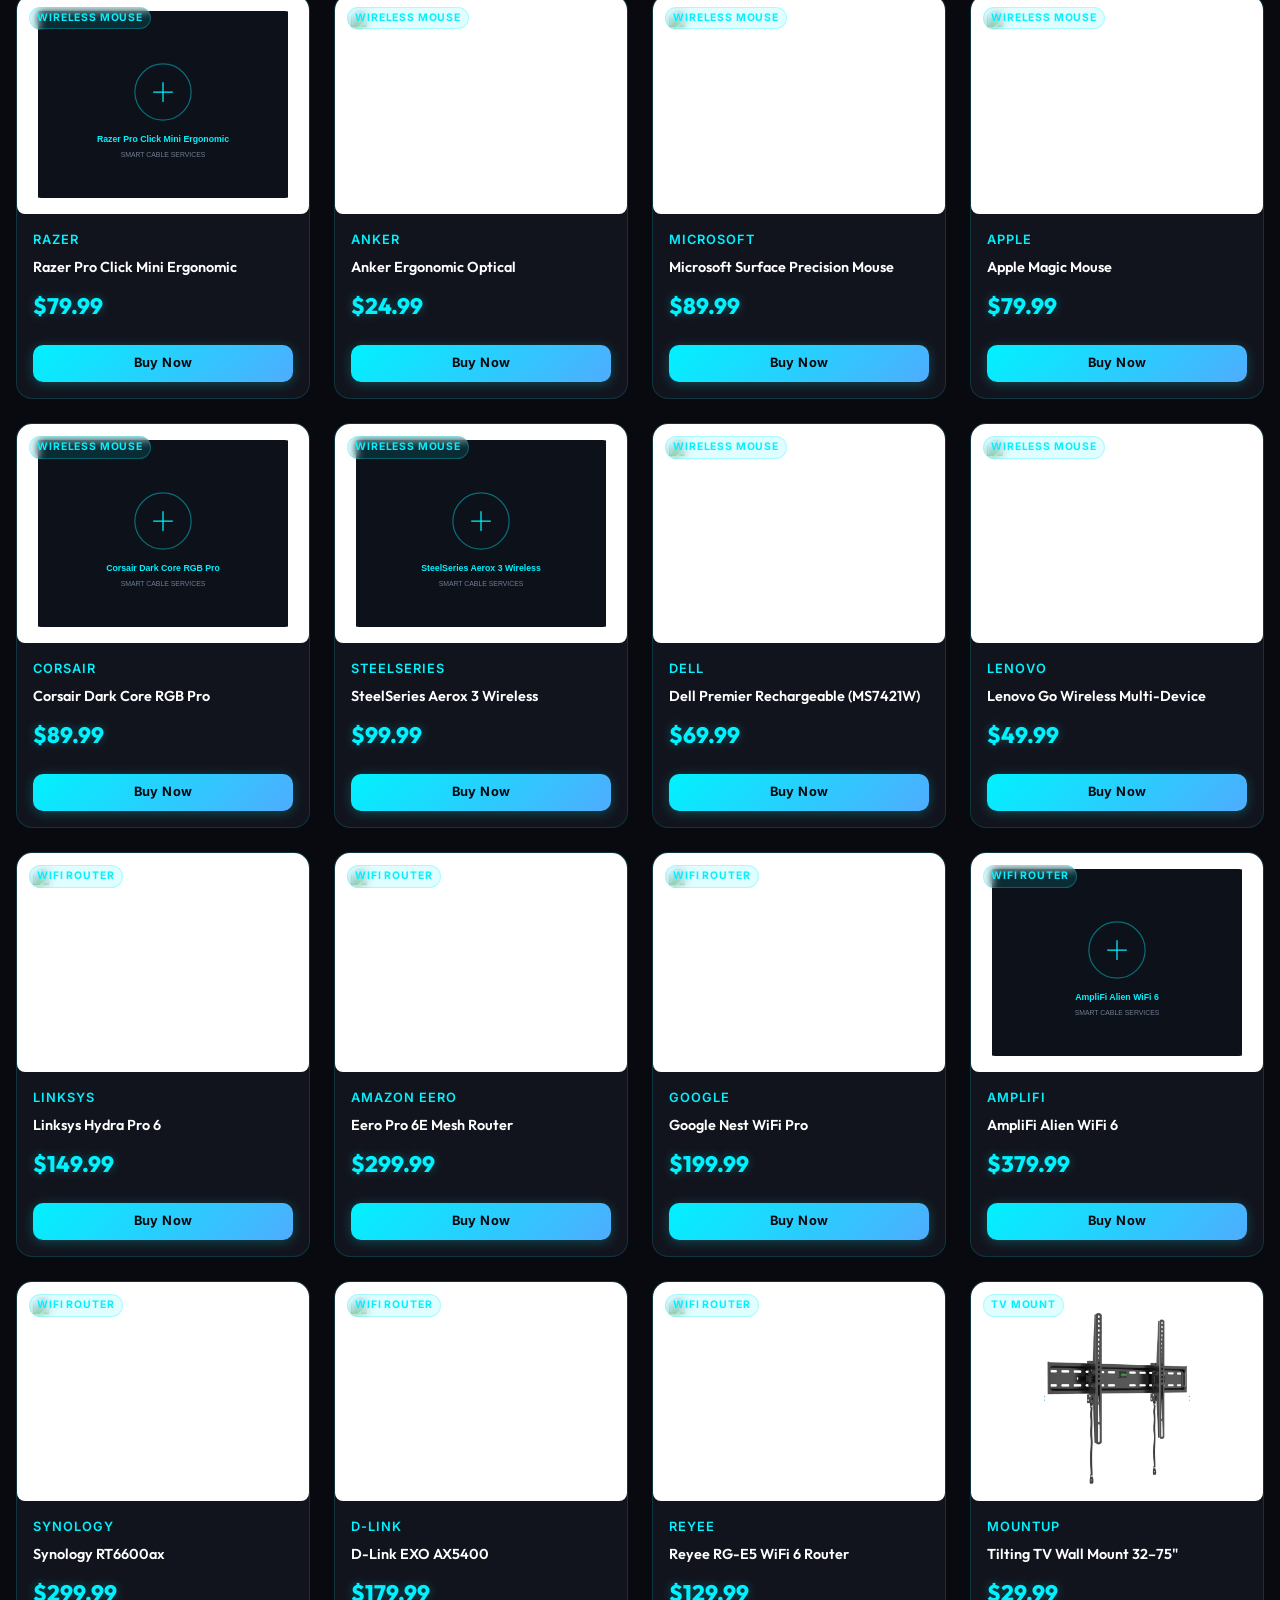
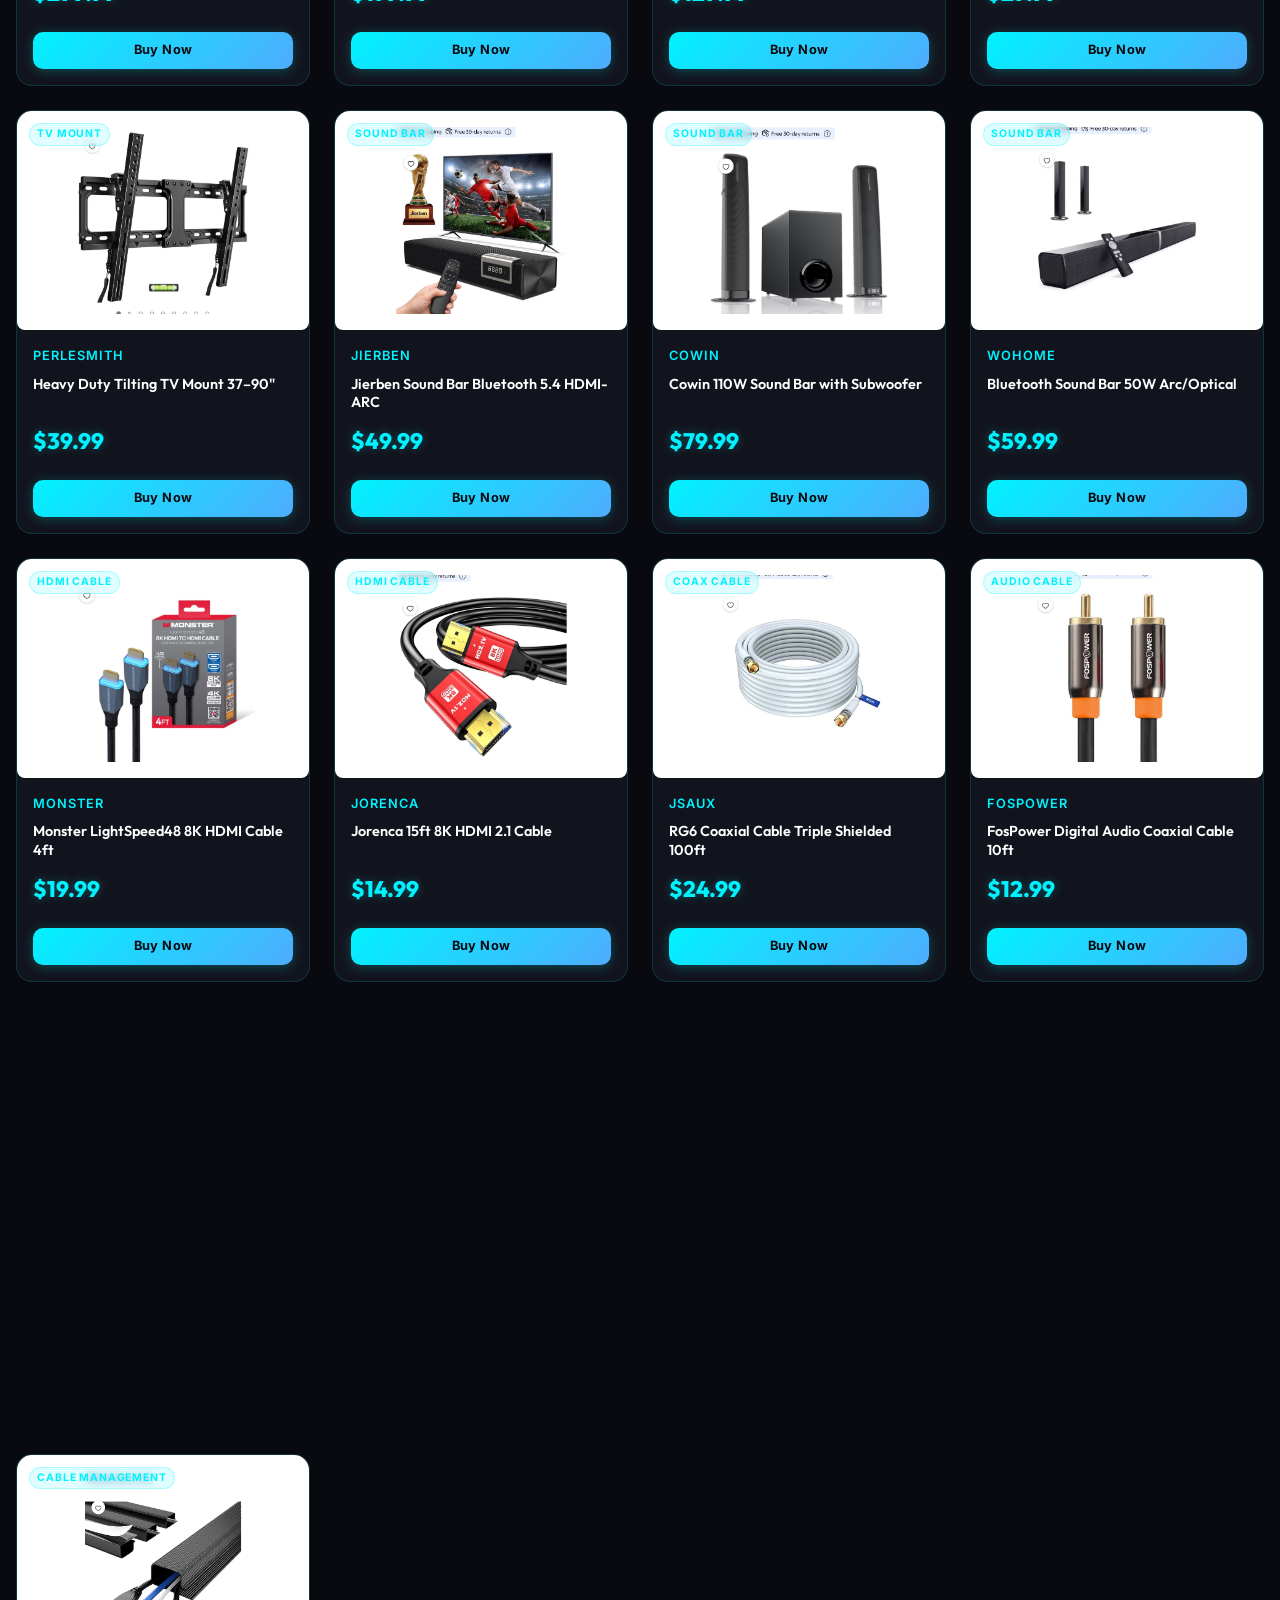
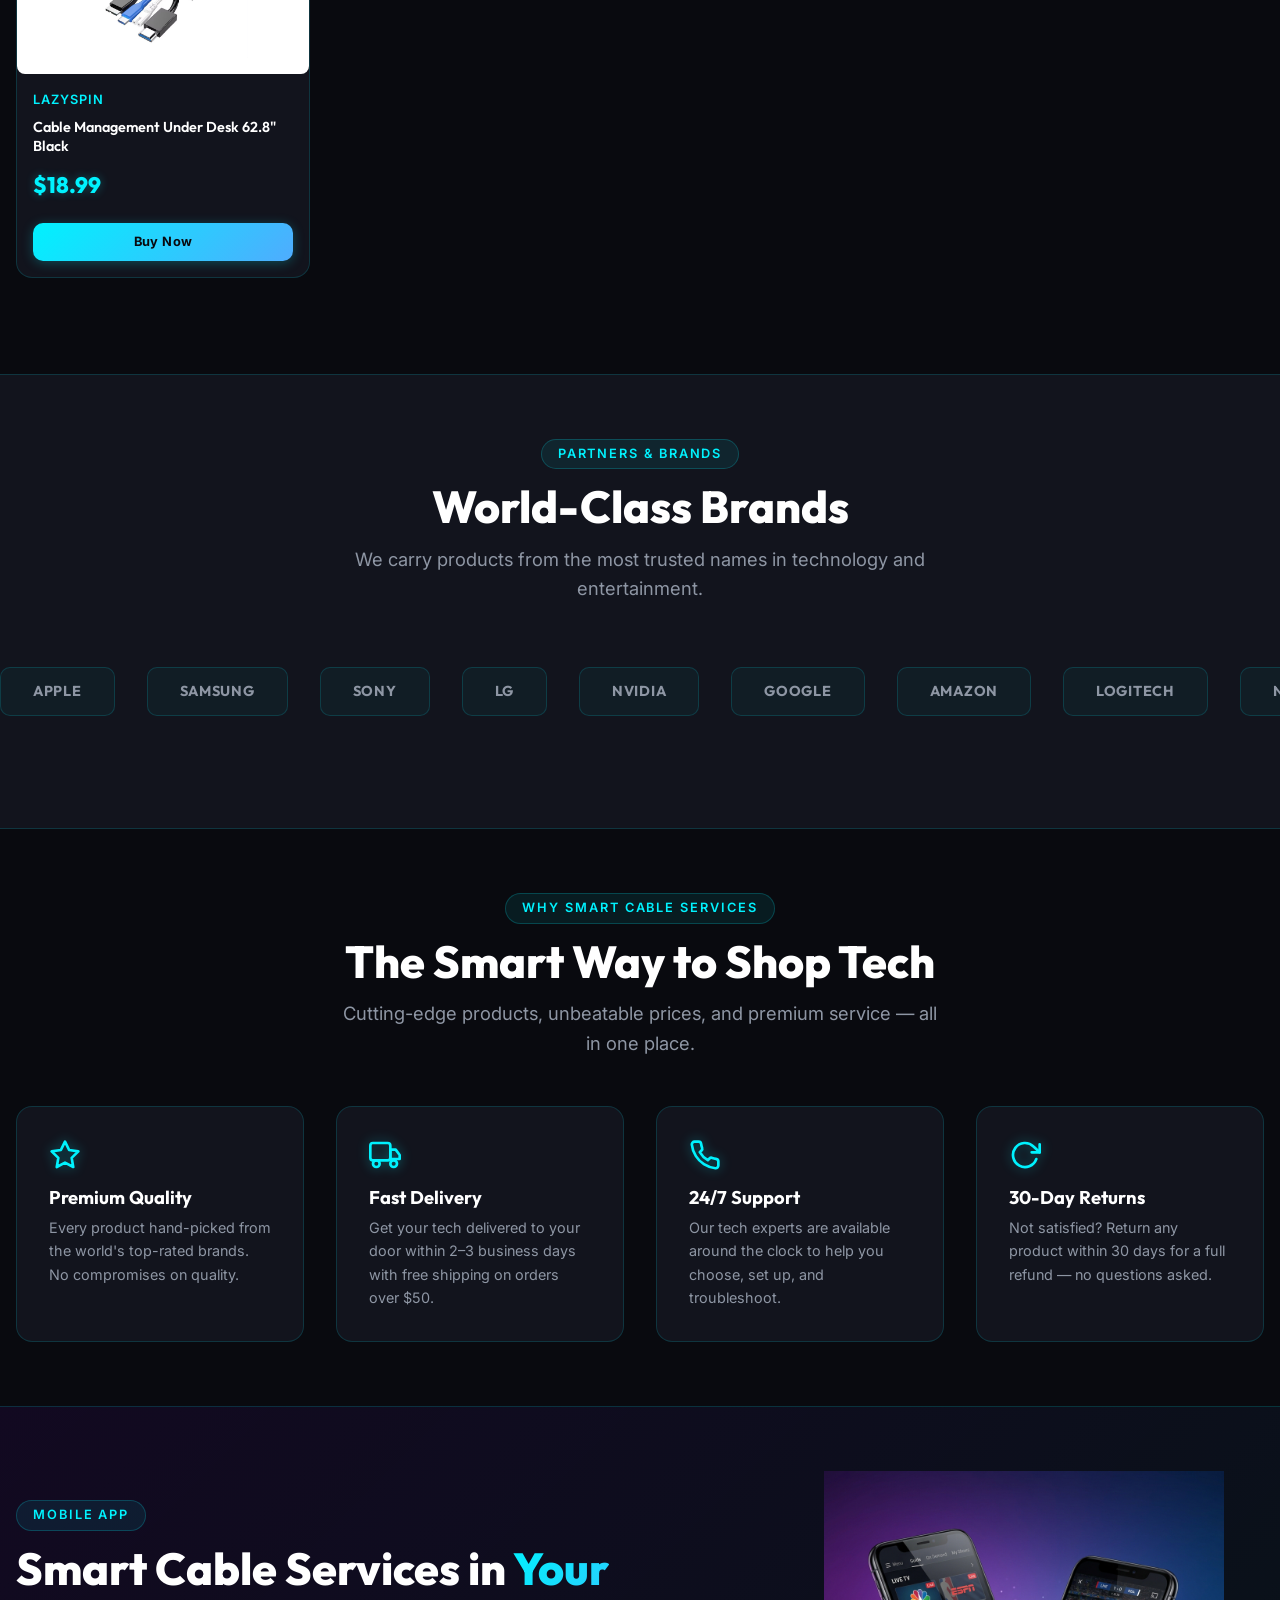
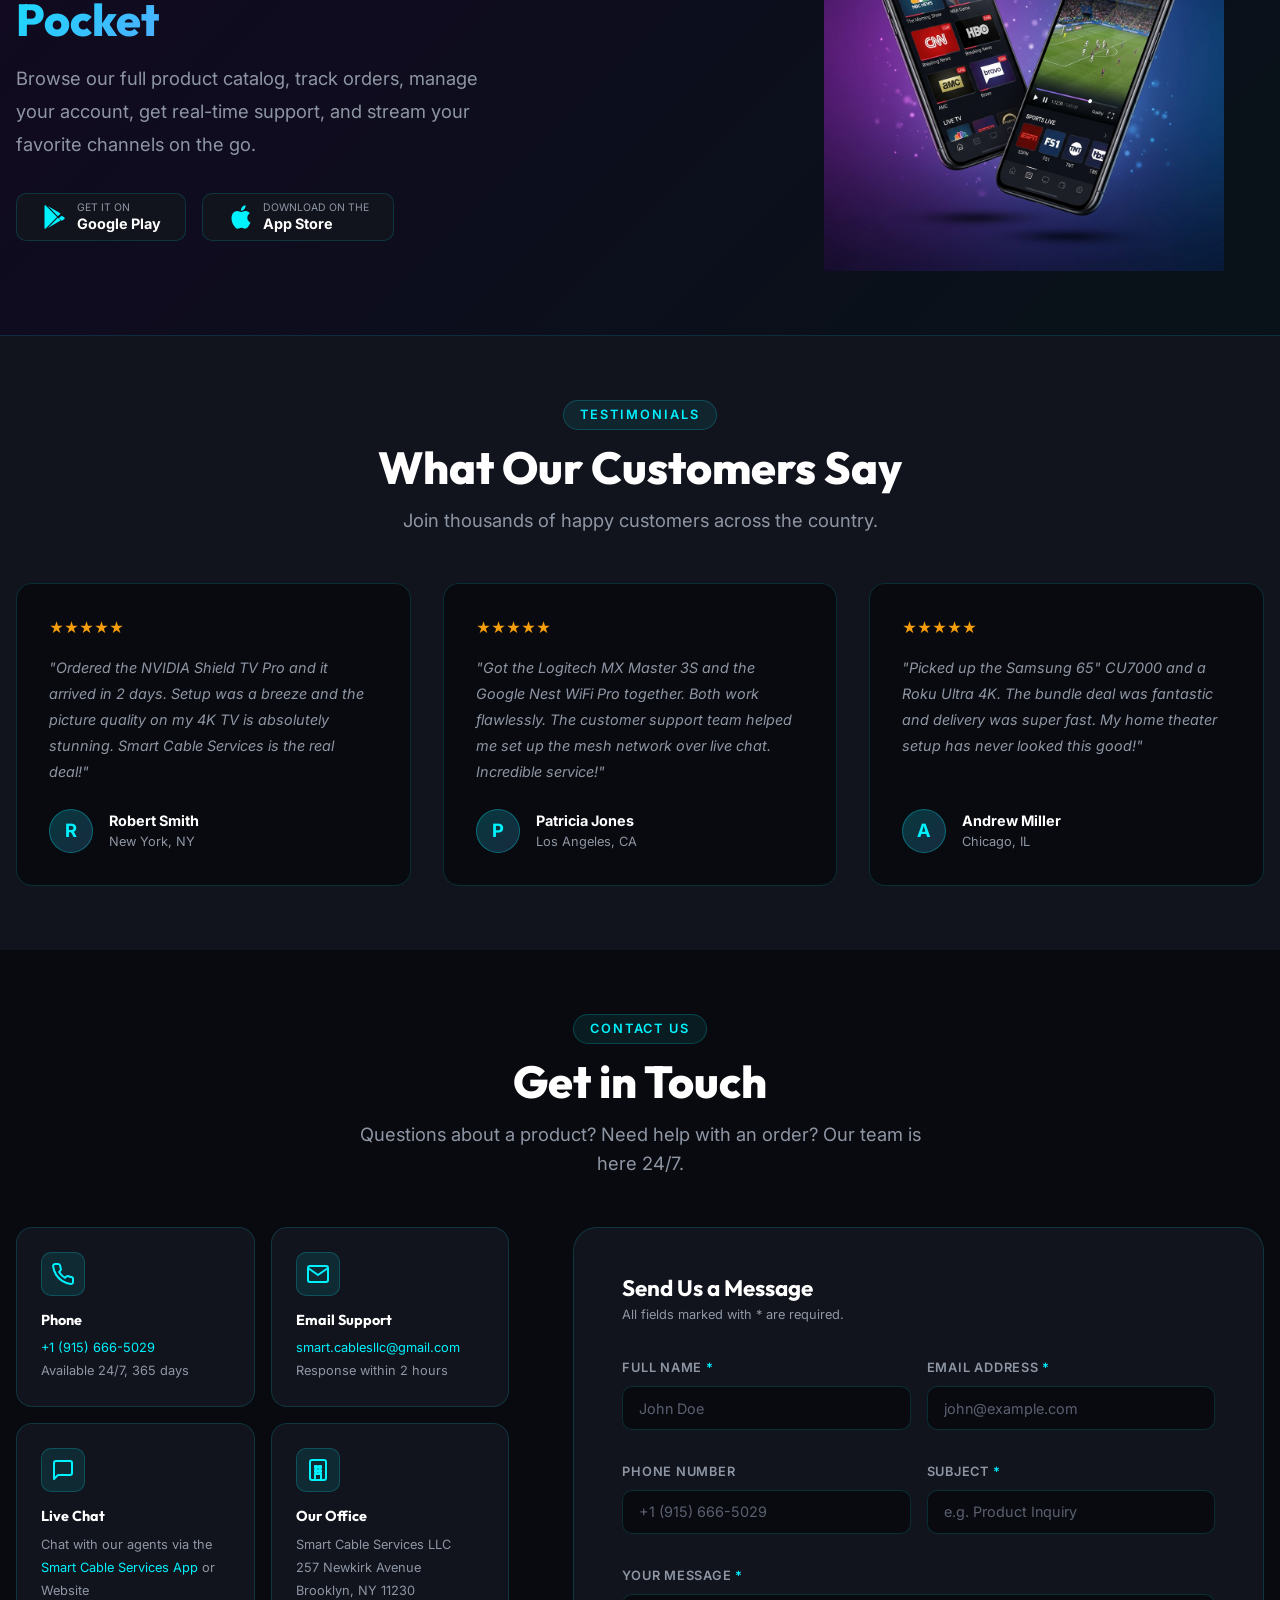
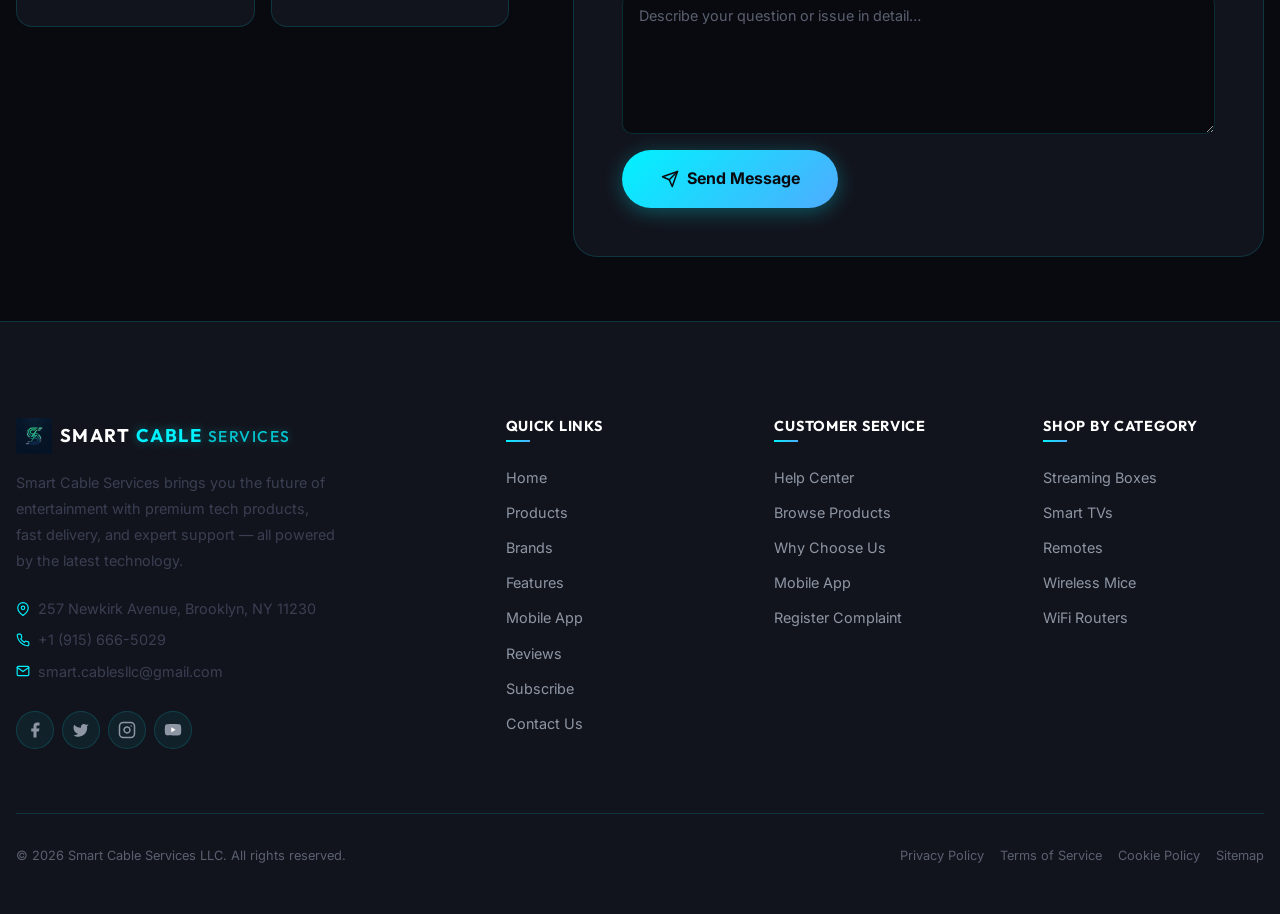
==== commit 50763ed8: "Remove TP-Link Archer AX55 and TCL 6-Series products" ====
--- a/index.html
+++ b/index.html
@@ -1,4 +1,4 @@
-<!DOCTYPE html>
+﻿<!DOCTYPE html>
 <html lang="en">
 
 <head>
@@ -371,18 +371,6 @@
             </div>
           </div>
 
-          <div class="product-card animate-on-scroll" data-category="smart-tv" id="prod-tcl-6series">
-            <span class="product-card__cat-tag">Smart TV</span>
-            <div class="product-card__image-wrap">
-              <img class="product-card__img product-img" src="https://pisces.bbystatic.com/image2/BestBuy_US/images/products/6499/6499804_sd.jpg" alt="TCL 65" Class 6-Series 4K Mini-LED" loading="lazy">
-            </div>
-            <div class="product-card__body">
-              <div class="product-card__brand">TCL</div>
-              <div class="product-card__name">TCL 65" Class 6-Series 4K Mini-LED</div>
-              <div class="product-card__price">$699.99</div>
-              <a href="#contact" class="product-card__btn" id="buy-tcl-6series">Buy Now</a>
-            </div>
-          </div>
 
           <div class="product-card animate-on-scroll" data-category="smart-tv" id="prod-hisense-u8h">
             <span class="product-card__cat-tag">Smart TV</span>
@@ -693,18 +681,6 @@
           <!-- ── Category 6: WiFi Routers ── -->
 
 
-          <div class="product-card animate-on-scroll" data-category="router" id="prod-tplink-ax55">
-            <span class="product-card__cat-tag">WiFi Router</span>
-            <div class="product-card__image-wrap">
-              <img class="product-card__img product-img" src="https://static.tp-link.com/upload/image-line/Overview_Archer_AX55_01_normal_20210816012555m.jpg" alt="TP-Link Archer AX55 Smart WiFi 6" loading="lazy">
-            </div>
-            <div class="product-card__body">
-              <div class="product-card__brand">TP-Link</div>
-              <div class="product-card__name">TP-Link Archer AX55 Smart WiFi 6</div>
-              <div class="product-card__price">$119.99</div>
-              <a href="#contact" class="product-card__btn" id="buy-tplink-ax55">Buy Now</a>
-            </div>
-          </div>
 
 
           <div class="product-card animate-on-scroll" data-category="router" id="prod-linksys-hydra">
